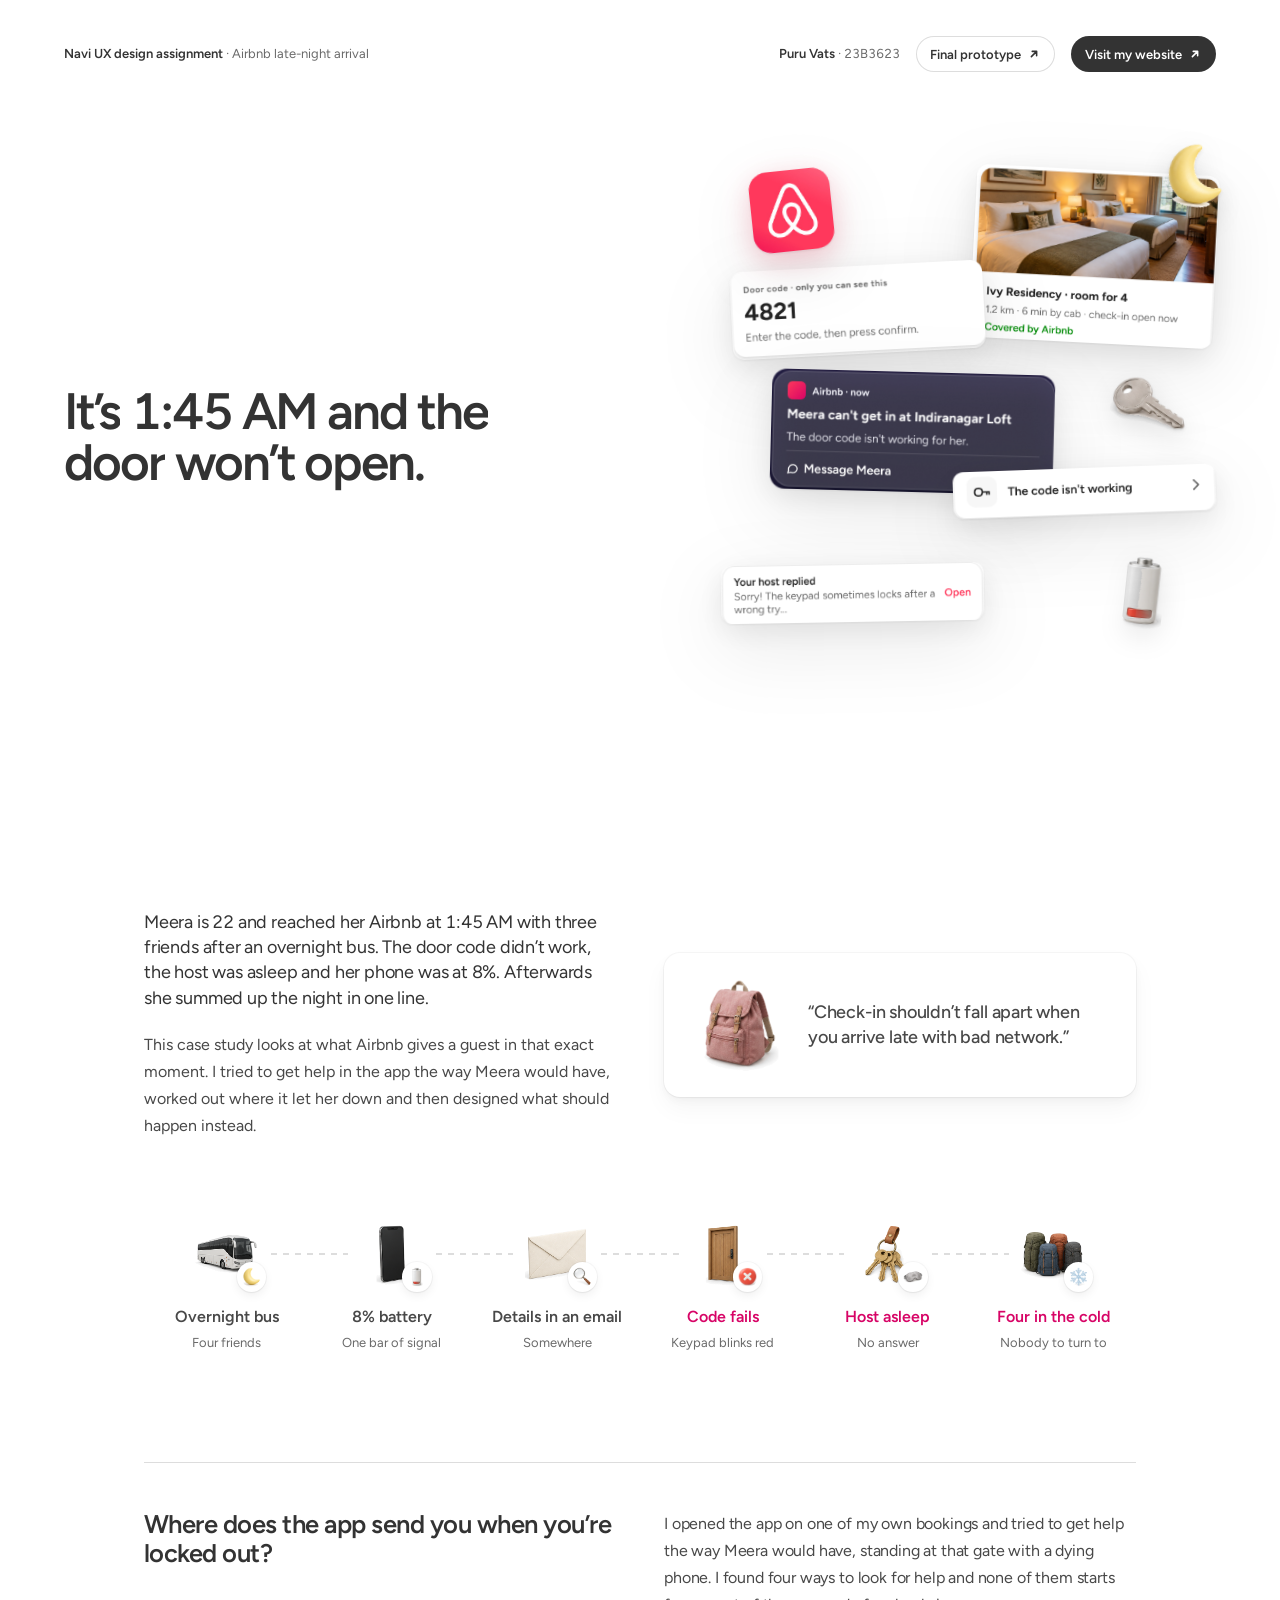
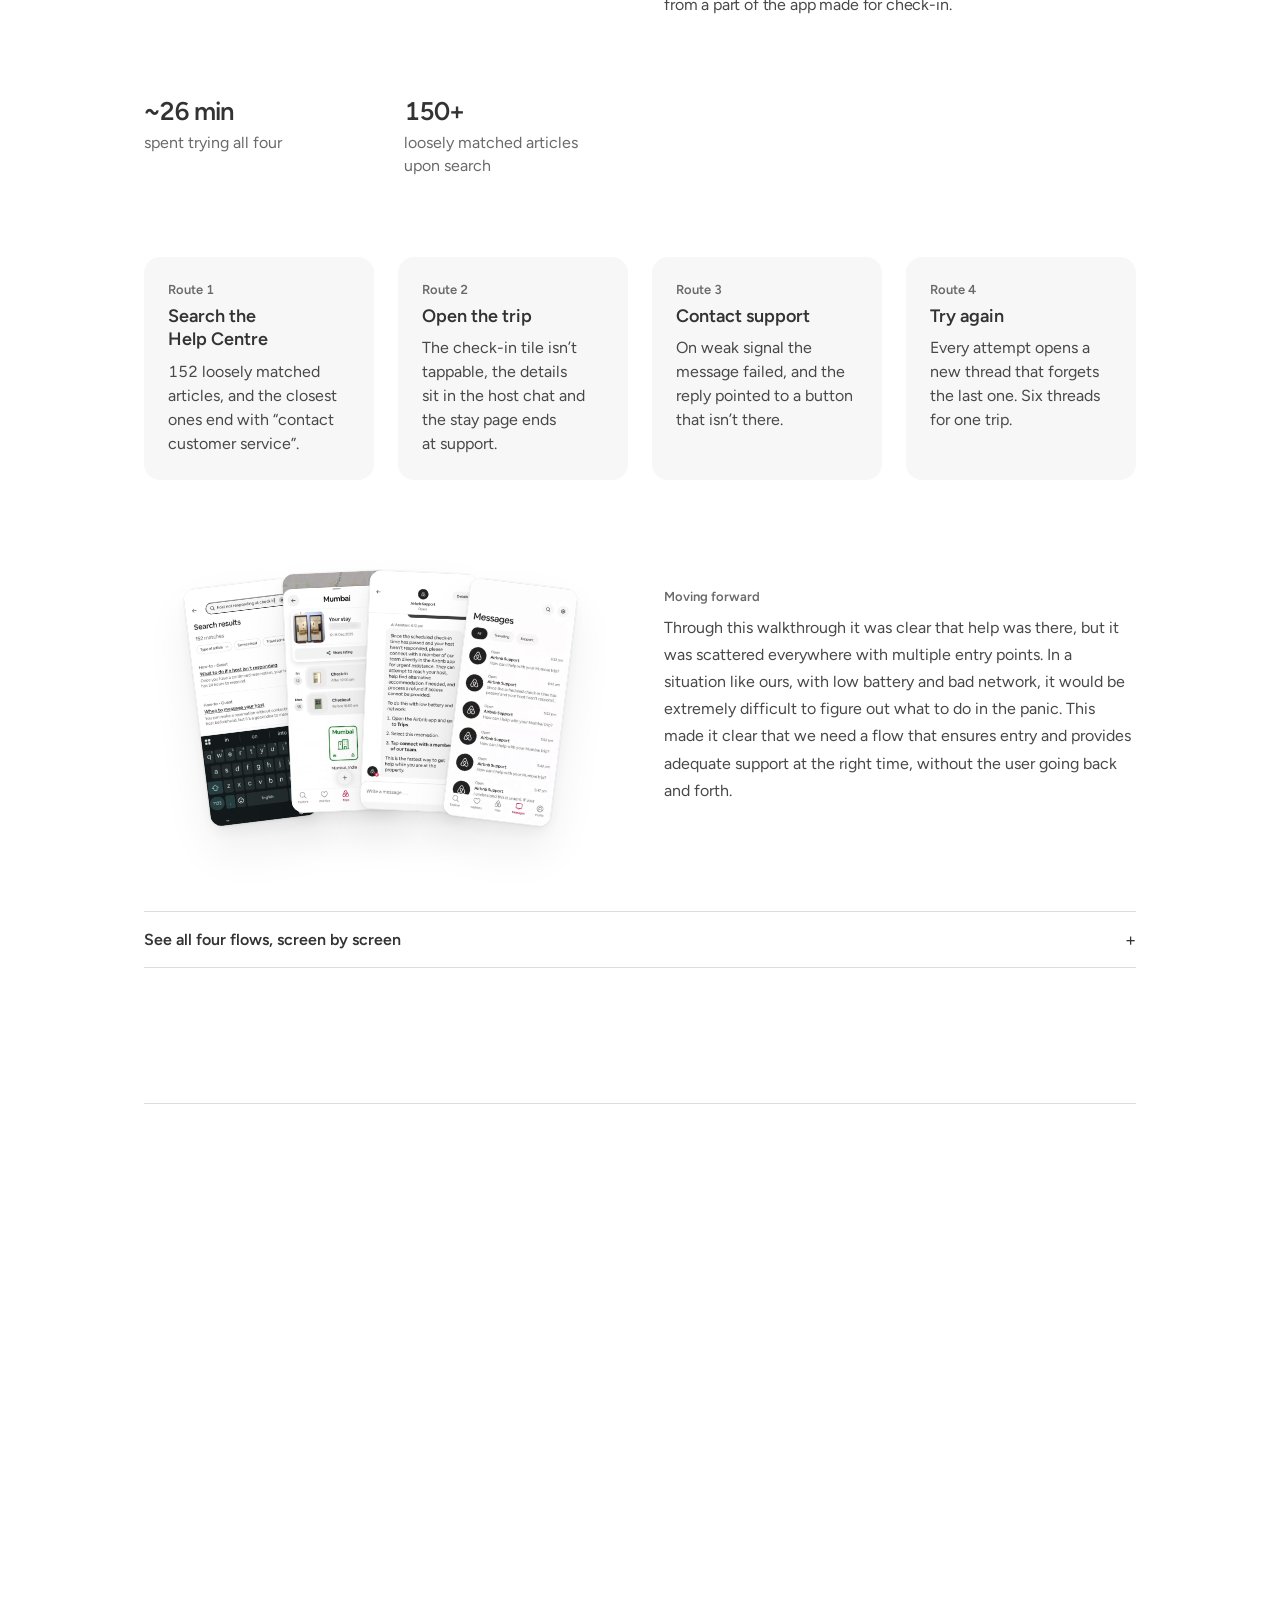
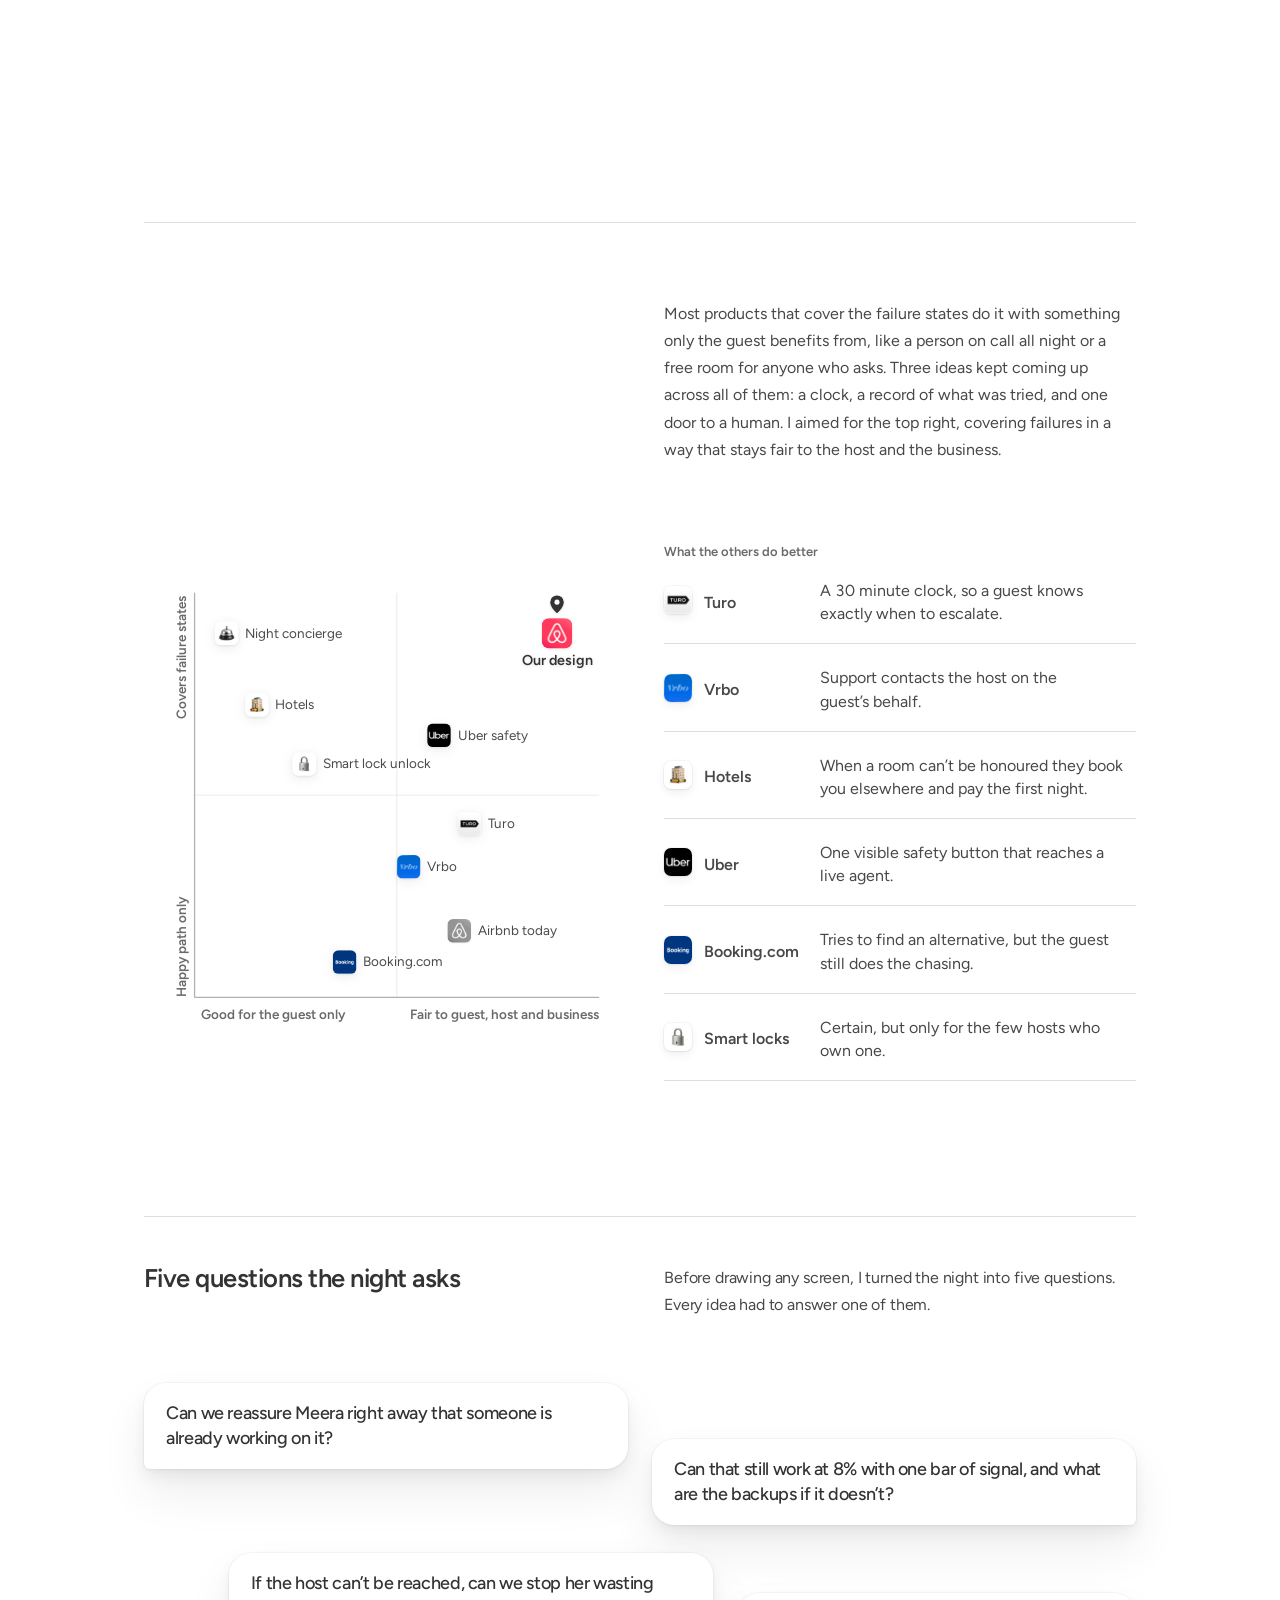
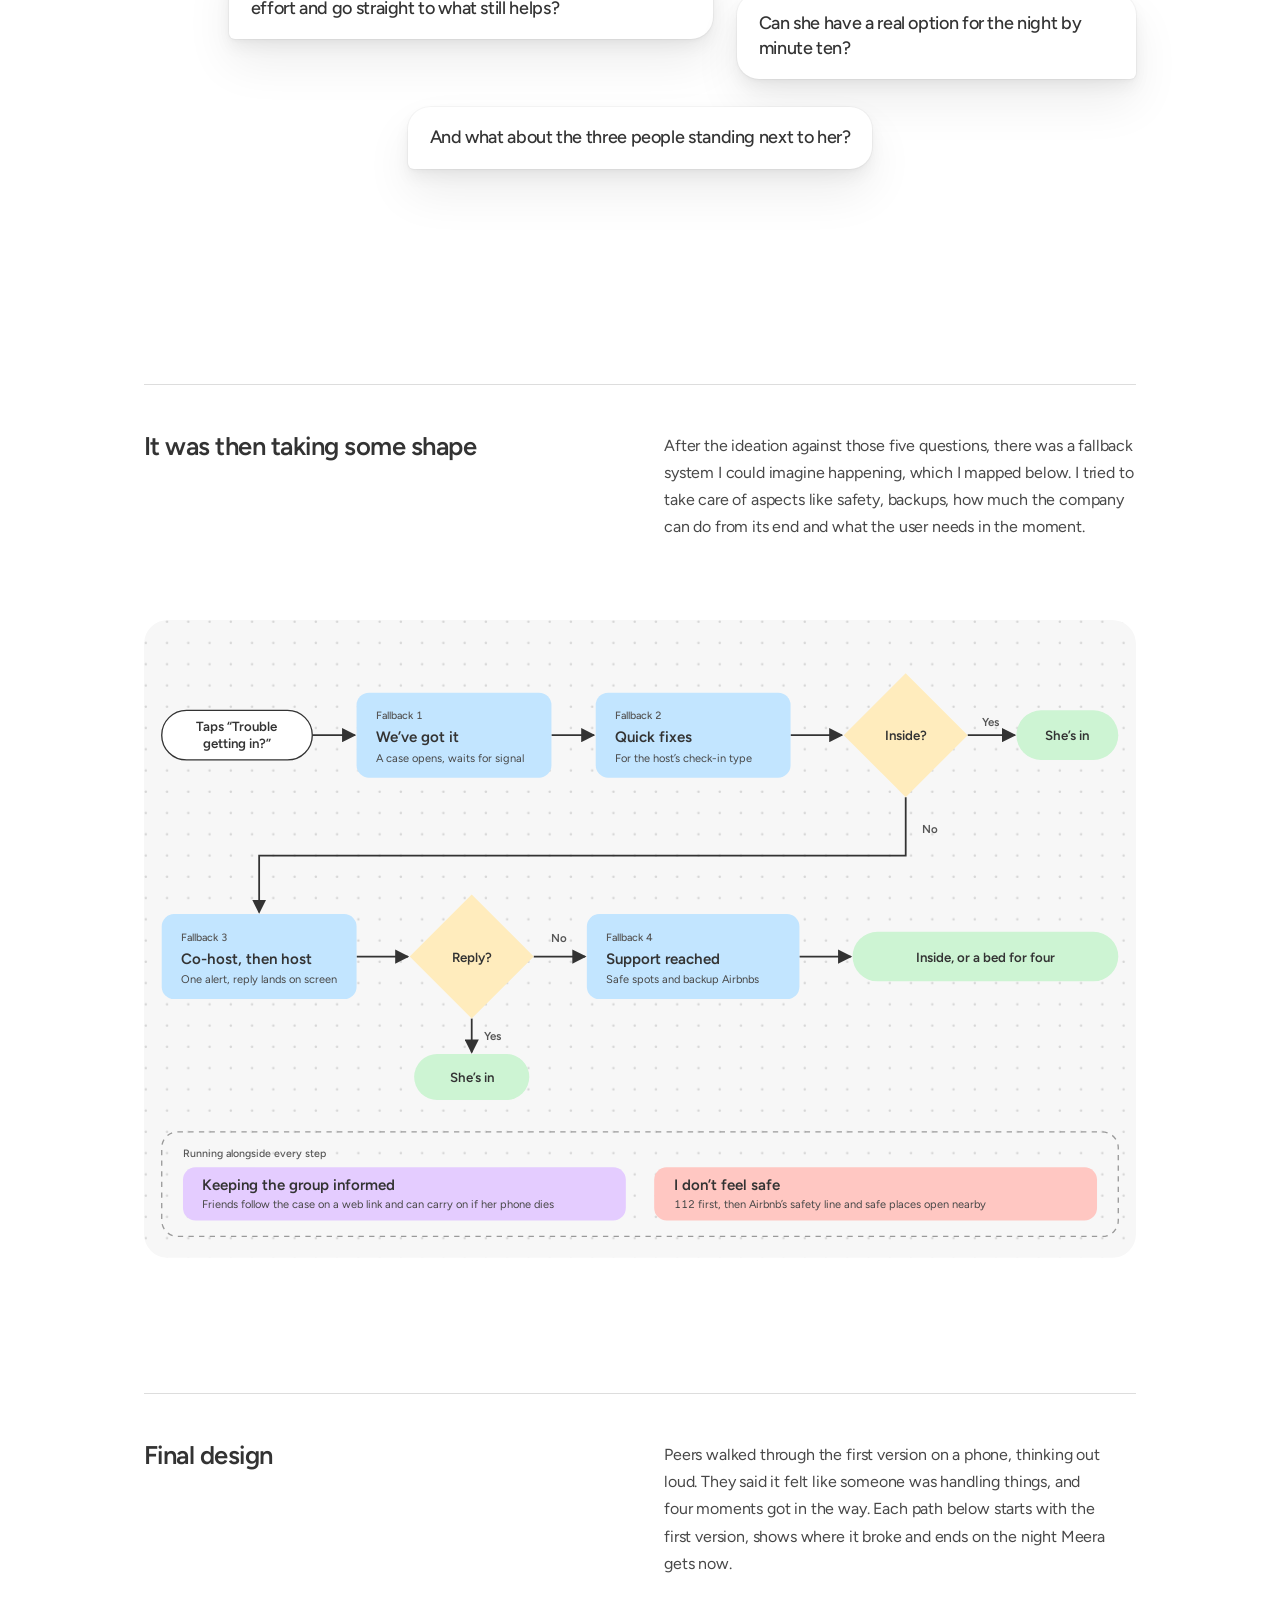
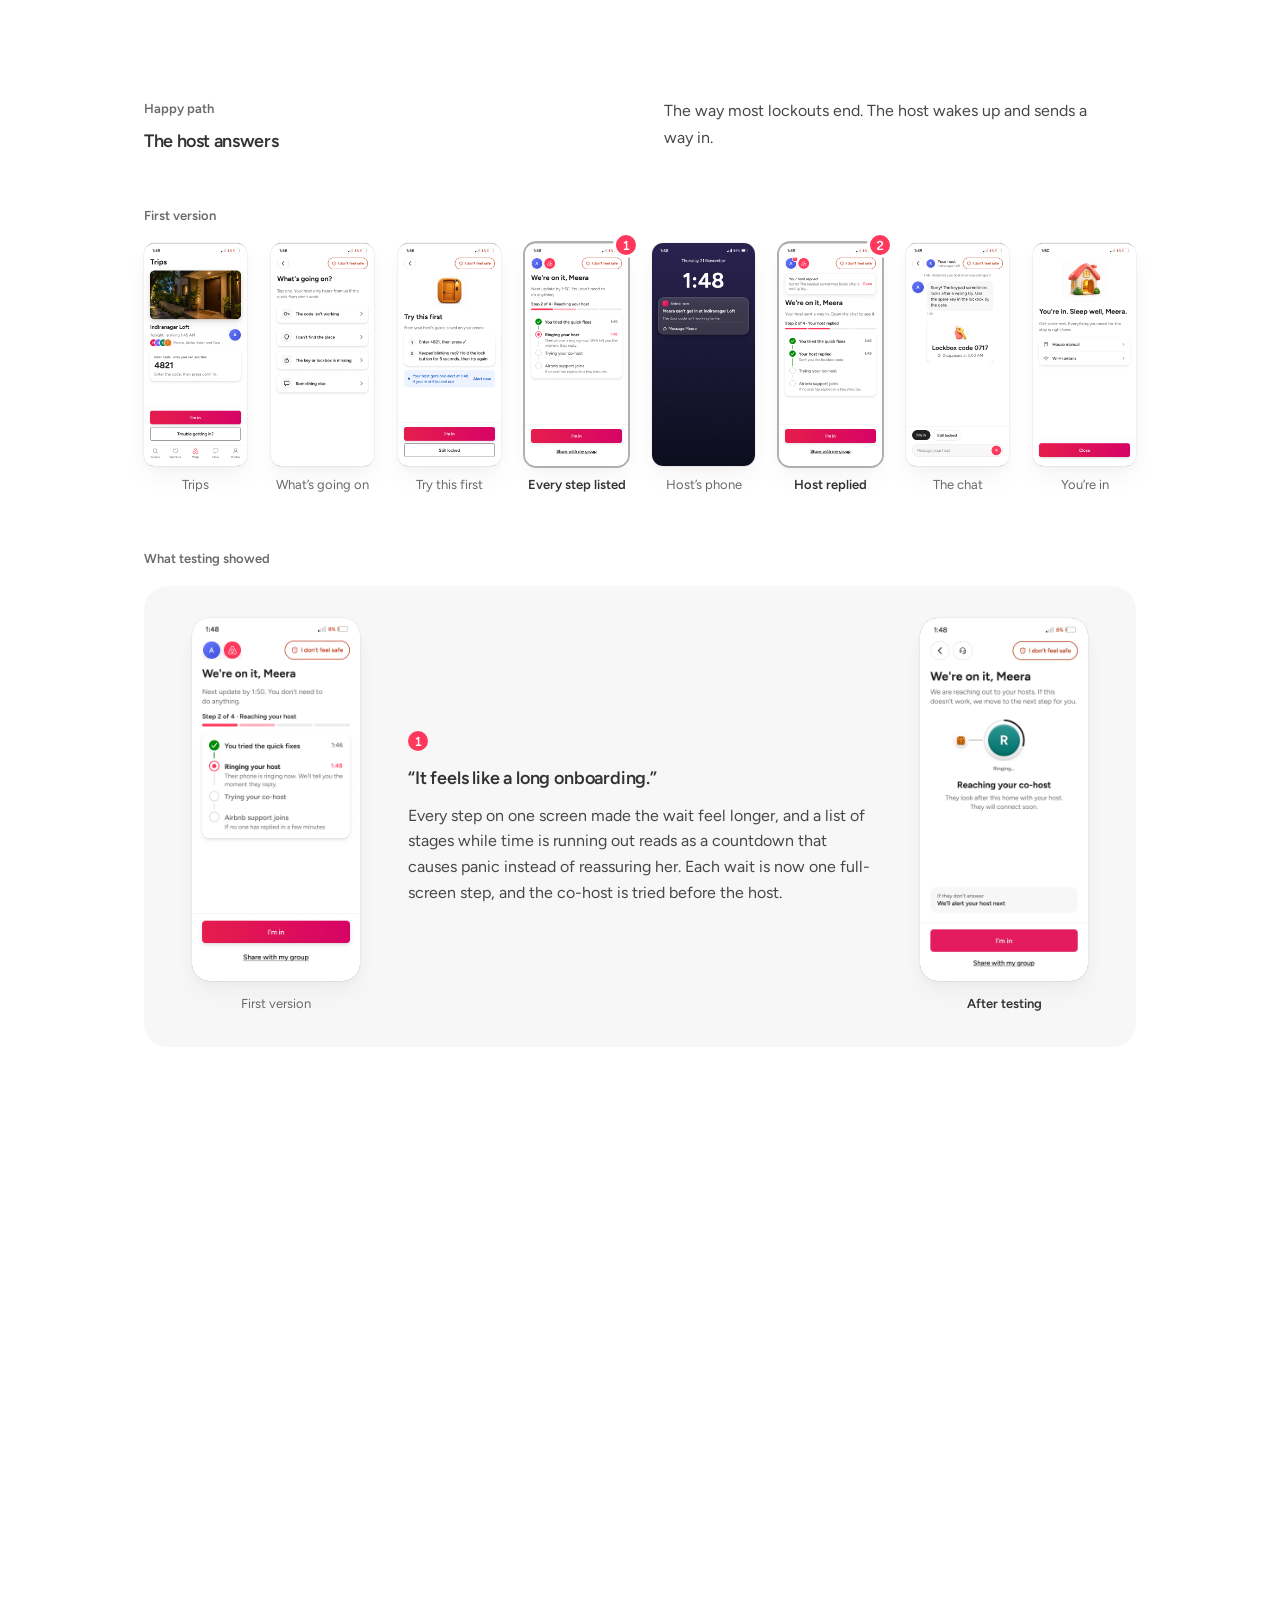
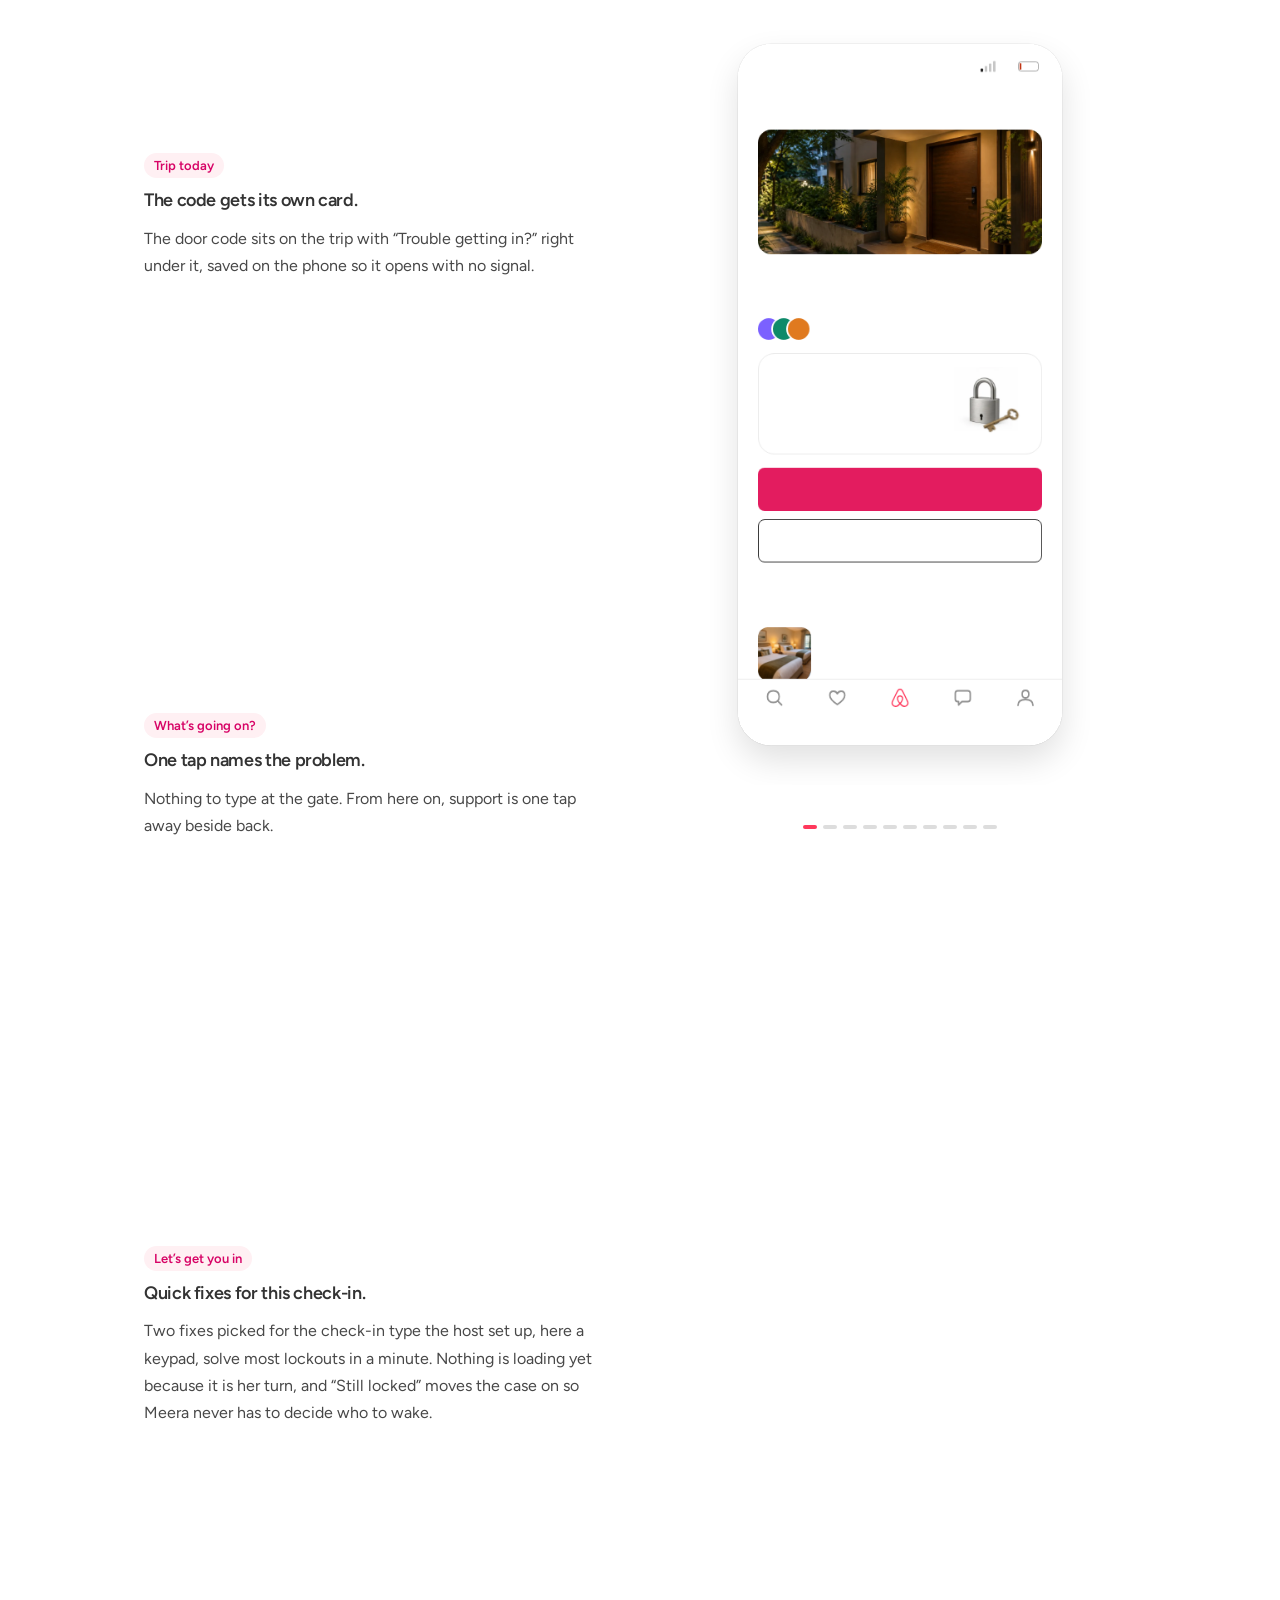
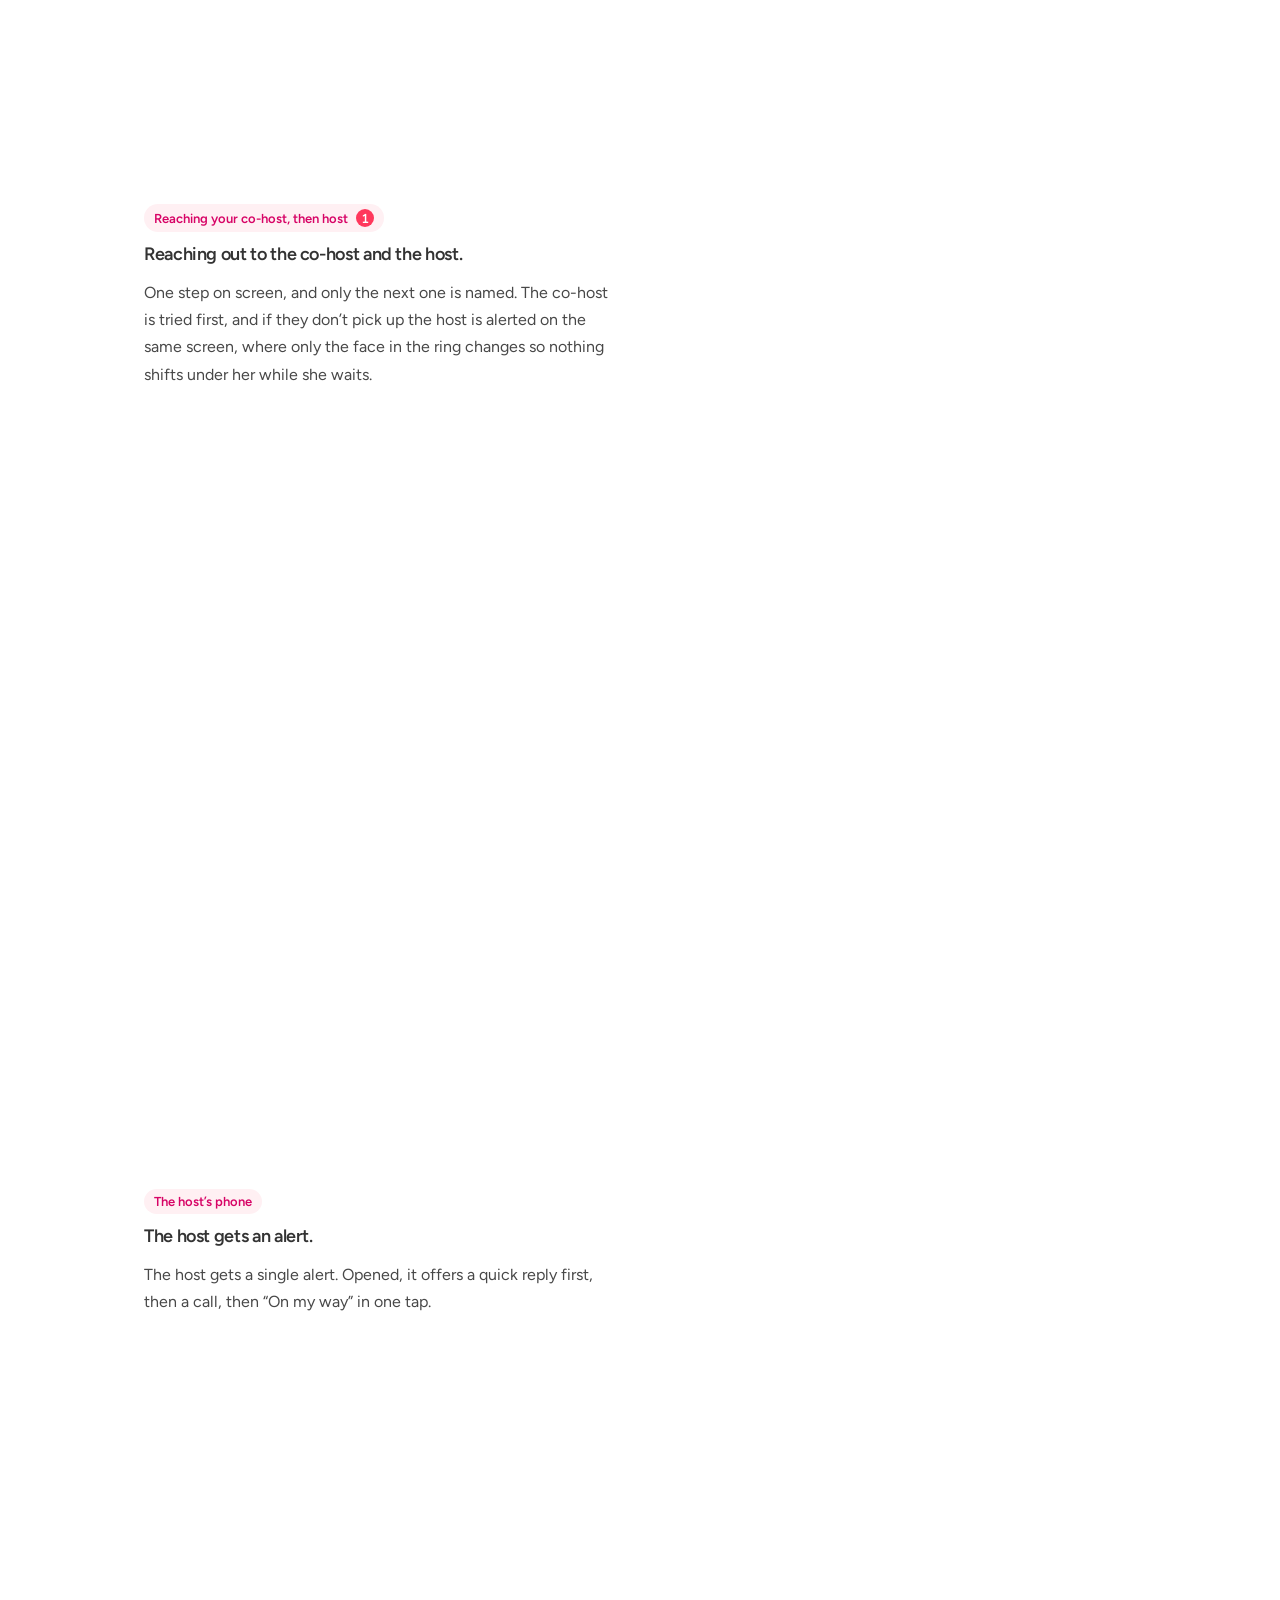
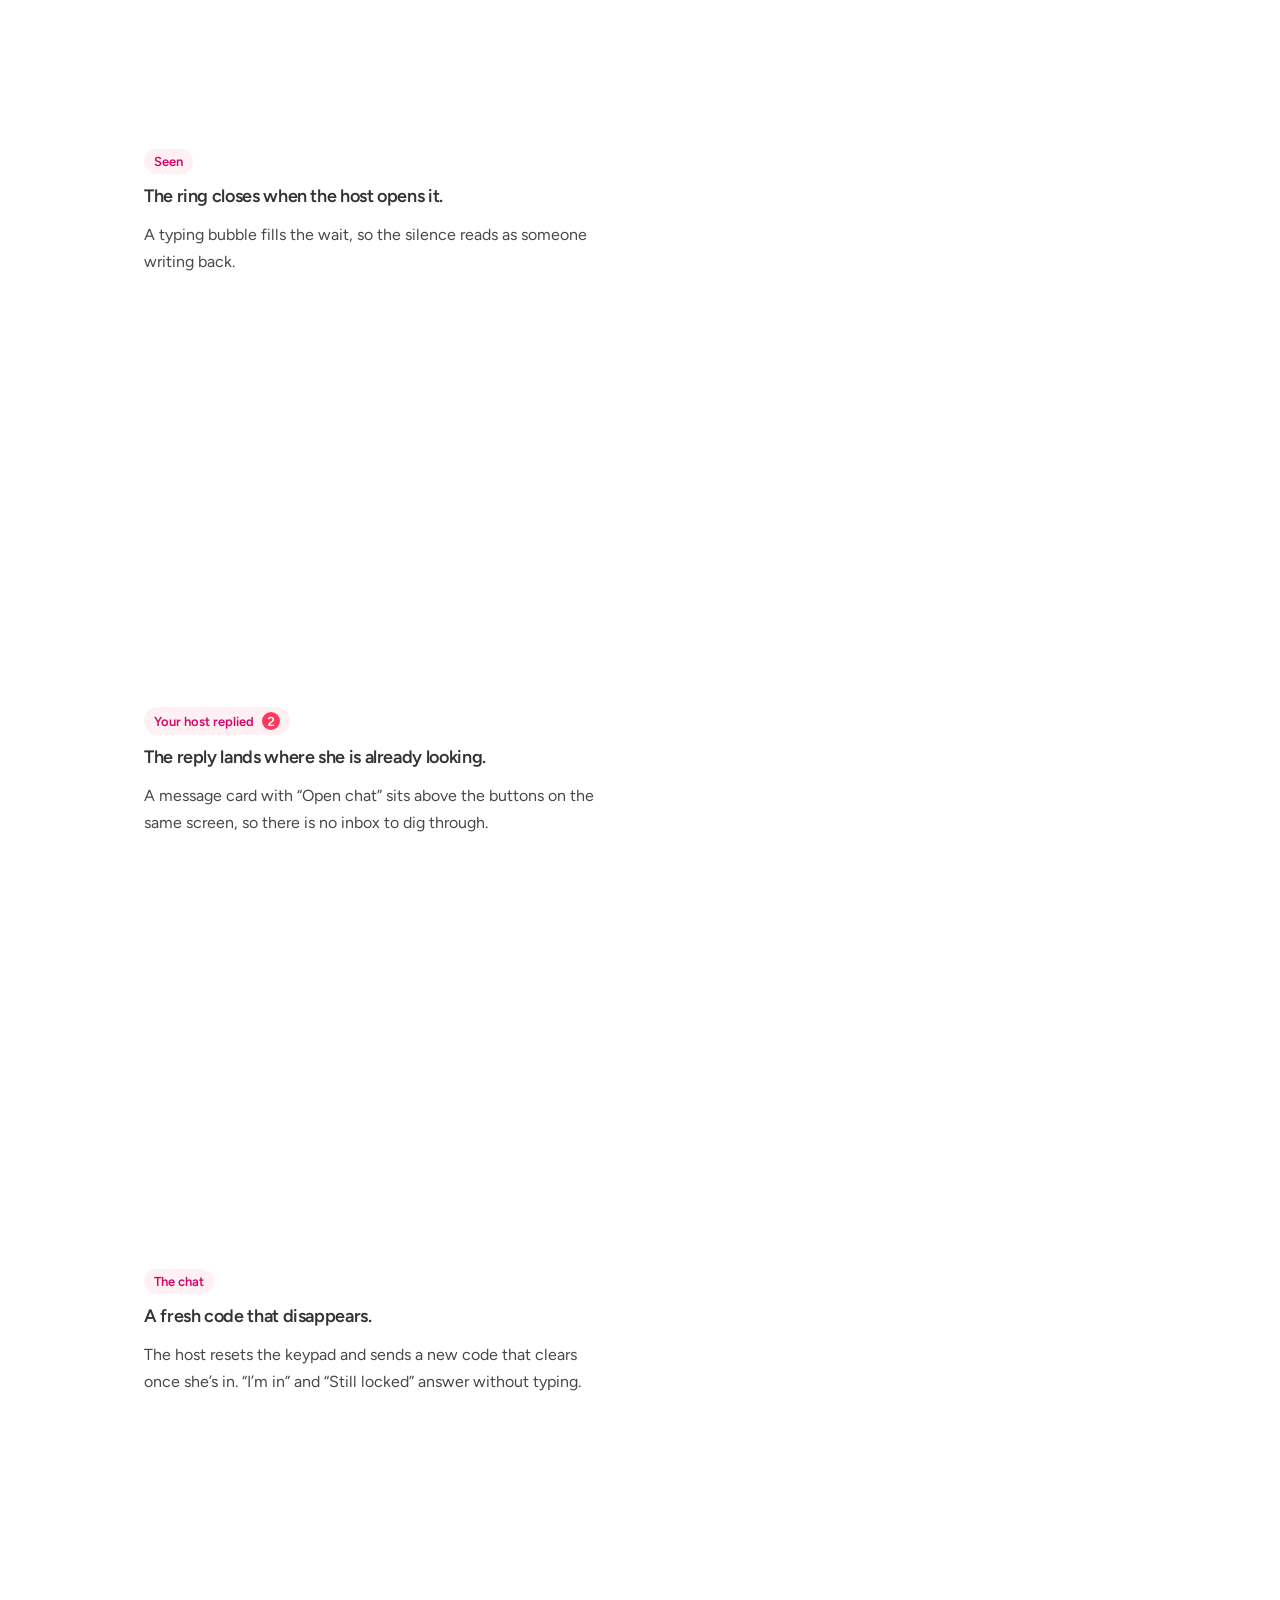
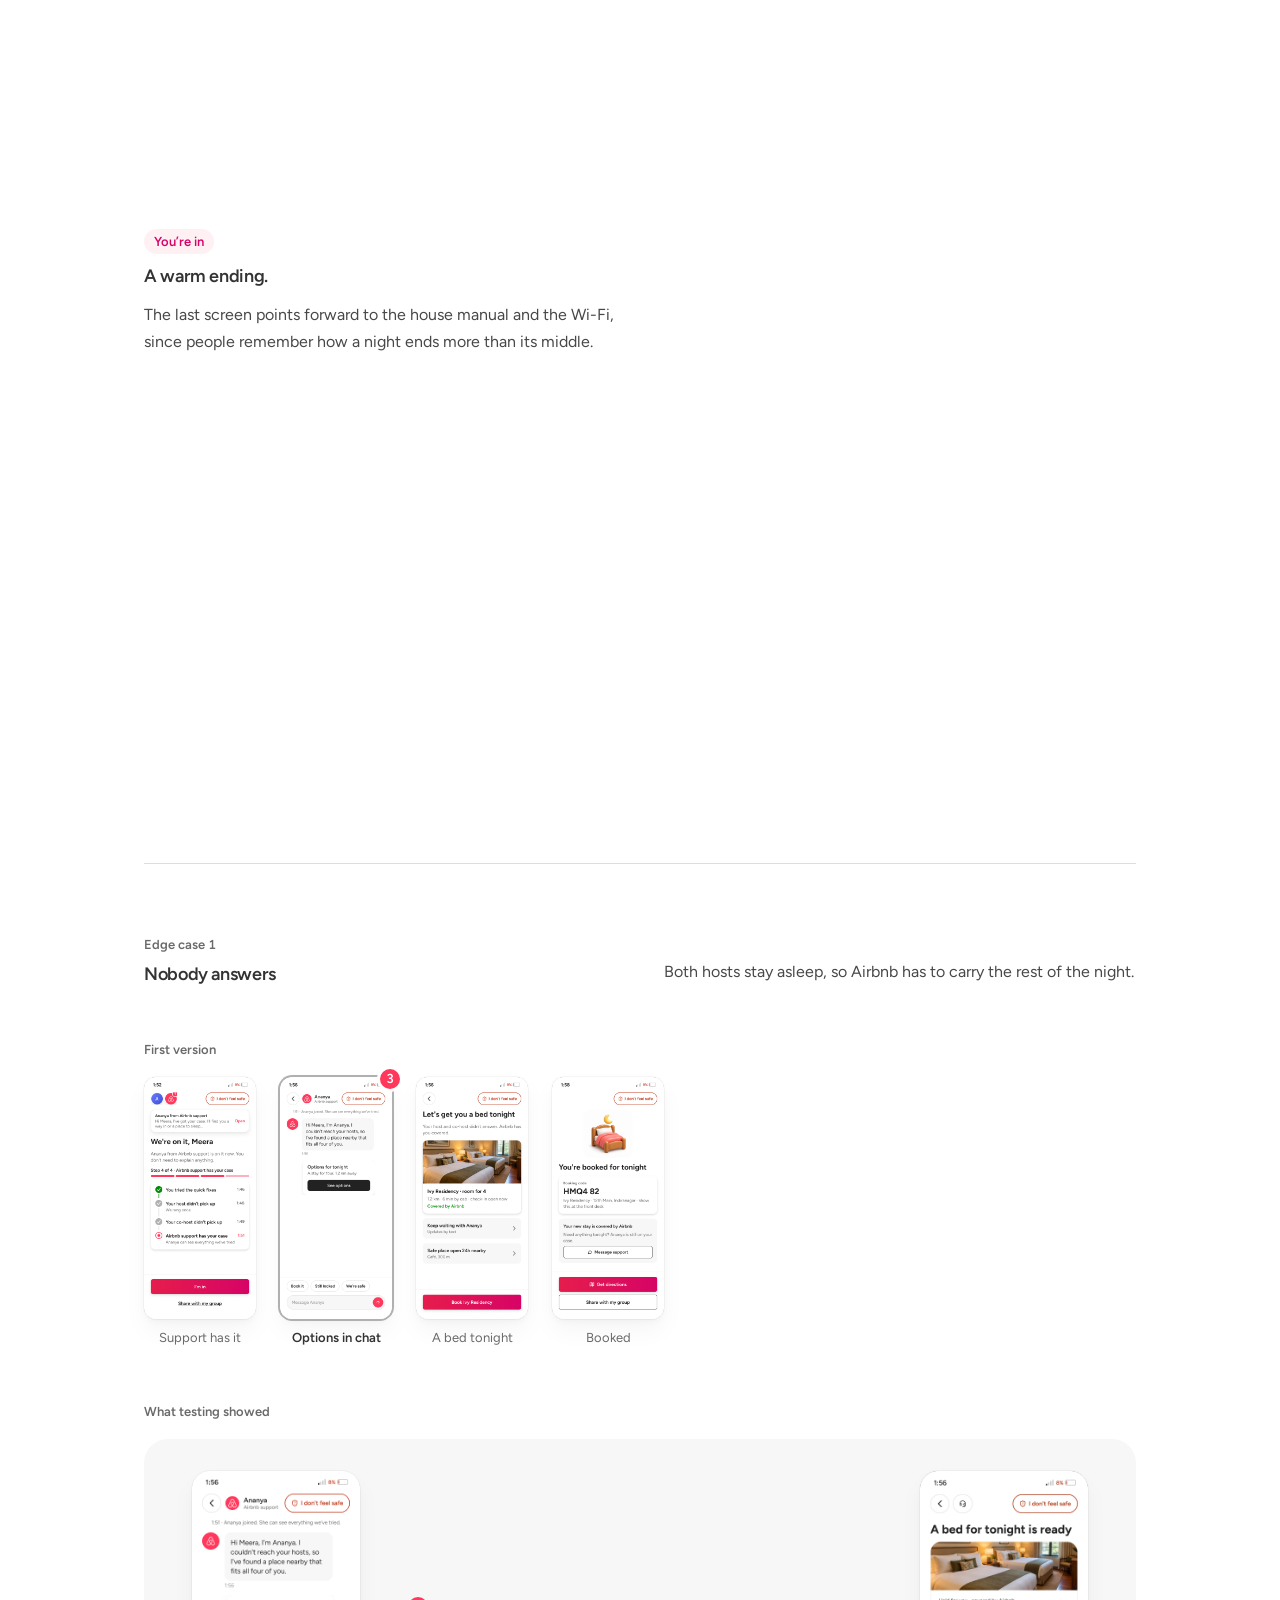
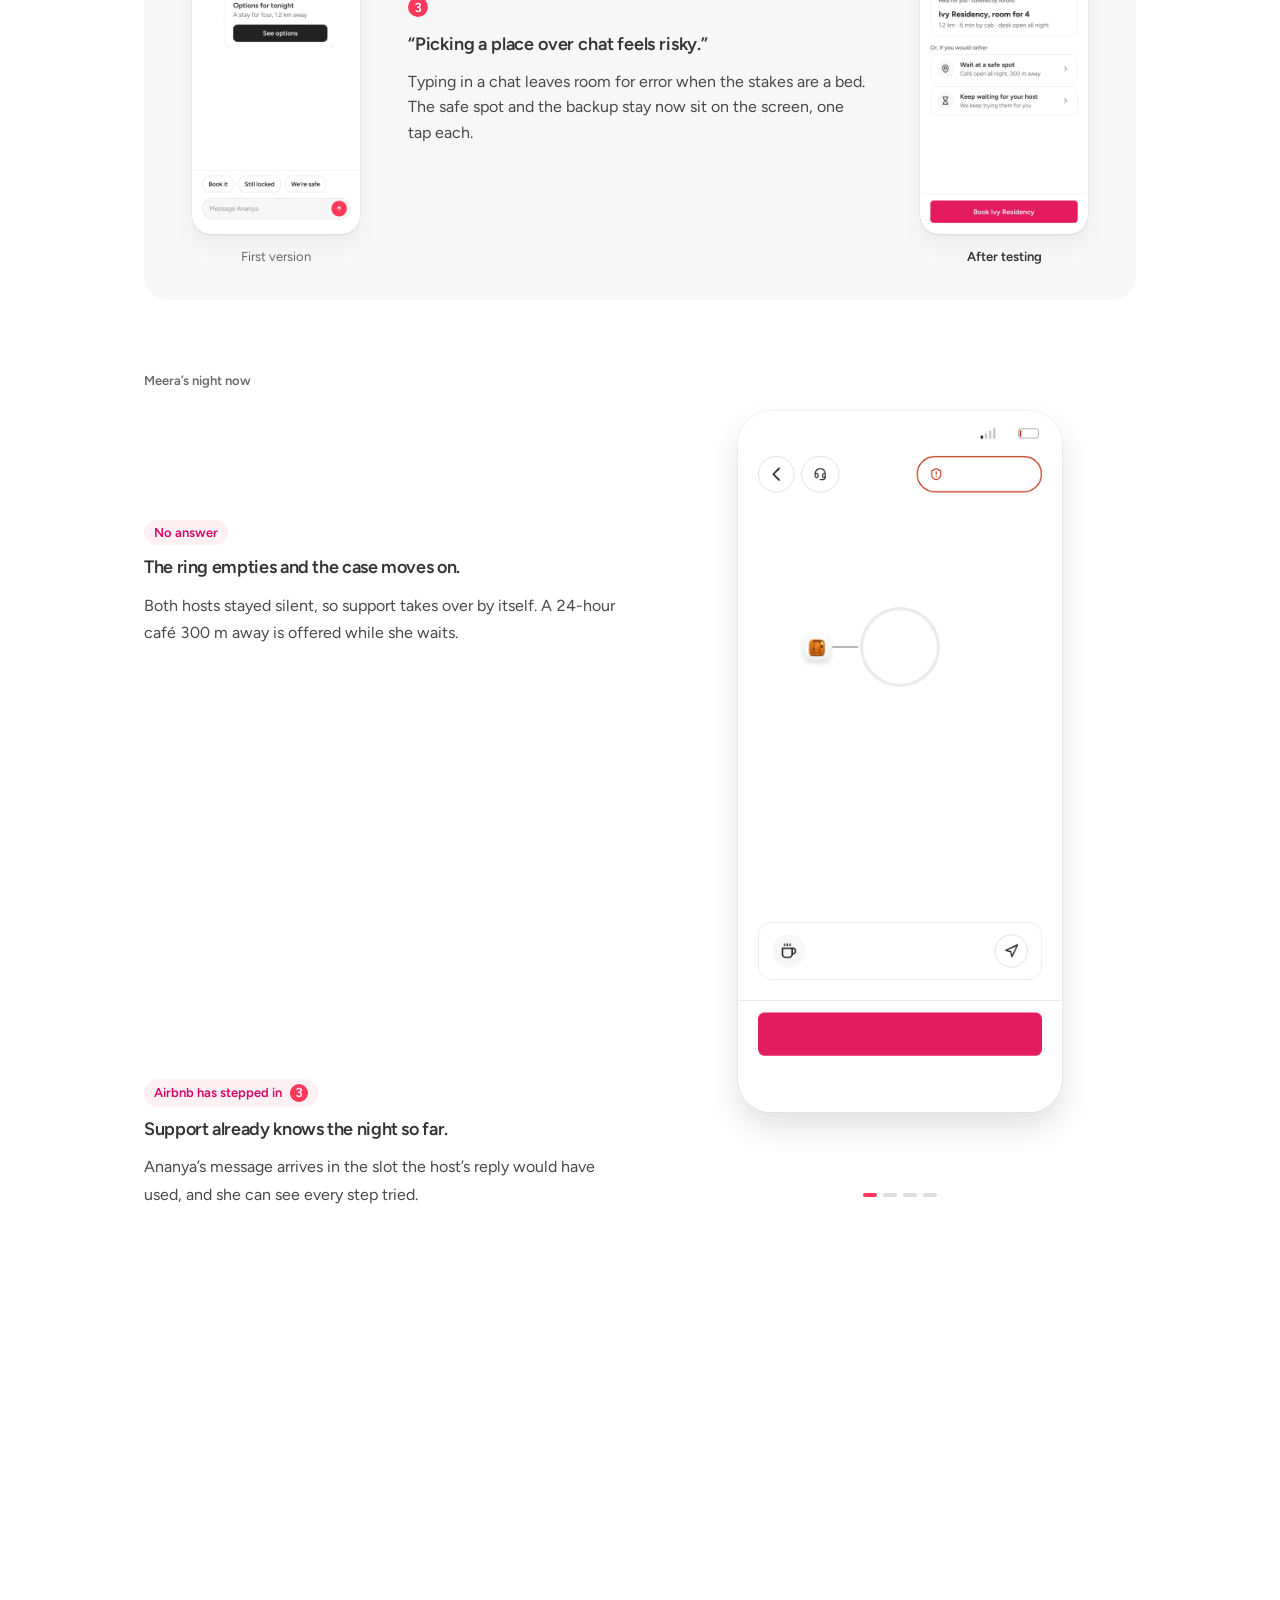
==== index.html @ 11466edf "Rebuild testing, final design and prototype from Figma loop v5 - Each path now runs first version, t" ====
<!doctype html>
<html lang="en">
<head>
<meta charset="utf-8">
<meta name="viewport" content="width=device-width, initial-scale=1, viewport-fit=cover">
<title>It’s 1:45 AM and the door won’t open · Airbnb late-night arrival</title>
<meta name="description" content="A UX design case study for the Navi assignment on what Airbnb could do when a guest arrives late at night, the lock fails, the host is asleep and the phone is at 8%.">
<meta property="og:title" content="It’s 1:45 AM and the door won’t open">
<meta property="og:description" content="Navi UX design assignment · Airbnb late-night arrival">
<meta property="og:type" content="article">
<meta property="og:image" content="img/v5-04.png">
<meta name="theme-color" content="#ffffff">
<link rel="icon" href="favicon.svg" type="image/svg+xml">
<link rel="preconnect" href="https://fonts.googleapis.com">
<link rel="preconnect" href="https://fonts.gstatic.com" crossorigin>
<link rel="stylesheet" href="https://fonts.googleapis.com/css2?family=Figtree:wght@400;500;600;700&amp;display=swap">
<link rel="stylesheet" href="styles.css">
<script>document.documentElement.classList.add('js')</script>
<script src="main.js" defer></script>
</head>
<body>
<a class="skip" href="#main">Skip to content</a>
<div class="page">

  <header class="wrap hero" data-hero>
    <div class="hero-meta">
      <p class="eyebrow">Navi UX design assignment<span> · Airbnb late-night arrival</span></p>
      <div class="me">
        <p><b>Puru Vats</b> · 23B3623</p>
        <a class="site alt" href="demo/index.html" target="_blank" rel="noopener">Final prototype<svg viewBox="0 0 16 16" aria-hidden="true"><path d="M5 11 11 5M6 5h5v5"/></svg></a>
        <a class="site" href="https://puruvats.com" target="_blank" rel="noopener">Visit my website<svg viewBox="0 0 16 16" aria-hidden="true"><path d="M5 11 11 5M6 5h5v5"/></svg></a>
      </div>
    </div>
    <div class="hero-main">
      <h1 aria-label="It’s 1:45 AM and the door won’t open."><span class="mw" aria-hidden="true"><span style="--i:0">It’s</span></span> <span class="mw" aria-hidden="true"><span style="--i:1">1:45&nbsp;AM</span></span> <span class="mw" aria-hidden="true"><span style="--i:2">and</span></span> <span class="mw" aria-hidden="true"><span style="--i:3">the</span></span> <span class="mw" aria-hidden="true"><span style="--i:4">door</span></span> <span class="mw" aria-hidden="true"><span style="--i:5">won’t</span></span> <span class="mw" aria-hidden="true"><span style="--i:6">open.</span></span></h1>
      <div class="float" aria-hidden="true">
        <img class="f1" src="img/c-code.png" alt="" width="344" height="120">
        <img class="f2" src="img/c-bed.png" alt="" width="350" height="250">
        <img class="f3" src="img/c-alert.png" alt="" width="344" height="146">
        <img class="f4" src="img/c-choice.png" alt="" width="346" height="62">
        <img class="f5" src="img/c-reply.png" alt="" width="346" height="76">
        <img class="f6 app" src="img/apps/airbnb.jpg" alt="" width="256" height="256">
        <img class="f7 ob" src="img/ill/moon2.png" alt="" width="209" height="209">
        <img class="f8 ob" src="img/ill/key.png" alt="" width="187" height="187">
        <img class="f9 ob" src="img/ill/lowbatt.png" alt="" width="204" height="204">
      </div>
    </div>
  </header>

  <main id="main">
    <section class="wrap">
      <div class="intro">
        <p class="lead" data-r="0">Meera is 22 and reached her Airbnb at 1:45 AM with three friends after an overnight bus. The door code didn’t work, the host was asleep and her phone was at 8%. Afterwards she summed up the night in one line.</p>
        <blockquote class="quote" data-r="1"><img class="meera" src="img/ill/meera.png" alt="" width="240" height="240"><p>“Check-in shouldn’t fall apart when you arrive late with bad network.”</p></blockquote>
        <p class="p what" data-r="2">This case study looks at what Airbnb gives a guest in that exact moment. I tried to get help in the app the way Meera would have, worked out where it let her down and then designed what should happen instead.</p>
      </div>
      <ol class="strip" data-r="0" aria-label="How the night unfolds">
        <li style="--i:0"><span class="ill"><img src="img/ill/bus.png" alt=""><img class="bd" src="img/ill/moon2.png" alt=""></span><b>Overnight bus</b><span>Four friends</span></li>
        <li style="--i:1"><span class="ill"><img src="img/ill/phone.png" alt=""><img class="bd" src="img/ill/lowbatt.png" alt=""></span><b>8% battery</b><span>One bar of signal</span></li>
        <li style="--i:2"><span class="ill"><img src="img/ill/envelope.png" alt=""><img class="bd" src="img/ill/search.png" alt=""></span><b>Details in an email</b><span>Somewhere</span></li>
        <li style="--i:3" class="bad"><span class="ill"><img src="img/ill/door.png" alt=""><img class="bd" src="img/ill/cross.png" alt=""></span><b>Code fails</b><span>Keypad blinks red</span></li>
        <li style="--i:4" class="bad"><span class="ill"><img src="img/ill/host.png" alt=""><img class="bd" src="img/ill/zzz.png" alt=""></span><b>Host asleep</b><span>No answer</span></li>
        <li style="--i:5" class="bad"><span class="ill"><img src="img/ill/group.png" alt=""><img class="bd" src="img/ill/cold.png" alt=""></span><b>Four in the cold</b><span>Nobody to turn to</span></li>
      </ol>
    </section>

    <!-- 01 -->
    <section class="wrap sec" id="ch1" data-ch="1">
      <h2 class="h2" data-r="0"><span>Where does the app send you when you’re locked out?</span></h2>
      <p class="lead" data-r="1">I opened the app on one of my own bookings and tried to get help the way Meera would have, standing at that gate with a dying phone. I found four ways to look for help and none of them starts from a part of the app made for check-in.</p>
      <div class="stats" data-r="2">
        <div><b>~26 min</b><span>spent trying all four</span></div>
        <div><b>150+</b><span>loosely matched articles upon search</span></div>
      </div>
      <ol class="routes-sum" data-r="2">
        <li><p class="lab">Route 1</p><h4>Search the Help Centre</h4><p>152 loosely matched articles, and the closest ones end with “contact customer service”.</p></li>
        <li><p class="lab">Route 2</p><h4>Open the trip</h4><p>The check-in tile isn’t tappable, the details sit in the host chat and the stay page ends at support.</p></li>
        <li><p class="lab">Route 3</p><h4>Contact support</h4><p>On weak signal the message failed, and the reply pointed to a button that isn’t there.</p></li>
        <li><p class="lab">Route 4</p><h4>Try again</h4><p>Every attempt opens a new thread that forgets the last one. Six threads for one trip.</p></li>
      </ol>
      <div class="learnrow">
      <div class="cascade" data-r="0" aria-label="One screen from each of the four routes">
        <figure><img src="img/cur-a7.png" alt="Help Centre search with 152 results" loading="lazy" width="360" height="800"></figure>
        <figure><img src="img/cur-b2.png" alt="Trip page with a check-in tile showing only a time" loading="lazy" width="360" height="800"></figure>
        <figure><img src="img/cur-c11.png" alt="AI reply pointing back to Trips for a button that isn’t there" loading="lazy" width="360" height="800"></figure>
        <figure><img src="img/cur-d5.png" alt="Messages tab with many Airbnb Support threads" loading="lazy" width="360" height="800"></figure>
      </div>
      <div class="learn" data-r="0">
        <p class="lab">Moving forward</p>
        <p class="p">Through this walkthrough it was clear that help was there, but it was scattered everywhere with multiple entry points. In a situation like ours, with low battery and bad network, it would be extremely difficult to figure out what to do in the panic. This made it clear that we need a flow that ensures entry and provides adequate support at the right time, without the user going back and forth.</p>
      </div>
      </div>
      
      <details class="more" data-r="0">
        <summary>See all four flows, screen by screen</summary>
<div class="routes">
        <article class="route" data-r="0">
          <div>
            <p class="lab">Route 1</p>
            <h3>Search the Help Centre</h3>
            <ol class="path"><li>Profile</li><li>Get help</li><li>Help Centre</li><li>Search</li><li class="end">General articles</li></ol>
            <p class="end-p">I searched for Meera’s situation in my own words. The 152 articles that came back weren’t filtered to it, and the closest ones were general advice that ended with “contact customer service”. Nothing spoke to the moment of check-in, which is where a guest like Meera gives up on it.</p>
          </div>
          <div class="shotrow">
            <figure><div class="cur"><img src="img/cur-a3.png" alt="Profile menu with Get help" loading="lazy" width="360" height="800"></div><figcaption>Help sits under Profile</figcaption></figure>
            <figure><div class="cur"><img src="img/cur-a7.png" alt="Help Centre search with 152 results" loading="lazy" width="360" height="800"></div><figcaption>152 loosely matched articles</figcaption></figure>
            <figure><div class="cur"><img src="img/cur-a12.png" alt="Back at recent searches with general top articles" loading="lazy" width="360" height="800"></div><figcaption>Nothing about check-in</figcaption></figure>
          </div>
        </article>
        <article class="route" data-r="0">
          <div>
            <p class="lab">Route 2</p>
            <h3>Open the trip</h3>
            <ol class="path"><li>Trips</li><li>Your trip</li><li>Check-in</li><li>Your stay</li><li class="end">Help Centre or support</li></ol>
            <p class="end-p">The check-in tile looks like a button but doesn’t open anything. My details had come by text in the chat with the host, and messaging or calling the host only helps if they answer and have shared a number. The full stay page shows a check-in time and no details, since those only appear about 48 hours before arrival, and at the bottom everything leads to the Help Centre or support.</p>
          </div>
          <div class="shotrow">
            <figure><div class="cur"><img src="img/cur-b2.png" alt="Trip page with a check-in tile showing only a time" loading="lazy" width="360" height="800"></div><figcaption>The check-in tile isn’t tappable</figcaption></figure>
            <figure><div class="cur"><img src="img/cur-b5.png" alt="Host chat with contact details inside a long paragraph, blurred" loading="lazy" width="360" height="800"></div><figcaption>Details sent by text in the host chat</figcaption></figure>
            <figure><div class="cur"><img src="img/cur-stay-end.png" alt="Bottom of the stay page with Contact Airbnb Support and Visit the Help Centre" loading="lazy" width="360" height="800"></div><figcaption>The stay page ends at support</figcaption></figure>
          </div>
        </article>
        <article class="route" data-r="0">
          <div>
            <p class="lab">Route 3</p>
            <h3>Contact support</h3>
            <ol class="path"><li>Your stay</li><li>Contact support</li><li>AI chat</li><li class="end">Back to Trips</li></ol>
            <p class="end-p">Support opens from the stay page with an AI assistant. On a weak signal my message sat on “Sending” and then failed, and the reply that did arrive sent me back to the Trips page to tap “connect with a member of our team”, a button that isn’t there.</p>
          </div>
          <div class="shotrow">
            <figure><div class="cur"><img src="img/cur-stay-top.png" alt="The stay page with check-in time and a message your host link" loading="lazy" width="360" height="800"></div><figcaption>The stay page</figcaption></figure>
            <figure><div class="cur"><img src="img/cur-c6.png" alt="My message to support, not sent" loading="lazy" width="360" height="800"></div><figcaption>The message I sent</figcaption></figure>
            <figure><div class="cur"><img src="img/cur-c11.png" alt="AI reply pointing back to Trips to find a connect with a member of our team button" loading="lazy" width="360" height="800"></div><figcaption>Sent back to Trips, with no button to tap</figcaption></figure>
          </div>
        </article>
        <article class="route" data-r="0">
          <div>
            <p class="lab">Route 4</p>
            <h3>Try again</h3>
            <ol class="path"><li>Support again</li><li>New AI chat</li><li>Messages</li><li class="end">No button here</li></ol>
            <p class="end-p">Every attempt opens a new thread that forgets the last one. One thread offers to connect her with a team member but there is nothing to tap.</p>
          </div>
          <div class="shotrow">
            <figure><div class="cur"><img src="img/cur-d2.png" alt="A new AI chat opens" loading="lazy" width="360" height="800"></div><figcaption>A fresh chat every time</figcaption></figure>
            <figure><div class="cur"><img src="img/cur-d5.png" alt="Messages tab with many Airbnb Support threads" loading="lazy" width="360" height="800"></div><figcaption>Six threads for one trip</figcaption></figure>
            <div></div>
          </div>
        </article>
      </div>
      </details>
    </section>

    <section class="wrap rt">
      <p class="small" data-r="0">Airbnb’s own help page says to contact them if the host hasn’t replied within “a reasonable time”.</p>
      <p class="small" data-r="1">The question becomes</p>
      <div class="rt-row">
      <p class="huge" data-r="1">“What is this reasonable time at 1:45&nbsp;AM?”</p>
      <p class="p rt-p" data-r="2">I couldn’t change the wait itself, but I could change the waiting. A wait feels endless when nothing tells you what is happening, so that question became the premise of the design.</p>
      </div>
      <div class="aim" data-r="0">
        <p class="lab">How might we</p>
        <p class="hmw">Turn a silent, failed late-night check-in into a guided, time-boxed path where Meera always knows the next step, and within ten minutes of asking for help is inside, or knows her group is safe and has a stay for the night?</p>
      </div>
    </section>

    <!-- 02 -->
    <section class="wrap sec" id="ch2" data-ch="2">
      <h2 class="h2" data-r="0"><span>What do others do better?</span></h2>
      <div class="others">
        <div>
        <p class="p more-p" data-r="1">Most products that cover the failure states do it with something only the guest benefits from, like a person on call all night or a free room for anyone who asks. Three ideas kept coming up across all of them: a clock, a record of what was tried, and one door to a human. I aimed for the top right, covering failures in a way that stays fair to the host and the business.</p>
<div class="mapwrap">
          <figure class="map" data-r="0">
            <svg viewBox="0 0 560 560" role="img" aria-labelledby="mapt">
              <title id="mapt">Positioning map. Horizontal axis from good for the guest only to fair to guest, host and business. Vertical axis from happy path only to covers failure states. Night concierge, hotels and smart locks cover failures but mostly for the guest. Uber, Turo and Vrbo sit in the middle. Airbnb today and Booking.com cover only the happy path. This design sits top right.</title>
              <defs>
                <clipPath id="rr" clipPathUnits="objectBoundingBox"><rect width="1" height="1" rx=".24" ry=".24"/></clipPath>
              </defs>
              <line class="grid" x1="300" y1="20" x2="300" y2="500"/><line class="grid" x1="60" y1="260" x2="540" y2="260"/>
              <line class="ax" x1="60" y1="20" x2="60" y2="500"/><line class="ax" x1="60" y1="500" x2="540" y2="500"/>
              <text class="axl" x="68" y="526">Good for the guest only</text>
              <text class="axl" x="540" y="526" text-anchor="end">Fair to guest, host and business</text>
              <text class="axl" x="50" y="24" text-anchor="end" transform="rotate(-90 50 24)">Covers failure states</text>
              <text class="axl" x="50" y="500" text-anchor="start" transform="rotate(-90 50 500)">Happy path only</text>

              <g class="app"><rect class="tile" x="84" y="54" width="28" height="28" rx="7"/><image href="img/ill/bellhop.png" x="88" y="58" width="20" height="20"/></g><text x="120" y="73">Night concierge</text>
              <g class="app"><rect class="tile" x="120" y="139" width="28" height="28" rx="7"/><image href="img/ill/hotel.png" x="124" y="143" width="20" height="20"/></g><text x="156" y="158">Hotels</text>
              <g class="app"><rect class="tile" x="176" y="209" width="28" height="28" rx="7"/><image href="img/ill/locked.png" x="180" y="213" width="20" height="20"/></g><text x="212" y="228">Smart lock unlock</text>
              <g class="app"><image href="img/apps/uber.jpg" x="336" y="175" width="28" height="28" clip-path="url(#rr)"/></g><text x="372" y="194">Uber safety</text>
              <g class="app"><image href="img/apps/turo.jpg" x="372" y="280" width="28" height="28" clip-path="url(#rr)"/></g><text x="408" y="299">Turo</text>
              <g class="app"><image href="img/apps/vrbo.jpg" x="300" y="331" width="28" height="28" clip-path="url(#rr)"/></g><text x="336" y="350">Vrbo</text>
              <g class="app today"><image href="img/apps/airbnb.jpg" x="360" y="407" width="28" height="28" clip-path="url(#rr)"/></g><text x="396" y="426">Airbnb today</text>
              <g class="app"><image href="img/apps/booking.jpg" x="224" y="444" width="28" height="28" clip-path="url(#rr)"/></g><text x="260" y="463">Booking.com</text>
              <g class="us"><path class="pin" transform="translate(478 22)" d="M12 22s8-6.5 8-13a8 8 0 1 0-16 0c0 6.5 8 13 8 13z"/><circle class="pin-dot" cx="490" cy="31" r="3"/><image href="img/apps/airbnb.jpg" x="472" y="50" width="36" height="36" clip-path="url(#rr)"/><text class="us-l" x="490" y="106" text-anchor="middle">Our design</text></g>
            </svg>
          </figure>
          <div data-r="1">
            <p class="lab">What the others do better</p>
            <ul class="comp">
              <li><img src="img/apps/turo.jpg" alt=""><b>Turo</b><span>A 30 minute clock, so a guest knows exactly when to escalate.</span></li>
              <li><img src="img/apps/vrbo.jpg" alt=""><b>Vrbo</b><span>Support contacts the host on the guest’s behalf.</span></li>
              <li><span class="tile"><img src="img/ill/hotel.png" alt=""></span><b>Hotels</b><span>When a room can’t be honoured they book you elsewhere and pay the first night.</span></li>
              <li><img src="img/apps/uber.jpg" alt=""><b>Uber</b><span>One visible safety button that reaches a live agent.</span></li>
              <li><img src="img/apps/booking.jpg" alt=""><b>Booking.com</b><span>Tries to find an alternative, but the guest still does the chasing.</span></li>
              <li><span class="tile"><img src="img/ill/locked.png" alt=""></span><b>Smart locks</b><span>Certain, but only for the few hosts who own one.</span></li>
            </ul>
          </div>
        </div>
        </div>
      </div>
    </section>

    <!-- questions -->
    <section class="wrap sec" id="questions">
      <h2 class="h2" data-r="0"><span>Five questions the night asks</span></h2>
      <p class="lead" data-r="1">Before drawing any screen, I turned the night into five questions. Every idea had to answer one of them.</p>
      <div class="qwrap">
<ol class="qs">
        <li><p>Can we reassure Meera right away that someone is already working on it?</p></li>
        <li><p>Can that still work at 8% with one bar of signal, and what are the backups if it doesn’t?</p></li>
        <li><p>If the host can’t be reached, can we stop her wasting effort and go straight to what still helps?</p></li>
        <li><p>Can she have a real option for the night by minute ten?</p></li>
        <li><p>And what about the three people standing next to her?</p></li>
      </ol>

        </div>
    </section>

    <!-- 03 -->
    <section class="wrap sec" id="ch3" data-ch="3">
      <h2 class="h2" data-r="0"><span>It was then taking some shape</span></h2>
      <p class="lead" data-r="1">After the ideation against those five questions, there was a fallback system I could imagine happening, which I mapped below. I tried to take care of aspects like safety, backups, how much the company can do from its end and what the user needs in the moment.</p>
<figure class="flowfj" data-r="0">
        <svg viewBox="0 0 1120 720" role="img" aria-labelledby="flowt">
          <title id="flowt">Flow of fallbacks. Meera taps Trouble getting in. Fallback 1, a case opens and waits for signal. Fallback 2, quick fixes for the check-in type the host set up. If she is inside, the flow ends. If not, fallback 3 reaches the co-host, then the host. If they reply she gets in. If not, fallback 4, support is reached and suggests safe spots and backup Airbnbs, ending inside or with a bed for four. Alongside every step, the group is kept informed through a web link, and I don’t feel safe reaches emergency services, the safety line and safe places nearby.</title>
          <defs>
            <pattern id="fjdots" width="24" height="24" patternUnits="userSpaceOnUse"><circle cx="2" cy="2" r="1.4" fill="#d6d6d6"/></pattern>
            <marker id="fjarr" viewBox="0 0 10 10" refX="9" refY="5" markerWidth="8" markerHeight="8" orient="auto-start-reverse"><path d="M0 0 10 5 0 10z" fill="#333"/></marker>
          </defs>
          <rect width="1120" height="720" rx="24" fill="#f7f7f7"/>
          <rect width="1120" height="720" rx="24" fill="url(#fjdots)"/>
          <g class="fj-lines" fill="none" stroke="#333" stroke-width="2" marker-end="url(#fjarr)">
            <path d="M190 130H238"/><path d="M460 130H508"/><path d="M730 130H788"/><path d="M930 130H983"/>
            <path d="M860 200V266H130V330"/>
            <path d="M240 380H298"/><path d="M370 450V488"/><path d="M440 380H498"/><path d="M740 380H798"/>
          </g>
          <g class="fj-yn"><text x="956" y="120" text-anchor="middle">Yes</text><text x="878" y="240">No</text><text x="384" y="474">Yes</text><text x="469" y="364" text-anchor="middle">No</text></g>
          <g class="fj-pill"><rect x="20" y="102" width="170" height="56" rx="28" fill="#fff" stroke="#333" stroke-width="1.5"/><text x="105" y="125" text-anchor="middle">Taps “Trouble</text><text x="105" y="145" text-anchor="middle">getting in?”</text></g>
          <g class="fj-box"><rect x="240" y="82" width="220" height="96" rx="14" fill="#c2e5ff"/><text class="l" x="262" y="112">Fallback 1</text><text class="t" x="262" y="138">We’ve got it</text><text class="s" x="262" y="160">A case opens, waits for signal</text></g>
          <g class="fj-box"><rect x="510" y="82" width="220" height="96" rx="14" fill="#c2e5ff"/><text class="l" x="532" y="112">Fallback 2</text><text class="t" x="532" y="138">Quick fixes</text><text class="s" x="532" y="160">For the host’s check-in type</text></g>
          <g class="fj-dia"><path d="M860 60 930 130 860 200 790 130z" fill="#ffecbd"/><text x="860" y="136" text-anchor="middle">Inside?</text></g>
          <g class="fj-end"><rect x="985" y="102" width="115" height="56" rx="28" fill="#cdf4d3"/><text x="1042" y="136" text-anchor="middle">She’s in</text></g>
          <g class="fj-box"><rect x="20" y="332" width="220" height="96" rx="14" fill="#c2e5ff"/><text class="l" x="42" y="362">Fallback 3</text><text class="t" x="42" y="388">Co-host, then host</text><text class="s" x="42" y="410">One alert, reply lands on screen</text></g>
          <g class="fj-dia"><path d="M370 310 440 380 370 450 300 380z" fill="#ffecbd"/><text x="370" y="386" text-anchor="middle">Reply?</text></g>
          <g class="fj-end"><rect x="305" y="490" width="130" height="52" rx="26" fill="#cdf4d3"/><text x="370" y="522" text-anchor="middle">She’s in</text></g>
          <g class="fj-box"><rect x="500" y="332" width="240" height="96" rx="14" fill="#c2e5ff"/><text class="l" x="522" y="362">Fallback 4</text><text class="t" x="522" y="388">Support reached</text><text class="s" x="522" y="410">Safe spots and backup Airbnbs</text></g>
          <g class="fj-lane"><rect x="20" y="578" width="1080" height="118" rx="18" fill="none" stroke="#9a9a9a" stroke-width="1.5" stroke-dasharray="6 6"/><text class="l" x="44" y="606">Running alongside every step</text></g>
          <g class="fj-box"><rect x="44" y="618" width="500" height="60" rx="14" fill="#e4ccff"/><text class="t" x="66" y="644">Keeping the group informed</text><text class="s" x="66" y="664">Friends follow the case on a web link and can carry on if her phone dies</text></g>
          <g class="fj-box"><rect x="576" y="618" width="500" height="60" rx="14" fill="#ffc7c2"/><text class="t" x="598" y="644">I don’t feel safe</text><text class="s" x="598" y="664">112 first, then Airbnb’s safety line and safe places open nearby</text></g>
          <g class="fj-end"><rect x="800" y="352" width="300" height="56" rx="28" fill="#cdf4d3"/><text x="950" y="386" text-anchor="middle">Inside, or a bed for four</text></g>
        </svg>
      </figure>
      
    </section>

    <!-- 04 -->
    <section class="wrap sec" id="ch4" data-ch="4">
      <h2 class="h2" data-r="0"><span>Final design</span></h2>
      <p class="lead" data-r="1">Peers walked through the first version on a phone, thinking out loud. They said it felt like someone was handling things, and four moments got in the way. Each path below starts with the first version, shows where it broke and ends on the night Meera gets now.</p>

      <div class="tpath" id="path-host">
        <div class="path-head" data-r="0">
          <p class="lab">Happy path</p>
          <h3 class="h3">The host answers</h3>
          <p class="p">The way most lockouts end. The host wakes up and sends a way in.</p>
        </div>
        <p class="lab" data-r="0">First version</p>
        <ol class="v1line" data-r="1">
          <li><span class="crop"><img src="img/v4-01.png" alt="Trip today with the door code" width="486" height="940" loading="lazy"></span><span>Trips</span></li>
          <li><span class="crop"><img src="img/v4-02.png" alt="One-tap problem choices" width="486" height="940" loading="lazy"></span><span>What’s going on</span></li>
          <li><span class="crop"><img src="img/v4-03.png" alt="Two quick fixes for the check-in type" width="486" height="940" loading="lazy"></span><span>Try this first</span></li>
          <li class="hit"><span class="crop"><img src="img/v4-04.png" alt="A status screen listing every step" width="486" height="940" loading="lazy"></span><span>Every step listed <i class="num" aria-label="Finding 1">1</i></span></li>
          <li><span class="crop"><img src="img/v4-05a.png" alt="A lock screen alert for the host" width="486" height="940" loading="lazy"></span><span>Host’s phone</span></li>
          <li class="hit"><span class="crop"><img src="img/v4-06a.png" alt="Chats as two bubbles at the top of the status screen" width="486" height="940" loading="lazy"></span><span>Host replied <i class="num" aria-label="Finding 2">2</i></span></li>
          <li><span class="crop"><img src="img/v4-06b.png" alt="The chat with a lockbox code" width="486" height="940" loading="lazy"></span><span>The chat</span></li>
          <li><span class="crop"><img src="img/v4-07.png" alt="You’re in, with the house manual" width="486" height="940" loading="lazy"></span><span>You’re in</span></li>
        </ol>
        <p class="lab" data-r="0">What testing showed</p>
        <ol class="pairs">
          <li class="pair" data-r="0">
            <figure><span class="crop"><img src="img/v4-04.png" alt="A status screen listing every step" width="486" height="940" loading="lazy"></span><figcaption>First version</figcaption></figure>
            <div class="pair-txt"><i class="num" aria-label="Finding 1">1</i><p class="finding">“It feels like a long onboarding.”</p><p class="did">Every step on one screen made the wait feel longer, and a list of stages while time is running out reads as a countdown that causes panic instead of reassuring her. Each wait is now one full-screen step, and the co-host is tried before the host.</p></div>
            <figure><span class="crop v5"><img src="img/v5/v5-04.webp" alt="Reaching your co-host, one step on screen" width="780" height="1688" loading="lazy"></span><figcaption>After testing</figcaption></figure>
          </li>
          <li class="pair" data-r="0">
            <figure><span class="crop"><img src="img/v4-06a.png" alt="Chats as two bubbles at the top of the status screen" width="486" height="940" loading="lazy"></span><figcaption>First version</figcaption></figure>
            <div class="pair-txt"><i class="num" aria-label="Finding 2">2</i><p class="finding">“I didn’t know those were chats.”</p><p class="did">The bubbles didn’t read as people. A reply now lands as a message card on the step and opens the chat, and support is a headset beside back.</p></div>
            <figure><span class="crop v5"><img src="img/v5/v5-06.webp" alt="Your host replied, with the message card above the buttons" width="780" height="1688" loading="lazy"></span><figcaption>After testing</figcaption></figure>
          </li>
        </ol>
        <p class="lab story-lab" data-r="0">Meera’s night now</p>
        <div class="story" data-steps>
          <div class="steps">
            <div class="step" data-step data-show="trips">
              <span class="t">Trip today</span>
              <h3>The code gets its own card.</h3>
              <p class="p">The door code sits on the trip with “Trouble getting in?” right under it, saved on the phone so it opens with no signal.</p>
            </div>
            <div class="step" data-step data-show="problem">
              <span class="t">What’s going on?</span>
              <h3>One tap names the problem.</h3>
              <p class="p">Nothing to type at the gate. From here on, support is one tap away beside back.</p>
            </div>
            <div class="step" data-step data-show="fixes">
              <span class="t">Let’s get you in</span>
              <h3>Quick fixes for this check-in.</h3>
              <p class="p">Two fixes picked for the check-in type the host set up, here a keypad, solve most lockouts in a minute. Nothing is loading yet because it is her turn, and “Still locked” moves the case on so Meera never has to decide who to wake.</p>
            </div>
            <div class="step" data-step data-show="cohost">
              <span class="t">Reaching your co-host, then host <i class="num" aria-label="Finding 1">1</i></span>
              <h3>Reaching out to the co-host and the host.</h3>
              <p class="p">One step on screen, and only the next one is named. The co-host is tried first, and if they don’t pick up the host is alerted on the same screen, where only the face in the ring changes so nothing shifts under her while she waits.</p>
            </div>
            <div class="step ghost" data-step data-show="host" aria-hidden="true"></div>
            <div class="step" data-step data-show="lockexp">
              <span class="t">The host’s phone</span>
              <h3>The host gets an alert.</h3>
              <p class="p">The host gets a single alert. Opened, it offers a quick reply first, then a call, then “On my way” in one tap.</p>
            </div>
            <div class="step" data-step data-show="seen">
              <span class="t">Seen</span>
              <h3>The ring closes when the host opens it.</h3>
              <p class="p">A typing bubble fills the wait, so the silence reads as someone writing back.</p>
            </div>
            <div class="step" data-step data-show="replied">
              <span class="t">Your host replied <i class="num" aria-label="Finding 2">2</i></span>
              <h3>The reply lands where she is already looking.</h3>
              <p class="p">A message card with “Open chat” sits above the buttons on the same screen, so there is no inbox to dig through.</p>
            </div>
            <div class="step" data-step data-show="chat">
              <span class="t">The chat</span>
              <h3>A fresh code that disappears.</h3>
              <p class="p">The host resets the keypad and sends a new code that clears once she’s in. “I’m in” and “Still locked” answer without typing.</p>
            </div>
            <div class="step" data-step data-show="in">
              <span class="t">You’re in</span>
              <h3>A warm ending.</h3>
              <p class="p">The last screen points forward to the house manual and the Wi-Fi, since people remember how a night ends more than its middle.</p>
            </div>
          </div>
          <figure class="stage">
            <figcaption class="vh">The host answers, one screen per step.</figcaption>
            <div class="deck proto">
              <iframe src="demo/index.html#trips" title="Working prototype: The host answers, one screen per step." loading="lazy"></iframe>
              <div class="deck-idx" aria-hidden="true"><i></i><i></i><i></i><i></i><i></i><i></i><i></i><i></i><i></i><i></i></div>
            </div>
          </figure>
        </div>
      </div>

      <div class="tpath" id="path-nobody">
        <div class="path-head" data-r="0">
          <p class="lab">Edge case 1</p>
          <h3 class="h3">Nobody answers</h3>
          <p class="p">Both hosts stay asleep, so Airbnb has to carry the rest of the night.</p>
        </div>
        <p class="lab" data-r="0">First version</p>
        <ol class="v1line" data-r="1">
          <li><span class="crop"><img src="img/v4-08a.png" alt="Support has the case, with the host steps greyed out" width="486" height="940" loading="lazy"></span><span>Support has it</span></li>
          <li class="hit"><span class="crop"><img src="img/v4-08b.png" alt="Options for tonight offered inside the support chat" width="486" height="940" loading="lazy"></span><span>Options in chat <i class="num" aria-label="Finding 3">3</i></span></li>
          <li><span class="crop"><img src="img/v4-09.png" alt="Options for tonight, covered by Airbnb" width="486" height="940" loading="lazy"></span><span>A bed tonight</span></li>
          <li><span class="crop"><img src="img/v4-10.png" alt="Booked for tonight with directions" width="486" height="940" loading="lazy"></span><span>Booked</span></li>
        </ol>
        <p class="lab" data-r="0">What testing showed</p>
        <ol class="pairs">
          <li class="pair" data-r="0">
            <figure><span class="crop"><img src="img/v4-08b.png" alt="Options for tonight offered inside the support chat" width="486" height="940" loading="lazy"></span><figcaption>First version</figcaption></figure>
            <div class="pair-txt"><i class="num" aria-label="Finding 3">3</i><p class="finding">“Picking a place over chat feels risky.”</p><p class="did">Typing in a chat leaves room for error when the stakes are a bed. The safe spot and the backup stay now sit on the screen, one tap each.</p></div>
            <figure><span class="crop v5"><img src="img/v5/v5-11.webp" alt="A bed for tonight is ready, with the stay and a safe spot on screen" width="780" height="1688" loading="lazy"></span><figcaption>After testing</figcaption></figure>
          </li>
        </ol>
        <p class="lab story-lab" data-r="0">Meera’s night now</p>
        <div class="story" data-steps>
          <div class="steps">
            <div class="step" data-step data-show="noanswer">
              <span class="t">No answer</span>
              <h3>The ring empties and the case moves on.</h3>
              <p class="p">Both hosts stayed silent, so support takes over by itself. A 24-hour café 300 m away is offered while she waits.</p>
            </div>
            <div class="step" data-step data-show="support">
              <span class="t">Airbnb has stepped in <i class="num" aria-label="Finding 3">3</i></span>
              <h3>Support already knows the night so far.</h3>
              <p class="p">Ananya’s message arrives in the slot the host’s reply would have used, and she can see every step tried.</p>
            </div>
            <div class="step" data-step data-show="bed">
              <span class="t">A bed for tonight <i class="num" aria-label="Finding 3">3</i></span>
              <h3>The stay is a card she books in one tap.</h3>
              <p class="p">A room for four, 1.2 km away and covered by Airbnb, with the safe spot and waiting for the host as the other two choices.</p>
            </div>
            <div class="step" data-step data-show="booked">
              <span class="t">Booked</span>
              <h3>Directions and a booking code.</h3>
              <p class="p">No cost to her, the group already knows, and Ananya stays on the case for the rest of the night.</p>
            </div>
          </div>
          <figure class="stage">
            <figcaption class="vh">Nobody answers, one screen per step.</figcaption>
            <div class="deck proto">
              <iframe src="demo/index.html#noanswer" title="Working prototype: Nobody answers, one screen per step." loading="lazy"></iframe>
              <div class="deck-idx" aria-hidden="true"><i></i><i></i><i></i><i></i></div>
            </div>
          </figure>
        </div>
      </div>

      <div class="tpath" id="path-network">
        <div class="path-head" data-r="0">
          <p class="lab">Edge case 2</p>
          <h3 class="h3">Bad network</h3>
          <p class="p">One bar of signal at 8% battery, where any request can stall.</p>
        </div>
        <p class="lab" data-r="0">First version</p>
        <ol class="v1line" data-r="1">
          <li class="hit"><span class="crop"><img src="img/v4-11a.png" alt="Waiting for signal with a timer" width="486" height="940" loading="lazy"></span><span>Waiting for signal <i class="num" aria-label="Finding 4">4</i></span></li>
          <li><span class="crop"><img src="img/v4-11b.png" alt="Still no signal after two minutes" width="486" height="940" loading="lazy"></span><span>Still no signal</span></li>
        </ol>
        <p class="lab" data-r="0">What testing showed</p>
        <ol class="pairs">
          <li class="pair" data-r="0">
            <figure><span class="crop"><img src="img/v4-11a.png" alt="Waiting for signal with a timer" width="486" height="940" loading="lazy"></span><figcaption>First version</figcaption></figure>
            <div class="pair-txt"><i class="num" aria-label="Finding 4">4</i><p class="finding">“Will this work on bad network?”</p><p class="did">The request now queues with a loading bar while calls, 112 and a group link appear on their own. After two minutes it goes as a text.</p></div>
            <figure><span class="crop v5"><img src="img/v5/v5-13.webp" alt="We’re still trying, with calls, a group link and 112" width="780" height="1688" loading="lazy"></span><figcaption>After testing</figcaption></figure>
          </li>
        </ol>
        <p class="lab story-lab" data-r="0">Meera’s night now</p>
        <div class="story" data-steps>
          <div class="steps">
            <div class="step" data-step data-show="offline">
              <span class="t">We’re still trying <i class="num" aria-label="Finding 4">4</i></span>
              <h3>The request waits on the phone.</h3>
              <p class="p">A light card with a loading bar shows it is still trying. Calling support, texting the group and 112 work without internet, so they appear on their own.</p>
            </div>
            <div class="step" data-step data-show="sent">
              <span class="t">Sent by text <i class="num" aria-label="Finding 4">4</i></span>
              <h3>After two minutes it goes as a text.</h3>
              <p class="p">The alert leaves by SMS with nothing for her to do. If the group hasn’t heard from her, Airbnb calls to check in.</p>
            </div>
          </div>
          <figure class="stage">
            <figcaption class="vh">Bad network, one screen per step.</figcaption>
            <div class="deck proto">
              <iframe src="demo/index.html#offline" title="Working prototype: Bad network, one screen per step." loading="lazy"></iframe>
              <div class="deck-idx" aria-hidden="true"><i></i><i></i></div>
            </div>
          </figure>
        </div>
      </div>

      <div class="tpath" id="path-group">
        <div class="path-head" data-r="0">
          <p class="lab">Edge case 3</p>
          <h3 class="h3">The group, and feeling unsafe</h3>
          <p class="p">Two things that run alongside every step of the night.</p>
        </div>
        <p class="lab" data-r="0">First version</p>
        <ol class="v1line" data-r="1">
          <li><span class="crop"><img src="img/v4-12.png" alt="Pick one friend to follow along" width="486" height="940" loading="lazy"></span><span>Keep your group in the loop</span></li>
          <li><span class="crop"><img src="img/v4-13.png" alt="You come first, with 112 at the bottom" width="486" height="940" loading="lazy"></span><span>You come first</span></li>
        </ol>
        <p class="held" data-r="0">Both held up in testing, so they changed the least.</p>
        <p class="lab story-lab" data-r="0">Meera’s night now</p>
        <div class="story" data-steps>
          <div class="steps">
            <div class="step" data-step data-show="group">
              <span class="t">Keep your group in the loop</span>
              <h3>One friend gets a link.</h3>
              <p class="p">She picks one person who follows the case in any browser, so someone can carry on if her phone dies.</p>
            </div>
            <div class="step" data-step data-show="safety">
              <span class="t">You come first</span>
              <h3>Emergency first.</h3>
              <p class="p">Her case moves to the front of the queue. The safety line and safe places open now sit above a call to 112 within thumb reach.</p>
            </div>
          </div>
          <figure class="stage">
            <figcaption class="vh">The group and feeling unsafe, one screen per step.</figcaption>
            <div class="deck proto">
              <iframe src="demo/index.html#group" title="Working prototype: The group and feeling unsafe, one screen per step." loading="lazy"></iframe>
              <div class="deck-idx" aria-hidden="true"><i></i><i></i></div>
            </div>
          </figure>
        </div>
      </div>
      <p class="p review-p" data-r="0">Design reviews with peers caught six smaller details that quietly broke trust, from a timer that read as a promise to photos that felt staged. Each one was fixed in the final screens.</p>
    </section>

    <!-- 05 -->
    <section id="ch5" data-ch="5" class="wrap sec final">
      <h2 class="h2" data-r="0"><span>The decisions behind the screens</span></h2>
      <p class="lead" data-r="1">Every screen above answers to what Meera can’t count on at that door.</p>
      <ul class="dcards" aria-label="What I couldn’t count on and what the screens do about it">
        <li data-r="0"><img src="img/ill/signal.png" alt="" width="72" height="72" loading="lazy"><p class="k">Can’t count on</p><h4>A signal</h4><p class="why">Data drops in and out, though a text usually gets through.</p><p class="so"><span>So</span>Requests queue and send themselves. After two minutes the alert goes as a text from her phone.</p></li>
        <li data-r="1"><img src="img/ill/lowbatt.png" alt="" width="72" height="72" loading="lazy"><p class="k">Can’t count on</p><h4>A charged phone</h4><p class="why">At 8% one long call or a heavy page can end it.</p><p class="so"><span>So</span>One light step at a time, and a friend can carry on from a web link if her phone dies.</p></li>
        <li data-r="2"><img src="img/ill/locked.png" alt="" width="72" height="72" loading="lazy"><p class="k">Can’t count on</p><h4>The lock</h4><p class="why">It is whatever the host installed.</p><p class="so"><span>So</span>The host resets the keypad and sends one code that disappears once she’s in. No smart lock needed.</p></li>
        <li data-r="0"><img src="img/ill/sleeping.png" alt="" width="72" height="72" loading="lazy"><p class="k">Can’t count on</p><h4>The host</h4><p class="why">Probably asleep with the phone on silent.</p><p class="so"><span>So</span>The co-host is tried first, then the host gets one alert. A reply lands on the step she’s watching.</p></li>
        <li data-r="1"><img src="img/ill/hourglass.png" alt="" width="72" height="72" loading="lazy"><p class="k">Can’t count on</p><h4>A person on demand</h4><p class="why">Night support has a queue.</p><p class="so"><span>So</span>No clock on screen. Progress names the step, since a time is a promise the queue can break.</p></li>
        <li data-r="2"><img src="img/ill/robot.png" alt="" width="72" height="72" loading="lazy"><p class="k">Can’t count on</p><h4>Magic</h4><p class="why">No AI guessing what she needs and no new hardware.</p><p class="so"><span>So</span>The fallbacks are fixed buttons on the status screen, so nothing is typed or guessed.</p></li>
      </ul>
      <div class="sub assumptions">
        <h3 class="h3" data-r="0">Assumptions, and what still works if everything fails</h3>
        <p class="p" data-r="1">What I took as given about Airbnb’s side, and what Meera still has when signal, battery and replies all run out.</p>
        <ul class="stickies" aria-label="Assumptions I went ahead with">
          <li data-r="0">The trip and its check-in details are saved on the phone once Meera has opened them before she travels.</li>
          <li data-r="1">AirCover covers a night like this. The amount stays off the screen because nobody should be weighing prices at the gate.</li>
          <li data-r="2">Airbnb can move the booking to a nearby stay using the details it already has, with no new checkout.</li>
          <li data-r="3">An alert only rings through the host’s Do Not Disturb if they allowed it, so it is designed for a phone that is simply on silent.</li>
        </ul>
        <div class="net" data-r="0">
          <p class="lab">If there’s no signal, no battery and no answer yet</p>
          <div class="net-row">
            <p><img src="img/ill/phone.png" alt="" width="56" height="56" loading="lazy"><span><b>Saved on the phone.</b> The safety line, the booking and the nearest place open all night work with zero signal.</span></p>
            <p><img src="img/ill/company.png" alt="" width="56" height="56" loading="lazy"><span><b>Kept by Airbnb.</b> The case keeps running on Airbnb’s side, so whoever reaches out next picks up where it stopped, from any phone.</span></p>
          </div>
        </div>
      </div>
    </section>

    <!-- 06 -->
    <section class="wrap sec" id="ch6" data-ch="6">
      <h2 class="h2" data-r="0"><span>Who pays for this, and what stops someone abusing it?</span></h2>
      <p class="lead" data-r="1">Each generous moment is tied to something the system can check, so “can’t get in” never becomes a free refund button.</p>
      <div class="payrow">
        <div class="receipt" data-r="0">
          <p class="r-head"><img src="img/ill/receipt.png" alt="" width="40" height="40" loading="lazy">Checked before anything generous happens</p>
          <ul>
            <li><b>A stay only appears after logged attempts</b><span>Someone who isn’t at the door can’t produce an alert, a call and a wait, so there is nothing to tap through to a free night.</span></li>
            <li><b>Codes expire and every reveal is logged</b><span>A screenshot or a lost phone can’t open the door the next day.</span></li>
            <li><b>The host’s payout is held and not cut</b><span>Locks fail in ways nobody predicts, so the host is reviewed fairly instead of penalised automatically.</span></li>
            <li><b>The group link sees one case only</b><span>It expires, Meera can end it at any time and it never shows payment or personal details.</span></li>
            <li><b>Text messages only during an active lockout</b><span>That keeps the cost of SMS small and tied to a real case.</span></li>
          </ul>
          <p class="r-total"><span>Refunds handed out at the gate</span><b>0</b></p>
        </div>
        <div class="chips" data-r="1">
          <p class="lab">Already exists</p>
          <ul class="chip-old"><li>AirCover and its check-in rules</li><li>Host and co-host contacts on every booking</li><li>Messaging and push notifications</li><li>Night support and its queue</li><li>Trip details shown before arrival</li></ul>
          <p class="lab">New</p>
          <ul class="chip-new"><li>A case with an attempt log</li><li>One-tap problem choices</li><li>Lock screen replies for the host</li><li>Requests that wait for signal and send themselves</li><li>A web link for the group</li><li>Replies and fallbacks on one status screen</li></ul>
        </div>
      </div>
    </section>

    <!-- the people the night touches -->
    <section class="wrap sec" id="people">
      <h2 class="h2" data-r="0"><span>One lockout, four sides to it</span></h2>
      <p class="lead" data-r="1">How I thought about each person the night touches, and what the design does for them.</p>
      <div class="hub" data-r="2">
        <svg class="hub-lines" viewBox="0 0 100 100" preserveAspectRatio="none" aria-hidden="true"><path d="M50 50 15 18M50 50 85 18M50 50 15 82M50 50 85 82"/></svg>
        <div class="hub-core"><img src="img/ill/door.png" alt="" width="72" height="72" loading="lazy"><b>1:45 AM</b><span>a door that won’t open</span></div>
        <div class="side s1"><img src="img/ill/meera.png" alt="" width="64" height="64" loading="lazy"><h4>Meera and friends</h4><p>Catered to mainly by showing them the support and help on offer, so at every step they can see someone is on it.</p></div>
        <div class="side s2"><img src="img/ill/host.png" alt="" width="64" height="64" loading="lazy"><h4>The host</h4><p>Ringing them again and again is pointless, so they are rung once and Airbnb helps on their behalf, which keeps the chance of it escalating low.</p></div>
        <div class="side s3"><img src="img/ill/support.png" alt="" width="64" height="64" loading="lazy"><h4>Night support</h4><p>Support arrives with the full context, so there is less back and forth and less time before someone acts.</p></div>
        <div class="side s4"><img src="img/ill/company.png" alt="" width="64" height="64" loading="lazy"><h4>Airbnb</h4><p>Fewer bad nights and low ratings, without offering refunds outright.</p></div>
      </div>
    </section>

    <!-- 07 -->
    <section class="wrap sec" id="ch7" data-ch="7">
      <h2 class="h2" data-r="0"><span>The process followed</span></h2>
      <p class="lead" data-r="1">From a walkthrough of the app as it is today to a working prototype, with peer testing in the middle shaping the second version.</p>
      <figure class="procfj" data-r="2">
        <svg viewBox="0 0 1120 820" role="img" aria-labelledby="proct">
          <title id="proct">The process as a board. Research: current app walkthrough, then competitive research. Ideas: ideation, then scoring. First version: design v1, then its edge cases. Testing: user testing, whose findings shaped version 2. Second version: v2, then its edge cases. Prototyping: a working prototype.</title>
          <defs>
            <pattern id="pjdots" width="24" height="24" patternUnits="userSpaceOnUse"><circle cx="2" cy="2" r="1.4" fill="#d6d6d6"/></pattern>
            <marker id="pjarr" viewBox="0 0 10 10" refX="9" refY="5" markerWidth="8" markerHeight="8" orient="auto-start-reverse"><path d="M0 0 10 5 0 10z" fill="#333"/></marker>
            <filter id="pjsh" x="-10%" y="-10%" width="120%" height="130%"><feDropShadow dx="0" dy="3" stdDeviation="3" flood-color="#000" flood-opacity=".12"/></filter>
          </defs>
          <rect width="1120" height="820" rx="24" fill="#f7f7f7"/>
          <rect width="1120" height="820" rx="24" fill="url(#pjdots)"/>
          <g class="pj-sec">
            <rect x="20" y="52" width="500" height="200" rx="16"/><rect x="560" y="52" width="540" height="200" rx="16"/>
            <rect x="20" y="312" width="500" height="200" rx="16"/><rect x="560" y="312" width="540" height="200" rx="16"/>
            <rect x="20" y="572" width="500" height="200" rx="16"/><rect x="560" y="572" width="540" height="200" rx="16"/>
          </g>
          <g class="pj-tab">
            <rect x="20" y="22" width="96" height="26" rx="8"/><text x="68" y="40" text-anchor="middle">Research</text>
            <rect x="560" y="22" width="66" height="26" rx="8"/><text x="593" y="40" text-anchor="middle">Ideas</text>
            <rect x="20" y="282" width="122" height="26" rx="8"/><text x="81" y="300" text-anchor="middle">First version</text>
            <rect x="560" y="282" width="80" height="26" rx="8"/><text x="600" y="300" text-anchor="middle">Testing</text>
            <rect x="20" y="542" width="140" height="26" rx="8"/><text x="90" y="560" text-anchor="middle">Second version</text>
            <rect x="560" y="542" width="112" height="26" rx="8"/><text x="616" y="560" text-anchor="middle">Prototyping</text>
          </g>
          <g class="pj-lines" fill="none" stroke="#333" stroke-width="2" marker-end="url(#pjarr)">
            <path d="M244 152H284"/><path d="M484 152H596"/><path d="M796 152H846"/>
            <path d="M946 207V282H144V357"/>
            <path d="M244 412H284"/><path d="M484 412H596"/><path d="M796 412H846" stroke-dasharray="4 4" marker-end="none"/>
            <path d="M696 467V538H144V617"/>
            <path d="M244 672H284"/><path d="M484 672H596"/>
          </g>
          <text class="pj-note" x="420" y="532" text-anchor="middle">findings shape version 2</text>
          <g class="pj-st" filter="url(#pjsh)">
            <g transform="rotate(-1.5 144 152)"><rect x="44" y="97" width="200" height="110" rx="4" fill="#c2e5ff"/><text class="n" x="60" y="123">1</text><text class="t" x="60" y="147">Current app walkthrough</text><text class="s" x="60" y="170">Every route to help</text><text class="s" x="60" y="188">on a real booking</text></g>
            <g transform="rotate(1 384 152)"><rect x="284" y="97" width="200" height="110" rx="4" fill="#c2e5ff"/><text class="n" x="300" y="123">2</text><text class="t" x="300" y="147">Competitive research</text><text class="s" x="300" y="170">How six other products</text><text class="s" x="300" y="188">handle a lockout</text></g>
            <g transform="rotate(-1 696 152)"><rect x="596" y="97" width="200" height="110" rx="4" fill="#ffecbd"/><text class="n" x="612" y="123">3</text><text class="t" x="612" y="147">Ideation</text><text class="s" x="612" y="170">Fifty ideas against</text><text class="s" x="612" y="188">the five questions</text></g>
            <g transform="rotate(1.5 946 152)"><rect x="846" y="97" width="200" height="110" rx="4" fill="#ffecbd"/><text class="n" x="862" y="123">4</text><text class="t" x="862" y="147">Scoring</text><text class="s" x="862" y="170">Against the limits, the</text><text class="s" x="862" y="188">brief and the aim</text></g>
            <g transform="rotate(1 144 412)"><rect x="44" y="357" width="200" height="110" rx="4" fill="#ffc7c2"/><text class="n" x="60" y="383">5</text><text class="t" x="60" y="407">Design v1</text><text class="s" x="60" y="430">A status screen with</text><text class="s" x="60" y="448">every step listed</text></g>
            <g transform="rotate(-1.5 384 412)"><rect x="284" y="357" width="200" height="110" rx="4" fill="#ffc7c2"/><text class="n" x="300" y="383">6</text><text class="t" x="300" y="407">Edge cases</text><text class="s" x="300" y="430">Nobody answers, bad</text><text class="s" x="300" y="448">network, feeling unsafe</text></g>
            <g transform="rotate(1.2 696 412)"><rect x="596" y="357" width="200" height="110" rx="4" fill="#e4ccff"/><text class="n" x="612" y="383">7</text><text class="t" x="612" y="407">User testing</text><text class="s" x="612" y="430">Peers on a phone,</text><text class="s" x="612" y="448">thinking out loud</text></g>
            <g transform="rotate(-1 144 672)"><rect x="44" y="617" width="200" height="110" rx="4" fill="#ffc7c2"/><text class="n" x="60" y="643">8</text><text class="t" x="60" y="667">Version 2</text><text class="s" x="60" y="690">One step at a time,</text><text class="s" x="60" y="708">replies on the step</text></g>
            <g transform="rotate(1.5 384 672)"><rect x="284" y="617" width="200" height="110" rx="4" fill="#ffc7c2"/><text class="n" x="300" y="643">9</text><text class="t" x="300" y="667">Edge cases</text><text class="s" x="300" y="690">Rebuilt for the new</text><text class="s" x="300" y="708">step screens</text></g>
            <g transform="rotate(-1.2 696 672)"><rect x="596" y="617" width="200" height="110" rx="4" fill="#cdf4d3"/><text class="n" x="612" y="643">10</text><text class="t" x="612" y="667">Prototyping</text><text class="s" x="612" y="690">A working prototype</text><text class="s" x="612" y="708">from the Figma frames</text></g>
            <g transform="rotate(2 950 412)"><rect x="846" y="367" width="220" height="90" rx="4" fill="#fff4c2"/><text class="q" x="862" y="397">“It feels like a long</text><text class="q" x="862" y="417">onboarding.”</text><text class="s" x="862" y="441">and three more moments</text></g>
            <g transform="rotate(-2 950 672)"><rect x="846" y="627" width="220" height="90" rx="4" fill="#fff4c2"/><text class="q" x="862" y="657">Plays all four nights</text><text class="s" x="862" y="681">Host answers, nobody answers,</text><text class="s" x="862" y="699">bad network, the host’s phone</text></g>
          </g>
        </svg>
      </figure>
      <div class="boards" data-r="0">
        <a href="img/b-overview.png" target="_blank" rel="noopener">Current app findings</a>
        <a href="img/b-competitive.png" target="_blank" rel="noopener">Competitive research</a>
        <a href="img/b-scoring.png" target="_blank" rel="noopener">Idea scoring</a>
        <a href="img/b-v1.png" target="_blank" rel="noopener">Design round 1</a>
        <a href="img/b-v2.png" target="_blank" rel="noopener">Design round 2</a>
        <a href="img/b-v4.png" target="_blank" rel="noopener">Design round 4</a>
      </div>
    </section>

  </main>

  <footer class="wrap foot">
    <div class="foot-txt">
      <p>Airbnb late-night arrival · a design exercise, not affiliated with Airbnb</p>
      <p>Illustrations generated with Figma AI in Airbnb’s 3D object style · App icons belong to their owners</p>
    </div>
    <a class="site alt" href="demo/index.html" target="_blank" rel="noopener">Open the working prototype<svg viewBox="0 0 16 16" aria-hidden="true"><path d="M5 11 11 5M6 5h5v5"/></svg></a>
  </footer>
</div>
</body>
</html>
---- styles.css ----
/* ---------- tokens (Airbnb-like) ---------- */
:root{
  --ink:#333;--body:#484848;--muted:#6a6a6a;--faint:#929292;--line:#dddddd;--soft:#f7f7f7;--bg:#fff;
  --rausch:#ff385c;--accent:#d70466;--grad:linear-gradient(90deg,#e61e4d,#d70466);
  --green:#008a05;--amber:#c13515;
  --sh:0 0 0 1px rgba(0,0,0,.03),0 1px 2px rgba(0,0,0,.03),0 4px 8px rgba(0,0,0,.03),0 12px 24px rgba(0,0,0,.04);
  --sh-lg:0 0 0 1px rgba(0,0,0,.03),0 2px 4px rgba(0,0,0,.03),0 8px 16px rgba(0,0,0,.05),0 24px 48px rgba(0,0,0,.07);
  --sh-sm:0 0 0 1px rgba(0,0,0,.03),0 1px 2px rgba(0,0,0,.05),0 4px 10px rgba(0,0,0,.06);
  --sh-ph:0 0 0 1px rgba(0,0,0,.05),0 2px 4px rgba(0,0,0,.03),0 12px 24px rgba(0,0,0,.05),0 32px 64px rgba(0,0,0,.08);
  /* five sizes only */
  --t1:clamp(40px,min(5.4vw,9svh),76px);--t2:clamp(28px,min(2.6vw,4.6svh),38px);--t3:clamp(19px,1.5vw,22px);--t4:16px;--t5:14px;
  /* type scale, balanced against both viewport width and height */
  --fs-h1:clamp(40px,min(5.6vw,9.5svh),84px);
  --fs-huge:clamp(34px,min(4.8vw,8svh),68px);
  --fs-h2:clamp(26px,min(2.6vw,4.6svh),38px);
  --fs-h3:clamp(21px,1.8vw,27px);
  --fs-lead:clamp(18px,1.45vw,22px);
  --fs-p:clamp(16px,1.1vw,17.5px);
  --out:cubic-bezier(.25,.46,.45,.94);--io:cubic-bezier(.65,0,.35,1);
  --stage:min(100svh,900px);
  --gut:64px;--gut-l:64px;
  color-scheme:light;
}

/* ---------- base ---------- */
*,*::before,*::after{box-sizing:border-box}
html{background:var(--bg);-webkit-text-size-adjust:100%;text-size-adjust:100%;-webkit-tap-highlight-color:transparent;scroll-behavior:smooth}
body{margin:0;color:var(--ink);background:var(--bg);font-family:'Figtree',Helvetica,Arial,sans-serif;font-variant-numeric:tabular-nums;-webkit-font-smoothing:antialiased}
.page{overflow-x:clip}
a{color:var(--accent)}
a,button{touch-action:manipulation}
::selection{background:#ffd1dc;color:var(--ink)}
:focus-visible{outline:2px solid var(--ink);outline-offset:3px;border-radius:4px}
figure,blockquote{margin:0}
img,svg{display:block}
i{display:block;font-style:normal}
.vh{position:absolute;width:1px;height:1px;overflow:hidden;clip-path:inset(50%);white-space:nowrap}
.skip{position:fixed;left:16px;top:-60px;z-index:200;padding:10px 14px;background:var(--ink);color:var(--bg);font-size:var(--t5);text-decoration:none;border-radius:8px}
.skip:focus{top:calc(16px + env(safe-area-inset-top,0px))}

.wrap{max-width:1360px;margin:0 auto;padding:0 var(--gut) 0 var(--gut-l)}
.sec{padding-top:clamp(96px,14svh,144px)}
.sub{padding-top:clamp(72px,11svh,104px)}
.sub.tight{padding-top:clamp(56px,8svh,80px)}
.lab{font-size:var(--t5);line-height:18px;color:var(--muted);font-weight:600;margin:0 0 14px}

/* ---------- type ---------- */
.h2{display:flex;gap:22px;align-items:baseline;margin:0 0 32px;font-weight:600;font-size:var(--t2);line-height:1.15;letter-spacing:-.02em;max-width:20em;text-wrap:balance}
.num{flex:none;font-size:var(--t5);letter-spacing:0;color:var(--accent);font-weight:600;min-width:2em;transform:translateY(-.2em)}
.h3{margin:0 0 16px;font-size:var(--t3);line-height:1.15;letter-spacing:-.02em;font-weight:600;max-width:20em;text-wrap:balance}
.p{font-size:var(--t4);line-height:1.6;margin:0 0 18px;max-width:34em;text-wrap:pretty;color:var(--body)}
.lead{font-size:var(--t3);line-height:1.45;letter-spacing:-.01em;margin:0 0 24px;max-width:26em;text-wrap:pretty}
.muted{color:var(--muted)}

.js [data-r]{opacity:0;transform:translate3d(0,24px,0);transition:opacity .5s,transform .7s var(--out)}
.js [data-r="1"]{transition-delay:.08s}
.js [data-r="2"]{transition-delay:.16s}
.js [data-r="3"]{transition-delay:.24s}
.js [data-r][data-in]{opacity:1;transform:none}
.js .wd{opacity:calc(.16 + .84 * clamp(0, var(--f, 0) * var(--n) - var(--i), 1));transition:opacity .12s linear}
.wd{display:inline}

/* ---------- emoji ---------- */
.emo{width:56px;height:56px;flex:none;object-fit:contain}
.emo.s{width:36px;height:36px}
.emo.xs{width:24px;height:24px}
.emo.l{width:84px;height:84px}
.ill{--s:56px;position:relative;display:inline-block;flex:none;width:var(--s);height:var(--s)}
.ill>img{width:100%;height:100%;object-fit:contain}
.ill>.bd{position:absolute;right:calc(var(--s) * -.12);bottom:calc(var(--s) * -.08);width:calc(var(--s) * .46);height:calc(var(--s) * .46);padding:calc(var(--s) * .07);border-radius:50%;background:#fff;box-shadow:var(--sh-sm)}
.ill.m{--s:52px}
.ill.s{--s:40px}
.ill.c{--s:60px}

/* ---------- chapter rail ---------- */
.rail{position:fixed;left:36px;top:50%;transform:translateY(-50%);z-index:50;display:flex;gap:12px;align-items:stretch}
.rail ol{list-style:none;margin:0;padding:0;display:flex;flex-direction:column;gap:9px}
.rail a{display:block;font-size:var(--t5);line-height:15px;color:var(--faint);text-decoration:none;font-weight:500;transition:color .3s,transform .3s var(--out)}
.rail a[aria-current]{color:var(--accent);transform:translateX(4px)}
.rail-track{width:2px;border-radius:1px;background:var(--line);position:relative}
.rail-track i{position:absolute;left:0;top:0;width:2px;height:100%;border-radius:1px;background:var(--rausch);transform-origin:0 0;transform:scaleY(var(--pp, 0))}

/* ---------- hero ---------- */
.hero{position:relative;min-height:min(100svh,820px);display:flex;flex-direction:column;justify-content:flex-start;padding-top:calc(36px + env(safe-area-inset-top,0px));padding-bottom:72px}
.hero-meta{display:flex;flex-wrap:wrap;align-items:center;justify-content:space-between;gap:12px 32px}
.hero-meta p{margin:0;font-size:var(--t5);color:var(--muted)}
.hero-meta .eyebrow{color:var(--ink);font-weight:600}
.hero-meta .eyebrow span{color:var(--muted);font-weight:400}
.me{display:flex;align-items:center;gap:16px}
.me b{color:var(--ink);font-weight:600}
.site{display:inline-flex;align-items:center;gap:6px;height:36px;padding:0 14px;border-radius:999px;background:var(--ink);color:#fff;font-size:var(--t5);font-weight:600;text-decoration:none;transition:background-color .2s}
.site svg{width:14px;height:14px;fill:none;stroke:currentColor;stroke-width:1.8;stroke-linecap:round;stroke-linejoin:round}
.hero-main{display:grid;grid-template-columns:minmax(0,6fr) minmax(0,5fr);gap:40px;align-items:center}
.float{position:relative;height:clamp(400px,54svh,480px);transform:translateY(calc(var(--hp, 0) * -40px))}
/* The sticker PNGs already carry their own transparent rounded corners, so no CSS radius or box-shadow here.
   A drop-shadow filter follows the real alpha edge and keeps the corners clean. */
.float img{position:absolute;height:auto;filter:drop-shadow(0 1px 1px rgba(0,0,0,.06)) drop-shadow(0 8px 14px rgba(0,0,0,.08)) drop-shadow(0 22px 36px rgba(0,0,0,.09));opacity:0;animation:fin .8s var(--out) forwards,bob 7s ease-in-out infinite;animation-delay:calc(.5s + var(--d) * 140ms),calc(1.3s + var(--d) * 900ms)}
.float .f1{--d:1;width:min(50%,260px);left:4%;top:20%;rotate:-3deg;z-index:2}
.float .f2{--d:2;width:min(48%,250px);right:0;top:0;rotate:3deg}
.float .f3{--d:3;width:min(56%,300px);left:12%;top:42%;rotate:1.5deg;z-index:3}
.float .f4{--d:4;width:min(52%,270px);right:0;top:62%;rotate:-2deg;z-index:4}
.float .f5{--d:5;width:min(52%,270px);left:2%;top:82%;rotate:-1deg;z-index:4}
/* App icon: full-bleed square JPG, so the squircle radius is the one place rounding is applied */
.float .app{--d:0;width:clamp(68px,16%,88px);left:8%;top:0;rotate:-6deg;border-radius:22.37%;z-index:5;filter:drop-shadow(0 1px 1px rgba(0,0,0,.08)) drop-shadow(0 8px 14px rgba(255,56,92,.22)) drop-shadow(0 18px 28px rgba(0,0,0,.1))}
.float .ob{filter:drop-shadow(0 2px 2px rgba(0,0,0,.08)) drop-shadow(0 10px 14px rgba(0,0,0,.12))}
.float .f7{--d:6;width:clamp(56px,14%,80px);right:-3%;top:-6%;rotate:8deg;z-index:5}
.float .f8{--d:7;width:clamp(60px,15%,84px);right:6%;top:41%;rotate:-6deg;z-index:2}
.float .f9{--d:8;width:clamp(64px,15%,88px);right:7%;top:80%;rotate:6deg;z-index:5}
@keyframes fin{from{opacity:0;translate:0 24px}to{opacity:1;translate:0 0}}
@keyframes bob{0%,100%{translate:0 0}50%{translate:0 -8px}}
.hero>.hero-main{margin:auto 0}
.hero h1{margin:clamp(40px,6svh,64px) 0 0;font-weight:600;font-size:var(--t1);line-height:1;letter-spacing:-.04em;max-width:10em;transform:translateY(calc(var(--hp, 0) * -60px));opacity:calc(1 - var(--hp, 0) * 1.1)}
.mw{display:inline-block;overflow:hidden;vertical-align:top;padding-bottom:.1em;margin-bottom:-.1em}
.mw>span{display:inline-block;transform:translateY(108%);animation:rise 1s var(--out) forwards;animation-delay:calc(140ms + var(--i) * 70ms)}
@keyframes rise{to{transform:none}}
.strip{list-style:none;margin:clamp(56px,9svh,88px) 0 0;padding:0;display:flex;align-items:flex-start;gap:0}
.strip li{flex:1;display:flex;flex-direction:column;align-items:center;text-align:center;position:relative}
.js .strip li{opacity:0;transform:translateY(16px)}
.js .strip[data-in] li{animation:in .6s var(--out) forwards;animation-delay:calc(.2s + var(--i) * 160ms)}
.strip li+li::before{content:"";position:absolute;left:-50%;right:50%;top:32px;height:2px;margin:0 44px;background:repeating-linear-gradient(90deg,var(--line) 0 6px,transparent 6px 12px)}
.strip .ill{--s:64px;z-index:1}
.strip b{display:block;margin-top:16px;font-size:var(--t4);font-weight:600}
.strip span{display:block;margin-top:2px;font-size:var(--t5);color:var(--muted)}
.strip li.bad b{color:var(--accent)}
@keyframes in{to{opacity:1;transform:none}}

/* ---------- intro ---------- */
.intro{display:grid;grid-template-columns:repeat(12,minmax(0,1fr));column-gap:24px;padding:clamp(64px,10svh,104px) 0 0}
.intro .lead{grid-column:1 / span 6;align-self:end;font-size:var(--t3);line-height:1.4;max-width:none;margin:0}
.intro .what{grid-column:1 / span 6;margin:20px 0 0}
.quote{grid-column:8 / span 5;align-self:end;margin:0;padding:24px 28px;border-radius:16px;background:#fff;box-shadow:var(--sh)}
.quote p{margin:0 0 12px;font-size:var(--t3);line-height:1.4;font-weight:500;letter-spacing:-.01em}
.quote cite{font-style:normal;font-size:var(--t5);color:var(--muted)}

/* ---------- cards ---------- */
.card{background:#fff;border-radius:16px;box-shadow:var(--sh);padding:24px}
.grid2{display:grid;grid-template-columns:repeat(2,minmax(0,1fr));gap:20px}
.grid3{display:grid;grid-template-columns:repeat(3,minmax(0,1fr));gap:20px}
.grid4{display:grid;grid-template-columns:repeat(4,minmax(0,1fr));gap:20px}
.mt{margin-top:48px}
.ecard{display:flex;flex-direction:column;gap:16px}
.ecard h4{margin:0;font-size:var(--t4);font-weight:600;letter-spacing:-.01em;line-height:1.3}
.ecard p{margin:0;font-size:var(--t4);line-height:1.5;color:var(--body)}
.ecard .who{font-size:var(--t5);color:var(--muted);margin-top:-8px}

/* stat row */
.stats{display:grid;grid-template-columns:repeat(2,minmax(0,1fr));gap:20px;margin:40px 0 0;max-width:600px}
.stats div{padding:20px 0 0;border-top:1px solid var(--line)}
.stats b{display:block;font-size:var(--t2);font-weight:600;letter-spacing:-.04em;line-height:1;margin-bottom:8px}
.stats span{font-size:var(--t4);line-height:1.4;color:var(--muted)}
.stats .zero b{color:var(--accent)}

/* routes */
.routes{display:flex;flex-direction:column;gap:28px;margin:56px 0 0}
.route{display:grid;grid-template-columns:minmax(0,5fr) minmax(0,7fr);gap:32px;align-items:center;padding:32px;border-radius:24px;background:var(--soft)}
.route .lab{color:var(--accent)}
.route h3{margin:0 0 14px;font-size:var(--t3);font-weight:600;letter-spacing:-.02em}
.path{display:flex;flex-wrap:wrap;align-items:center;gap:8px 22px;margin:0 0 18px;padding:0;list-style:none}
.path li{position:relative;font-size:var(--t5);font-weight:500;padding:5px 10px;border-radius:999px;background:#fff;box-shadow:0 0 0 1px var(--line)}
.path li+li::before{content:"→";position:absolute;left:-17px;top:50%;transform:translateY(-52%);color:var(--faint)}
.path li.end{background:#fff0f3;box-shadow:0 0 0 1px #ffc2cf;color:var(--accent)}
.route .end-p{margin:0;font-size:var(--t4);line-height:1.5;color:var(--body)}
.shotrow{display:grid;grid-template-columns:repeat(3,minmax(0,1fr));gap:16px}
.cur{position:relative;border-radius:18px;overflow:hidden;box-shadow:var(--sh);background:#fff;aspect-ratio:360/800}
.cur img{width:100%;height:100%;object-fit:cover}
.shotrow figcaption{margin-top:10px;font-size:var(--t5);line-height:1.4;color:var(--muted)}

/* chain */
.chain{list-style:none;margin:48px 0 0;padding:0;display:grid;grid-template-columns:repeat(5,minmax(0,1fr));gap:12px}
.chain li{position:relative;padding:22px 18px 20px;border-radius:16px;background:#fff;box-shadow:var(--sh);display:flex;flex-direction:column;gap:14px}
.chain li::after{content:"";position:absolute;right:-12px;top:46px;width:12px;height:4px;background:var(--line)}
.chain li:last-child::after{display:none}
.chain b{font-size:var(--t5);font-weight:600;color:var(--muted)}
.chain span{font-size:var(--t4);line-height:1.45}
.js .chain li{transition:transform .6s var(--out),box-shadow .6s}
.js .chain[data-in] li{animation:wob .5s var(--out) both;animation-delay:calc(.4s + var(--i) * .18s)}
@keyframes wob{0%{transform:none}40%{transform:translateY(-6px) rotate(-1.2deg)}100%{transform:none}}

/* reasonable time */
.rt{padding-top:clamp(120px,18svh,176px);padding-bottom:24px}
.rt .small{font-size:var(--t3);line-height:1.4;max-width:30em;margin:0 0 20px;color:var(--body)}
.rt .huge{font-size:var(--t1);line-height:1.02;letter-spacing:-.04em;font-weight:600;margin:0 0 36px;max-width:12em}
.race{margin:44px 0 0;display:grid;gap:22px;max-width:900px}
.race .row{display:grid;grid-template-columns:150px 1fr 120px;gap:18px;align-items:center}
.race .row b{font-size:var(--t4);font-weight:600}
.race .row span{font-size:var(--t5);color:var(--muted);text-align:right}
.race .bar{position:relative;height:14px;border-radius:7px;background:var(--soft);box-shadow:inset 0 0 0 1px var(--line);overflow:hidden}
.race .bar i{position:absolute;inset:0;border-radius:7px;transform-origin:0 50%;transition:transform 2.6s var(--io)}
.race .batt i{background:#e8a33d;transform:scaleX(.08)}
.race[data-in] .batt i{transform:scaleX(.035)}
.race .proc i{background:var(--grad);transform:scaleX(0)}
.race[data-in] .proc i{transform:scaleX(1)}
.race .ticks{display:flex;justify-content:space-between;grid-column:2;font-size:var(--t5);color:var(--faint)}

/* pillars */
.pillars{display:grid;grid-template-columns:repeat(3,minmax(0,1fr));gap:20px;margin:36px 0 0}
.pillars .card{display:flex;gap:20px;align-items:center}
.pillars .ill{--s:72px}
.pillars h4{margin:0 0 6px;font-size:var(--t3);font-weight:600}
.pillars p{margin:0;font-size:var(--t4);line-height:1.5;color:var(--body)}

/* fallback ladder */
.ladder{list-style:none;margin:40px 0 0;padding:0;display:grid;grid-template-columns:repeat(4,minmax(0,1fr));gap:20px}
.ladder .card{position:relative;display:flex;flex-direction:column}
.ladder .lab{margin-bottom:8px;color:var(--accent)}
.ladder h4{margin:0 0 10px;font-size:var(--t3);font-weight:600;line-height:1.3}
.ladder p{margin:0;font-size:var(--t4);line-height:1.5;color:var(--body)}
.ladder .next{margin:auto 0 0;padding-top:16px;font-size:var(--t5);font-weight:600;color:var(--ink)}
.ladder .next::before{content:"";display:block;height:1px;background:var(--line);margin:0 0 14px}
.ladder .next:not(.end)::after{content:" \2192"}
.ladder .next.end{color:var(--green)}
.along{margin:40px 0 0}
.along .card{display:flex;gap:16px;align-items:flex-start}
.along h4{margin:0 0 4px;font-size:var(--t4);font-weight:600}
.along .card p{margin:0;font-size:var(--t4);line-height:1.5;color:var(--body)}

/* benchmark */
.bench{display:grid;grid-template-columns:repeat(2,minmax(0,1fr));gap:20px;margin:40px 0 0}
.bench .ecard{display:grid;grid-template-columns:auto minmax(0,1fr);column-gap:28px;row-gap:6px;align-items:center;padding:28px}
.bench .ecard .ill{grid-row:span 2}
.bench .ecard h4{align-self:end}
.bench .ecard p{align-self:start}
.bench .ill{--s:104px}
.bench .ecard h4{font-size:var(--t3)}
.bench .ecard p{font-size:var(--t4)}
.aim{margin:48px 0 0;padding:clamp(28px,4vw,44px);border-radius:24px;background:var(--soft);color:var(--ink);box-shadow:inset 0 0 0 1px var(--line)}
.aim .lab{color:var(--accent);font-size:var(--t5);line-height:18px;letter-spacing:0;margin:0 0 14px}
.aim p{margin:0;font-size:var(--t2);line-height:1.15;letter-spacing:-.025em;font-weight:600;max-width:16em}
.aim small{display:block;margin-top:16px;font-size:var(--t4);line-height:1.5;font-weight:400;letter-spacing:0;color:var(--muted);max-width:40em}

/* people */
.people{display:grid;grid-template-columns:repeat(4,minmax(0,1fr));gap:20px;margin:40px 0 0}
.people .card{display:flex;flex-direction:column;gap:12px}
.people h4{margin:0;font-size:var(--t4);font-weight:600}
.people .role{font-size:var(--t5);color:var(--muted);margin-top:-8px}
.people p{margin:0;font-size:var(--t4);line-height:1.5;color:var(--body)}
.people .needs{margin-top:auto;padding-top:14px;border-top:1px solid var(--line);font-size:var(--t4);line-height:1.45;color:var(--ink);font-weight:500}

/* positioning map */
.mapwrap{display:grid;grid-template-columns:minmax(0,7fr) minmax(0,5fr);gap:40px;margin:48px 0 0;align-items:start}
.map{position:relative;border-radius:24px;background:var(--soft);padding:24px}
.map svg{width:100%;height:auto;overflow:visible}
.map .ax{stroke:#b0b0b0;stroke-width:1.5}
.map .grid{stroke:#e6e6e6;stroke-width:1}
.map text{font-family:inherit;font-size:13px;fill:#4a4a4a}
.map .axl{font-size:13px;fill:var(--muted);font-weight:600}
.map .zone{fill:rgba(255,56,92,.1);stroke:var(--rausch);stroke-width:1.5;stroke-dasharray:5 5}
.map .zl{fill:var(--accent);font-weight:600;font-size:13px}
.map .app{filter:drop-shadow(0 1px 1px rgba(0,0,0,.08)) drop-shadow(0 3px 6px rgba(0,0,0,.08))}
.map .app.today{filter:grayscale(1) drop-shadow(0 1px 1px rgba(0,0,0,.08));opacity:.7}
.map .tile{fill:#fff}
.map .ring{fill:#fff;stroke:var(--rausch);stroke-width:2.5}
.map .us{filter:drop-shadow(0 2px 4px rgba(215,4,102,.15)) drop-shadow(0 8px 16px rgba(215,4,102,.18))}
.map .us-l{fill:var(--accent);font-weight:700;font-size:14px}
.js .map .us{opacity:0;transition:opacity .6s .6s}
.js .map[data-in] .us{opacity:1}
.comp{list-style:none;margin:0;padding:0}
.comp li{display:grid;grid-template-columns:28px 104px 1fr;gap:12px;align-items:start;padding:14px 0;border-bottom:1px solid var(--line);font-size:var(--t4);line-height:1.45}
.comp li:first-child{padding-top:0}
.comp b{font-weight:600;padding-top:4px}
.comp li>img,.comp .tile{width:28px;height:28px;border-radius:7px;box-shadow:var(--sh-sm)}
.comp .tile{display:grid;place-items:center;background:#fff}
.comp .tile img{width:20px;height:20px}
.comp li>span:last-child{padding-top:4px}
.comp-sum{margin-top:24px}
.comp li>span:last-child{color:var(--body)}

/* cast */
.scene{margin:48px 0 0;padding:40px;border-radius:24px;background:#1e1f26;color:#fff;display:grid;grid-template-columns:minmax(0,6fr) minmax(0,6fr);gap:40px;align-items:center}
.scene .lead{color:#fff;margin:0}
.scene .p{color:#c9c9d1;margin:16px 0 0}
.cast{display:grid;grid-template-columns:repeat(4,minmax(0,1fr));gap:18px 12px}
.cast figure{display:flex;flex-direction:column;align-items:center;text-align:center;gap:8px}
.cast .emo{width:60px;height:60px}
.cast b{font-size:var(--t4);font-weight:600}
.cast span{font-size:var(--t5);color:#a9a9b3;margin-top:-6px}
.cast .ill{margin-top:0}
.cast .div{grid-column:1 / -1;height:1px;background:#3a3b44;margin:6px 0}
.cast .ill>.bd{background:#2b2c35;box-shadow:0 0 0 1px rgba(255,255,255,.06),0 2px 6px rgba(0,0,0,.3)}
.meter{display:inline-flex;align-items:center;gap:6px;margin-top:-4px !important;font-size:var(--t5);color:#c9c9d1 !important}
.meter i{position:relative;width:22px;height:11px;border-radius:3px;box-shadow:inset 0 0 0 1.5px #8a8a96}
.meter i::before{content:"";position:absolute;left:2.5px;top:2.5px;bottom:2.5px;width:calc((100% - 5px) * var(--b));border-radius:1px;background:#7ad08f}
.meter i::after{content:"";position:absolute;right:-3px;top:3.5px;width:2px;height:4px;border-radius:0 1px 1px 0;background:#8a8a96}
.meter.low i::before{background:#ff6b81}

/* five questions */
.qs{list-style:none;margin:40px 0 0;padding:0;counter-reset:q}
.qs li{display:grid;grid-template-columns:64px 1fr;gap:20px;align-items:center;padding:20px 0;border-bottom:1px solid var(--line)}
.qs li:first-child{border-top:1px solid var(--line)}
.qs p{margin:0;font-size:var(--t3);line-height:1.3;letter-spacing:-.02em;font-weight:500;max-width:24em}
.firstp{margin:40px 0 0;display:grid;grid-template-columns:minmax(0,1fr) minmax(0,1fr);gap:40px}

/* limits */
.limits .card{display:flex;gap:18px;align-items:flex-start}
.limits h4{margin:0 0 6px;font-size:var(--t4);font-weight:600}
.limits p{margin:0;font-size:var(--t4);line-height:1.5;color:var(--body)}
.assume{list-style:none;margin:32px 0 0;padding:0;display:grid;grid-template-columns:repeat(2,minmax(0,1fr));gap:0 40px}
.assume li{display:flex;gap:14px;padding:18px 0;border-bottom:1px solid var(--line);font-size:var(--t4);line-height:1.5}
.assume li .emo{width:28px;height:28px}

/* ideas */
.legend{display:flex;flex-wrap:wrap;gap:20px;margin:28px 0 0;font-size:var(--t4);color:var(--muted)}
.legend span{display:inline-flex;align-items:center;gap:8px}
.ideas{display:grid;grid-template-columns:repeat(5,minmax(0,1fr));gap:16px;margin:36px 0 0}
.col{display:flex;flex-direction:column;gap:10px}
.col h4{margin:0 0 6px;display:flex;gap:10px;align-items:center;font-size:var(--t5);line-height:1.3;font-weight:600;min-height:44px}
.idea{position:relative}
.idea button{all:unset;box-sizing:border-box;width:100%;display:flex;gap:10px;align-items:flex-start;padding:12px 12px 12px 14px;border-radius:12px;background:#fff;box-shadow:var(--sh);font-size:var(--t5);line-height:1.35;cursor:pointer;transition:box-shadow .2s,transform .2s var(--out)}
.idea .emo{width:20px;height:20px;margin-top:1px}
.idea.out button{background:#fafafa;color:var(--body)}
.idea .pop{position:absolute;left:0;right:0;top:calc(100% + 8px);z-index:20;padding:14px 16px;border-radius:12px;background:var(--ink);color:#fff;font-size:var(--t5);line-height:1.45;box-shadow:var(--sh-lg);opacity:0;visibility:hidden;transform:translateY(-4px);transition:opacity .2s,transform .2s var(--out),visibility 0s .2s}
.idea .pop::before{content:"";position:absolute;left:22px;top:-6px;width:12px;height:12px;background:var(--ink);transform:rotate(45deg)}
.idea .pop b{display:block;margin-bottom:4px;color:#ffb3c2;font-size:var(--t5)}
.idea.in .pop b{color:#8fe3a5}
.idea:hover .pop,.idea:focus-within .pop{opacity:1;visibility:visible;transform:none;transition:opacity .2s,transform .2s var(--out),visibility 0s}
.idea:hover button,.idea button:focus-visible{box-shadow:var(--sh-lg)}

/* beats */
.beats{list-style:none;margin:40px 0 0;padding:0;display:grid;grid-template-columns:repeat(6,minmax(0,1fr));gap:0;position:relative}
.beats::before{content:"";position:absolute;left:0;right:0;top:9px;height:2px;background:var(--line)}
.beats li{position:relative;padding:32px 12px 0 0}
.beats li::before{content:"";position:absolute;left:0;top:3px;width:14px;height:14px;border-radius:50%;background:#fff;box-shadow:inset 0 0 0 3px var(--rausch),var(--sh-sm)}
.beats time{display:block;font-size:var(--t5);font-weight:600;color:var(--accent);margin-bottom:4px}
.beats b{display:block;font-size:var(--t4);font-weight:600;line-height:1.35}
.rounds{display:grid;grid-template-columns:repeat(4,minmax(0,1fr));gap:20px;margin:32px 0 0}
@media (max-width:1240px){.rounds{grid-template-columns:repeat(2,minmax(0,1fr))}}
.rounds .card{display:flex;flex-direction:column}
.rounds .lab{margin-bottom:8px}
.rounds h4{margin:0 0 16px;font-size:var(--t4);font-weight:600}
.miss,.fix{list-style:none;margin:0;padding:0}
.miss li,.fix li{position:relative;padding:12px 0 12px 30px;border-top:1px solid var(--line);font-size:var(--t4);line-height:1.45;color:var(--body)}
.miss li::before,.fix li::before{position:absolute;left:0;top:12px;width:20px;height:20px;border-radius:50%;display:grid;place-items:center;font-size:var(--t5);font-weight:700}
.miss li::before{content:"✕";background:#fff0f3;color:var(--accent)}
.fix li::before{content:"✓";background:#e8f6ea;color:var(--green)}
.rounds .done{box-shadow:0 0 0 1.5px var(--ink),var(--sh)}

/* progress options */
.opts{display:grid;grid-template-columns:repeat(4,minmax(0,1fr));gap:20px;margin:32px 0 0}
@media (max-width:1240px){.opts{grid-template-columns:repeat(2,minmax(0,1fr))}}
.opts .card{display:flex;flex-direction:column}
.opts .lab{margin-bottom:6px}
.opts .lab.on{color:var(--accent)}
.opts h4{margin:0 0 16px;font-size:var(--t4);font-weight:600;line-height:1.3}
.opts .chosen{box-shadow:0 0 0 1.5px var(--ink),var(--sh)}
.pv{display:flex;flex-direction:column;justify-content:center;gap:10px;min-height:76px;padding:14px 16px;border-radius:12px;background:var(--soft);margin:0 0 16px;font-size:var(--t5);font-weight:600}
.pv .seg{display:grid;grid-template-columns:repeat(4,1fr);gap:4px}
.pv .seg i,.pv .one{height:5px;border-radius:3px;background:var(--line)}
.pv .seg i.d{background:var(--rausch)}
.pv .seg i.h{background:#ffb0c0}
.pv .one{position:relative;overflow:hidden}
.pv .one::after{content:"";position:absolute;inset:0 60% 0 0;background:var(--rausch);border-radius:3px}
.pv .dots{display:grid;grid-template-columns:repeat(4,1fr);text-align:center;font-size:var(--t5);font-weight:500;color:var(--muted);gap:4px}
.pv .dots span::before{content:"";display:block;width:10px;height:10px;border-radius:50%;margin:0 auto 6px;background:#b8b8b8}
.pv .dots span.d::before{background:var(--green)}
.pv .dots span.h::before{background:var(--rausch)}
.pv.ring{flex-direction:row;align-items:center;justify-content:flex-start;gap:12px}
.pv.ring b{flex:none;width:30px;height:30px;border-radius:50%;background:#5b5bd6;box-shadow:0 0 0 2px var(--soft),0 0 0 4px var(--rausch)}
.opts .pc{list-style:none;margin:0;padding:0}
.opts .pc li{position:relative;padding:0 0 10px 20px;font-size:var(--t4);line-height:1.45;color:var(--body)}
.opts .pc li::before{position:absolute;left:0;top:0;font-weight:700}
.opts .pc .pro::before{content:"+";color:var(--green)}
.opts .pc .con::before{content:"\2212";color:var(--accent)}
.opts .verdict{margin:auto 0 0;padding-top:12px;border-top:1px solid var(--line);font-size:var(--t4);line-height:1.45;color:var(--muted)}
.opts .chosen .verdict{color:var(--ink);font-weight:500}

/* phones */
.ph{position:relative;width:100%;aspect-ratio:390/844;border-radius:44px;overflow:hidden;background:#fff;box-shadow:var(--sh-ph)}
.ph img{position:absolute;left:-12.31%;top:-2.844%;width:124.62%;max-width:none;height:auto}

.story{display:grid;grid-template-columns:repeat(12,minmax(0,1fr));column-gap:24px}
.steps{grid-column:1 / span 5;grid-row:1;padding:0 0 30vh}
.step{min-height:min(78svh,700px);display:flex;flex-direction:column;justify-content:center;padding:40px 0}
.stage{grid-column:7 / span 6;grid-row:1;align-self:start;position:sticky;top:0;height:var(--stage);display:grid;place-items:center}
.t{display:inline-flex;align-self:flex-start;font-size:var(--t5);font-weight:600;color:var(--accent);margin:0 0 12px;padding:5px 10px;border-radius:999px;background:#fff0f3}
.step h3{margin:0 0 14px;font-size:var(--t3);font-weight:600;letter-spacing:-.02em;line-height:1.15}
.behind{display:flex;gap:12px;margin:6px 0 0;padding:16px;border-radius:12px;background:var(--soft);font-size:var(--t4);line-height:1.5;color:var(--body);max-width:32em}
.behind .emo{width:24px;height:24px}

.deck{position:relative;width:min(320px,76%,calc(var(--stage) * .38))}
.deck .ph{position:absolute;inset:0;opacity:0;transform:translateY(24px) scale(.98);transition:opacity .5s var(--out),transform .7s var(--out)}
.deck .ph:first-child{position:relative}
.deck-idx{position:absolute;left:50%;bottom:-44px;transform:translateX(-50%);display:flex;gap:6px}
.deck-idx i{width:22px;height:4px;border-radius:2px;background:var(--line);transition:background-color .3s}
.flow:not([data-s1]) .deck .ph:nth-child(1),
.flow[data-s1]:not([data-s2]) .deck .ph:nth-child(2),
.flow[data-s2]:not([data-s3]) .deck .ph:nth-child(3),
.flow[data-s3]:not([data-s4]) .deck .ph:nth-child(4),
.flow[data-s4]:not([data-s5]) .deck .ph:nth-child(5),
.flow[data-s5]:not([data-s6]) .deck .ph:nth-child(6),
.flow[data-s6]:not([data-s7]) .deck .ph:nth-child(7),
.flow[data-s7]:not([data-s8]) .deck .ph:nth-child(8),
.flow[data-s8] .deck .ph:nth-child(9){opacity:1;transform:none}
.flow:not([data-s1]) .deck-idx i:nth-child(1),
.flow[data-s1]:not([data-s2]) .deck-idx i:nth-child(2),
.flow[data-s2]:not([data-s3]) .deck-idx i:nth-child(3),
.flow[data-s3]:not([data-s4]) .deck-idx i:nth-child(4),
.flow[data-s4]:not([data-s5]) .deck-idx i:nth-child(5),
.flow[data-s5]:not([data-s6]) .deck-idx i:nth-child(6),
.flow[data-s6]:not([data-s7]) .deck-idx i:nth-child(7),
.flow[data-s7]:not([data-s8]) .deck-idx i:nth-child(8),
.flow[data-s8] .deck-idx i:nth-child(9){background:var(--rausch)}

/* edge cases */
.edge{display:grid;grid-template-columns:minmax(0,5fr) minmax(0,7fr);gap:48px;align-items:center;padding-top:clamp(72px,11svh,104px)}
.edge.first{padding-top:0}
.edge .shots{display:grid;grid-template-columns:repeat(3,minmax(0,1fr));gap:20px;max-width:640px}
.edge .shots.two{grid-template-columns:repeat(2,minmax(0,1fr));max-width:430px}
.edge.wide{grid-template-columns:minmax(0,4fr) minmax(0,8fr)}
.edge .shots.four{grid-template-columns:repeat(4,minmax(0,1fr));max-width:820px;gap:16px}
.edge .shots.one{grid-template-columns:minmax(0,1fr);max-width:210px}
.shots .ph{border-radius:22px}
.finding{margin:0 0 14px;font-size:var(--t3);line-height:1.35;font-weight:500;color:var(--accent);letter-spacing:-.01em}

/* compact audit */
.routes-c{list-style:none;margin:40px 0 0;padding:0;display:grid;grid-template-columns:repeat(4,minmax(0,1fr));gap:20px}
.routes-c .card{padding:16px 16px 20px}
.routes-c .cur{aspect-ratio:360/520;margin-bottom:16px;box-shadow:none;outline:1px solid var(--line)}
.routes-c .cur img{object-position:top}
.routes-c .lab{color:var(--accent);margin-bottom:4px}
.routes-c h4{margin:0 0 6px;font-size:var(--t4);font-weight:600}
.routes-c p:last-child{margin:0;font-size:var(--t5);line-height:1.5;color:var(--body)}
details.more{margin-top:28px;border-top:1px solid var(--line);border-bottom:1px solid var(--line)}
details.more>summary{list-style:none;cursor:pointer;display:flex;align-items:center;justify-content:space-between;gap:16px;padding:18px 0;font-size:var(--t4);font-weight:600;color:var(--ink)}
details.more>summary::-webkit-details-marker{display:none}
details.more>summary::after{content:"+";font-size:var(--t3);font-weight:400;line-height:1;transition:transform .25s var(--out)}
details.more[open]>summary::after{transform:rotate(45deg)}
details.more>:not(summary){margin-bottom:32px}
details.more .routes{margin-top:0}
#ch3>.cast{grid-template-columns:repeat(8,minmax(0,1fr));margin:40px 0 0;padding:28px 24px;border-radius:24px;background:var(--soft)}
#ch3>.cast span{color:var(--muted)}
#ch3>.cast .div{display:none}
#ch3>.cast .ill>.bd{background:#fff;box-shadow:0 0 0 1px var(--line)}
#ch3 .grid3.mt{margin-top:20px}
.twocol{display:grid;grid-template-columns:repeat(2,minmax(0,1fr));gap:48px;margin-top:clamp(56px,8svh,80px)}
.twocol .qs{margin-top:16px}
.twocol .qs li{grid-template-columns:1fr;gap:16px;padding:14px 0}
.twocol .qs .ill{--s:44px}
.twocol .assume{margin-top:16px}
.v1{list-style:none;margin:36px 0 0;padding:0;display:grid;grid-template-columns:repeat(5,minmax(0,1fr));gap:16px}
.v1 li{display:flex;flex-direction:column;gap:10px;font-size:var(--t5);color:var(--muted);text-align:center}
.v1 img{width:100%;height:auto}
.review{list-style:none;margin:28px 0 0;padding:0;display:grid;grid-template-columns:repeat(2,minmax(0,1fr));gap:0 40px}
.review li{display:flex;flex-direction:column;gap:4px;padding:18px 0;border-top:1px solid var(--line)}
.review b{font-size:var(--t4);font-weight:600}
.review span{font-size:var(--t4);line-height:1.5;color:var(--body)}
.final .h2{font-size:var(--t1)}

/* testing findings */
.finds{list-style:none;margin:40px 0 0;padding:0;display:grid;grid-template-columns:repeat(2,minmax(0,1fr));gap:20px}
.finds .card{display:flex;flex-direction:column;padding:28px}
.finds .finding{margin-bottom:10px}
.finds .meant{margin:0;font-size:var(--t4);line-height:1.5;color:var(--body)}
.finds .did{margin:20px 0 0;padding-top:18px;border-top:1px solid var(--line);font-size:var(--t4);line-height:1.5;color:var(--ink)}
.finds .did b{display:block;margin-bottom:4px;font-size:var(--t5);font-weight:600;color:var(--muted)}


.shot figcaption{margin:14px 0 0;font-size:var(--t5);line-height:1.45;color:var(--muted)}
.shot figcaption b{display:block;color:var(--ink);font-weight:600;font-size:var(--t4);margin-bottom:2px}
.shot time{color:var(--accent);font-weight:600;margin-right:4px}
.note{display:flex;gap:12px;align-items:flex-start;margin:18px 0 0;padding:14px 16px;border-radius:12px;background:#fff8e6;box-shadow:0 0 0 1px #f5d48a;font-size:var(--t4);line-height:1.5;max-width:34em}
.note .emo{width:22px;height:22px;margin-top:1px}
.fails{display:grid;grid-template-columns:repeat(2,minmax(0,1fr));gap:16px}
.fails .card{display:flex;gap:18px;align-items:flex-start;padding:22px}
.fails h4{margin:0 0 4px;font-size:var(--t4);font-weight:600}
.fails p{margin:0;font-size:var(--t4);line-height:1.45;color:var(--body)}

/* outcomes */
.gates{list-style:none;margin:32px 0 0;padding:0}
.gates li{display:grid;grid-template-columns:44px minmax(0,4fr) minmax(0,6fr);gap:18px;align-items:start;padding:20px 0;border-bottom:1px solid var(--line)}
.gates li:first-child{border-top:1px solid var(--line)}
.gates b{font-size:var(--t4);font-weight:600;line-height:1.35}
.gates span{font-size:var(--t4);line-height:1.5;color:var(--body)}
.split{display:grid;grid-template-columns:1fr 1fr;gap:20px;margin:32px 0 0}
.split .card h4{margin:0 0 14px;font-size:var(--t4);color:var(--muted);font-weight:600}
.split ul{list-style:none;margin:0;padding:0}
.split li{padding:10px 0;border-top:1px solid var(--line);font-size:var(--t4);line-height:1.45}
.split .new{background:#fff7f9;box-shadow:0 0 0 1px #ffd1dc,var(--sh)}
.metrics{display:grid;grid-template-columns:repeat(4,minmax(0,1fr));gap:20px;margin:32px 0 0}
.metrics .card h4{margin:0 0 10px;font-size:var(--t4);font-weight:600}
.metrics p{margin:0;font-size:var(--t4);line-height:1.5;color:var(--body)}

/* process */
.proc{list-style:none;margin:32px 0 0;padding:0;display:grid;grid-template-columns:repeat(4,minmax(0,1fr));gap:0 24px}
.proc li{display:flex;gap:12px;align-items:baseline;padding:14px 0;border-top:1px solid var(--line);font-size:var(--t4);line-height:1.45}
.proc li span{flex:none;font-size:var(--t5);font-weight:600;color:var(--accent);min-width:1.2em}
.proc li b{display:block;font-weight:600;margin-bottom:2px}
.proc li div{color:var(--body)}
.boards{display:flex;flex-wrap:wrap;gap:10px;margin:28px 0 0}
.boards a{font-size:var(--t5);font-weight:500;padding:8px 14px;border-radius:999px;box-shadow:0 0 0 1px var(--line);color:var(--ink);text-decoration:none}

.foot{display:flex;flex-wrap:wrap;align-items:center;justify-content:space-between;gap:12px 32px;padding-top:clamp(96px,14svh,144px);padding-bottom:calc(48px + env(safe-area-inset-bottom,0px))}
.foot p{margin:0;font-size:var(--t5);color:var(--muted)}

@media (hover:hover) and (pointer:fine){
  a:hover{color:var(--rausch)}
  .rail a:hover{color:var(--ink)}
  .boards a:hover{box-shadow:0 0 0 1px var(--ink)}
  .site:hover{background:#000}
  .idea button:hover{transform:translateY(-1px)}
}

/* ---------- responsive ---------- */
@media (max-width:1180px){
  :root{--gut:40px;--gut-l:40px}
  .rail{display:none}
  .grid4,.people,.metrics,.proc,.ladder{grid-template-columns:repeat(2,minmax(0,1fr))}
  .pillars{grid-template-columns:1fr}
  .bench .ill{--s:84px}
  .beats{grid-template-columns:repeat(3,minmax(0,1fr));row-gap:28px}
  .beats::before{display:none}
  .ideas{grid-template-columns:repeat(3,minmax(0,1fr))}
  .chain{grid-template-columns:repeat(3,minmax(0,1fr))}
  .chain li::after{display:none}
  .route{grid-template-columns:1fr}
  .mapwrap{grid-template-columns:1fr}
}
@media (max-width:900px){
  :root{--gut:max(16px,env(safe-area-inset-right,0px));--gut-l:max(16px,env(safe-area-inset-left,0px))}
  .hero{min-height:auto;padding-bottom:40px}
  .rt .huge{margin-bottom:32px}
  .hero h1{margin-top:56px}
  .hero-main{grid-template-columns:1fr;gap:32px}
  .float{height:auto;display:grid;grid-template-columns:repeat(2,minmax(0,1fr));gap:12px;align-items:start;transform:none}
  .float img{position:static;width:100% !important;rotate:none;filter:drop-shadow(0 1px 1px rgba(0,0,0,.06)) drop-shadow(0 6px 12px rgba(0,0,0,.08));animation:fin .8s var(--out) forwards;animation-delay:calc(.5s + var(--d) * 120ms)}
  .float .f2{grid-row:span 2}
  .float .f5,.float .app,.float .ob{display:none}
  .strip{display:grid;grid-template-columns:repeat(3,minmax(0,1fr));gap:24px 8px;margin-top:48px}
  .strip li+li::before{display:none}
  .strip .ill{--s:52px}
  .strip b{font-size:var(--t5)}
  .intro{display:block;padding-top:72px}
  .quote{margin-top:24px}
  .ladder,.grid2,.grid3,.grid4,.people,.bench,.metrics,.split,.firstp,.assume,.fails{grid-template-columns:1fr}
  .ideas{grid-template-columns:1fr}
  .chain{grid-template-columns:1fr}
  .stats{grid-template-columns:repeat(2,minmax(0,1fr));gap:12px}
  .stats span{font-size:var(--t5)}
  .rounds,.proc,.opts{grid-template-columns:1fr}
  .beats{grid-template-columns:1fr;row-gap:0}
  .beats::before{display:block;left:6px;right:auto;top:10px;bottom:10px;width:2px;height:auto}
  .beats li{padding:0 0 16px 30px}
  .beats time{display:inline;margin-right:8px}
  .beats b{display:inline}
  .route{padding:20px;gap:20px;border-radius:20px}
  .map{overflow-x:auto;padding:16px}
  .map svg{min-width:520px}
  .shotrow{gap:10px}
  .cur{border-radius:12px}
  .race .row{grid-template-columns:1fr;gap:8px}
  .race .row span{text-align:left}
  .race .ticks{grid-column:1}
  .aim{padding:28px;border-radius:20px}
  .scene{grid-template-columns:1fr;padding:24px;border-radius:20px}
  .cast .emo{width:52px;height:52px}
  .cast .ill{--s:52px}
  .qs li{grid-template-columns:44px 1fr;gap:14px}
  .qs .ill{--s:40px}
  .comp li{grid-template-columns:28px 1fr;gap:4px 12px}
  .comp li>span:last-child{grid-column:2;padding-top:0}
  .story{display:flex;flex-direction:column}
  .stage{order:-1;align-self:stretch;height:min(62svh,560px);z-index:2;background:var(--bg);border-bottom:1px solid var(--line);margin:0 calc(var(--gut) * -1) 0 calc(var(--gut-l) * -1);padding:16px 0 36px}
  .deck{width:auto;height:100%;aspect-ratio:390/844}
  .deck .ph{border-radius:28px}
  .deck-idx{bottom:-24px}
  .steps{padding-bottom:12vh}
  .step{min-height:56svh}
  .edge,.edge.wide{grid-template-columns:1fr;gap:28px}
  .finds{grid-template-columns:1fr}
  .live{grid-template-columns:1fr;gap:28px}
  .live-phone{grid-row:1;width:min(86%,340px)}
  .routes-c{grid-template-columns:repeat(2,minmax(0,1fr));gap:12px}
  #ch3>.cast{grid-template-columns:repeat(4,minmax(0,1fr))}
  .twocol,.review{grid-template-columns:1fr}
  .v1{grid-template-columns:repeat(5,minmax(140px,1fr));overflow-x:auto;scroll-snap-type:x mandatory;padding-bottom:8px}
  .v1 li{scroll-snap-align:start}
  .edge .shots,.edge .shots.four{grid-template-columns:repeat(2,minmax(0,1fr))}
  .edge .shots.two{max-width:none}
  .edge .shots.one{max-width:56%}
  .ph{border-radius:26px}
  .gates li{grid-template-columns:36px 1fr;gap:6px 14px}
  .gates span{grid-column:2}
}

@media (prefers-reduced-motion:reduce){
  html{scroll-behavior:auto}
  *,*::before,*::after{animation-duration:1ms !important;animation-iteration-count:1 !important;transition-duration:1ms !important;transition-delay:0s !important}
  .js [data-r]{opacity:1;transform:none}
}

/* compact pass */
.v1 .crop{position:relative;display:block;aspect-ratio:390/844;border-radius:9%/4.2%;overflow:hidden;box-shadow:var(--sh);background:#fff}
.v1 .crop img{position:absolute;width:124.62%;max-width:none;height:auto;left:-12.31%;top:-2.84%}
#ch3 .grid3 .card{display:flex;gap:14px;align-items:flex-start;padding:18px 20px}
#ch3 .grid3 .card h4{margin:0 0 2px}
#ch3 .grid3 .card p{margin:0}
.twocol .qs p{font-size:var(--t4);line-height:1.4}

/* working prototype embed */
.live{display:grid;grid-template-columns:minmax(0,5fr) minmax(0,6fr);gap:48px;align-items:center;margin-top:40px;padding:clamp(24px,3.5vw,48px);border-radius:28px;background:var(--soft)}
.live-side .lab{margin-bottom:12px}
.live-tabs{display:flex;flex-wrap:wrap;gap:8px}
.live-tabs button{height:40px;padding:0 16px;border-radius:999px;border:1px solid var(--line);background:#fff;color:var(--ink);font:inherit;font-size:var(--t5);font-weight:600;cursor:pointer;transition:background-color .2s,color .2s,border-color .2s}
.live-tabs button[aria-pressed=true]{background:var(--ink);border-color:var(--ink);color:#fff}
.live-cap{margin:28px 0 0;min-height:3em;font-size:var(--t3);line-height:1.35;font-weight:500;letter-spacing:-.01em;color:var(--ink)}
.live-note{margin:12px 0 24px;font-size:var(--t5);color:var(--muted)}
.live-phone{justify-self:center;width:min(100%,410px);aspect-ratio:446/916}
.live-phone iframe{display:block;width:100%;height:100%;border:0;background:transparent}

/* icons removed: let text take the full row */
.qs li{grid-template-columns:1fr}
.gates li{grid-template-columns:minmax(0,4fr) minmax(0,6fr)}
.assume li{grid-template-columns:1fr}
@media (max-width:900px){
  .live{grid-template-columns:1fr;gap:28px}
  .live-phone{grid-row:1;width:min(86%,340px)}
  .live-cap{margin-top:20px;min-height:0}
}

/* calmer rhythm: more air between sections, one expand per section */
.sec{padding-top:clamp(128px,18svh,200px)}
.rt{padding-top:clamp(136px,20svh,208px);padding-bottom:0}
.lead{margin-bottom:0}
.stats,.people,.ladder,.chain,.v1,.finds,.gates{margin-top:56px}
details.more{margin-top:56px}
details.more[open]>:not(summary){padding-top:12px}
details.more .more-p{margin:0 0 32px}
details.more .qs{margin:0 0 48px}
details.more .twocol{margin-top:0}
details.more .split{margin-top:0}
.finds .card{padding:32px}
.finds .finding{font-size:var(--t3);line-height:1.3;letter-spacing:-.01em;font-weight:600;margin:0 0 14px}
.finds .did{margin:0;padding:0;border:0;font-size:var(--t4);line-height:1.55;color:var(--body)}
.review-p{margin:48px 0 0}

/* decisions behind the screens */
.decide{margin-top:40px;border-top:1px solid var(--ink)}
.decide>div{display:grid;grid-template-columns:minmax(0,5fr) minmax(0,6fr);gap:48px;padding:22px 0;border-bottom:1px solid var(--line)}
.decide .dh{padding:14px 0;font-size:var(--t5);font-weight:600;color:var(--muted)}
.decide p{margin:0;font-size:var(--t4);line-height:1.55;color:var(--body)}
.decide p b{display:block;margin-bottom:2px;font-size:var(--t4);font-weight:600;color:var(--ink)}
.decide p+p{color:var(--ink)}
.rules-lab{margin:72px 0 0}
.rules{list-style:none;margin:16px 0 0;padding:0;display:grid;grid-template-columns:repeat(3,minmax(0,1fr));gap:0 40px}
.rules li{padding:16px 0;border-top:1px solid var(--line);font-size:var(--t4);line-height:1.45;font-weight:500}
@media (max-width:900px){
  .decide>div{grid-template-columns:1fr;gap:8px}
  .decide .dh{display:none}
  .decide p+p{margin-top:6px;padding-left:14px;border-left:2px solid var(--ink)}
  .rules{grid-template-columns:1fr}
  .stats,.people,.ladder,.chain,.v1,.finds,.gates,details.more{margin-top:40px}
}

/* four routes, summarised */
.routes-sum{list-style:none;margin:56px 0 0;padding:0;display:grid;grid-template-columns:repeat(4,minmax(0,1fr));gap:0 32px}
.routes-sum li{padding:0}
.routes-sum .lab{margin:0 0 6px}
.routes-sum h4{margin:0 0 8px;font-size:var(--t3);font-weight:600;line-height:1.3}
.routes-sum p:last-child{margin:0;font-size:var(--t4);line-height:1.5;color:var(--body)}
@media (max-width:900px){.routes-sum{grid-template-columns:1fr;gap:28px;margin-top:40px}}

.learn{margin-top:56px;max-width:40em}
.learn .lab{margin:0 0 8px}
.learn .p{margin:0}
.stats div{padding-top:0;border-top:0}
.routes-sum{gap:16px}
.routes-sum li{padding:24px;border-radius:16px;background:var(--soft)}
@media (max-width:900px){.routes-sum{gap:12px}}

/* Meera beside her quote */
.quote{display:flex;align-items:center;gap:20px}
.quote .meera{flex:none;width:96px;height:auto;mix-blend-mode:multiply}
.quote p{margin:0}
@media (max-width:900px){.quote .meera{width:72px}}

/* competitors shown open, map at 0.7x */
.others .more-p{margin:0}
.others .mapwrap{grid-template-columns:minmax(0,5fr) minmax(0,7fr);gap:56px;align-items:center}
.others .map text,.others .map .axl,.others .map .zl{font-size:16px}
.others .map .us-l{font-size:17px}
@media (max-width:900px){.others .mapwrap{grid-template-columns:1fr}}
.others .map{background:none;padding:0;border-radius:0}
.map .pin{fill:var(--ink)}
.map .pin-dot{fill:#fff}
.map .us{filter:drop-shadow(0 1px 2px rgba(0,0,0,.12))}
.map .us-l,.others .map .us-l{fill:var(--ink);font-weight:600}
.others .mapwrap>div{width:70%}
.others .comp span,.others .more-p{text-wrap:pretty}
@media (max-width:900px){.others .mapwrap>div{width:auto}}
.others .comp li{align-items:center}
.others .comp li>*{align-self:center}

/* ---------- balanced section headers: heading left, prose right ---------- */
@media (min-width:901px){
  .sec{display:grid;grid-template-columns:minmax(0,5fr) minmax(0,7fr);column-gap:64px;align-items:start}
  .sec>*{grid-column:1 / -1}
  .sec>.h2{grid-column:1;margin:0}
  .sec>.h2+.lead{grid-column:2;max-width:34em;margin:0}
  .sub{display:grid;grid-template-columns:minmax(0,5fr) minmax(0,7fr);column-gap:64px;align-items:start}
  .sub>*{grid-column:1 / -1}
  .sub>.h3{grid-column:1;margin:0}
  .sub>.h3+.p{grid-column:2;max-width:34em;margin:0}
  .review-p,.learn,.others .more-p{margin-left:calc((100% - 64px) * 5 / 12 + 64px);max-width:34em}
  .learn .p{max-width:none}
}
/* ---------- wrapping: no widows or orphans ---------- */
h1,h2,h3,h4,.h2,.h3,.huge,.finding,.quote p,.aim p{text-wrap:balance}
p,li,span,figcaption,summary,b{text-wrap:pretty}
body{color:var(--body)}
h1,h2,h3,h4,.h2,.h3,.huge,.lead,.stats b{color:var(--ink)}

/* ---------- more air ---------- */
:root{--t2:clamp(28px,min(2.4vw,4.4svh),36px);--t3:clamp(18px,1.35vw,20px);--t4:16px;--t5:13px}
.sec{padding-top:clamp(160px,22svh,240px)}
.sub{padding-top:clamp(96px,13svh,136px)}
.sub.tight{padding-top:clamp(80px,11svh,112px)}
.p,p,li{line-height:1.7}
.lead{line-height:1.55}
.card{padding:32px}
.routes-sum li{padding:28px}
.stats,.people,.ladder,.chain,.v1,.finds,.gates,.routes-sum,details.more,.live,.decide,.mapwrap{margin-top:80px}
.learn,.review-p{margin-top:80px}
.people,.ladder,.finds,.routes-sum,.grid3{gap:24px}
.decide>div{padding:28px 0}
.rules li{padding:20px 0}
.comp li{padding:18px 0}
.gates li{padding:24px 0}
.rules-lab{margin-top:96px}
@media (max-width:900px){
  .sec{padding-top:112px}
  .stats,.people,.ladder,.chain,.v1,.finds,.gates,.routes-sum,details.more,.live,.decide,.mapwrap,.learn,.review-p{margin-top:48px}
  .card,.routes-sum li{padding:24px}
}

/* ---------- calmer scale + one centred reading column ---------- */
:root{--t1:clamp(34px,min(4vw,7svh),56px);--t2:clamp(24px,2vw,30px);--t3:18px;--t4:16px;--t5:13px}
main .wrap{max-width:1120px}
@media (min-width:901px){
  .sec,.sub{display:block}
  .sec>.h2{margin:0 0 20px}
  .sec>.h2+.lead{max-width:40em;margin:0}
  .sub>.h3{margin:0 0 14px}
  .sub>.h3+.p{max-width:40em;margin:0}
  .review-p,.learn,.others .more-p{margin-left:0;max-width:40em}
}
.final .h2{font-size:var(--t1)}
.rt .huge{max-width:14em}
.aim p{font-size:var(--t3);line-height:1.45;max-width:30em}
.ladder .card,.routes-sum li,.people .card{padding:24px}
.ladder,.routes-sum,.people{gap:16px}

/* aim card: statement left, note right */
.aim p:not(.lab){display:grid;grid-template-columns:minmax(0,7fr) minmax(0,5fr);column-gap:56px;align-items:end;max-width:none;font-size:var(--t2);line-height:1.25;letter-spacing:-.02em}
.aim small{grid-column:2;margin:0;max-width:none}
@media (max-width:900px){.aim p:not(.lab){grid-template-columns:1fr;font-size:var(--t3)}.aim small{grid-column:1;margin-top:16px}}

.rt-row{display:grid;grid-template-columns:minmax(0,7fr) minmax(0,5fr);column-gap:56px;align-items:end}
.rt-row .huge{margin:0}
.rt-row .rt-p{margin:0;font-size:var(--t4);max-width:none}
@media (max-width:900px){.rt-row{grid-template-columns:1fr}.rt-row .rt-p{margin-top:24px}}

/* ================= grid + rulers =================
   One ruler for the whole page: a 1120px column split into two equal halves
   with a 48px gutter. Every two-part block snaps to those halves. */
:root{--gutter:48px;--half:calc((100% - var(--gutter)) / 2);--right:calc(50% + var(--gutter) / 2)}
.sec{border-top:1px solid var(--line);margin-top:clamp(112px,15svh,168px);padding-top:48px}
.rt{border-top:1px solid var(--line);margin-top:clamp(112px,15svh,168px);padding-top:48px}
#ch1{margin-top:clamp(96px,12svh,136px)}
@media (min-width:901px){
  .sec,.sub{display:grid;grid-template-columns:1fr 1fr;column-gap:var(--gutter);align-items:start}
  .sec>*,.sub>*{grid-column:1 / -1}
  .sec>.h2,.sub>.h3{grid-column:1;margin:0}
  .sec>.h2+.lead,.sub>.h3+.p{grid-column:2;margin:0;max-width:none;font-size:var(--t4);line-height:1.7;color:var(--body)}
  .sec>.h2:only-of-type:not(:has(+.lead)){grid-column:1 / -1}
  .final>.h2+.lead{align-self:end}
  .intro{column-gap:var(--gutter);grid-template-columns:1fr 1fr}
  .intro .lead,.intro .what{grid-column:1}
  .quote{grid-column:2;grid-row:1 / span 2;align-self:center}
  .rt-row{grid-template-columns:1fr 1fr;column-gap:var(--gutter)}
  .aim p:not(.lab){grid-template-columns:1fr 1fr;column-gap:var(--gutter)}
  .stats{grid-template-columns:1fr 1fr;column-gap:var(--gutter);max-width:var(--half)}
  .others .mapwrap{grid-template-columns:1fr 1fr;column-gap:var(--gutter)}
  .others .mapwrap>div{width:auto}
  .review-p,.learn,.others .more-p{margin-left:var(--right);max-width:none}
  .decide>div{grid-template-columns:1fr 1fr;gap:var(--gutter)}
  .gates li{grid-template-columns:1fr 1fr;gap:var(--gutter)}
  .live{grid-template-columns:1fr 1fr;gap:var(--gutter)}
  .people,.ladder,.routes-sum,.finds{gap:24px}
  .rules{column-gap:24px}
}

/* rulers sit exactly on the content edges */
.sec,.rt{border-top:0;background-image:linear-gradient(var(--line),var(--line));background-repeat:no-repeat;background-size:calc(100% - var(--gut) - var(--gut-l)) 1px;background-position:var(--gut-l) 0}

/* FigJam-style flow */
.flowfj{grid-column:1 / -1;margin:80px 0 0;overflow-x:auto;border-radius:24px}
.flowfj svg{display:block;width:100%;min-width:760px;height:auto;font-family:inherit}
.flowfj text{fill:#333;font-size:15px;font-weight:600}
.flowfj .l{font-size:12px;font-weight:500;fill:#555}
.flowfj .t{font-size:17px}
.flowfj .s{font-size:12.5px;font-weight:400;fill:#484848}
.flowfj .fj-yn text{font-size:13px;font-weight:600;fill:#555}

.qwrap{margin-top:56px}
.qwrap .qs{margin:0 0 56px}

/* in / out marks for ideas */
.legend{font-size:var(--t5);margin:0}
.legend span:nth-child(1)::before,.legend span:nth-child(2)::before{content:"";width:10px;height:10px;border-radius:50%;flex:none}
.legend span:nth-child(1)::before{background:var(--ink)}
.legend span:nth-child(2)::before{border:1.5px dashed #9a9a9a}
.idea.in button::before,.idea.out button::before{content:"";flex:none;width:8px;height:8px;margin-top:5px;border-radius:50%}
.idea.in button::before{background:var(--ink)}
.idea.in button{color:var(--ink);font-weight:500}
.idea.out button{background:transparent;box-shadow:inset 0 0 0 1.5px #d4d4d4;color:#7a7a7a}
.idea.out button::before{box-shadow:inset 0 0 0 1.5px #9a9a9a}
.legend span:nth-child(2)::before{border:0;box-shadow:inset 0 0 0 1.5px #9a9a9a}

.aim p.hmw{display:block;max-width:34em}

/* five questions as floating chat bubbles */
.qwrap .qs{display:grid;grid-template-columns:repeat(12,minmax(0,1fr));gap:28px 24px;margin:0 0 72px;padding:8px 0;border:0;counter-reset:none}
.qwrap .qs li{display:block;padding:18px 22px;border:0;border-radius:22px 22px 22px 6px;background:#fff;box-shadow:var(--sh-lg);animation:bob 6s ease-in-out infinite}
.qwrap .qs li:first-child{border-top:0}
.qwrap .qs p{font-size:var(--t3);line-height:1.4;font-weight:500;color:var(--ink);max-width:none;margin:0}
.qwrap .qs li:nth-child(1){grid-column:1 / span 6}
.qwrap .qs li:nth-child(2){grid-column:7 / span 6;margin-top:56px;border-radius:22px 22px 6px 22px;animation-delay:-1.2s}
.qwrap .qs li:nth-child(3){grid-column:2 / span 6;animation-delay:-2.4s}
.qwrap .qs li:nth-child(4){grid-column:8 / span 5;margin-top:40px;border-radius:22px 22px 6px 22px;animation-delay:-3.6s}
.qwrap .qs li:nth-child(5){grid-column:4 / span 6;animation-delay:-4.8s}
@keyframes bob{0%,100%{transform:translateY(0)}50%{transform:translateY(-8px)}}
@media (prefers-reduced-motion:reduce){.qwrap .qs li{animation:none}}
@media (max-width:900px){.qwrap .qs{grid-template-columns:1fr;gap:16px}.qwrap .qs li{grid-column:1!important;margin:0!important;max-width:88%}.qwrap .qs li:nth-child(even){justify-self:end}}
.qwrap .qs li{align-self:start;justify-self:start;width:fit-content;max-width:100%}
.qwrap .qs li:nth-child(2),.qwrap .qs li:nth-child(4){justify-self:end}
.qwrap .qs li:nth-child(5){justify-self:center}

/* current app screens, fanned like a hand of cards */
.cascade{grid-column:1 / -1;display:flex;justify-content:center;align-items:flex-end;margin:80px 0 0;padding:24px 0 8px}
.cascade figure{margin:0 0 0 -56px;width:clamp(150px,17vw,210px);flex:none;border-radius:22px;overflow:hidden;background:#fff;box-shadow:var(--sh-lg);transition:transform .35s var(--out)}
.cascade figure:first-child{margin-left:0}
.cascade img{display:block;width:100%;height:auto}
.cascade figure:nth-child(1){transform:rotate(-7deg) translateY(18px)}
.cascade figure:nth-child(2){transform:rotate(-2.5deg)}
.cascade figure:nth-child(3){transform:rotate(2.5deg)}
.cascade figure:nth-child(4){transform:rotate(7deg) translateY(18px)}
.cascade figure:hover{transform:translateY(-12px) rotate(0);z-index:2}
.cascade+details.more{margin-top:56px}
@media (max-width:900px){.cascade figure{width:30vw;margin-left:-14vw}}

/* screens left, "Moving forward" right */
.learnrow{grid-column:1 / -1;margin-top:80px}
.learnrow .learn{margin:0;max-width:none}
.learnrow .cascade{margin:0;padding:12px 0 20px}
.learnrow .cascade figure{width:clamp(84px,8.4vw,112px);margin-left:-30px;border-radius:12px}
.learnrow .cascade figure:first-child{margin-left:0}
.learnrow .cascade figure:nth-child(1),.learnrow .cascade figure:nth-child(4){transform-origin:bottom center}
.learnrow .cascade figure:nth-child(1){transform:rotate(-7deg) translateY(10px)}
.learnrow .cascade figure:nth-child(4){transform:rotate(7deg) translateY(10px)}
@media (min-width:901px){.learnrow{display:grid;grid-template-columns:1fr 1fr;column-gap:var(--gutter);align-items:center}}
@media (max-width:900px){.learnrow .cascade{margin-bottom:32px}.learnrow .cascade figure{width:24vw;margin-left:-8vw}}
@media (min-width:901px){.learnrow .cascade{grid-column:1;grid-row:1}.learnrow .learn{grid-column:2;grid-row:1}}

/* ================= testing paths: first version, findings, Meera's night now ================= */
.tpath{grid-column:1 / -1;margin-top:120px}
.tpath+.tpath{padding-top:72px;border-top:1px solid var(--line)}
.path-head .lab{margin:0 0 10px}
.path-head .h3{margin:0 0 10px}
.path-head .p{margin:0;max-width:34em}
@media (min-width:901px){
  .path-head{display:grid;grid-template-columns:1fr 1fr;column-gap:var(--gutter);align-items:end}
  .path-head .lab{grid-column:1;grid-row:1}
  .path-head .h3{grid-column:1;grid-row:2;margin:0}
  .path-head .p{grid-column:2;grid-row:1 / span 2;align-self:end}
}
.tpath>.lab{margin:56px 0 18px}
.num{display:inline-flex;align-items:center;justify-content:center;width:20px;height:20px;border-radius:50%;min-width:0;padding:0;transform:none;aspect-ratio:1;background:var(--rausch);color:#fff;font-size:var(--t5);font-style:normal;font-weight:600;line-height:1;vertical-align:1px;flex:none}

/* screens exported from Figma loop v5 are already cropped to the phone */
.crop{position:relative;display:block;aspect-ratio:390/844;border-radius:11%/5.1%;overflow:hidden;box-shadow:var(--sh);background:#fff}
.crop img{position:absolute;width:124.62%;max-width:none;height:auto;left:-12.31%;top:-2.84%}
.crop.v5 img,.ph.v5 img{left:0;top:0;width:100%}
.ph.v5{border-radius:11%/5.1%}

/* first version, as a thin line of small screens */
.v1line{list-style:none;margin:0;padding:0;display:flex;gap:24px}
.v1line li{flex:0 1 112px;min-width:0;display:flex;flex-direction:column;gap:10px;font-size:var(--t5);line-height:1.35;color:var(--muted);text-align:center}
.v1line .crop{opacity:1;filter:none}
.v1line li.hit .crop{box-shadow:0 0 0 2px #b0b0b0,var(--sh)}
.v1line li.hit span{color:var(--ink);font-weight:600}
.v1line li{position:relative}
.v1line .num{position:absolute;top:-8px;right:-8px;box-shadow:0 0 0 3px #fff}

/* before and after, one row per finding */
.pairs{list-style:none;margin:0;padding:0;display:grid;gap:24px}
.pair{display:grid;grid-template-columns:168px minmax(0,1fr) 168px;gap:48px;align-items:center;padding:32px 48px;border-radius:24px;background:var(--soft)}
.pair figure{margin:0;display:flex;flex-direction:column;gap:12px;align-items:center;font-size:var(--t5);color:var(--muted)}
.pair figure .crop{width:100%}
.pair figure:first-child .crop{opacity:1}
.pair figure:last-child figcaption{color:var(--ink);font-weight:600}
.pair-txt .num{margin-bottom:16px}
.pair-txt .finding{margin:0 0 12px;font-size:var(--t3);line-height:1.3;letter-spacing:-.01em;font-weight:600;color:var(--ink);text-wrap:balance}
.pair-txt .did{margin:0;font-size:var(--t4);line-height:1.6;color:var(--body);text-wrap:pretty}
.held{margin:24px 0 0;font-size:var(--t4);color:var(--body)}

/* Meera's night now: pinned phone, steps scroll beside it */
.tpath .story-lab{margin-top:72px}
.tpath .story{display:grid;grid-template-columns:1fr 1fr;column-gap:var(--gutter);margin-top:-96px}
.tpath .steps{grid-column:1;grid-row:1;padding:0 0 18vh}
.tpath .step{min-height:min(64svh,560px);padding:32px 0}
.tpath .step .t{display:inline-flex;align-items:center;gap:8px}
.tpath .step .t .num{width:18px;height:18px}
.tpath .step h3{font-size:var(--t3)}
.tpath .stage{grid-column:2;grid-row:1}
.tpath .deck{width:min(300px,70%,calc(var(--stage) * .38))}
.deck .ph.on{opacity:1;transform:none}
.deck-idx i.on{background:var(--rausch)}
.tpath .deck-idx{flex-wrap:nowrap}
.tpath .deck-idx i{width:14px}
.decisions{grid-column:1 / -1}
.final .sub{margin-top:120px}
.final .sub .live{grid-column:1 / -1}

@media (max-width:900px){
  .tpath{margin-top:80px}
  .tpath+.tpath{padding-top:56px}
  .tpath>.lab{margin:40px 0 14px}
  .v1line{gap:16px;overflow-x:auto;scroll-snap-type:x mandatory;scroll-padding-left:var(--gut-l);padding:12px 2px 8px;margin:0 calc(var(--gut) * -1) 0 calc(var(--gut-l) * -1);padding-left:var(--gut-l);padding-right:var(--gut)}
  .v1line li{flex:0 0 88px;scroll-snap-align:start}
  .pair{grid-template-columns:1fr 1fr;gap:20px 16px;padding:20px}
  .pair-txt{grid-column:1 / -1;grid-row:2}
  .tpath .story{display:flex;flex-direction:column;margin-top:0}
  .tpath .stage{order:-1}
  .tpath .deck{width:auto}
  .tpath .step{min-height:48svh;padding:24px 0}
}

/* scroll stories: the pinned phone is the live prototype, moved by the steps */
.deck.proto{aspect-ratio:446/916}
.tpath .deck.proto{width:min(380px,86%,calc(var(--stage) * .46))}
.deck.proto iframe{display:block;width:100%;height:100%;border:0;background:transparent}
@media (max-width:900px){.tpath .deck.proto{width:auto;height:100%}}

/* closing link to the working prototype */
.endcta{display:flex;flex-direction:column;align-items:center;gap:20px;margin-top:clamp(112px,15svh,168px);padding:64px 24px;text-align:center}
.endcta .h3{margin:0;max-width:none}
.tpath .step.ghost{min-height:min(44svh,400px);padding:0}
.site.alt{background:#fff;color:var(--ink);box-shadow:inset 0 0 0 1px var(--line)}
.site.alt:hover{background:var(--soft)}
.me{flex-wrap:wrap;row-gap:8px}
.assumptions .assume{grid-template-columns:1fr;margin-top:16px}
.assumptions .twocol{margin-top:56px}
/* light footer with the prototype link */
.foot{margin-top:clamp(112px,15svh,168px);padding-top:40px;background-image:linear-gradient(var(--line),var(--line));background-repeat:no-repeat;background-size:calc(100% - var(--gut) - var(--gut-l)) 1px;background-position:var(--gut-l) 0}
.foot-txt{display:flex;flex-direction:column;gap:6px}

/* ================= sections after the final design: one form each ================= */
/* limits as object cards: what I couldn't count on, then what the screens do */
.dcards{list-style:none;margin:72px 0 0;padding:0;display:grid;grid-template-columns:repeat(3,minmax(0,1fr));gap:56px 24px}
.dcards li{position:relative;display:flex;flex-direction:column;padding:28px 24px 0;border-radius:20px;background:#fff;box-shadow:var(--sh);transition:translate .35s var(--out),rotate .35s var(--out),box-shadow .35s var(--out)}
.dcards li:hover{translate:0 -4px;rotate:-.6deg;box-shadow:var(--sh-lg)}
.dcards img{position:absolute;right:16px;top:-30px;width:72px;height:72px;object-fit:contain;filter:drop-shadow(0 8px 12px rgba(0,0,0,.12));transition:translate .4s var(--out),rotate .4s var(--out)}
.dcards li:hover img{translate:0 -4px;rotate:6deg}
.dcards .k{margin:0 0 6px;font-size:var(--t5);font-weight:600;color:var(--muted)}
.dcards h4{margin:0 0 8px;font-size:var(--t3);font-weight:600;letter-spacing:-.01em;color:var(--ink);text-decoration:line-through;text-decoration-color:var(--rausch);text-decoration-thickness:2px}
.dcards .why{margin:0 0 20px;font-size:var(--t4);line-height:1.5;color:var(--body)}
.dcards .so{margin:auto -24px 0;padding:18px 24px 22px;border-radius:0 0 20px 20px;background:var(--soft);font-size:var(--t4);line-height:1.5;color:var(--ink)}
.dcards .so span{display:block;margin-bottom:4px;font-size:var(--t5);font-weight:600;color:var(--accent)}

/* assumptions as sticky notes, and the safety net under them */
.stickies{list-style:none;margin:56px 0 0;padding:0;display:grid;grid-template-columns:repeat(4,minmax(0,1fr));gap:24px}
.stickies li{position:relative;padding:28px 20px 24px;background:#fff4c2;font-size:var(--t4);line-height:1.5;color:var(--ink);box-shadow:0 1px 2px rgba(0,0,0,.06),0 10px 18px rgba(0,0,0,.07);transition:rotate .35s var(--out),translate .35s var(--out)}
.stickies li::before{content:"";position:absolute;left:50%;top:-10px;width:64px;height:20px;transform:translateX(-50%) rotate(-3deg);background:rgba(255,255,255,.65);box-shadow:0 1px 2px rgba(0,0,0,.08)}
.stickies li:nth-child(1){rotate:-2deg}.stickies li:nth-child(2){rotate:1.5deg;background:#ffe1ec}
.stickies li:nth-child(3){rotate:-1deg;background:#dff1ff}.stickies li:nth-child(4){rotate:2deg;background:#e3f7e1}
.stickies li:hover{rotate:0deg;translate:0 -4px}
.net{margin-top:48px;padding:28px 32px;border:2px dashed var(--line);border-radius:24px}
.net .lab{margin:0 0 16px}
.net-row{display:grid;grid-template-columns:1fr 1fr;gap:32px}
.net-row p{display:flex;gap:16px;align-items:flex-start;margin:0;font-size:var(--t4);line-height:1.5;color:var(--body)}
.net-row img{flex:none;width:56px;height:56px;object-fit:contain}
.net-row b{color:var(--ink);font-weight:600}

/* who pays: a receipt of checks, then old and new as chips */
.payrow{display:grid;grid-template-columns:1fr 1fr;gap:var(--gutter);align-items:start;margin-top:72px}
.receipt{position:relative;padding:28px 28px 36px;background:#fff;box-shadow:var(--sh-lg);rotate:-1deg;--zz:radial-gradient(circle at 10px 0,transparent 9px,#fff 10px)}
.receipt::after{content:"";position:absolute;left:0;right:0;bottom:-10px;height:10px;background:var(--zz);background-size:20px 10px}
.receipt .r-head{display:flex;align-items:center;gap:12px;margin:0 0 8px;font-size:var(--t4);font-weight:600;color:var(--ink)}
.receipt .r-head img{width:40px;height:40px;object-fit:contain}
.receipt ul{list-style:none;margin:0;padding:0}
.receipt li{position:relative;padding:16px 0 16px 32px;border-bottom:1px dashed #cfcfcf}
.receipt li::before{content:"";position:absolute;left:2px;top:19px;width:16px;height:16px;border-radius:50%;background:#008a05 url("data:image/svg+xml,%3Csvg xmlns='http://www.w3.org/2000/svg' viewBox='0 0 24 24' fill='none' stroke='white' stroke-width='3.2' stroke-linecap='round' stroke-linejoin='round'%3E%3Cpath d='M20 6 9 17l-5-5'/%3E%3C/svg%3E") center/10px no-repeat}
.receipt li b{display:block;font-size:var(--t4);font-weight:600;color:var(--ink);line-height:1.35}
.receipt li span{display:block;margin-top:4px;font-size:var(--t5);line-height:1.5;color:var(--muted)}
.receipt .r-total{display:flex;justify-content:space-between;align-items:baseline;margin:16px 0 0;padding-top:14px;border-top:2px solid var(--ink);font-size:var(--t4);font-weight:600}
.receipt .r-total b{font-size:var(--t3)}
.chips .lab{margin:8px 0 12px}
.chips ul{list-style:none;margin:0 0 28px;padding:0;display:flex;flex-wrap:wrap;gap:8px}
.chips li{padding:8px 14px;border-radius:999px;font-size:var(--t5);font-weight:500;line-height:1.3}
.chip-old li{background:var(--soft);color:var(--body)}
.chip-new li{background:#fff0f3;color:var(--accent);box-shadow:inset 0 0 0 1px #ffd1dc}

/* stakeholders around the night */
.hub{position:relative;margin-top:72px;display:grid;grid-template-columns:1fr 1fr;gap:200px var(--gutter);padding:8px 0}
.hub-lines{position:absolute;inset:0;width:100%;height:100%;z-index:0}
.hub-lines path{fill:none;stroke:#c9c9c9;stroke-width:1.5;stroke-dasharray:6 6;vector-effect:non-scaling-stroke}
.hub-core{position:absolute;left:50%;top:50%;z-index:2;width:176px;height:176px;transform:translate(-50%,-50%);border-radius:50%;background:#fff;box-shadow:var(--sh-lg);display:flex;flex-direction:column;align-items:center;justify-content:center;text-align:center;gap:2px}
.hub-core img{width:64px;height:64px;object-fit:contain;margin-bottom:4px}
.hub-core b{font-size:var(--t3);font-weight:600}
.hub-core span{font-size:var(--t5);color:var(--muted);max-width:120px}
.side{position:relative;z-index:1;padding:24px 28px 28px;border-radius:24px;background:#fff;box-shadow:var(--sh)}
.side img{width:64px;height:64px;object-fit:contain;margin:-48px 0 8px;filter:drop-shadow(0 8px 12px rgba(0,0,0,.12))}
.side h4{margin:0 0 8px;font-size:var(--t3);font-weight:600;letter-spacing:-.01em}
.side p{margin:0;font-size:var(--t4);line-height:1.55;color:var(--body)}
.s2,.s4{text-align:right}.s2 img,.s4 img{margin-left:auto;display:block}

/* the process as a FigJam board */
.procfj{grid-column:1 / -1;margin:72px 0 0;overflow-x:auto;border-radius:24px}
.procfj svg{display:block;width:100%;min-width:760px;height:auto;font-family:inherit}
.pj-sec rect{fill:rgba(255,255,255,.7);stroke:#e2e2e2;stroke-width:1.5}
.pj-tab rect{fill:#333}.pj-tab text{fill:#fff;font-size:13px;font-weight:600}
.pj-st .n{font-size:12px;font-weight:600;fill:rgba(0,0,0,.45)}
.pj-st .t{font-size:16px;font-weight:600;fill:#222}
.pj-st .s{font-size:13px;fill:#444}
.pj-note{font-size:13px;font-weight:500;fill:#555;font-style:italic}
.procfj+.boards{margin-top:28px}

@media (max-width:900px){
  .dcards{grid-template-columns:1fr;gap:48px}
  .stickies{grid-template-columns:1fr 1fr;gap:28px 20px}
  .net-row,.payrow{grid-template-columns:1fr}
  .payrow{gap:48px}
  .hub{grid-template-columns:1fr;gap:56px}
  .hub-lines{display:none}
  .hub-core{position:relative;left:auto;top:auto;transform:none;margin:0 auto 8px}
  .s2,.s4{text-align:left}.s2 img,.s4 img{margin-left:0}
}
@media (prefers-reduced-motion:reduce){.dcards li,.dcards img,.stickies li{transition:none}}
.pj-st .t{font-size:15px}
.pj-st .q{font-size:14px;font-weight:600;fill:#222;font-style:italic}
footer.foot{max-width:1120px}
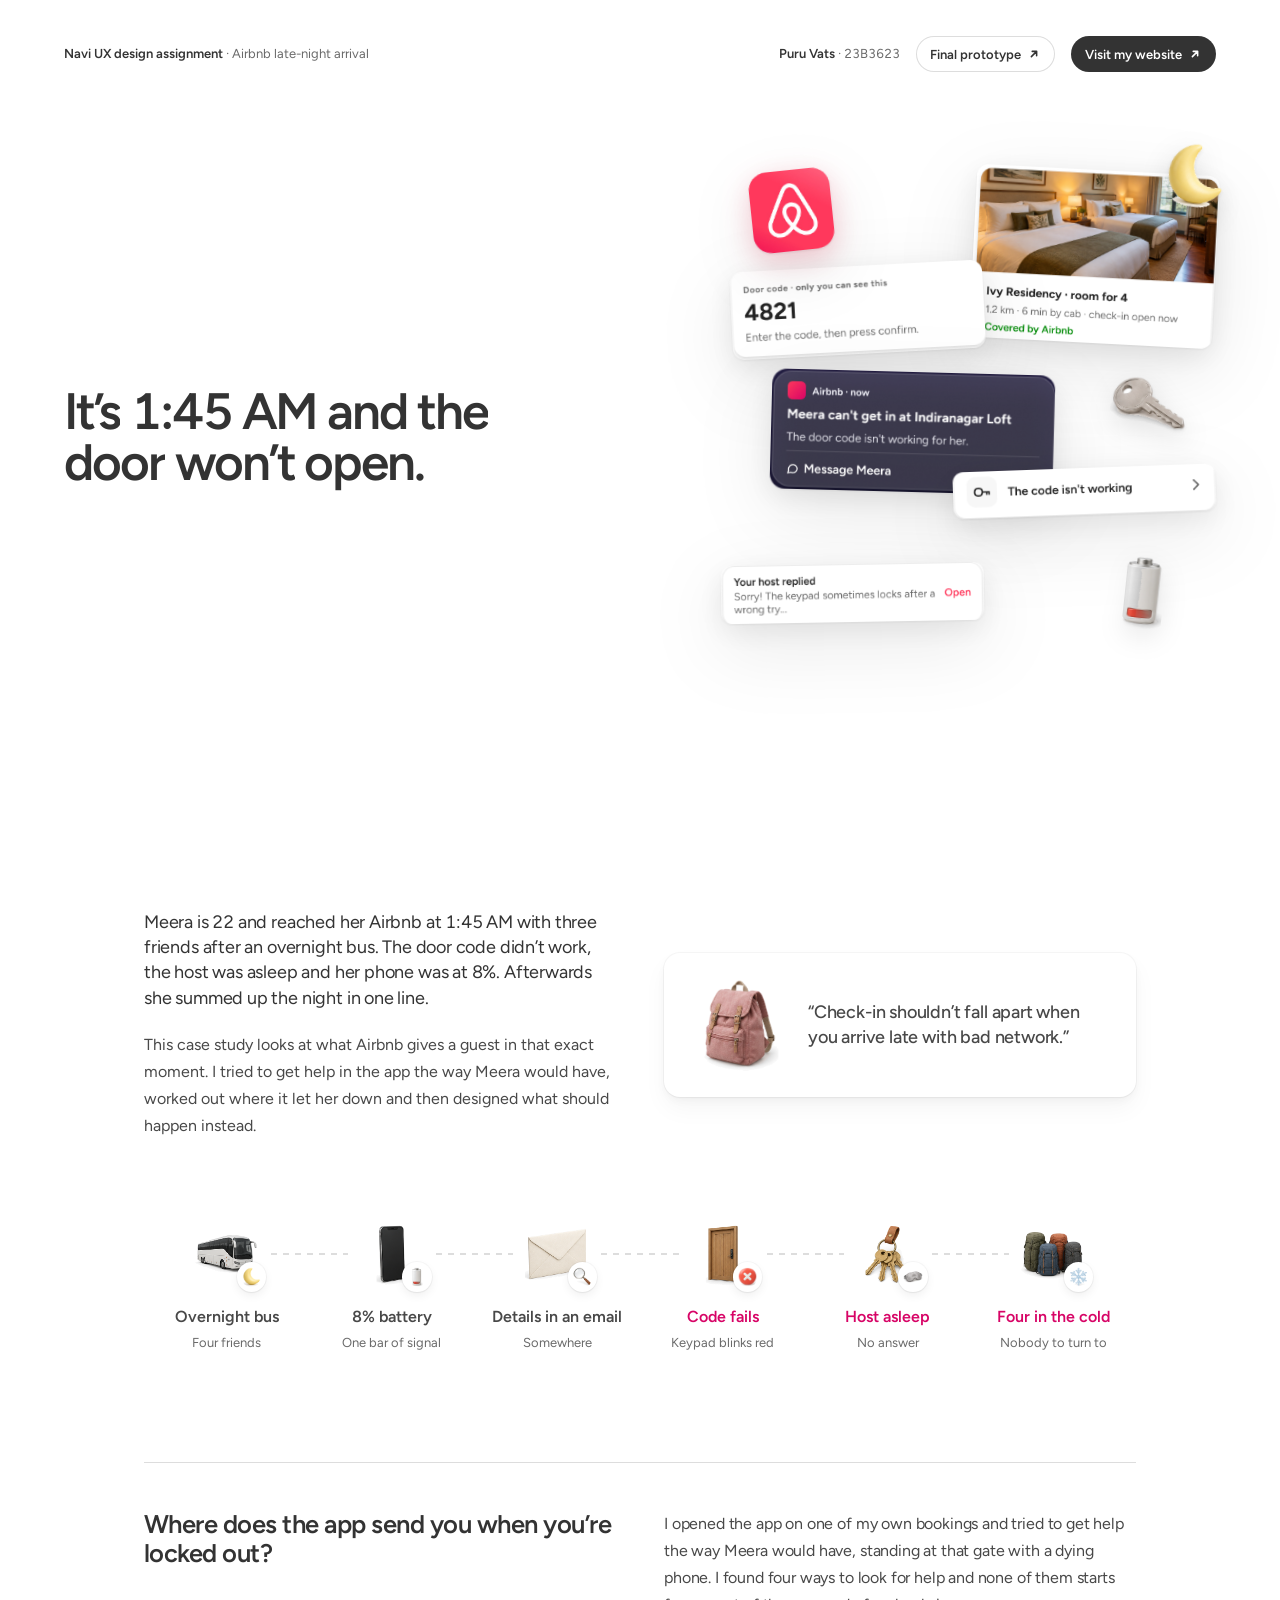
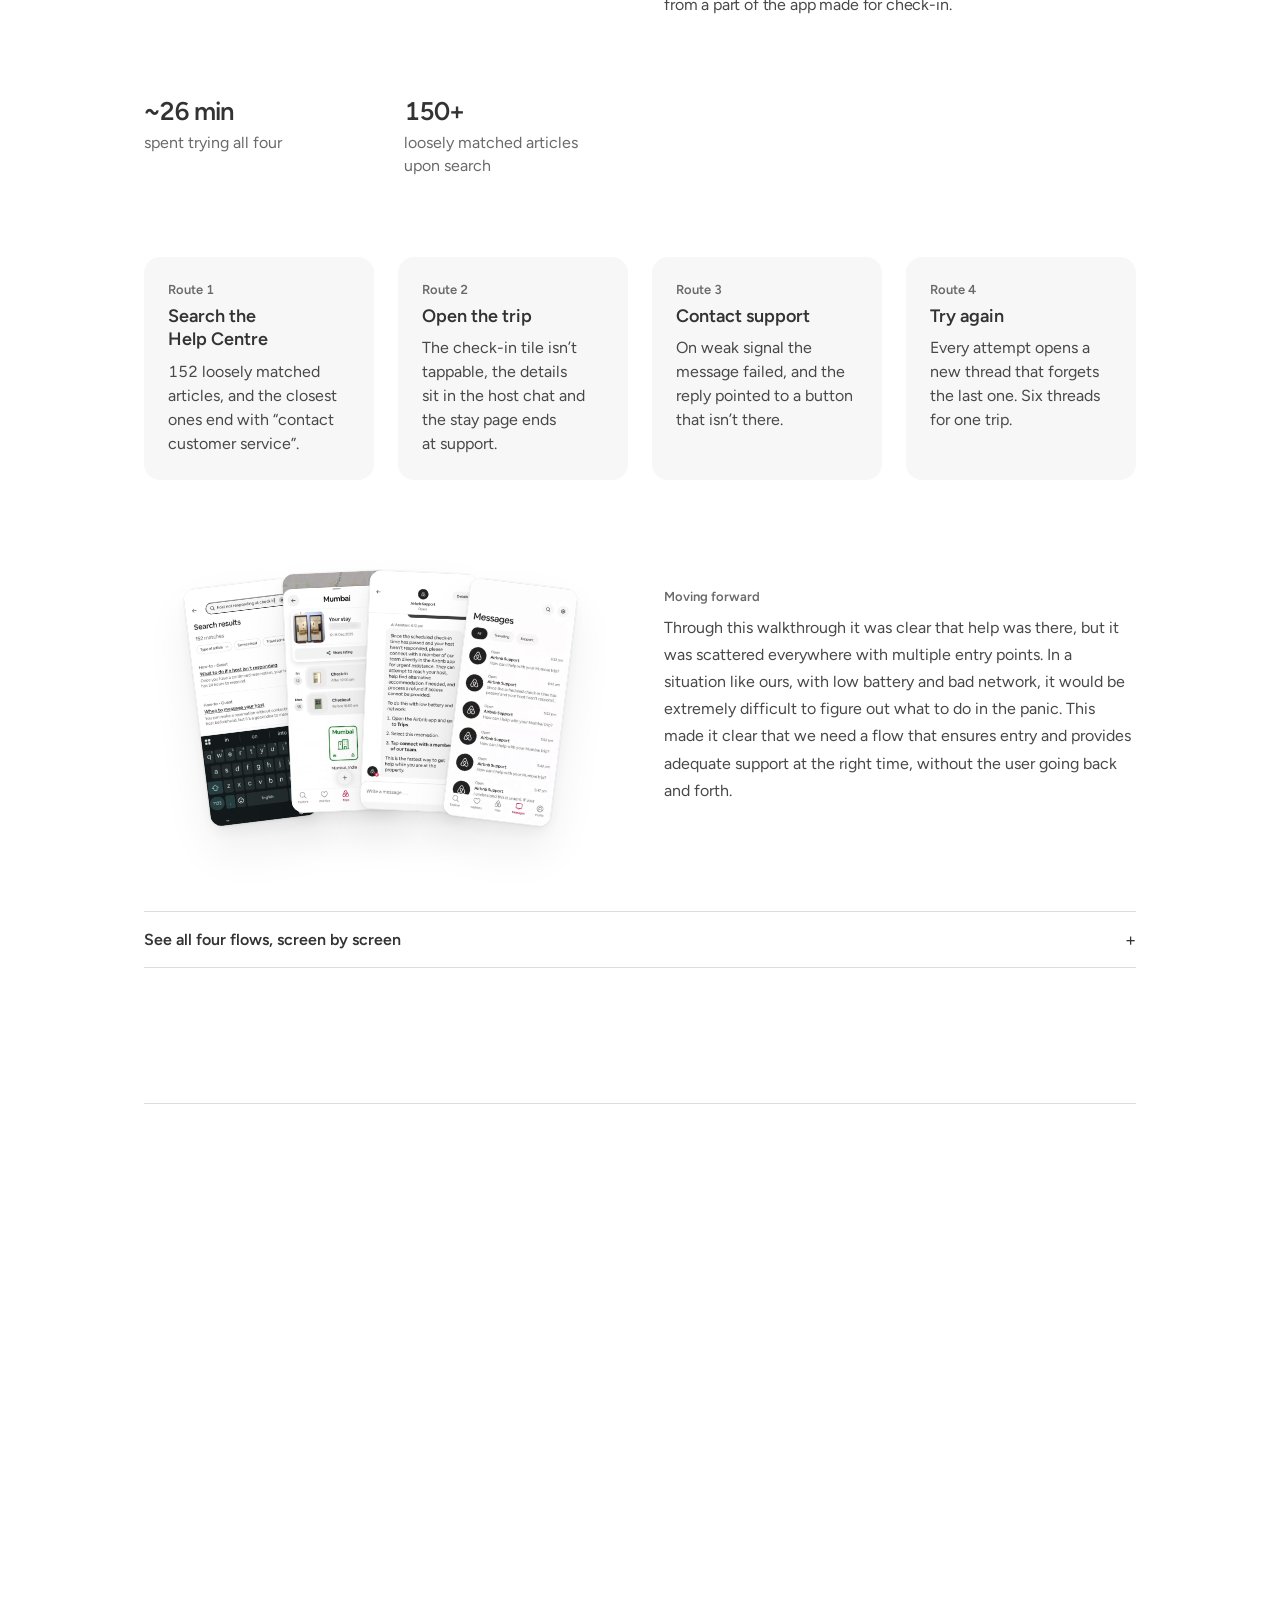
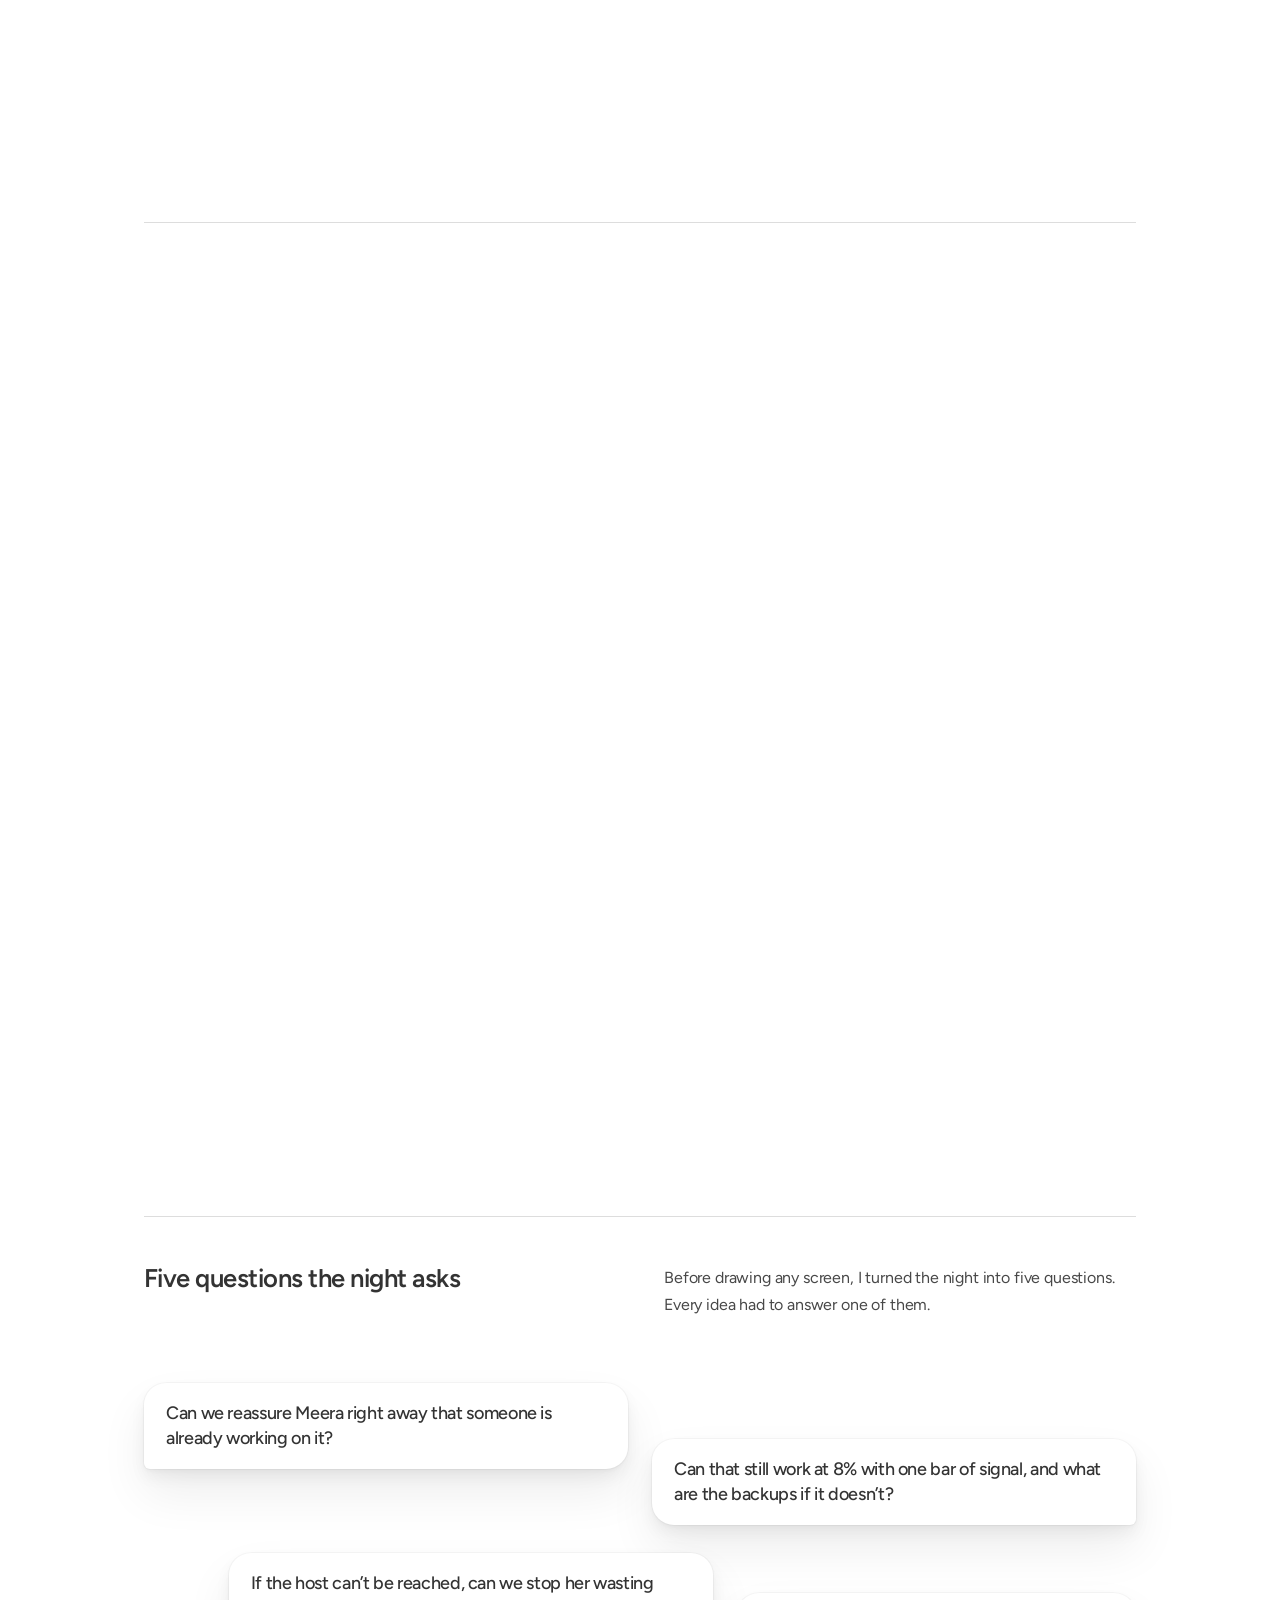
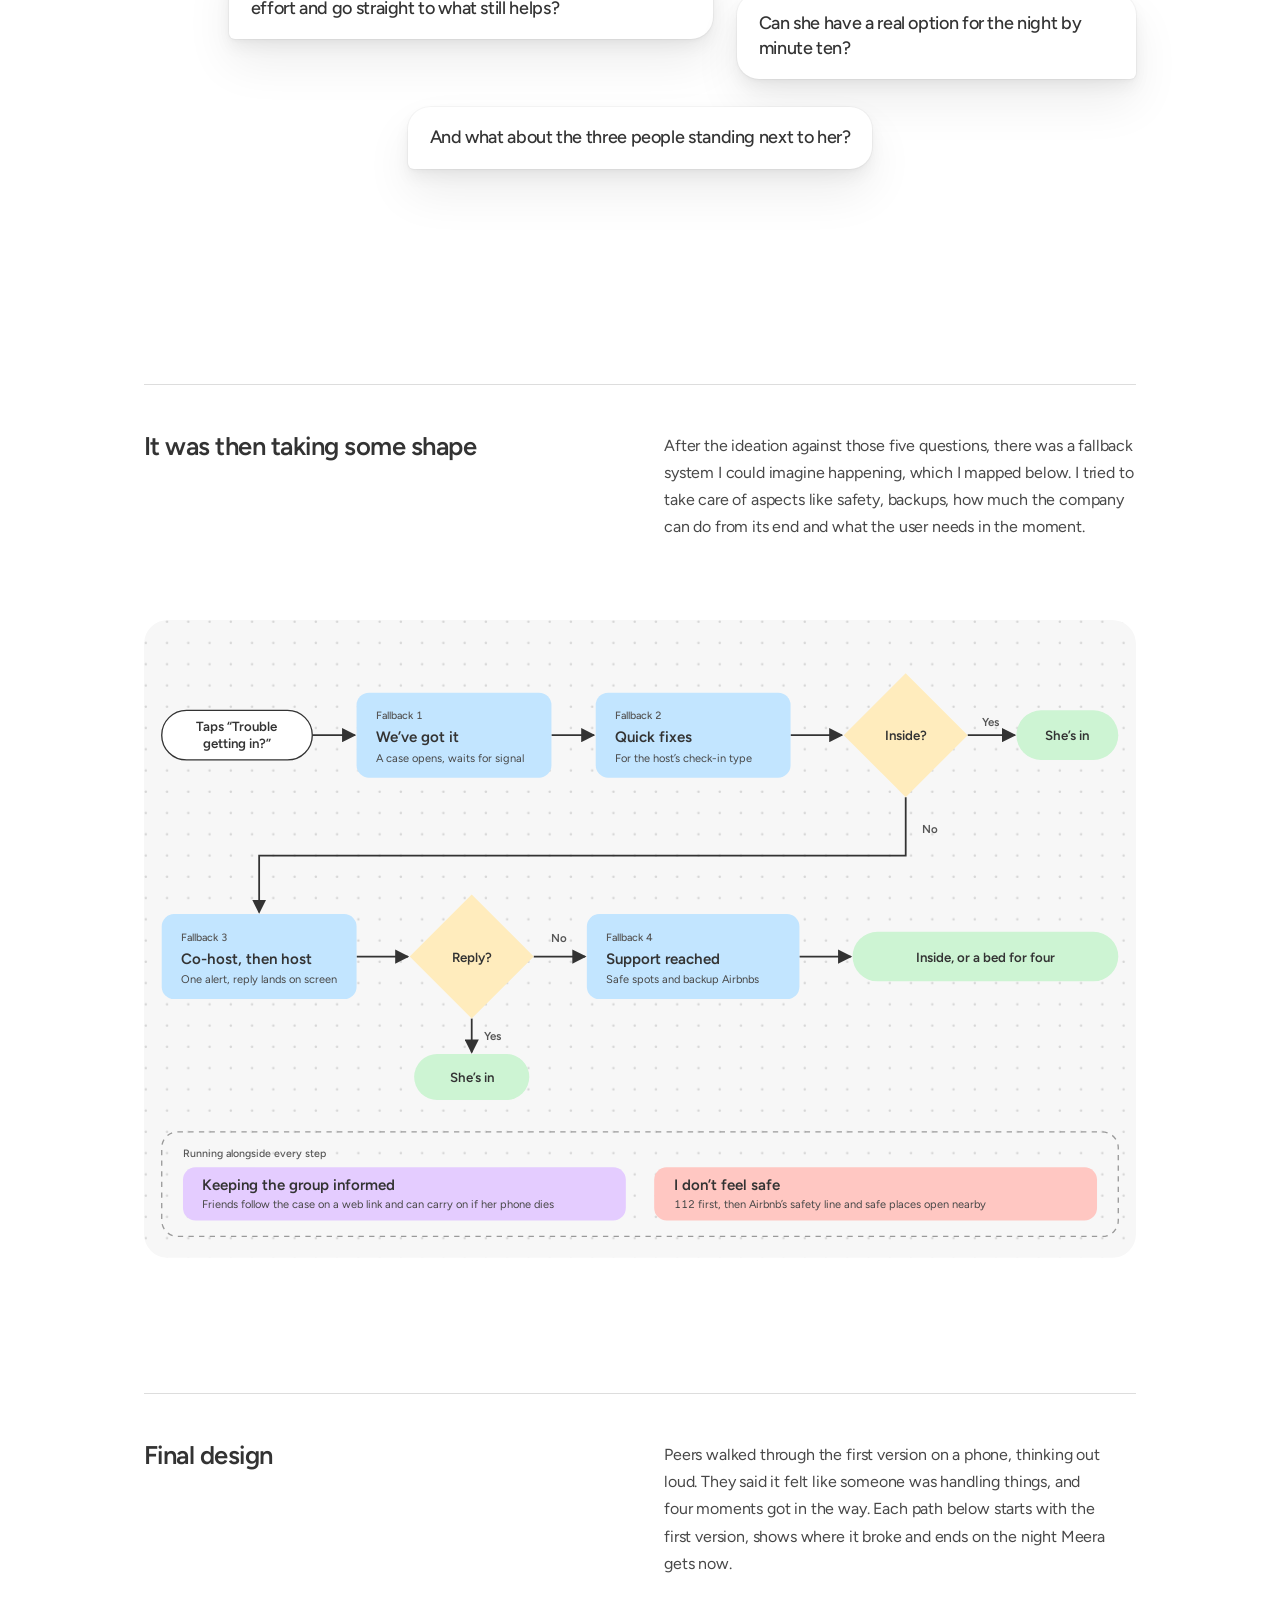
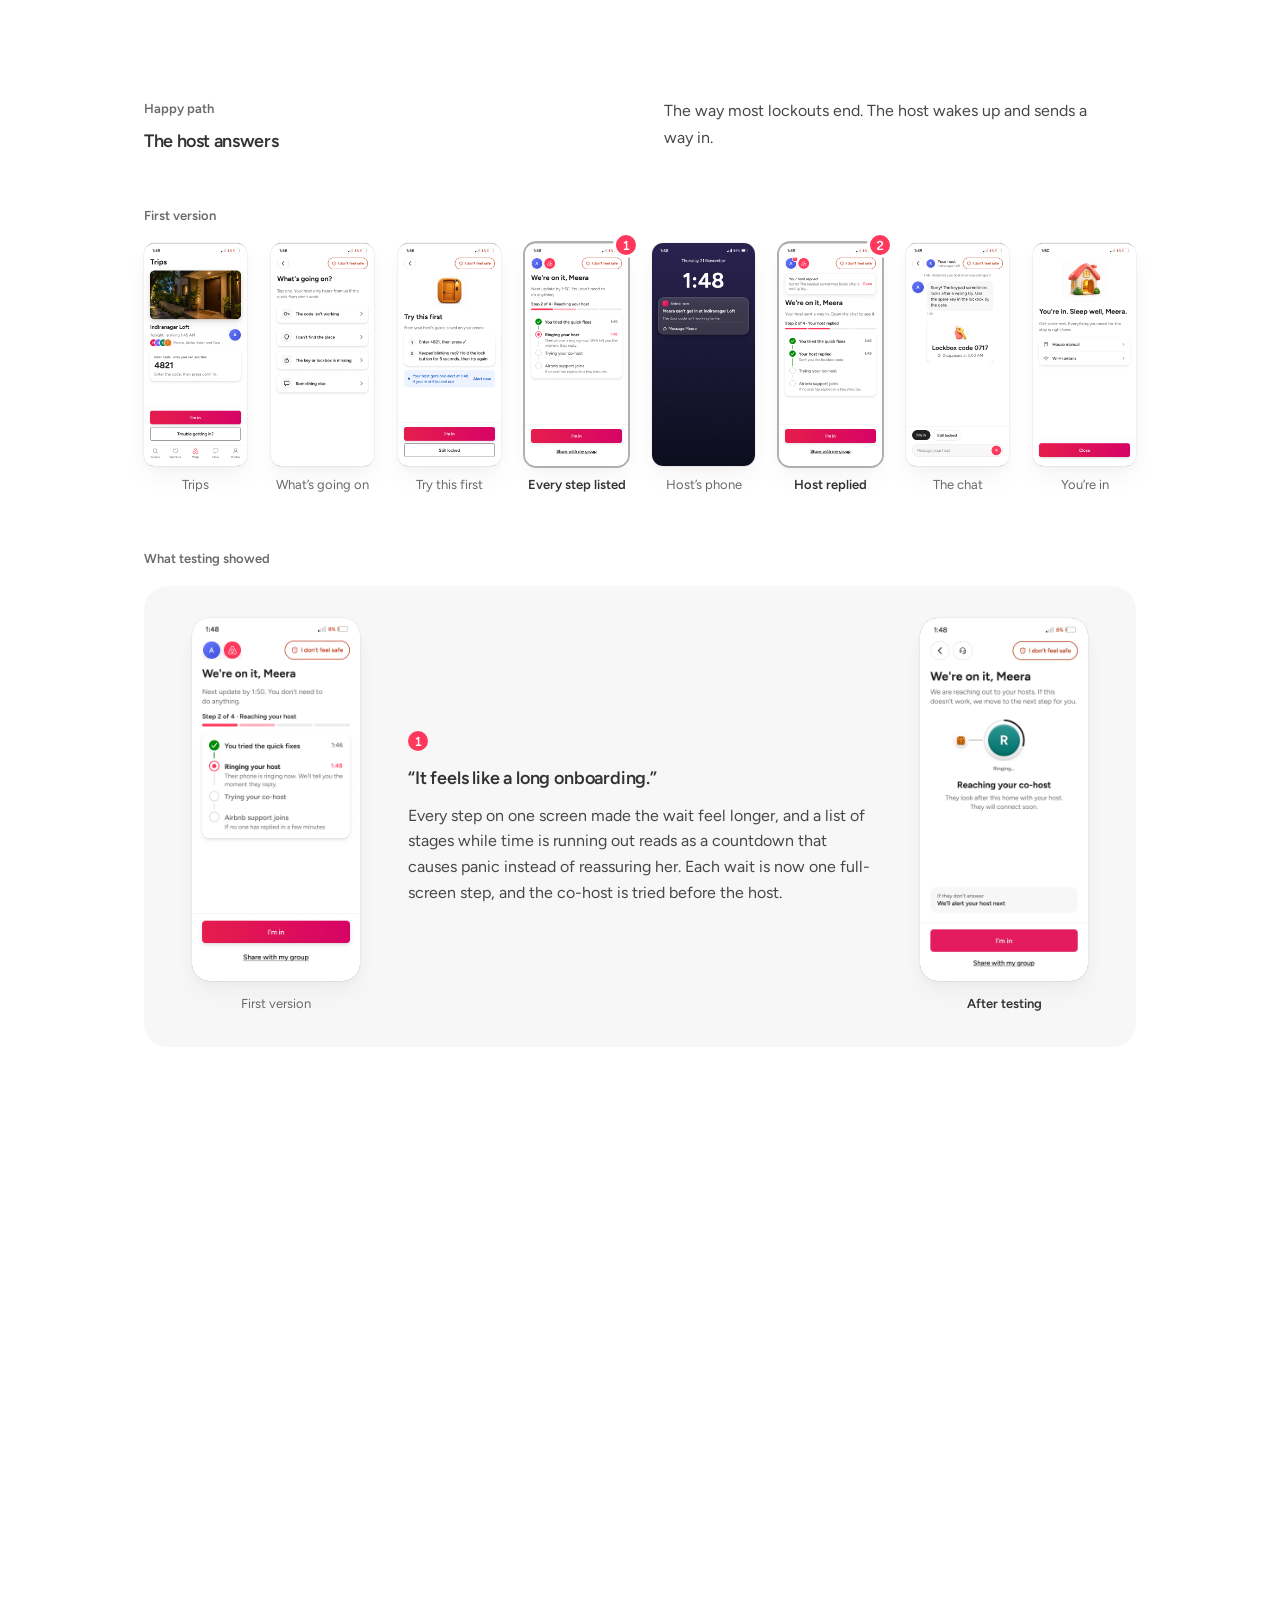
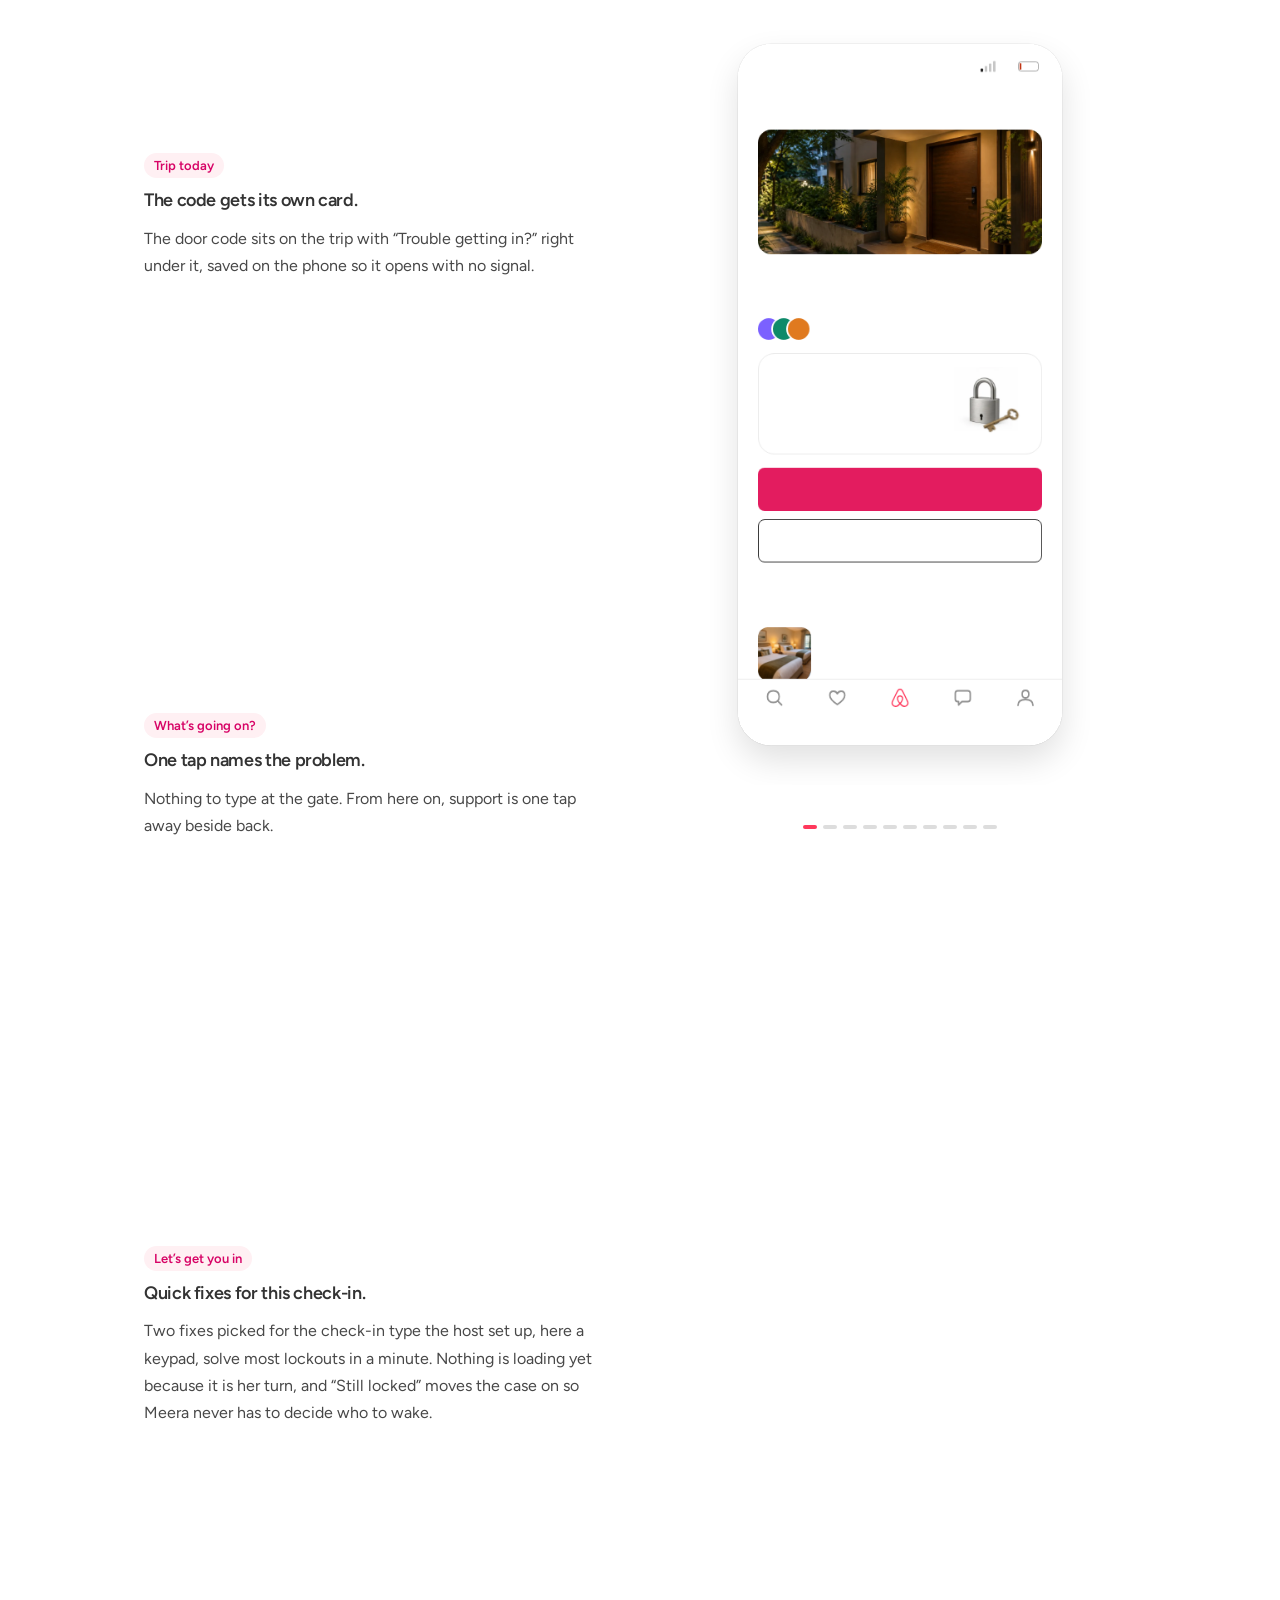
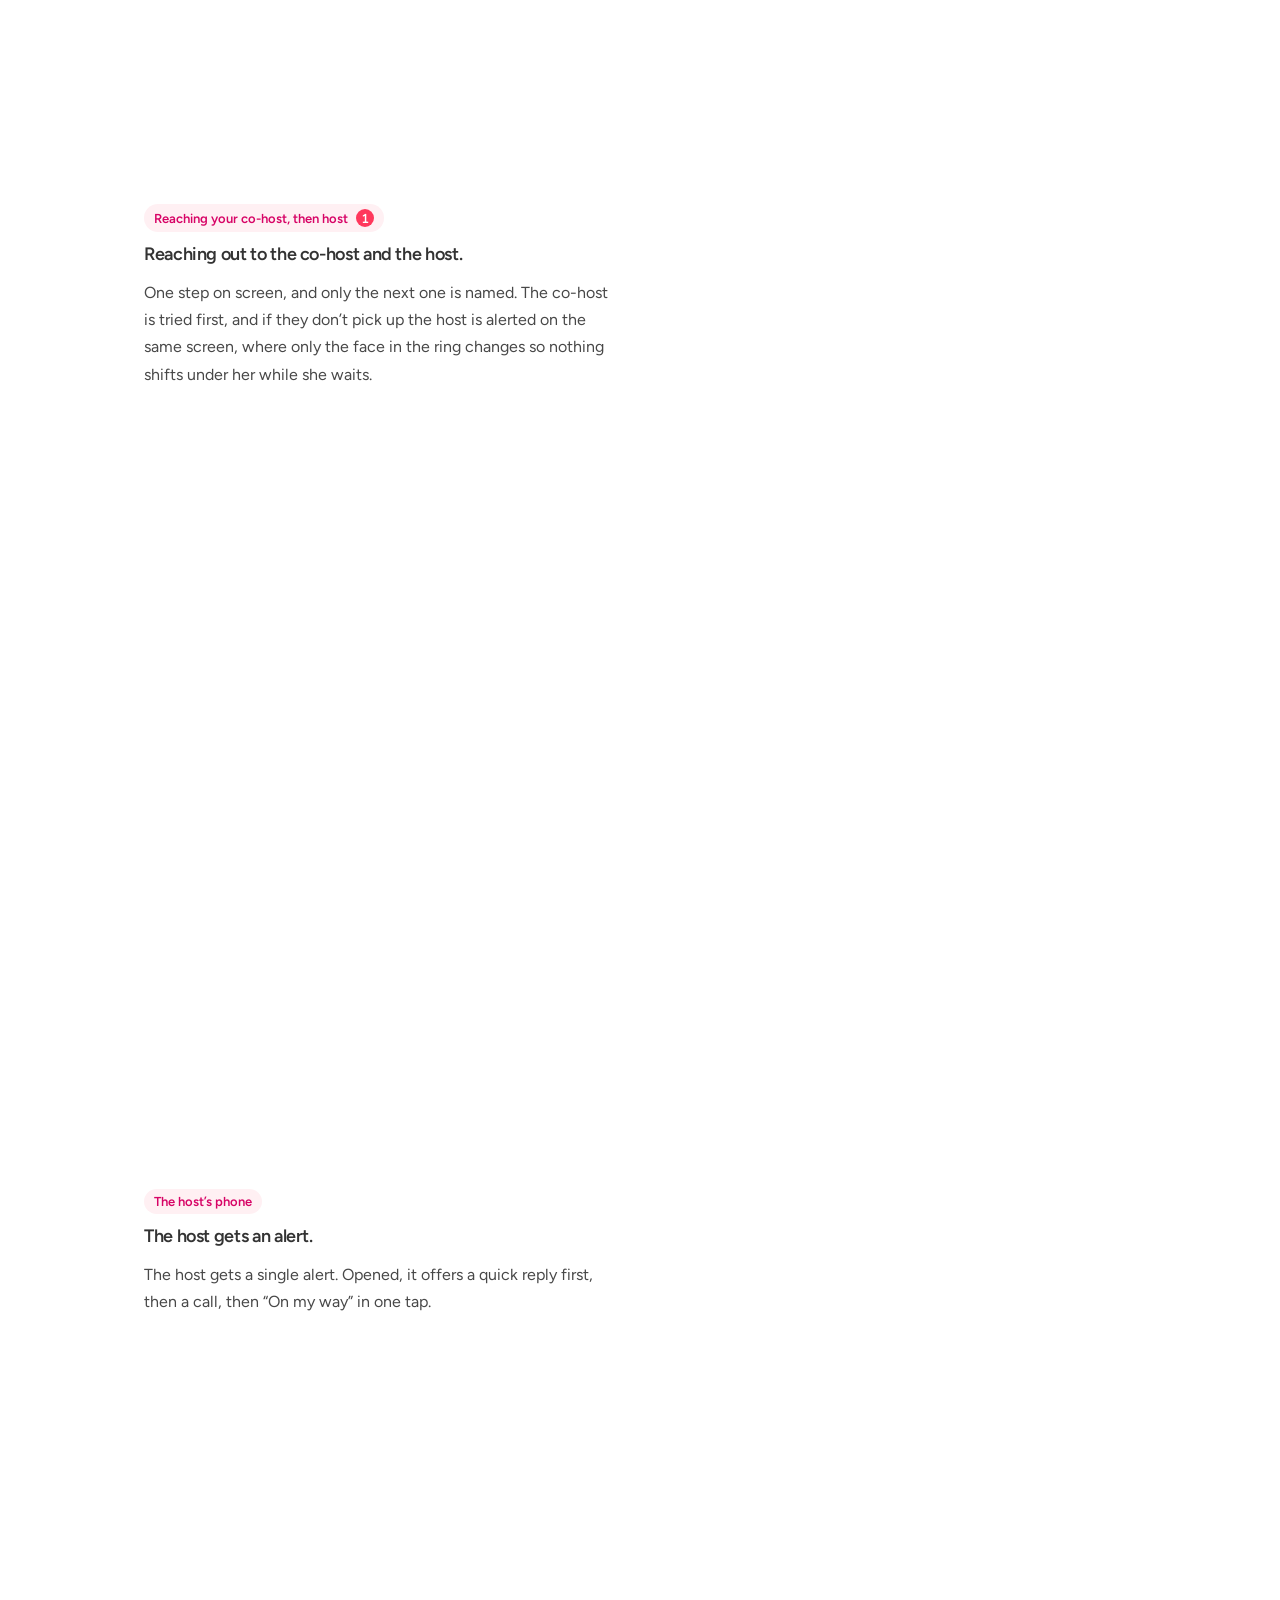
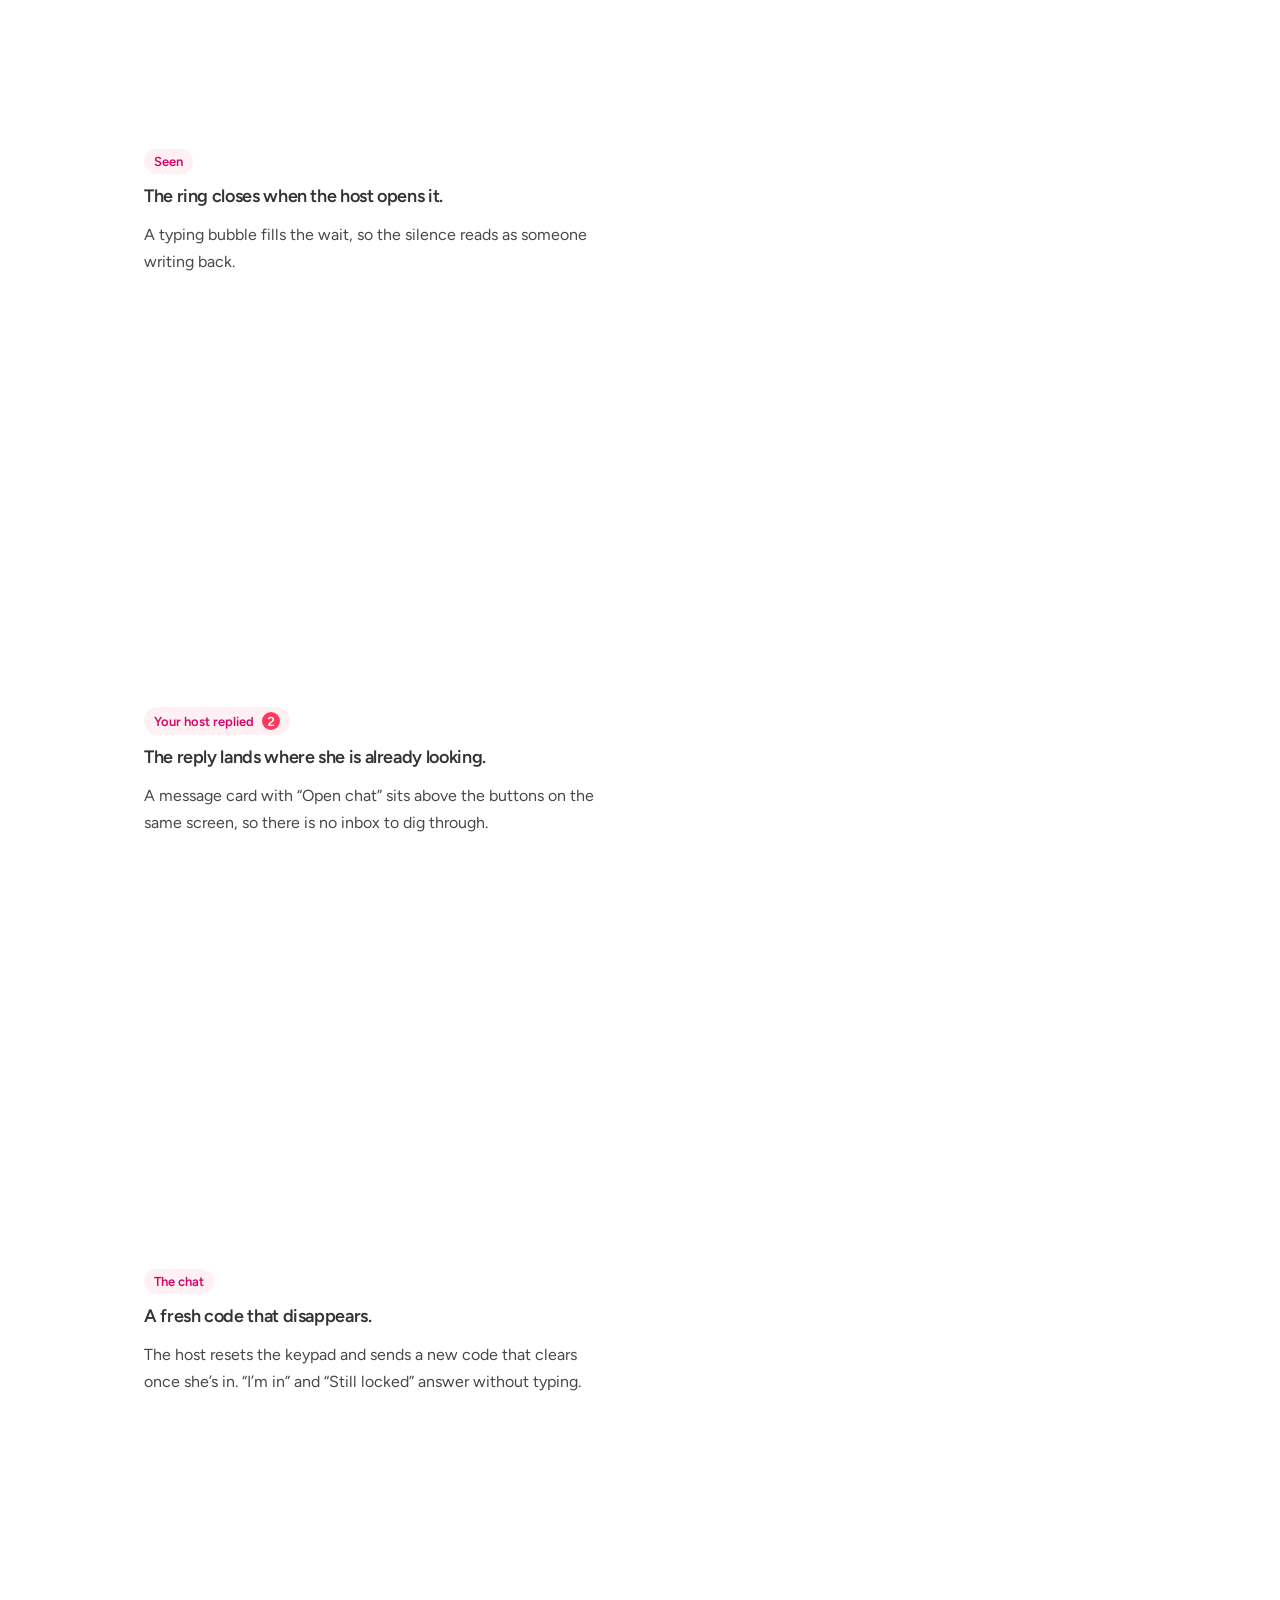
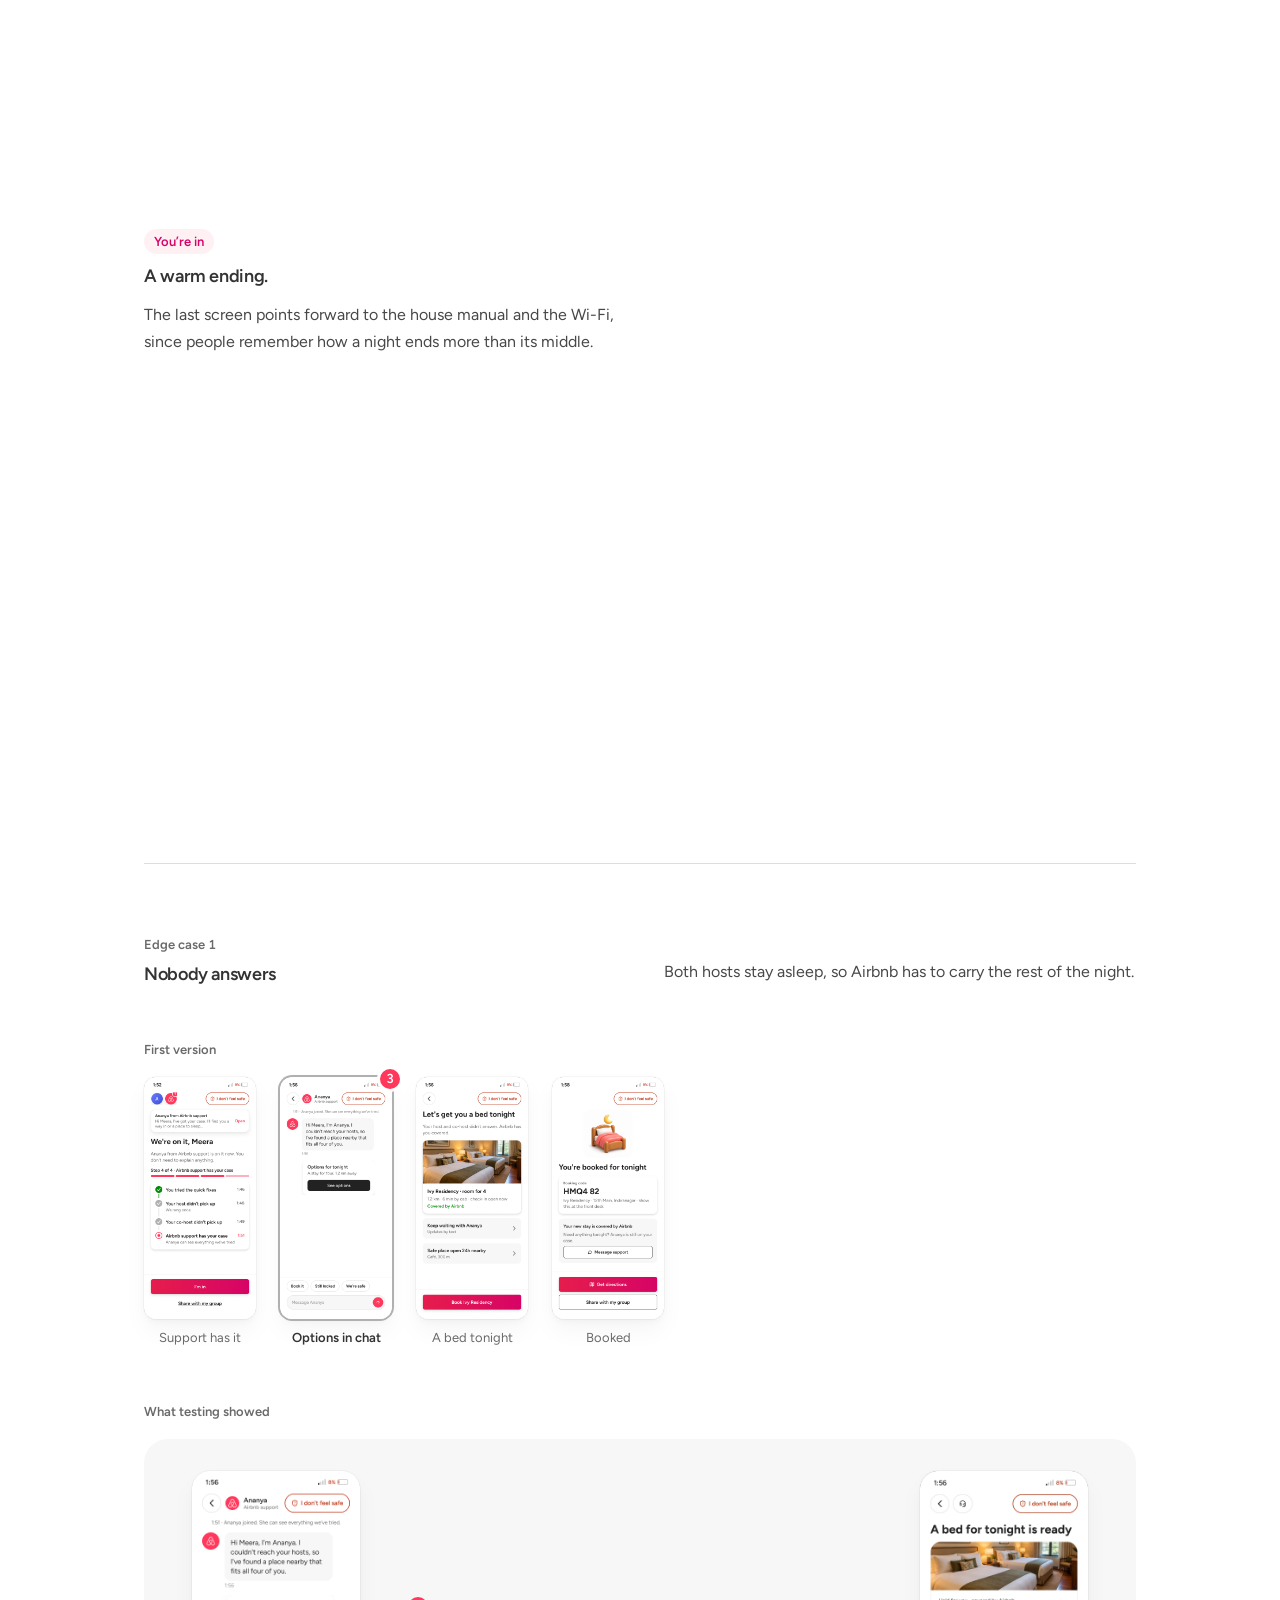
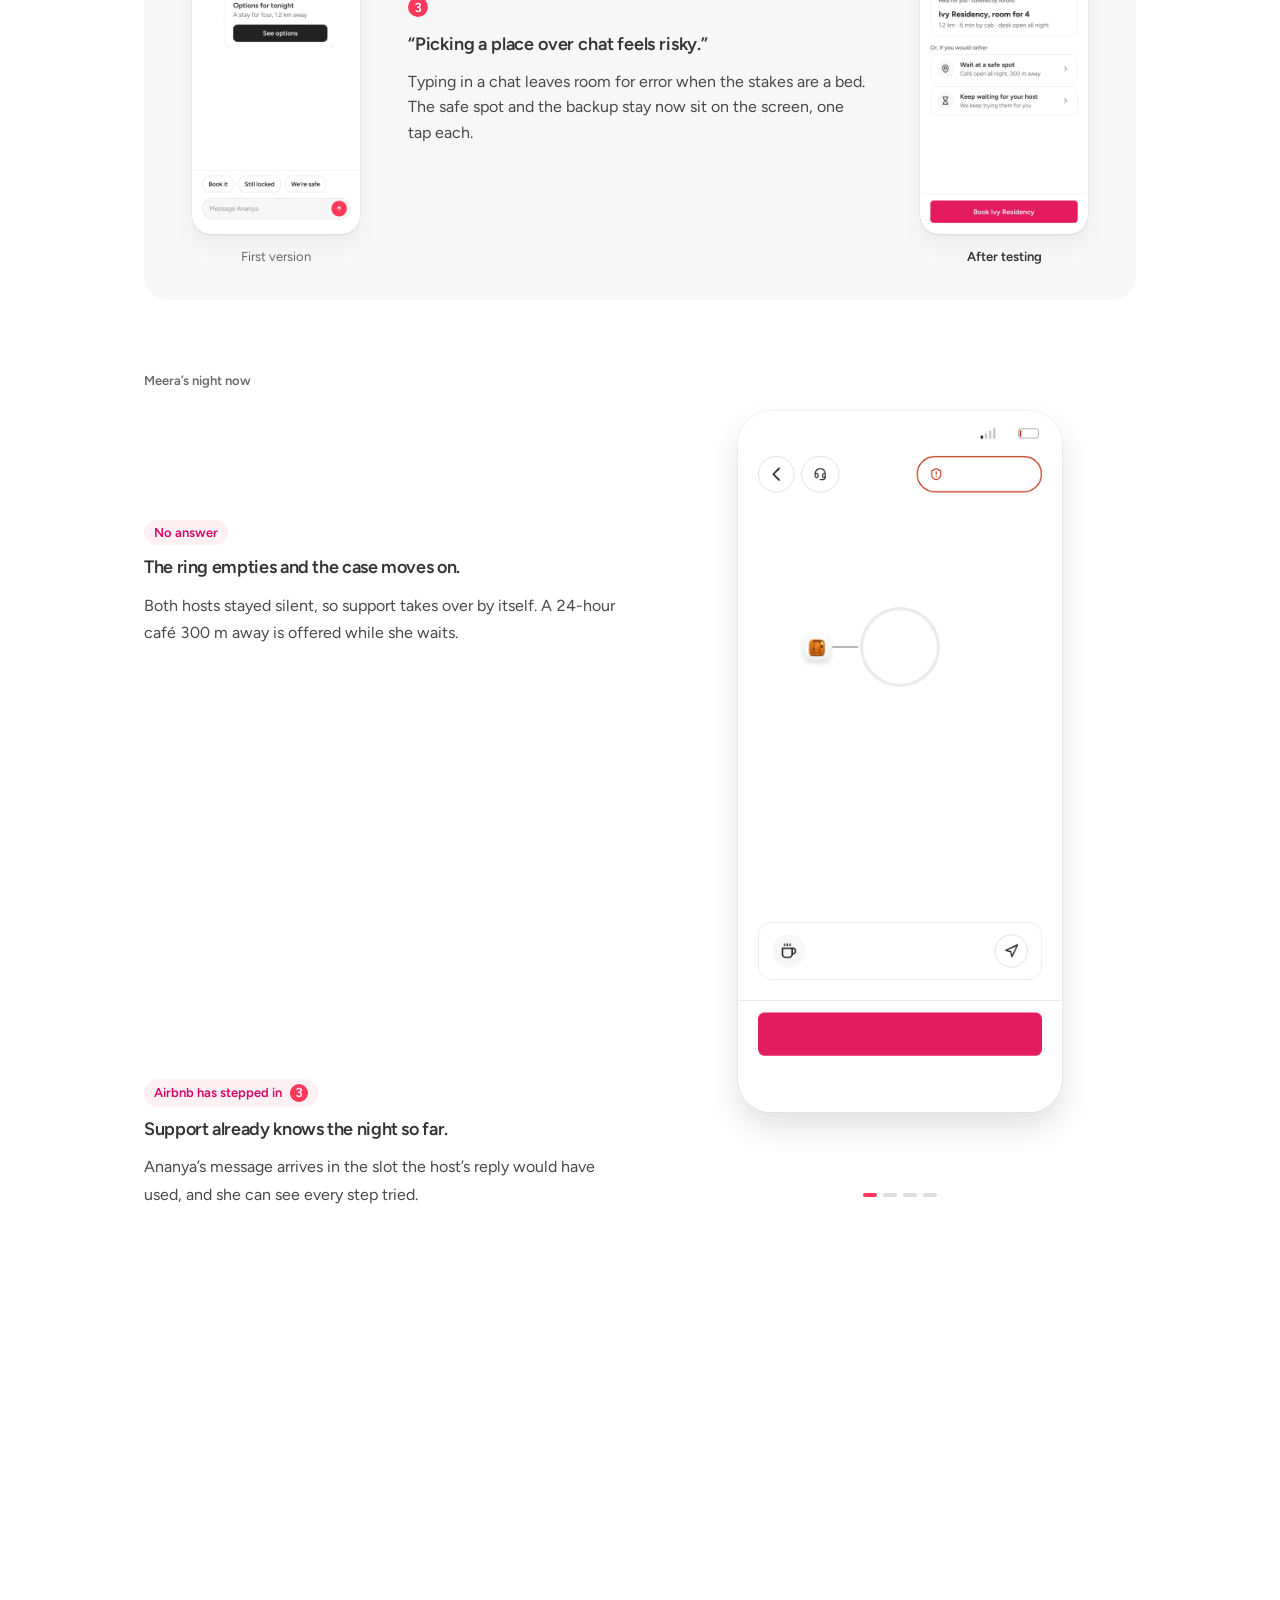
==== commit 3b60e88d: "Remove the decisions behind the screens section Co-Authored-By: Claude Opus 5.5 <noreply@anthropic.c" ====
--- a/index.html
+++ b/index.html
@@ -492,37 +492,6 @@
         </div>
       </div>
       <p class="p review-p" data-r="0">Design reviews with peers caught six smaller details that quietly broke trust, from a timer that read as a promise to photos that felt staged. Each one was fixed in the final screens.</p>
-    </section>
-
-    <!-- 05 -->
-    <section id="ch5" data-ch="5" class="wrap sec final">
-      <h2 class="h2" data-r="0"><span>The decisions behind the screens</span></h2>
-      <p class="lead" data-r="1">Every screen above answers to what Meera can’t count on at that door.</p>
-      <ul class="dcards" aria-label="What I couldn’t count on and what the screens do about it">
-        <li data-r="0"><img src="img/ill/signal.png" alt="" width="72" height="72" loading="lazy"><p class="k">Can’t count on</p><h4>A signal</h4><p class="why">Data drops in and out, though a text usually gets through.</p><p class="so"><span>So</span>Requests queue and send themselves. After two minutes the alert goes as a text from her phone.</p></li>
-        <li data-r="1"><img src="img/ill/lowbatt.png" alt="" width="72" height="72" loading="lazy"><p class="k">Can’t count on</p><h4>A charged phone</h4><p class="why">At 8% one long call or a heavy page can end it.</p><p class="so"><span>So</span>One light step at a time, and a friend can carry on from a web link if her phone dies.</p></li>
-        <li data-r="2"><img src="img/ill/locked.png" alt="" width="72" height="72" loading="lazy"><p class="k">Can’t count on</p><h4>The lock</h4><p class="why">It is whatever the host installed.</p><p class="so"><span>So</span>The host resets the keypad and sends one code that disappears once she’s in. No smart lock needed.</p></li>
-        <li data-r="0"><img src="img/ill/sleeping.png" alt="" width="72" height="72" loading="lazy"><p class="k">Can’t count on</p><h4>The host</h4><p class="why">Probably asleep with the phone on silent.</p><p class="so"><span>So</span>The co-host is tried first, then the host gets one alert. A reply lands on the step she’s watching.</p></li>
-        <li data-r="1"><img src="img/ill/hourglass.png" alt="" width="72" height="72" loading="lazy"><p class="k">Can’t count on</p><h4>A person on demand</h4><p class="why">Night support has a queue.</p><p class="so"><span>So</span>No clock on screen. Progress names the step, since a time is a promise the queue can break.</p></li>
-        <li data-r="2"><img src="img/ill/robot.png" alt="" width="72" height="72" loading="lazy"><p class="k">Can’t count on</p><h4>Magic</h4><p class="why">No AI guessing what she needs and no new hardware.</p><p class="so"><span>So</span>The fallbacks are fixed buttons on the status screen, so nothing is typed or guessed.</p></li>
-      </ul>
-      <div class="sub assumptions">
-        <h3 class="h3" data-r="0">Assumptions, and what still works if everything fails</h3>
-        <p class="p" data-r="1">What I took as given about Airbnb’s side, and what Meera still has when signal, battery and replies all run out.</p>
-        <ul class="stickies" aria-label="Assumptions I went ahead with">
-          <li data-r="0">The trip and its check-in details are saved on the phone once Meera has opened them before she travels.</li>
-          <li data-r="1">AirCover covers a night like this. The amount stays off the screen because nobody should be weighing prices at the gate.</li>
-          <li data-r="2">Airbnb can move the booking to a nearby stay using the details it already has, with no new checkout.</li>
-          <li data-r="3">An alert only rings through the host’s Do Not Disturb if they allowed it, so it is designed for a phone that is simply on silent.</li>
-        </ul>
-        <div class="net" data-r="0">
-          <p class="lab">If there’s no signal, no battery and no answer yet</p>
-          <div class="net-row">
-            <p><img src="img/ill/phone.png" alt="" width="56" height="56" loading="lazy"><span><b>Saved on the phone.</b> The safety line, the booking and the nearest place open all night work with zero signal.</span></p>
-            <p><img src="img/ill/company.png" alt="" width="56" height="56" loading="lazy"><span><b>Kept by Airbnb.</b> The case keeps running on Airbnb’s side, so whoever reaches out next picks up where it stopped, from any phone.</span></p>
-          </div>
-        </div>
-      </div>
     </section>
 
     <!-- 06 -->
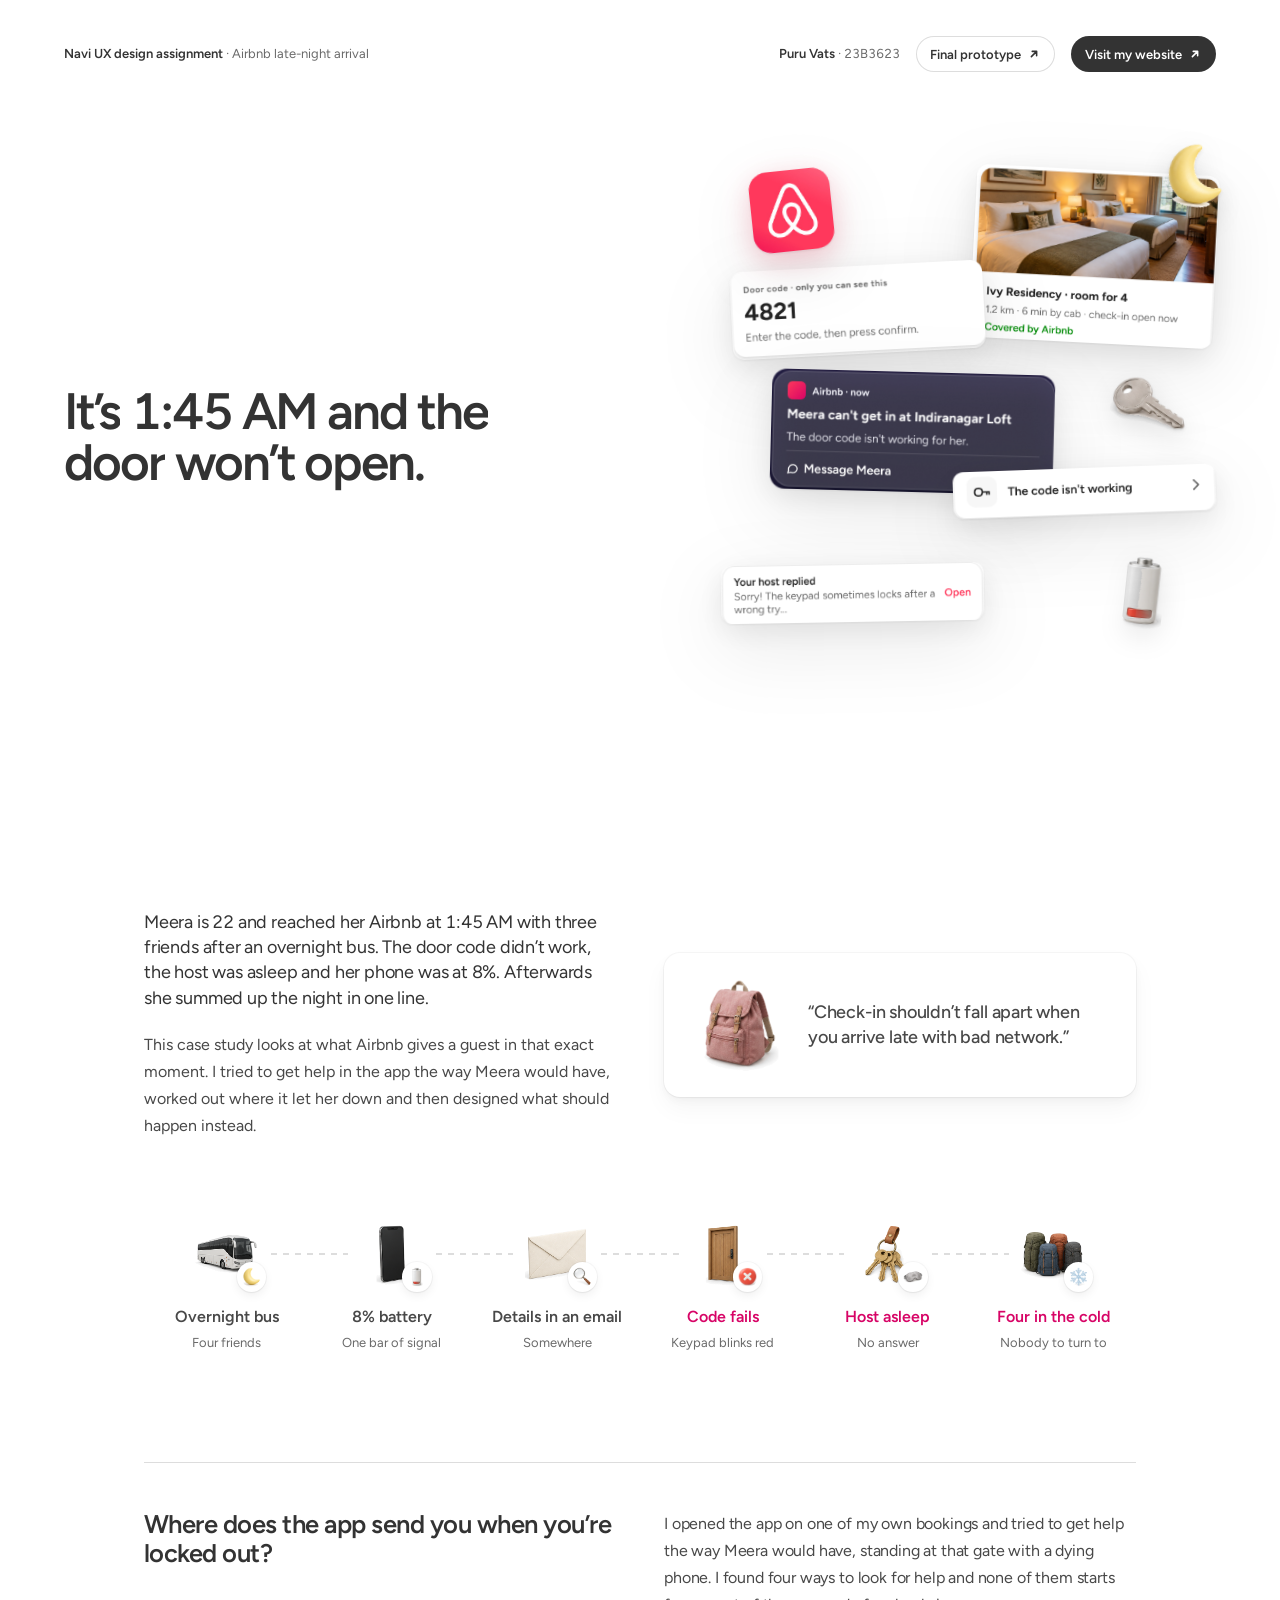
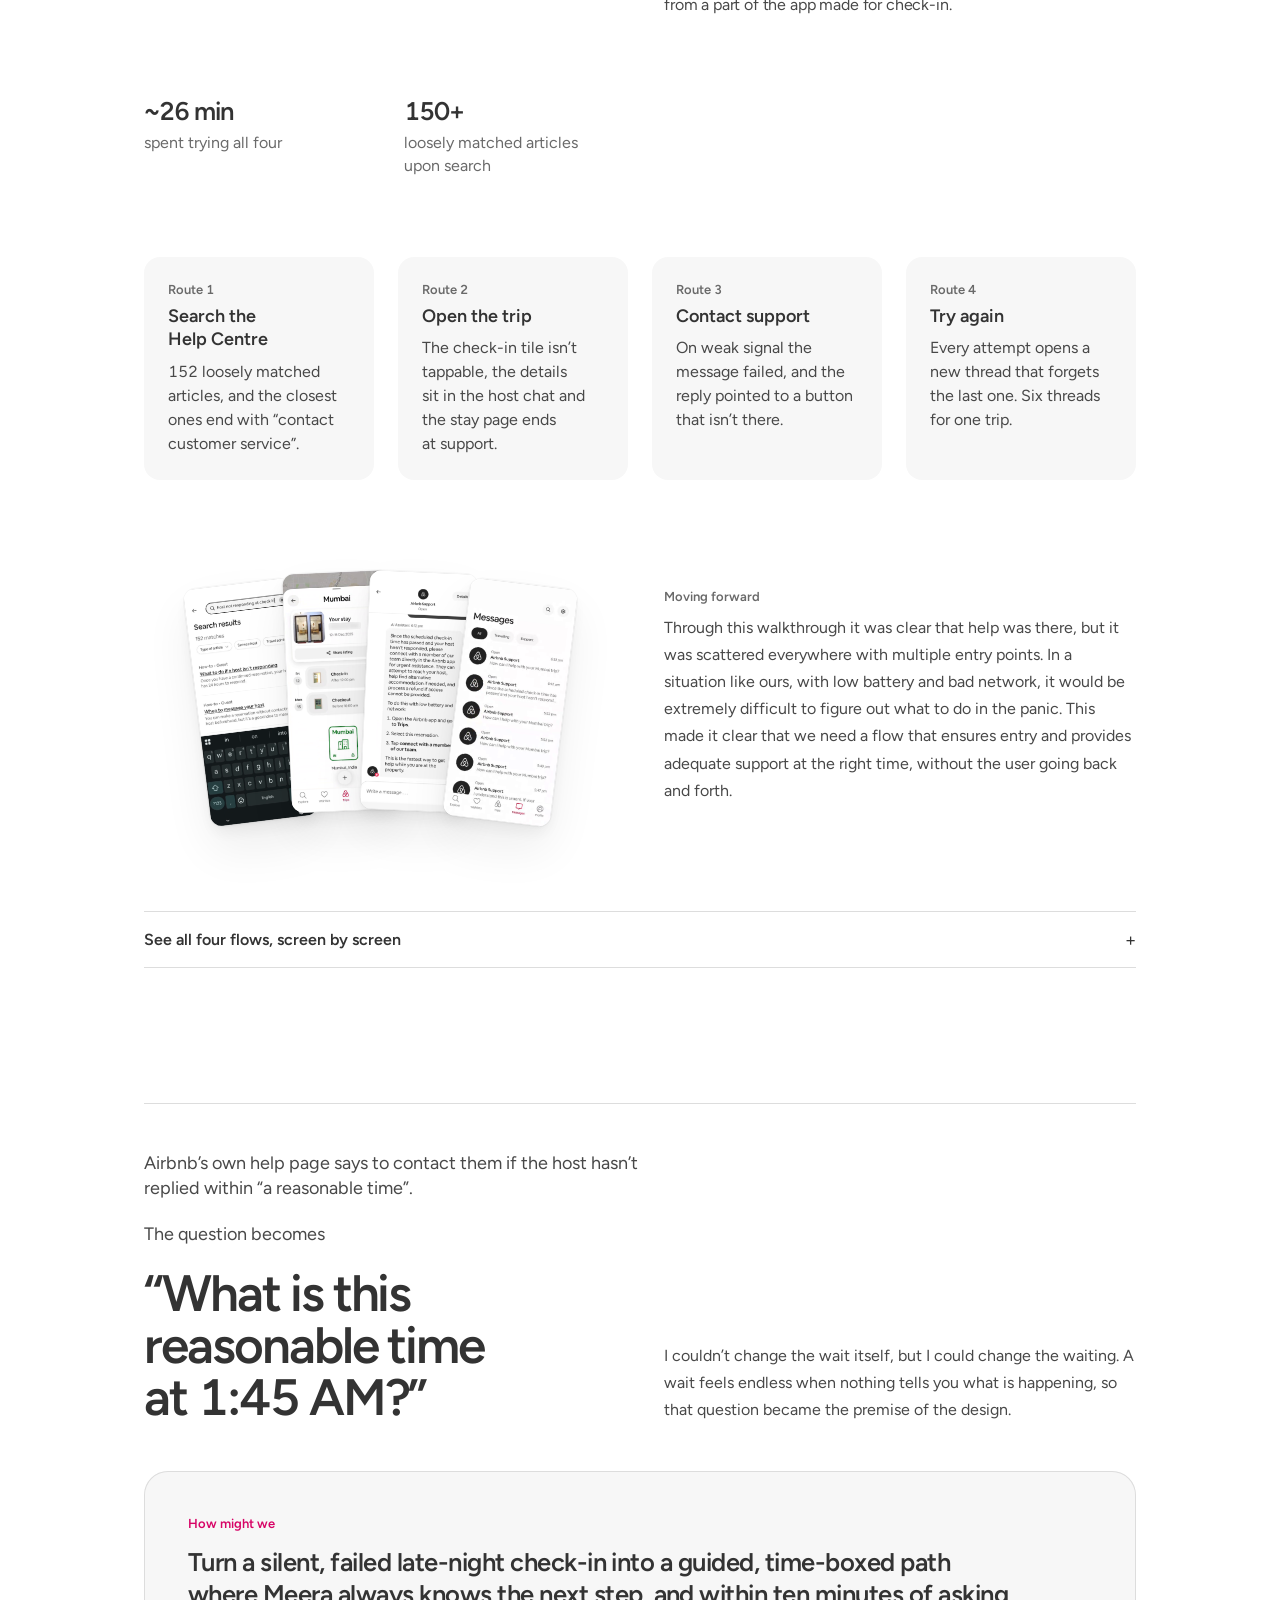
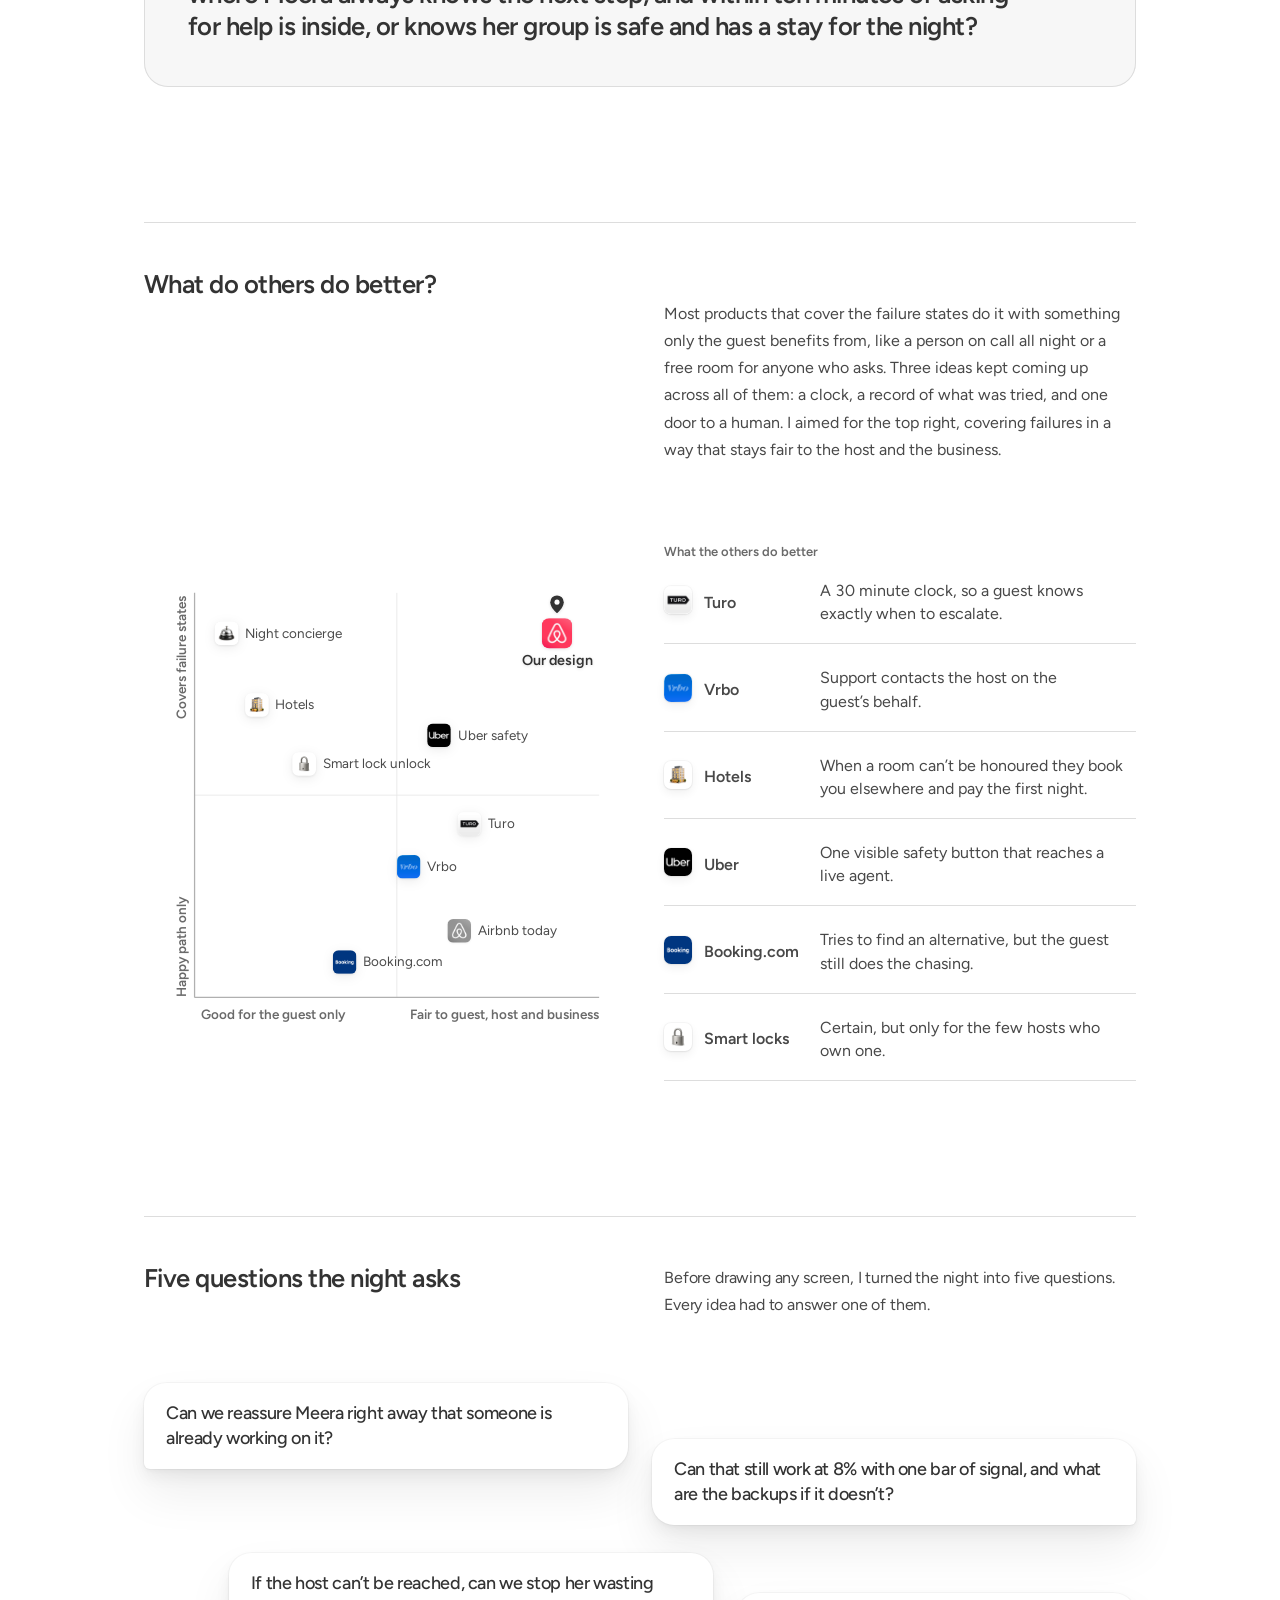
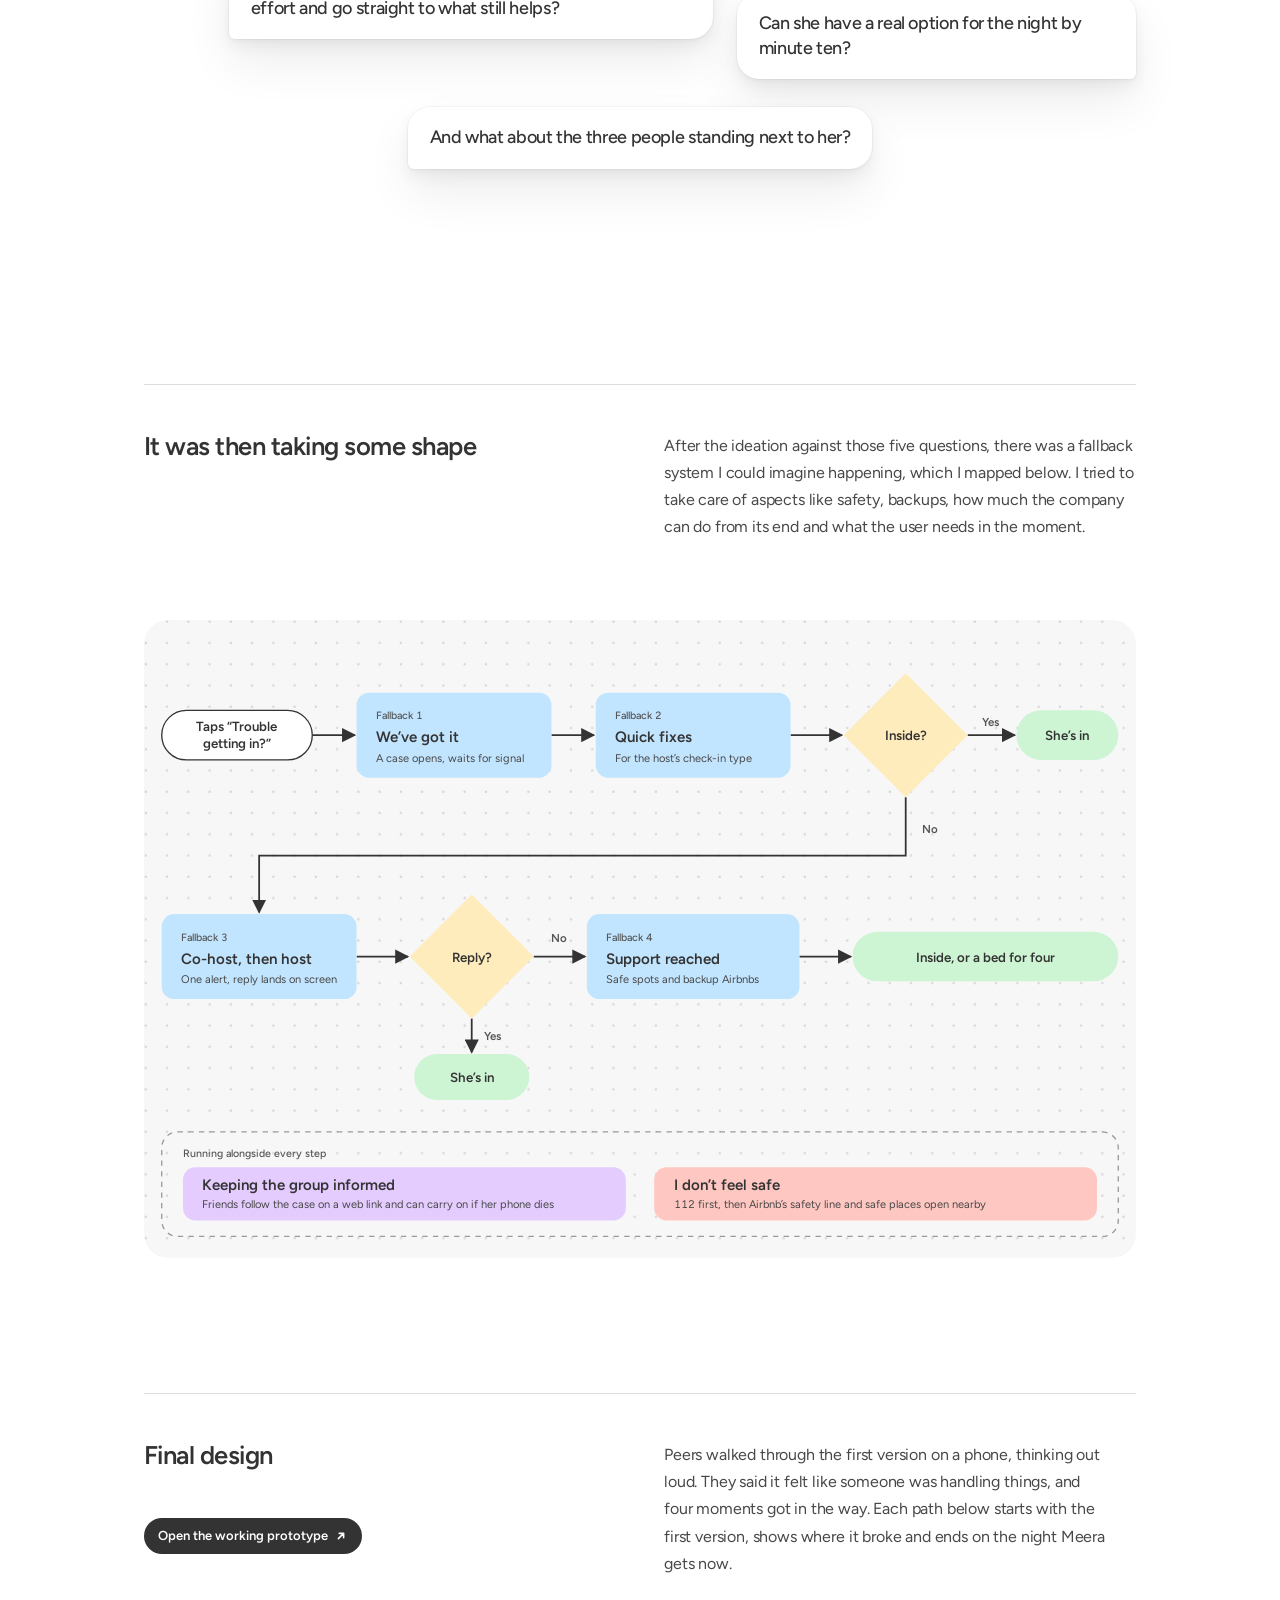
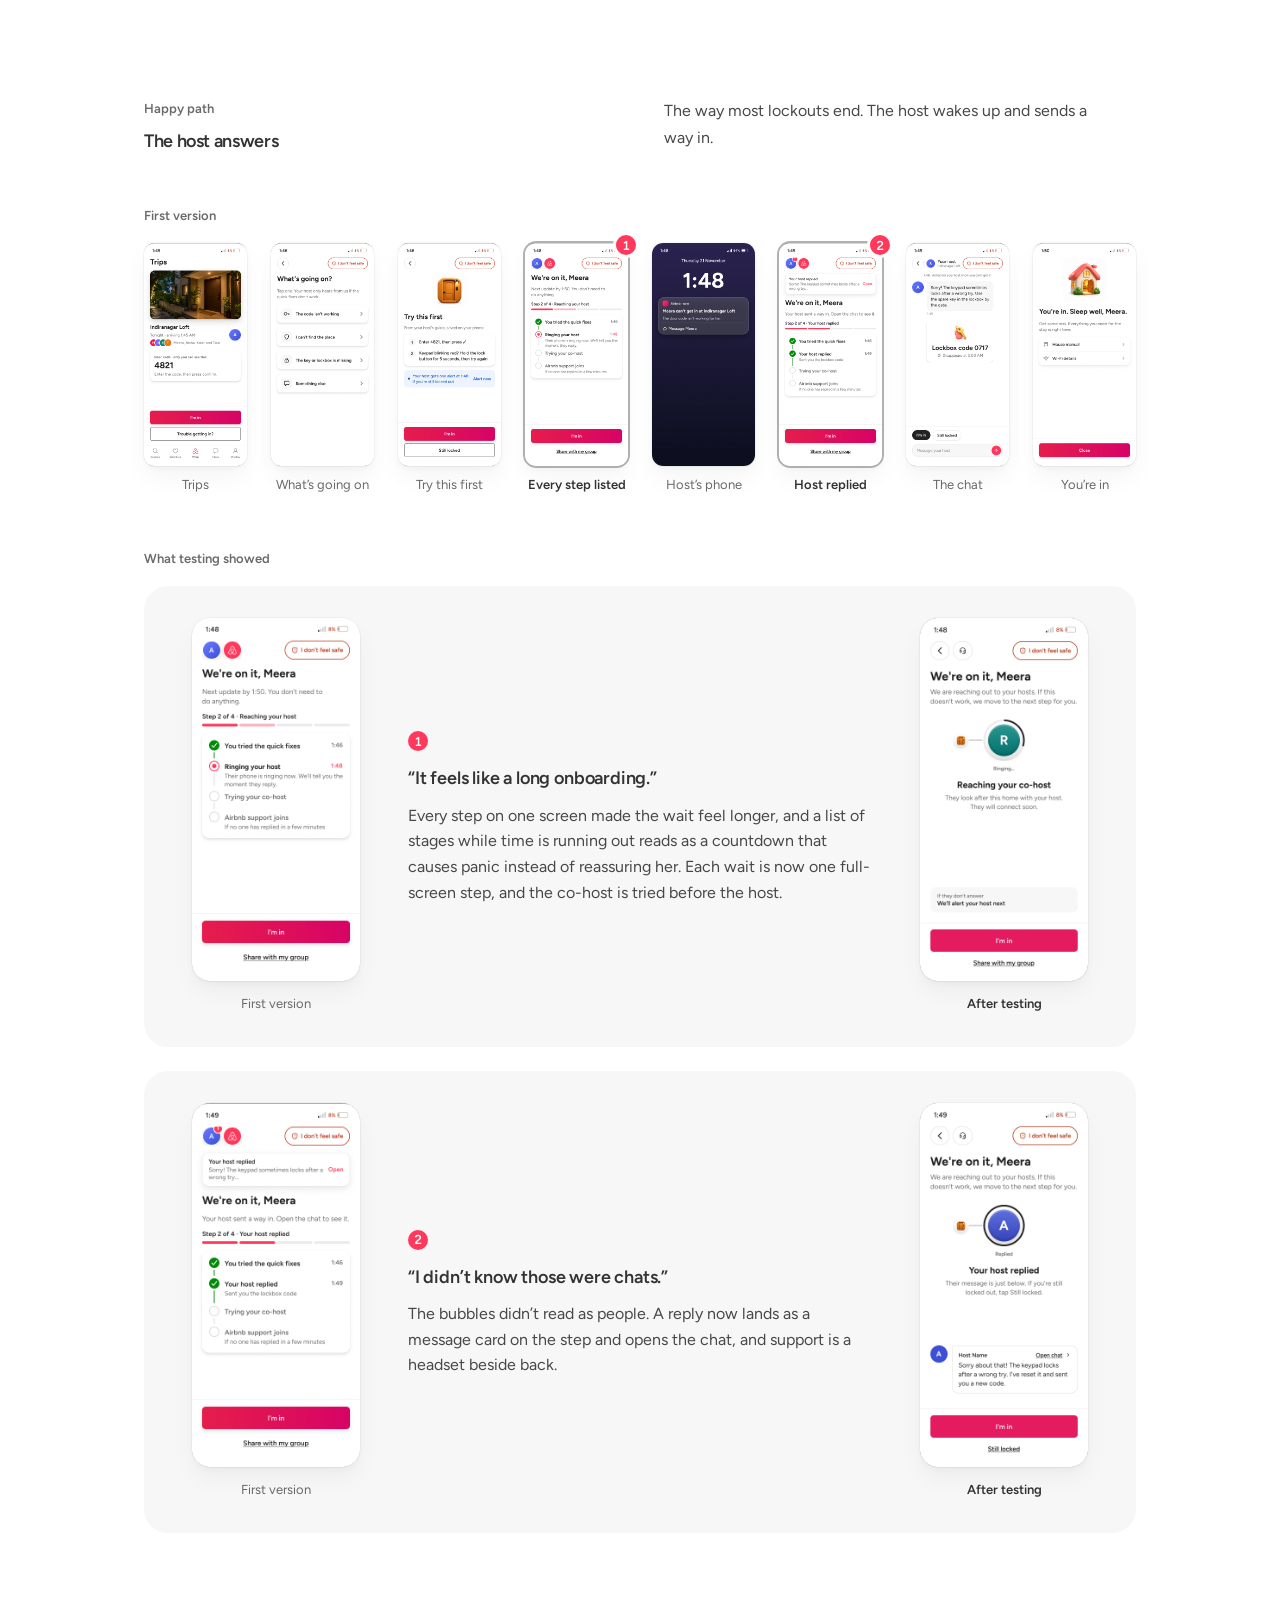
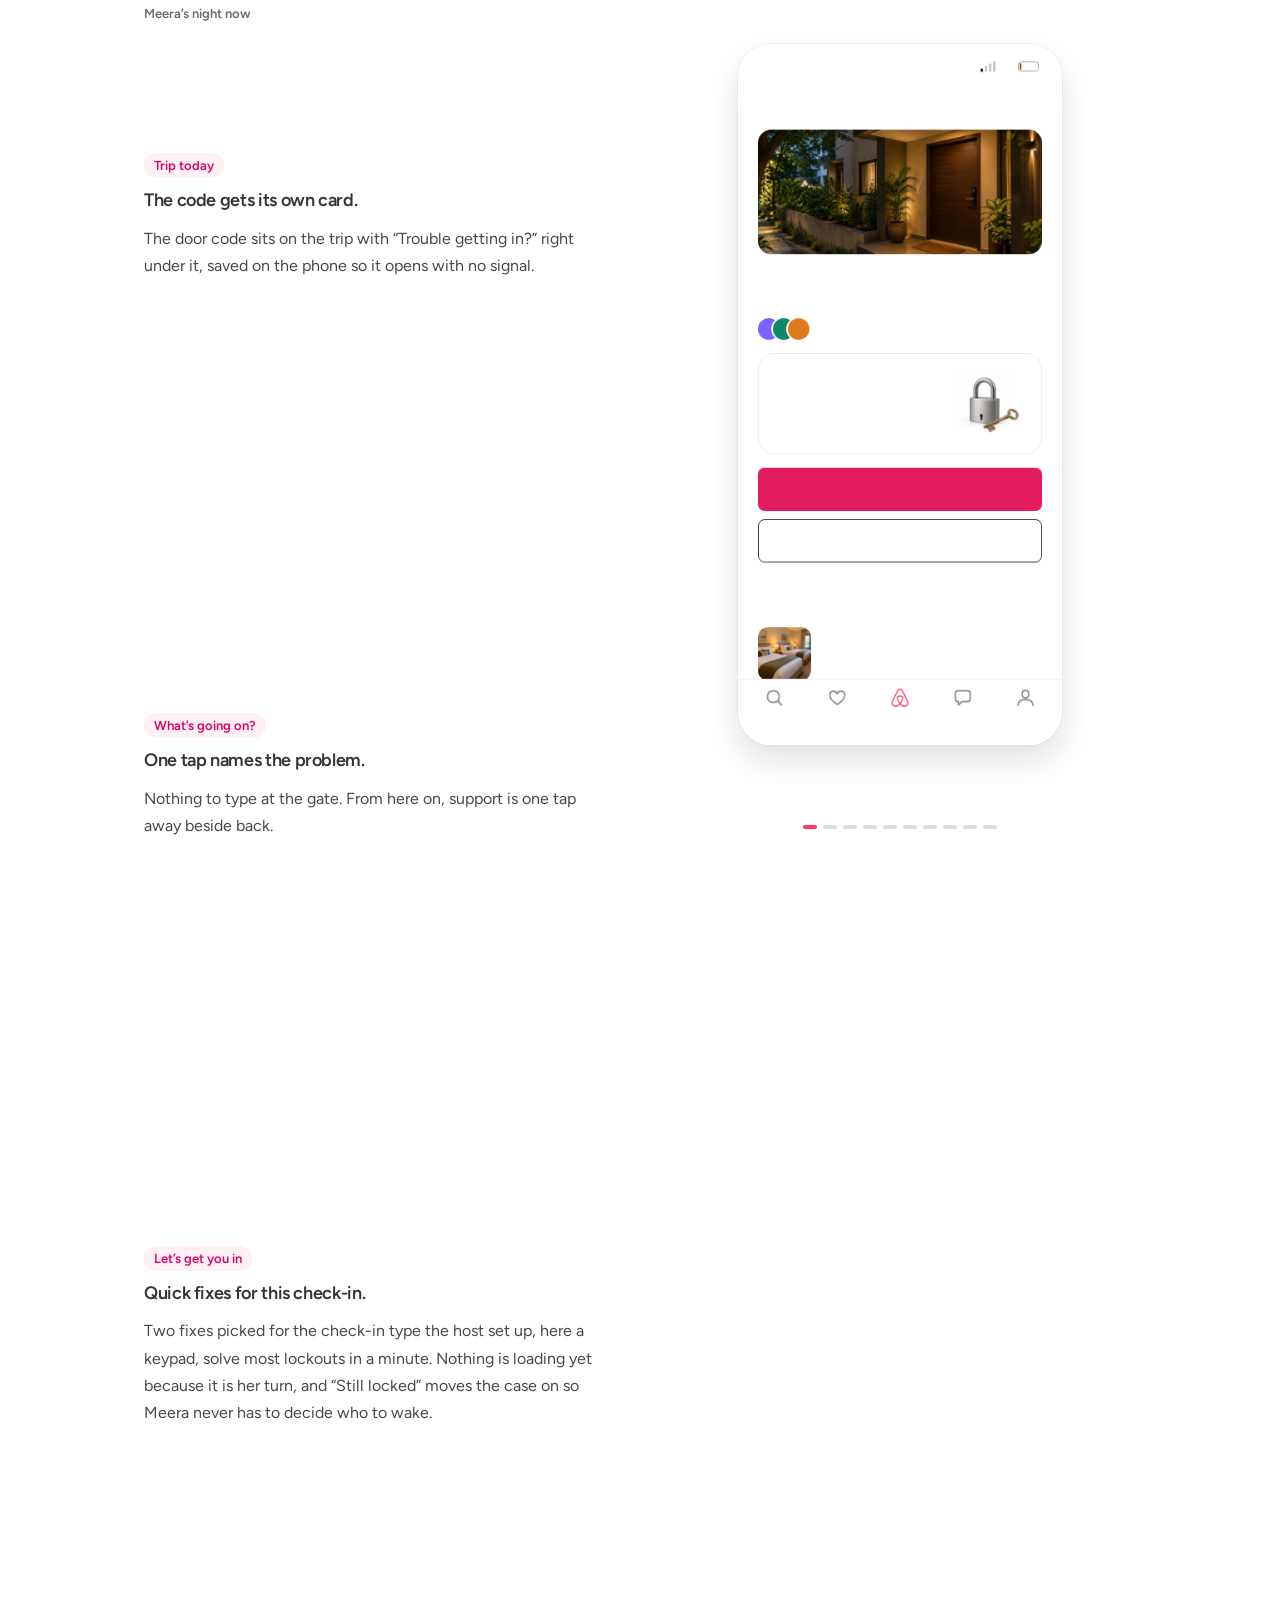
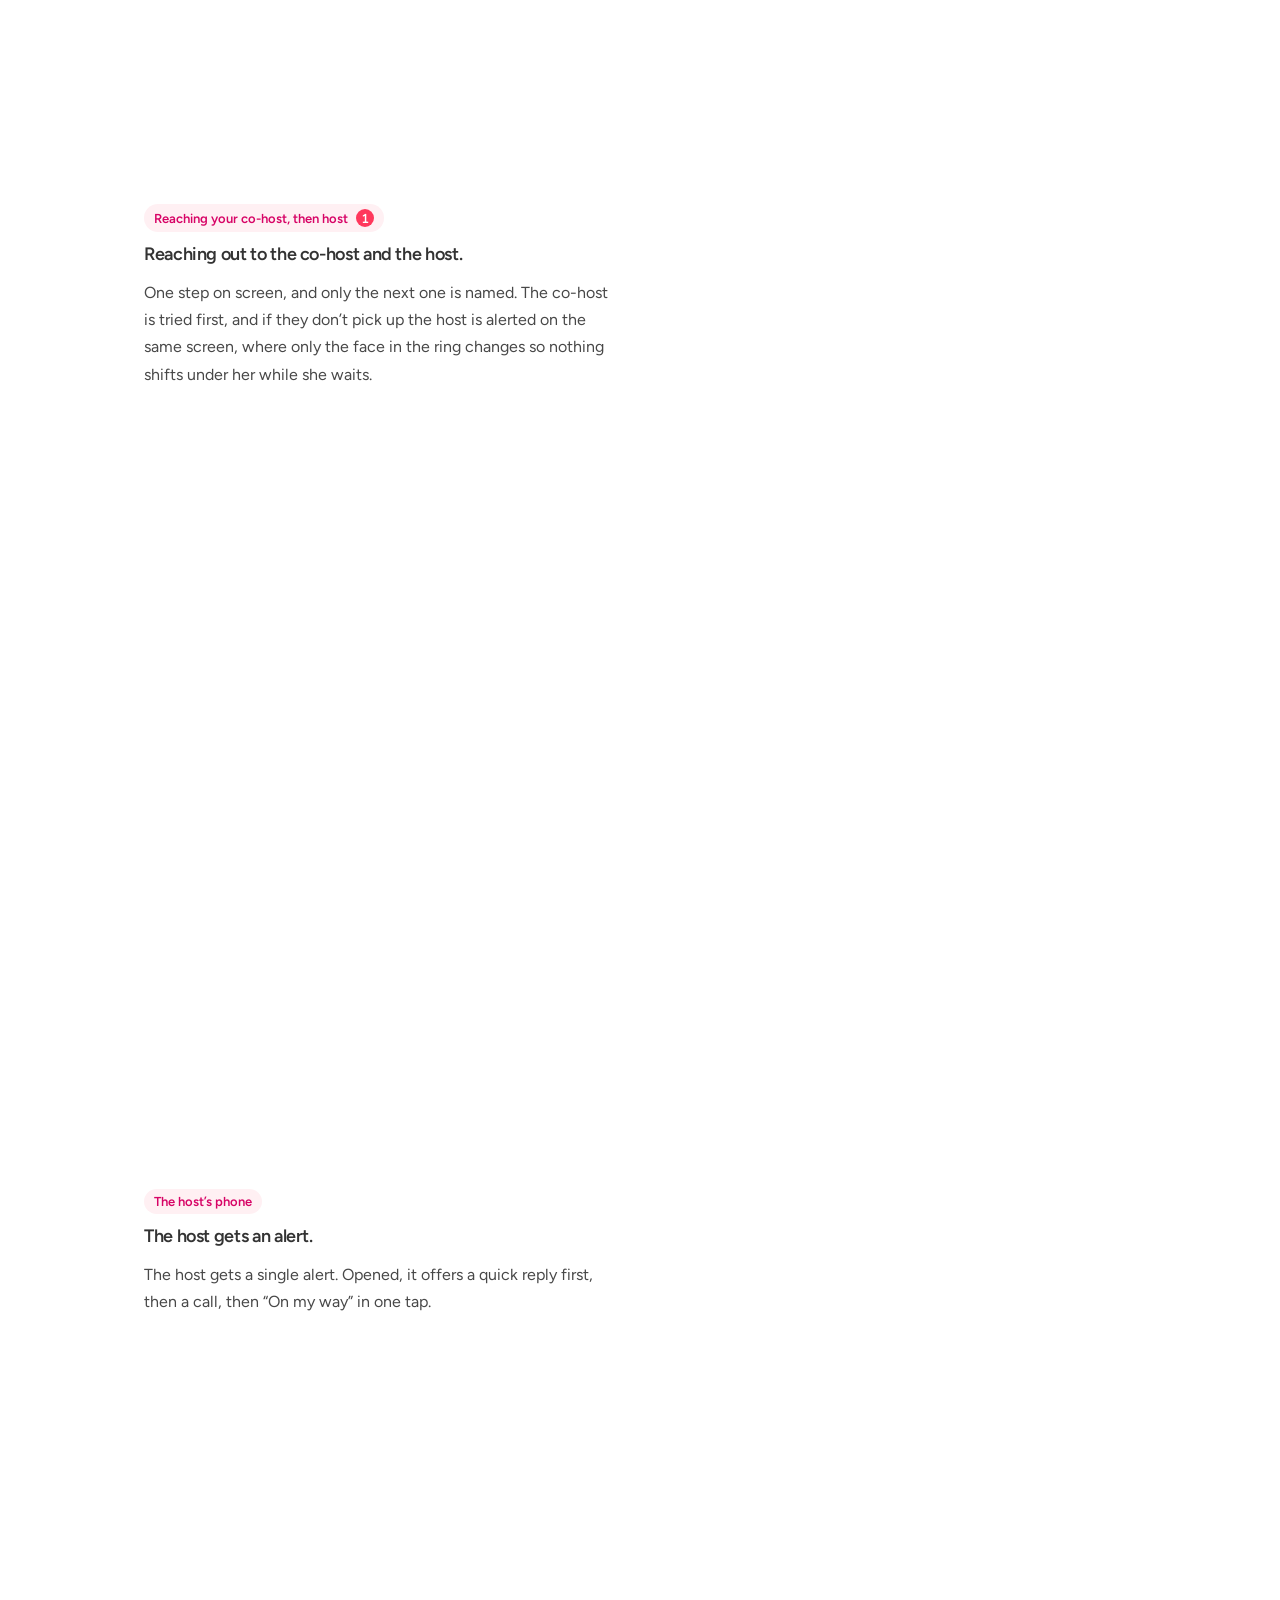
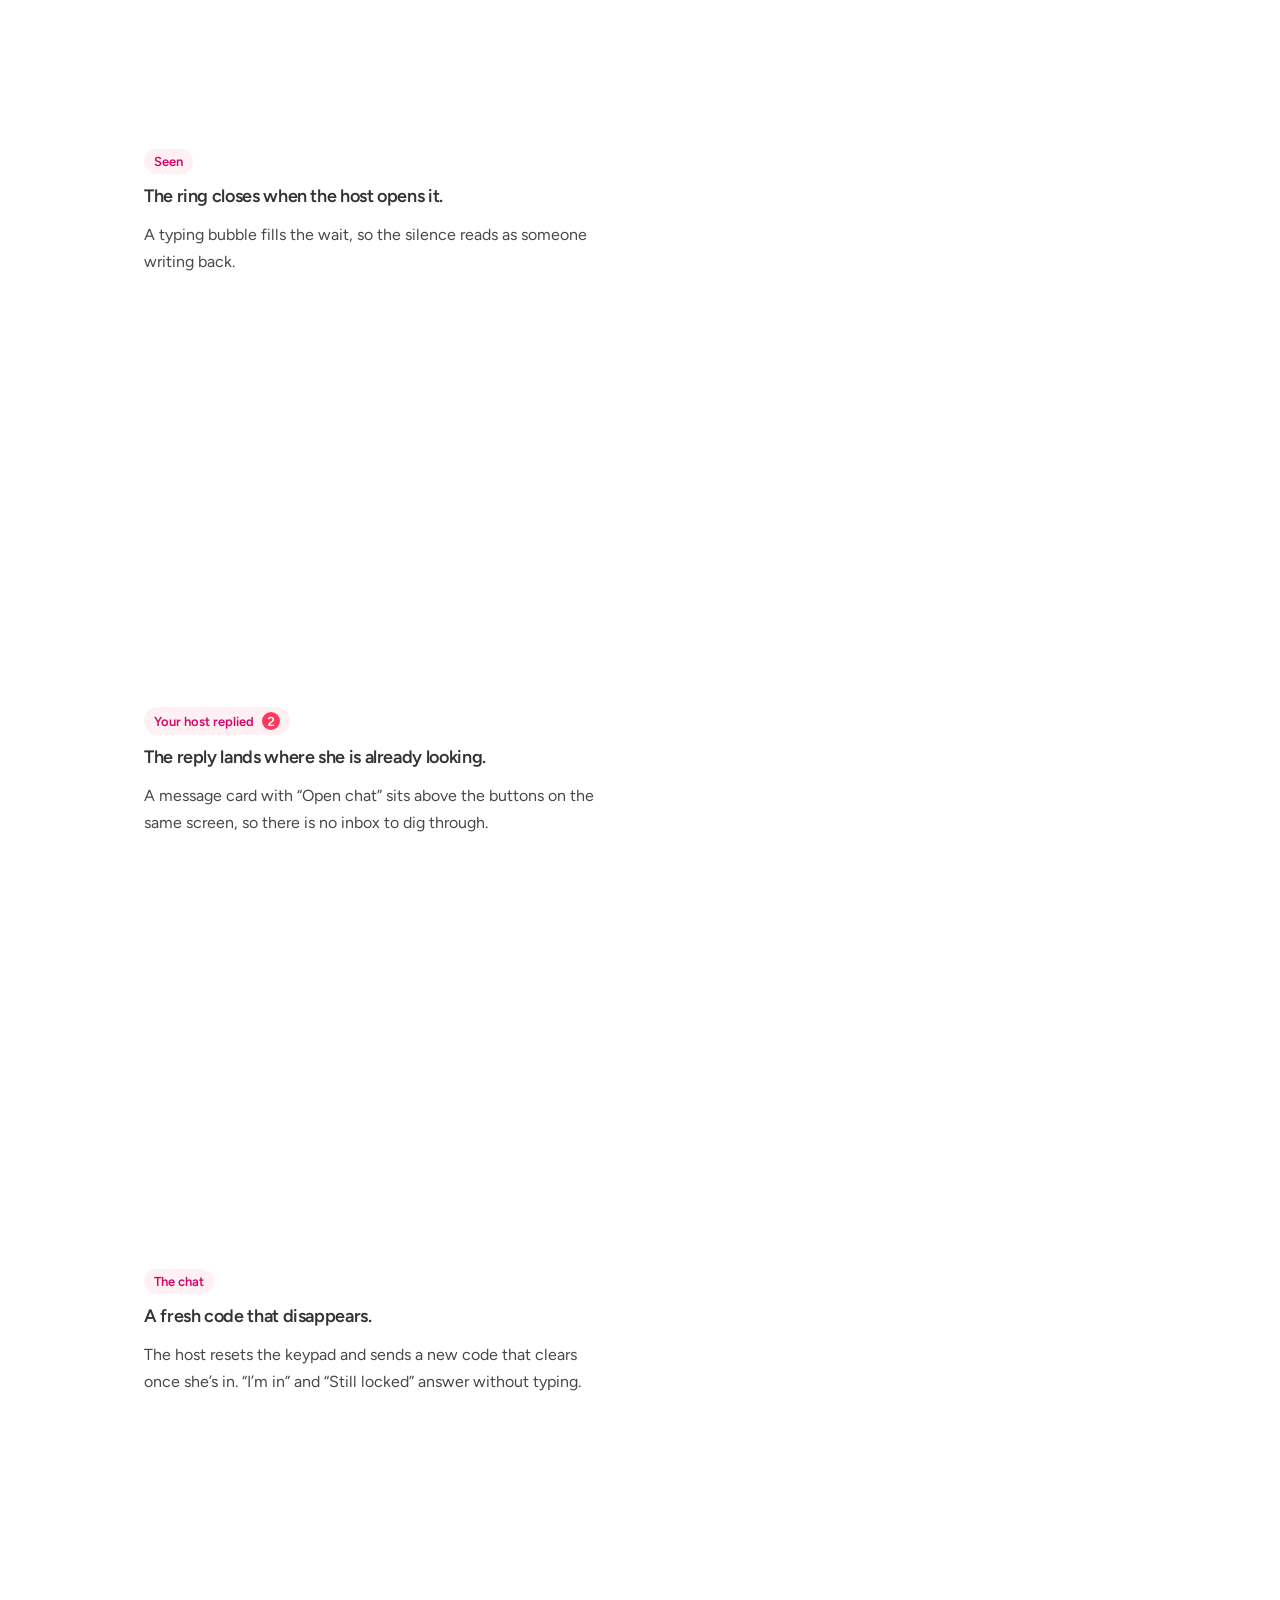
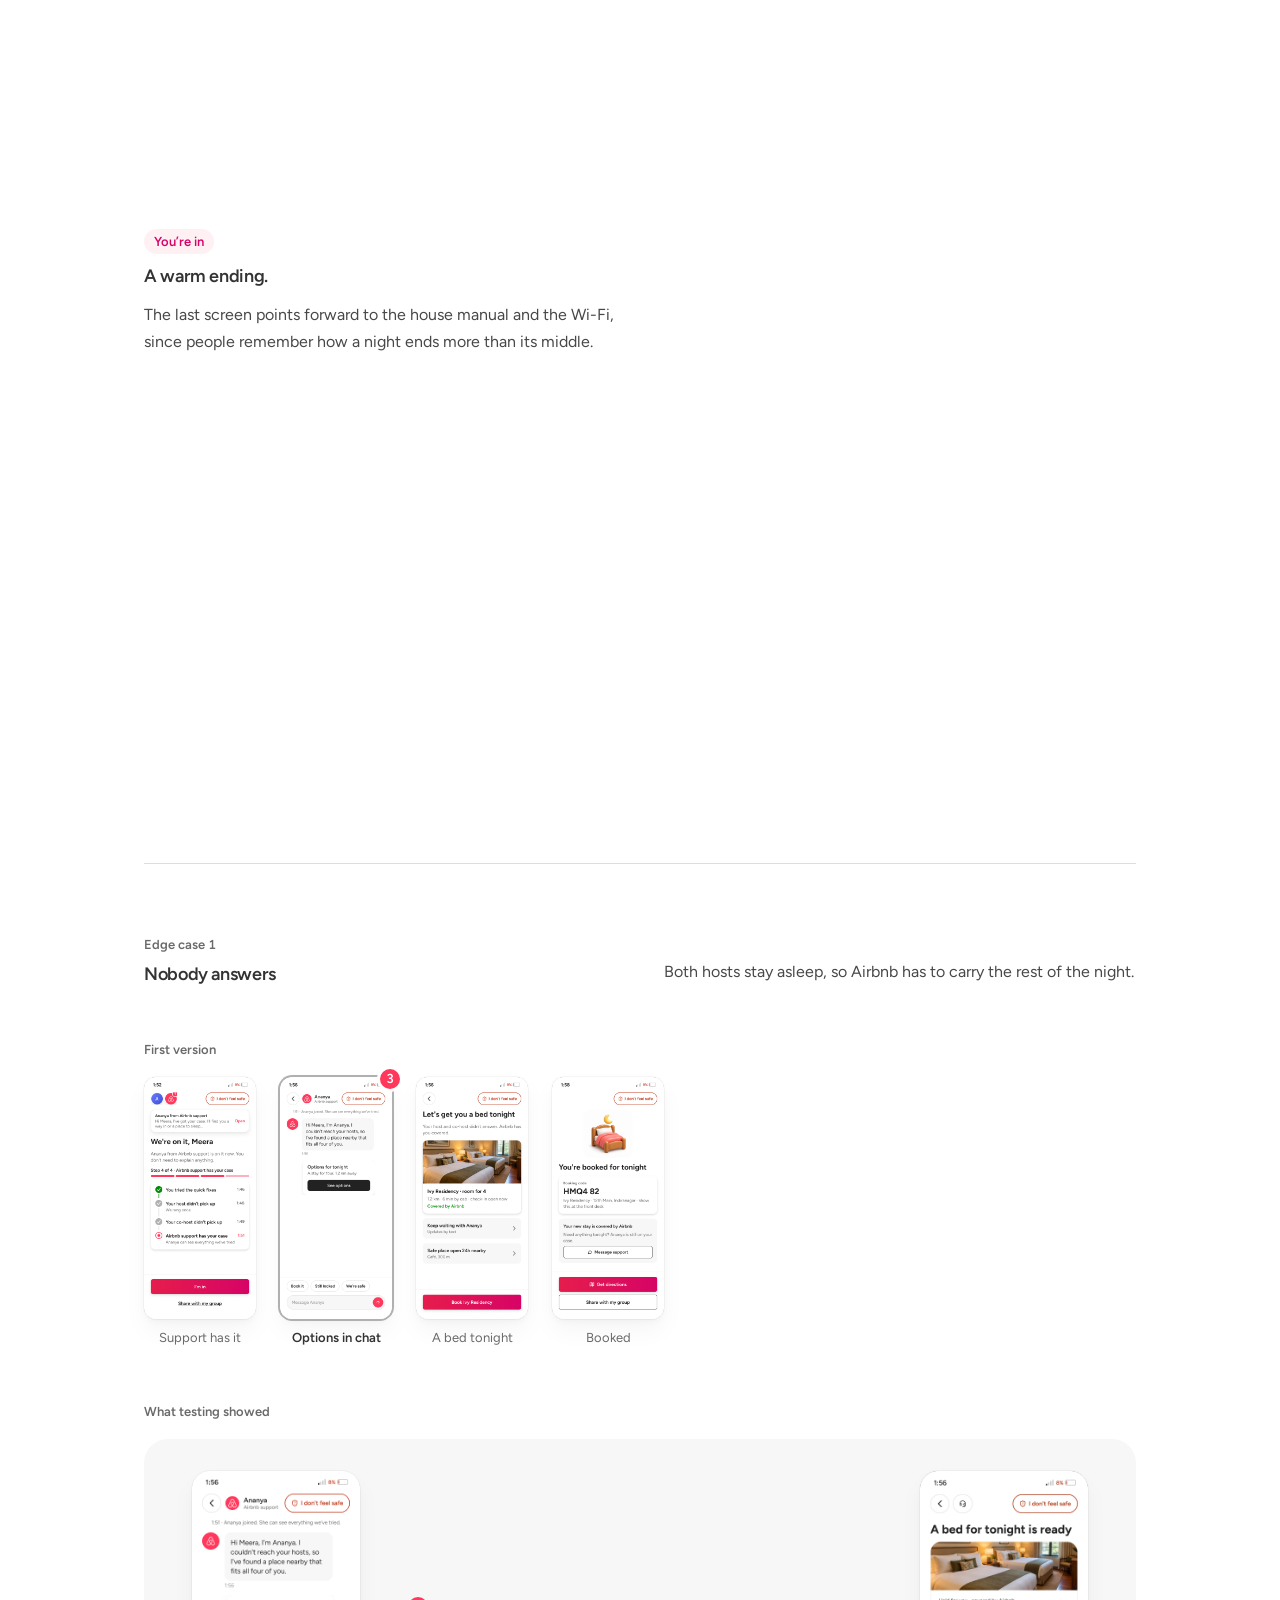
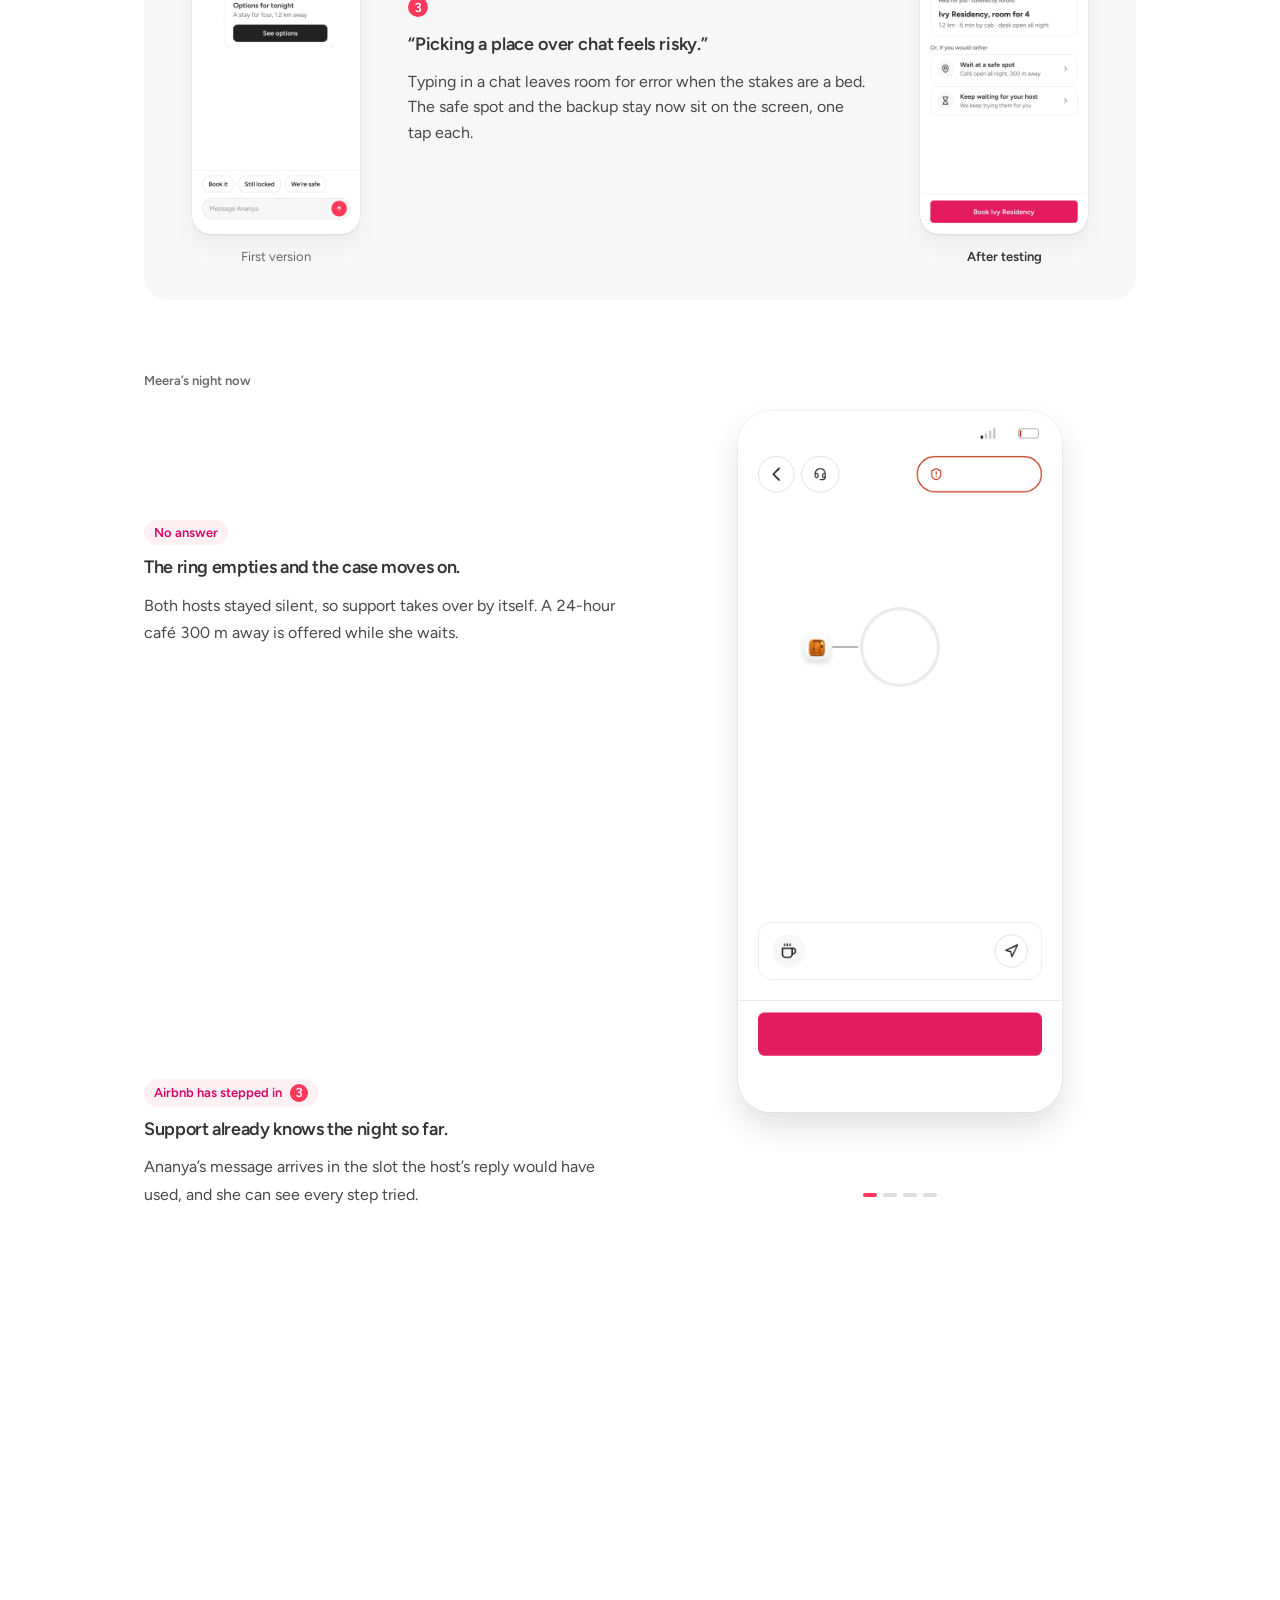
==== commit 21607e90: "Open the prototype from the story phones and move its link under Final design Co-Authored-By: Claude" ====
--- a/index.html
+++ b/index.html
@@ -267,6 +267,7 @@
     <section class="wrap sec" id="ch4" data-ch="4">
       <h2 class="h2" data-r="0"><span>Final design</span></h2>
       <p class="lead" data-r="1">Peers walked through the first version on a phone, thinking out loud. They said it felt like someone was handling things, and four moments got in the way. Each path below starts with the first version, shows where it broke and ends on the night Meera gets now.</p>
+      <a class="site proto-cta" href="demo/index.html" target="_blank" rel="noopener" data-r="1">Open the working prototype<svg viewBox="0 0 16 16" aria-hidden="true"><path d="M5 11 11 5M6 5h5v5"/></svg></a>
 
       <div class="tpath" id="path-host">
         <div class="path-head" data-r="0">
@@ -351,6 +352,7 @@
           <figure class="stage">
             <figcaption class="vh">The host answers, one screen per step.</figcaption>
             <div class="deck proto">
+              <a class="proto-open" href="demo/index.html#host" target="_blank" rel="noopener" aria-label="Open the working prototype in a new tab"><span>Open the prototype<svg viewBox="0 0 16 16" aria-hidden="true"><path d="M5 11 11 5M6 5h5v5"/></svg></span></a>
               <iframe src="demo/index.html#trips" title="Working prototype: The host answers, one screen per step." loading="lazy"></iframe>
               <div class="deck-idx" aria-hidden="true"><i></i><i></i><i></i><i></i><i></i><i></i><i></i><i></i><i></i><i></i></div>
             </div>
@@ -406,6 +408,7 @@
           <figure class="stage">
             <figcaption class="vh">Nobody answers, one screen per step.</figcaption>
             <div class="deck proto">
+              <a class="proto-open" href="demo/index.html#nobody" target="_blank" rel="noopener" aria-label="Open the working prototype in a new tab"><span>Open the prototype<svg viewBox="0 0 16 16" aria-hidden="true"><path d="M5 11 11 5M6 5h5v5"/></svg></span></a>
               <iframe src="demo/index.html#noanswer" title="Working prototype: Nobody answers, one screen per step." loading="lazy"></iframe>
               <div class="deck-idx" aria-hidden="true"><i></i><i></i><i></i><i></i></div>
             </div>
@@ -449,6 +452,7 @@
           <figure class="stage">
             <figcaption class="vh">Bad network, one screen per step.</figcaption>
             <div class="deck proto">
+              <a class="proto-open" href="demo/index.html#network" target="_blank" rel="noopener" aria-label="Open the working prototype in a new tab"><span>Open the prototype<svg viewBox="0 0 16 16" aria-hidden="true"><path d="M5 11 11 5M6 5h5v5"/></svg></span></a>
               <iframe src="demo/index.html#offline" title="Working prototype: Bad network, one screen per step." loading="lazy"></iframe>
               <div class="deck-idx" aria-hidden="true"><i></i><i></i></div>
             </div>
@@ -485,6 +489,7 @@
           <figure class="stage">
             <figcaption class="vh">The group and feeling unsafe, one screen per step.</figcaption>
             <div class="deck proto">
+              <a class="proto-open" href="demo/index.html#host" target="_blank" rel="noopener" aria-label="Open the working prototype in a new tab"><span>Open the prototype<svg viewBox="0 0 16 16" aria-hidden="true"><path d="M5 11 11 5M6 5h5v5"/></svg></span></a>
               <iframe src="demo/index.html#group" title="Working prototype: The group and feeling unsafe, one screen per step." loading="lazy"></iframe>
               <div class="deck-idx" aria-hidden="true"><i></i><i></i></div>
             </div>
@@ -601,7 +606,6 @@
       <p>Airbnb late-night arrival · a design exercise, not affiliated with Airbnb</p>
       <p>Illustrations generated with Figma AI in Airbnb’s 3D object style · App icons belong to their owners</p>
     </div>
-    <a class="site alt" href="demo/index.html" target="_blank" rel="noopener">Open the working prototype<svg viewBox="0 0 16 16" aria-hidden="true"><path d="M5 11 11 5M6 5h5v5"/></svg></a>
   </footer>
 </div>
 </body>
--- a/styles.css
+++ b/styles.css
@@ -1038,3 +1038,15 @@
 .pj-st .t{font-size:15px}
 .pj-st .q{font-size:14px;font-weight:600;fill:#222;font-style:italic}
 footer.foot{max-width:1120px}
+
+/* the prototype link under the final design heading */
+.proto-cta{justify-self:start;margin-top:20px}
+@media (min-width:901px){.sec>.proto-cta{grid-column:1;grid-row:2;align-self:start;margin-top:24px}.sec:has(>.proto-cta)>.lead{grid-row:1 / span 2}.sec:has(>.proto-cta)>.h2{align-self:start}}
+
+/* tapping a story phone opens the full prototype */
+.deck.proto{position:relative}
+.proto-open{position:absolute;inset:0;z-index:3;display:flex;align-items:flex-end;justify-content:center;padding-bottom:12%;border-radius:12%/5.5%;text-decoration:none;cursor:pointer}
+.proto-open span{display:inline-flex;align-items:center;gap:6px;height:36px;padding:0 14px;border-radius:999px;background:var(--ink);color:#fff;font-size:var(--t5);font-weight:600;opacity:0;translate:0 8px;transition:opacity .25s,translate .35s var(--out);box-shadow:var(--sh-lg)}
+.proto-open span svg{width:14px;height:14px;fill:none;stroke:currentColor;stroke-width:1.8;stroke-linecap:round;stroke-linejoin:round}
+.proto-open:hover span,.proto-open:focus-visible span{opacity:1;translate:0 0}
+@media (hover:none){.proto-open span{opacity:1;translate:0 0}}
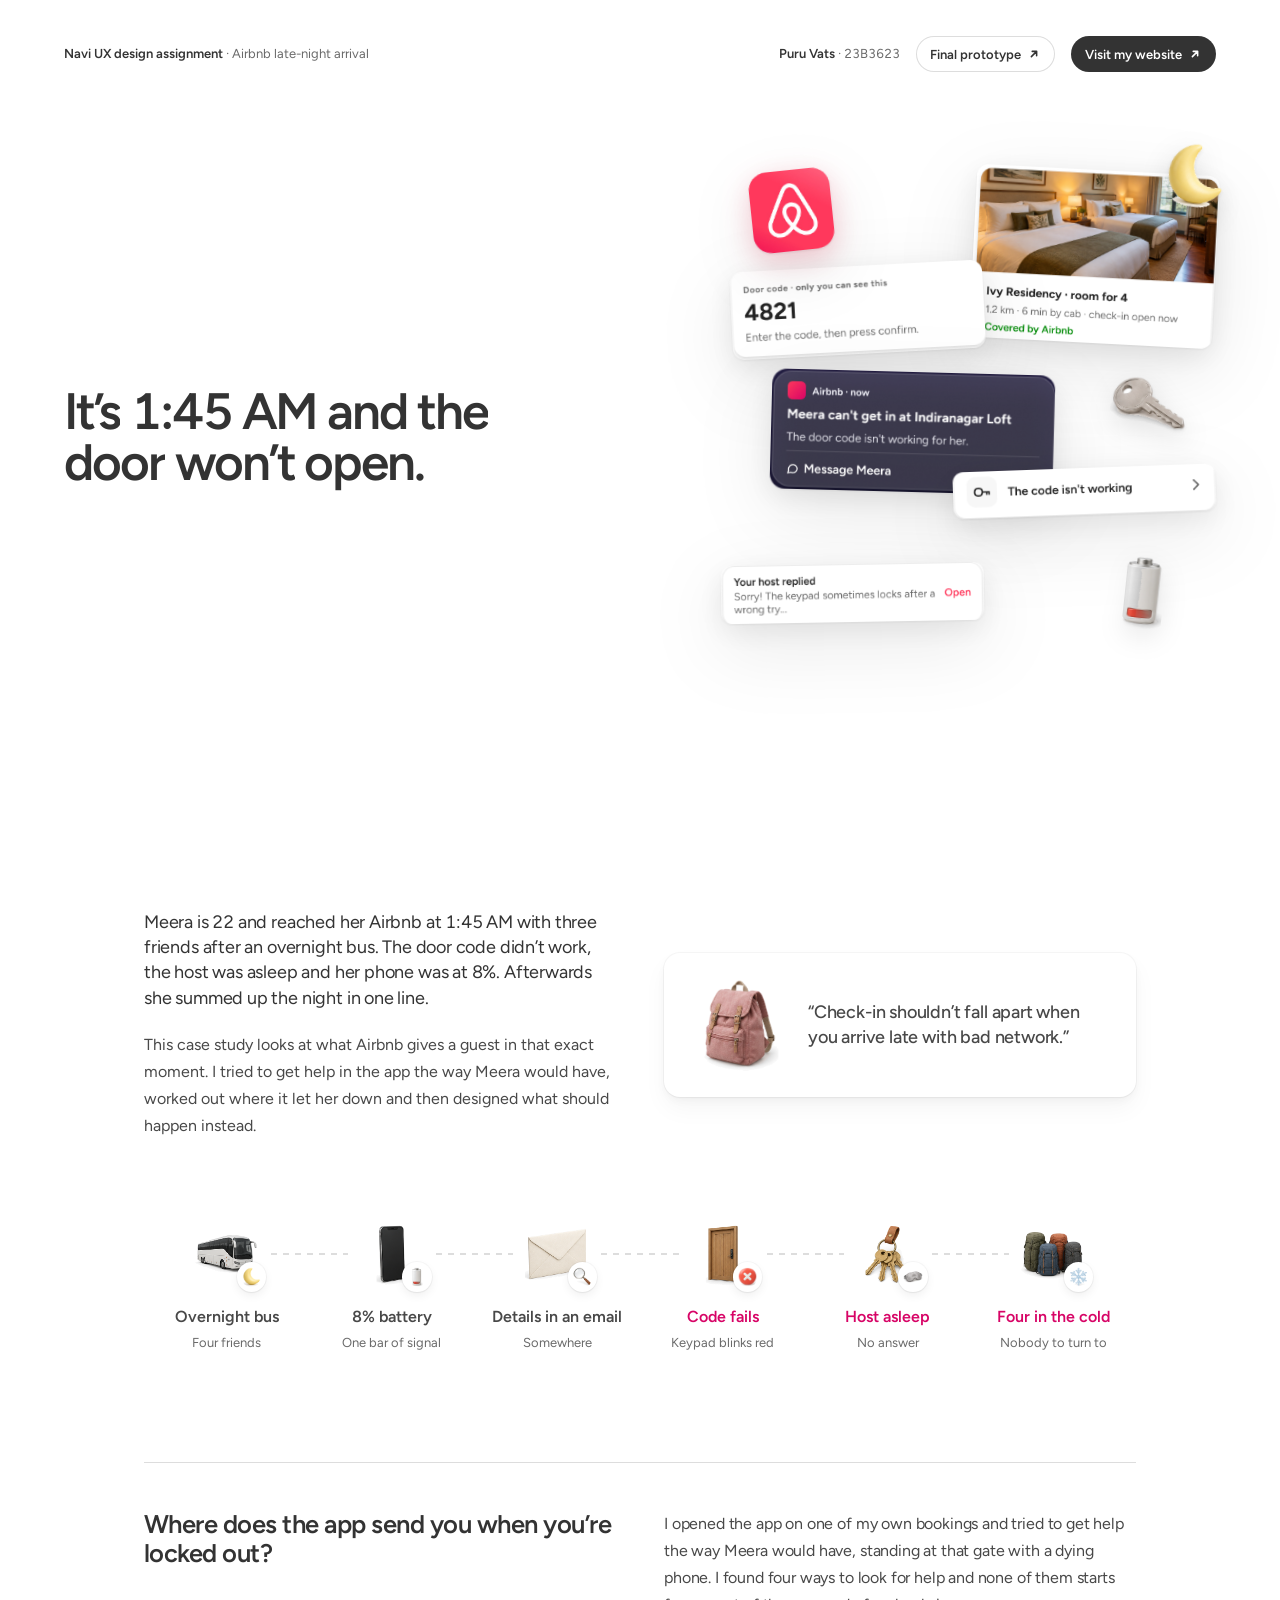
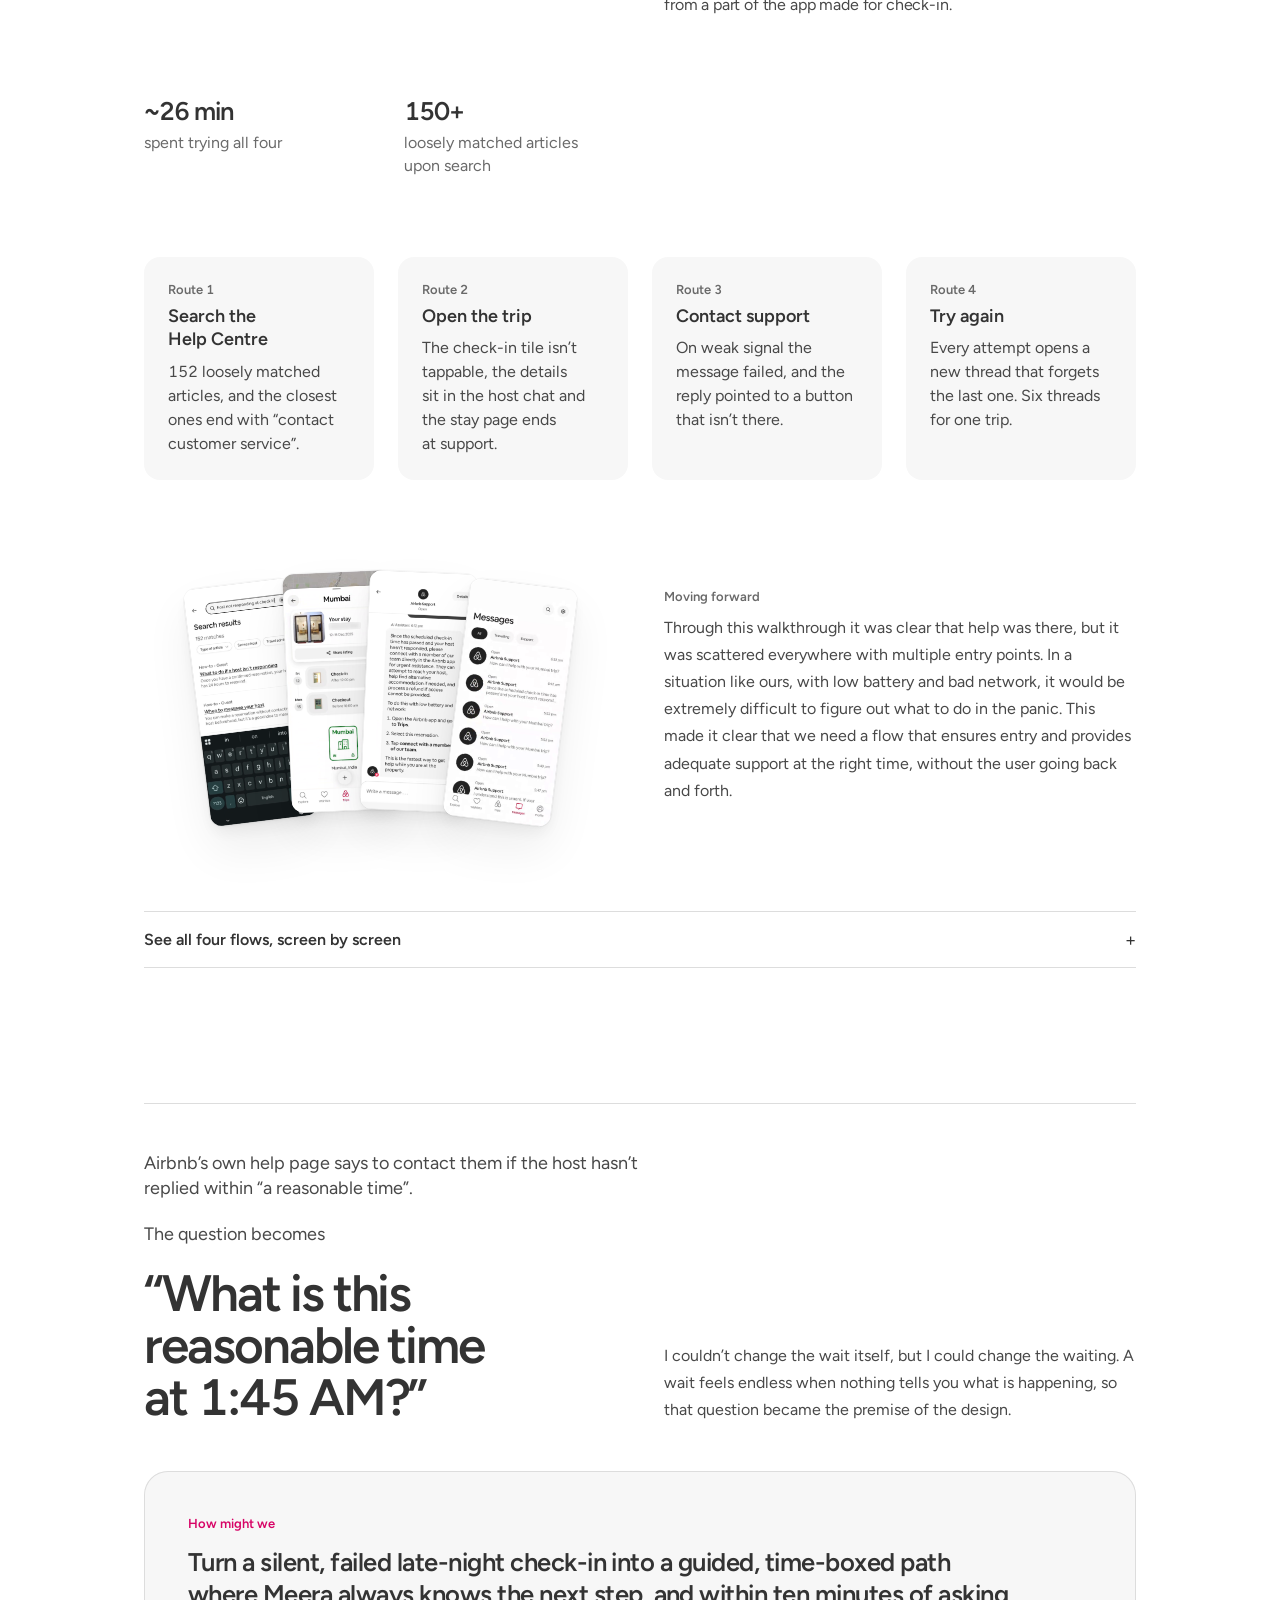
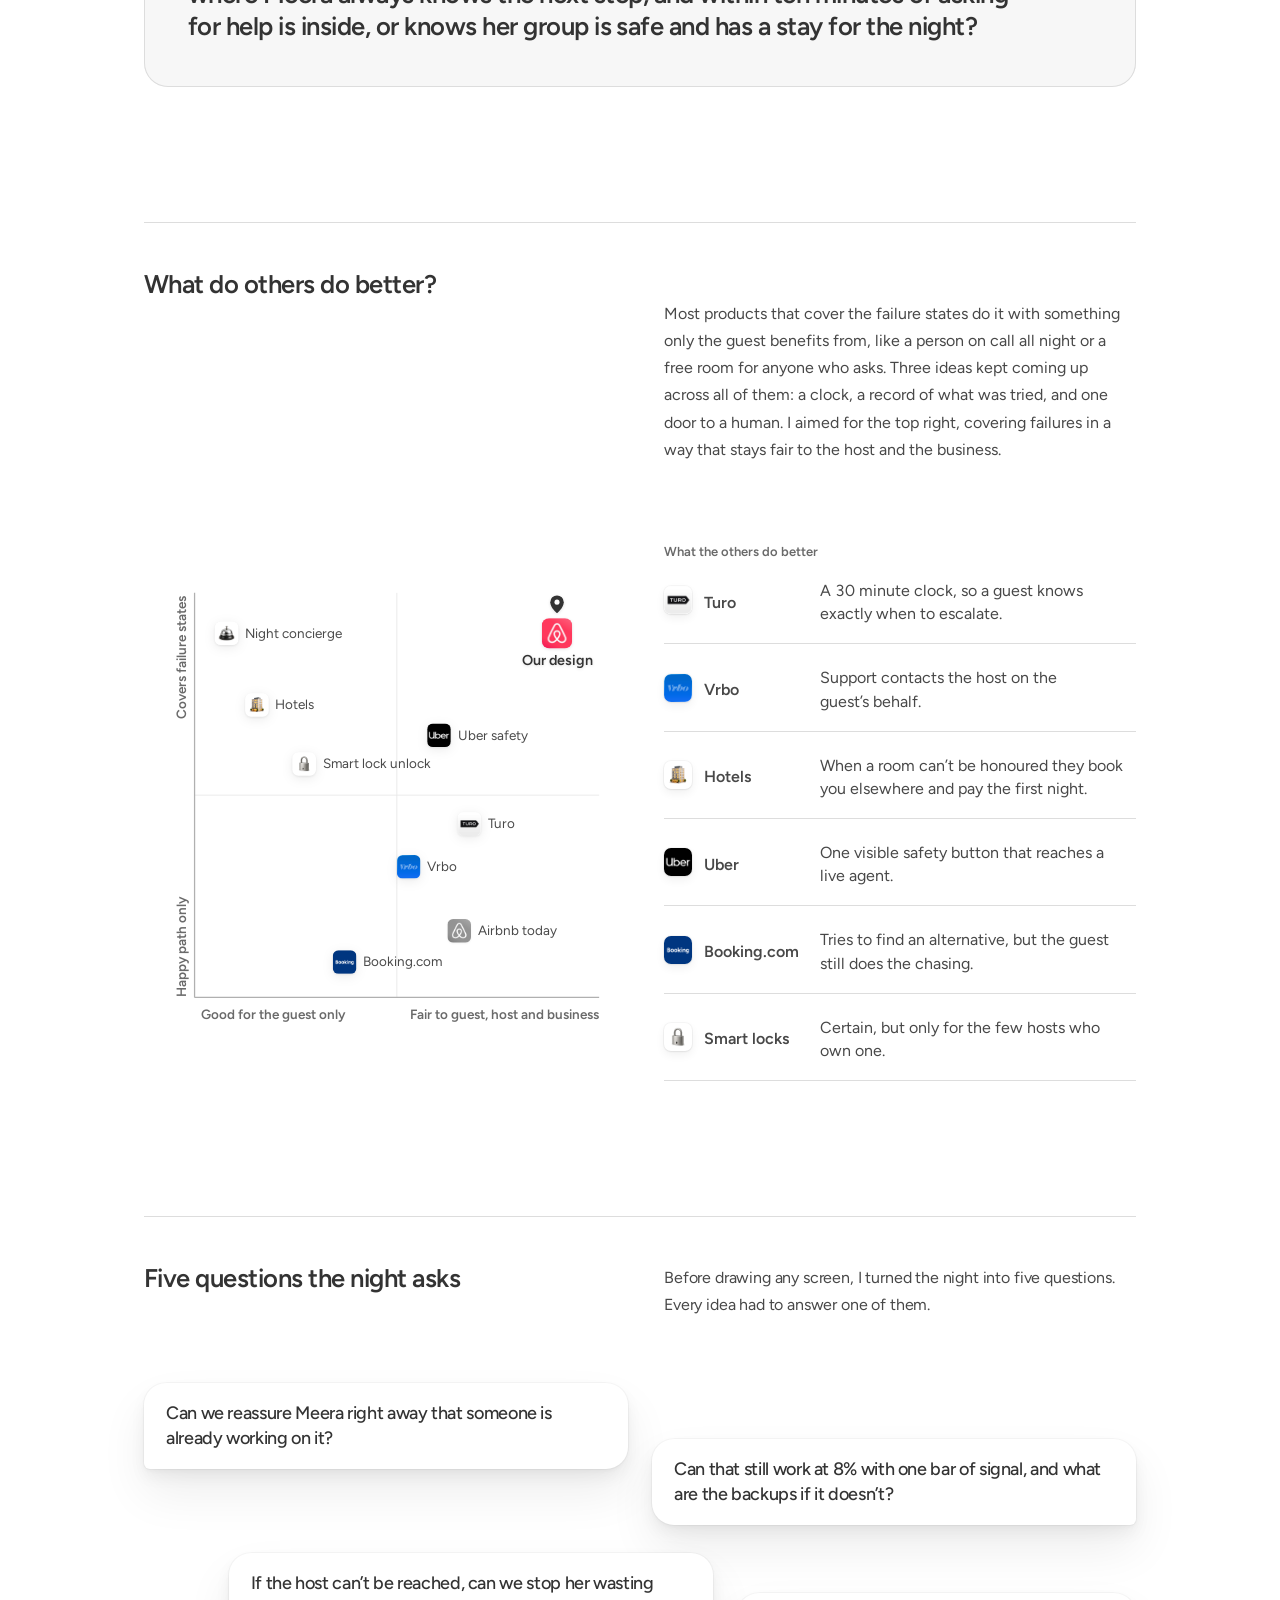
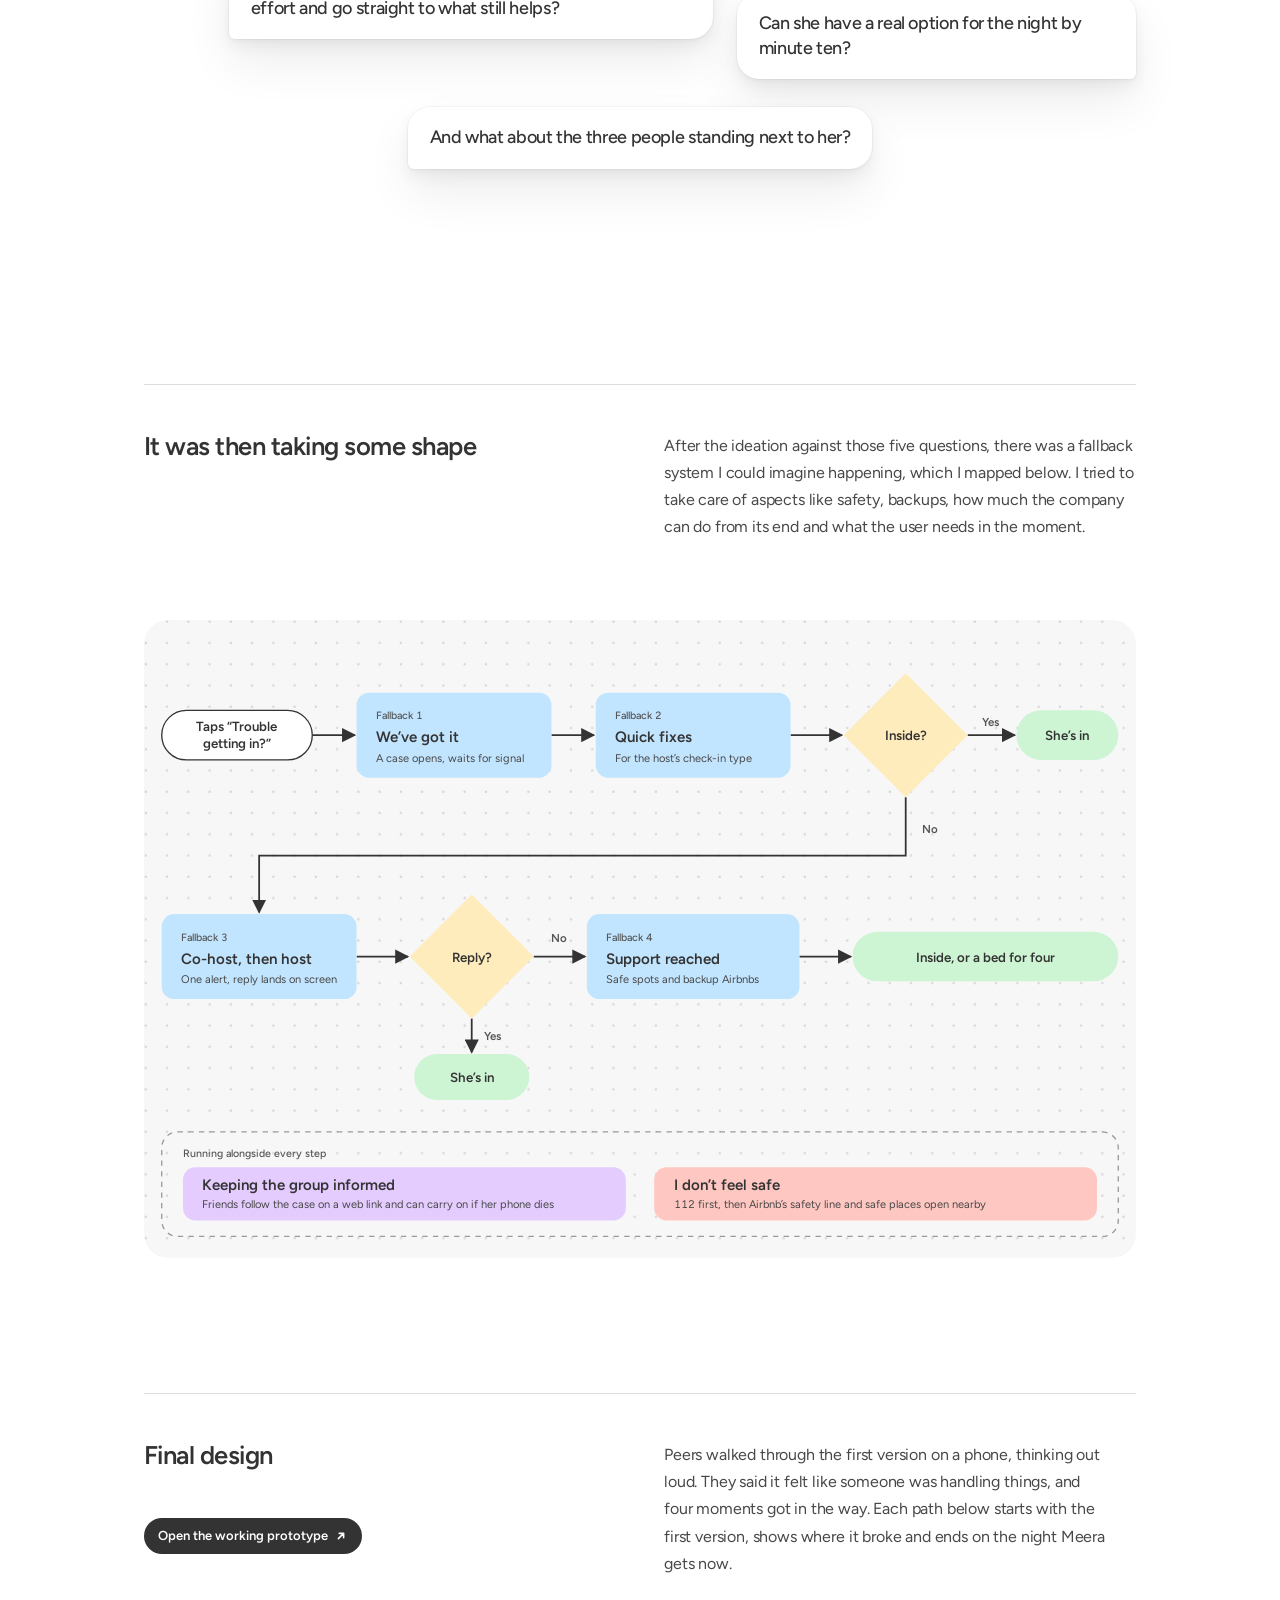
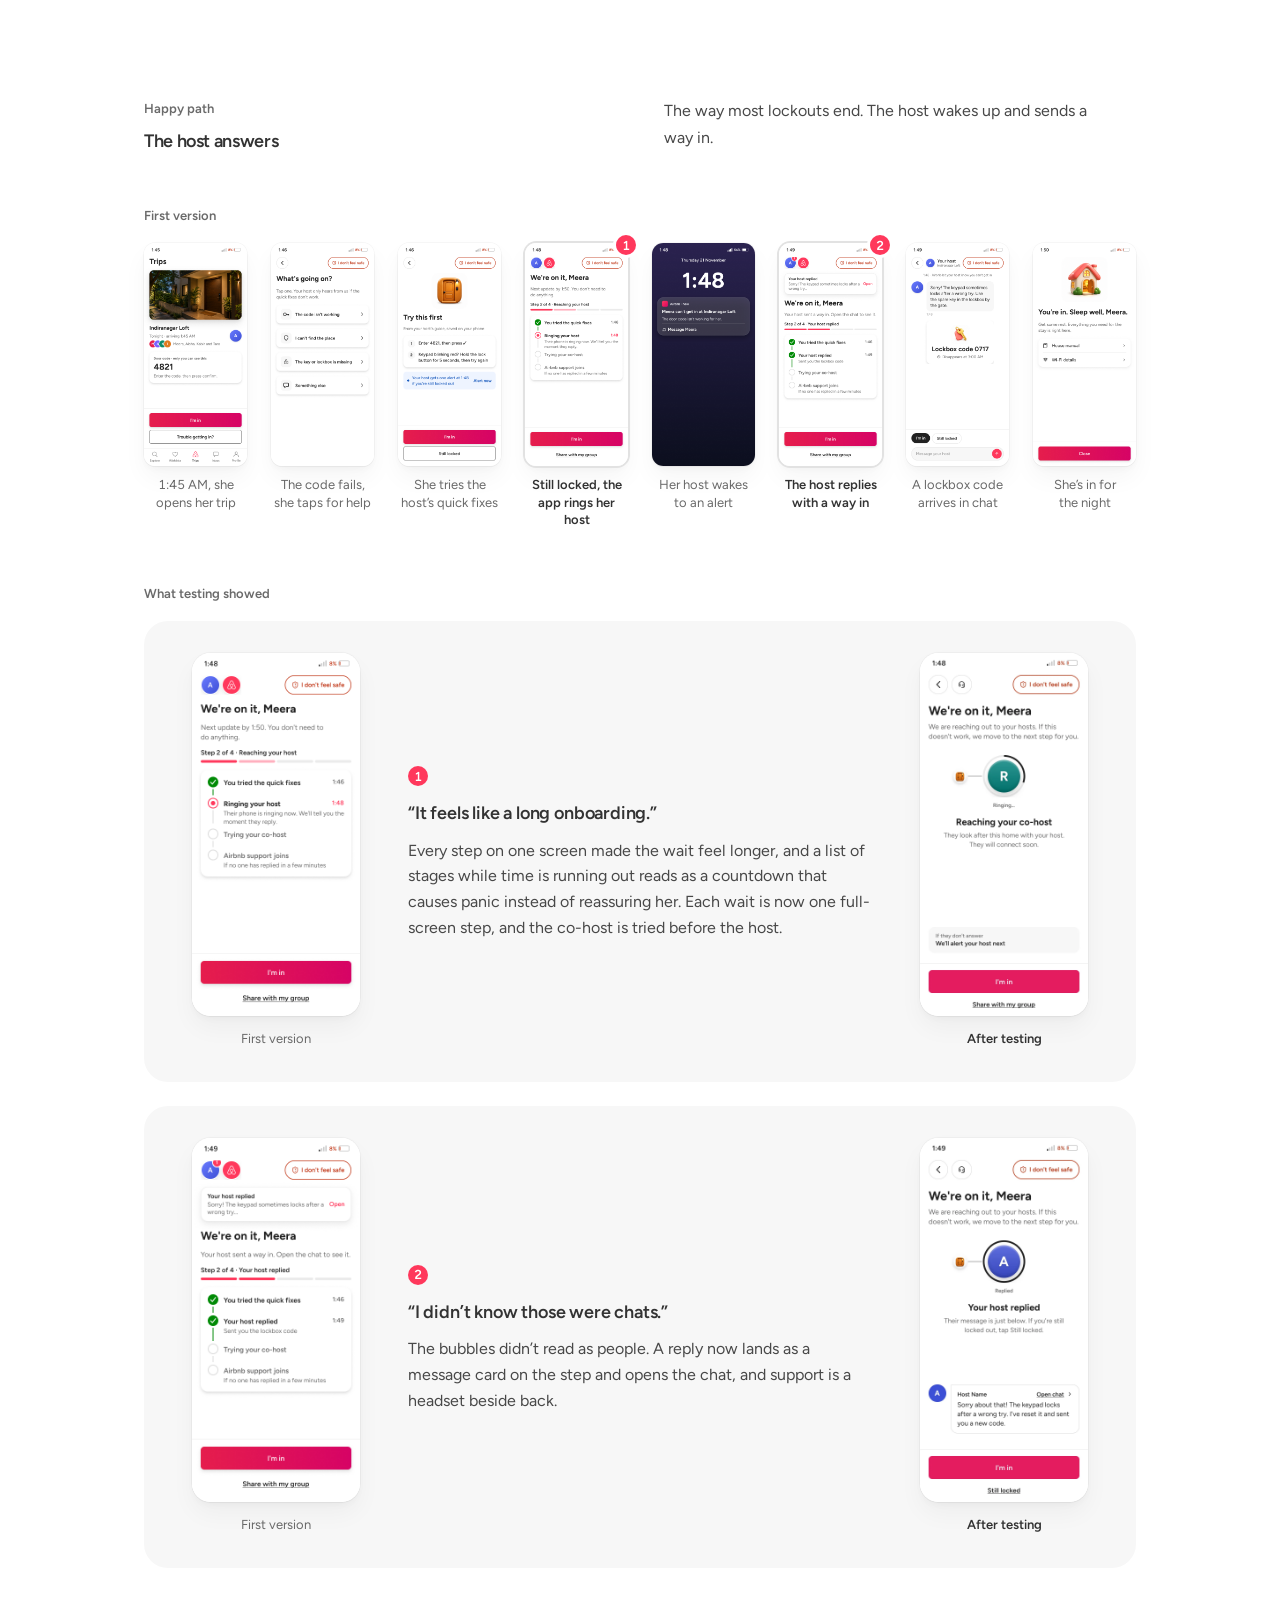
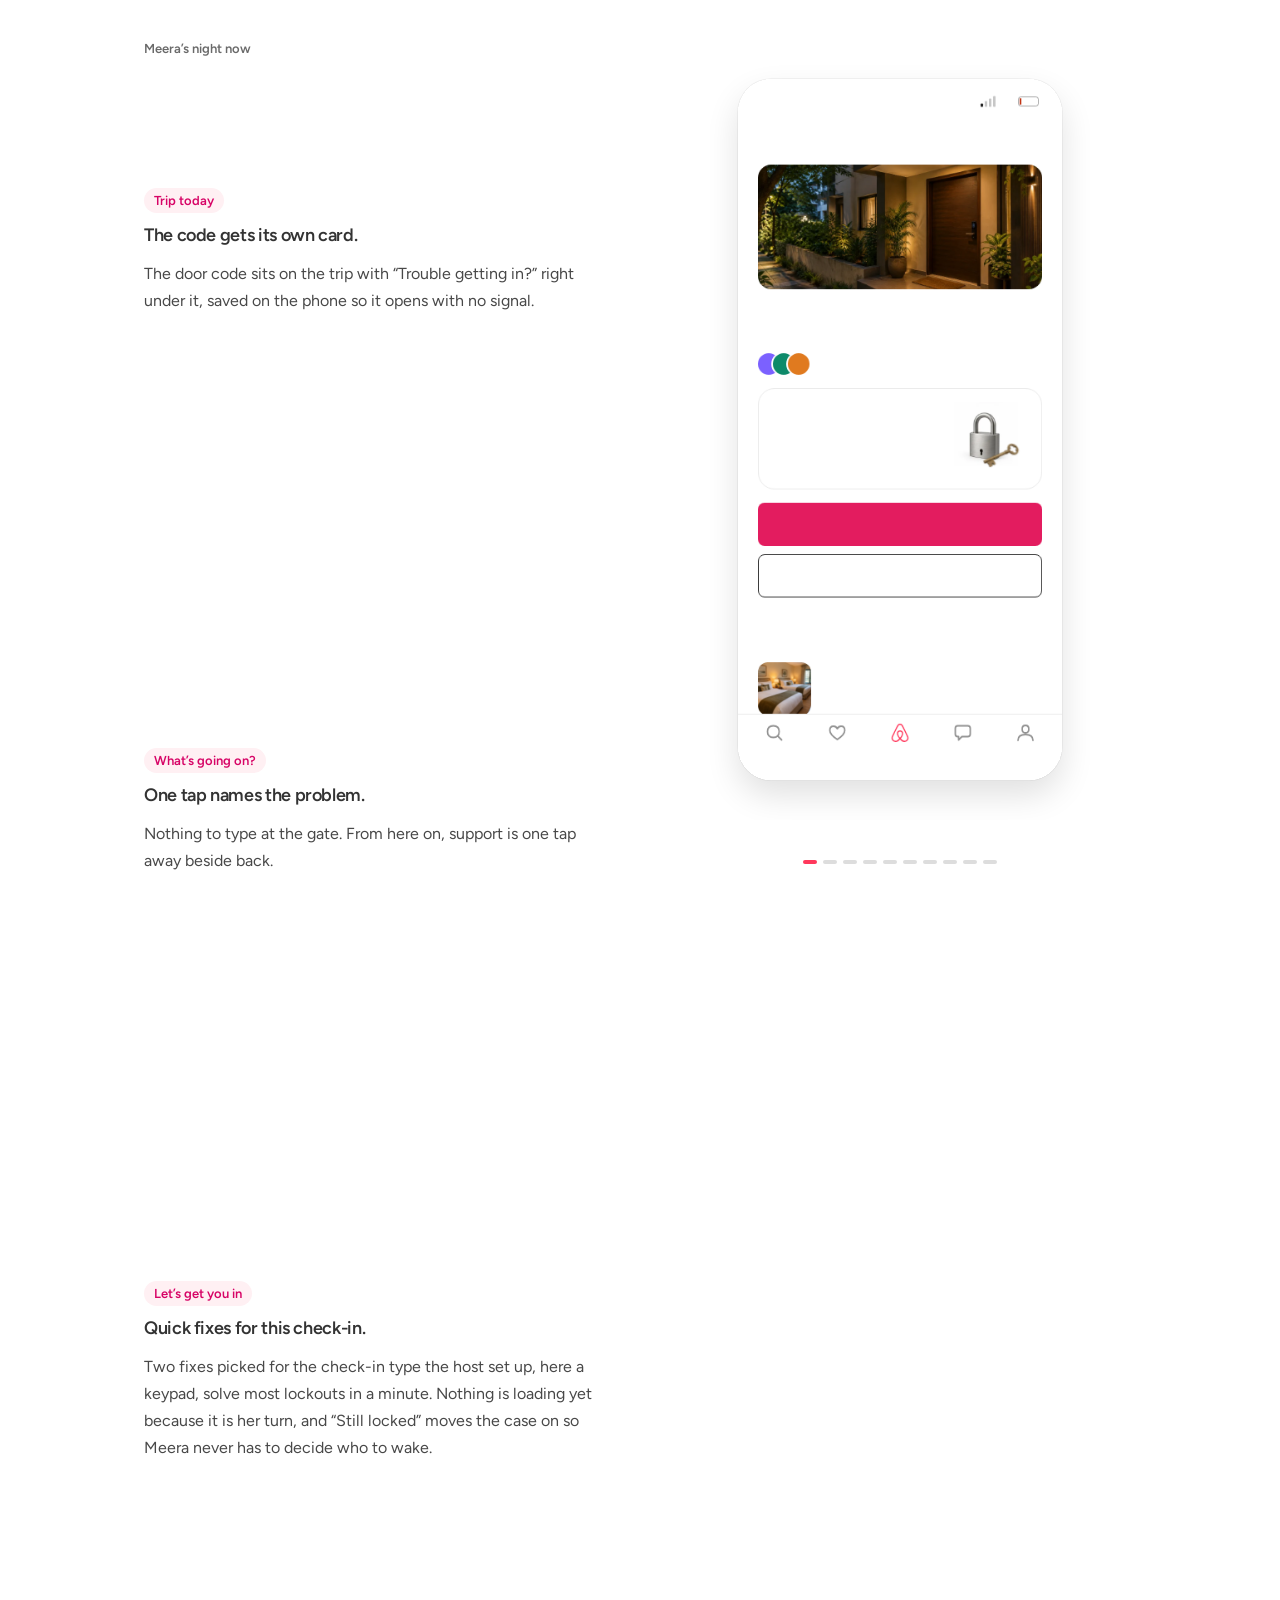
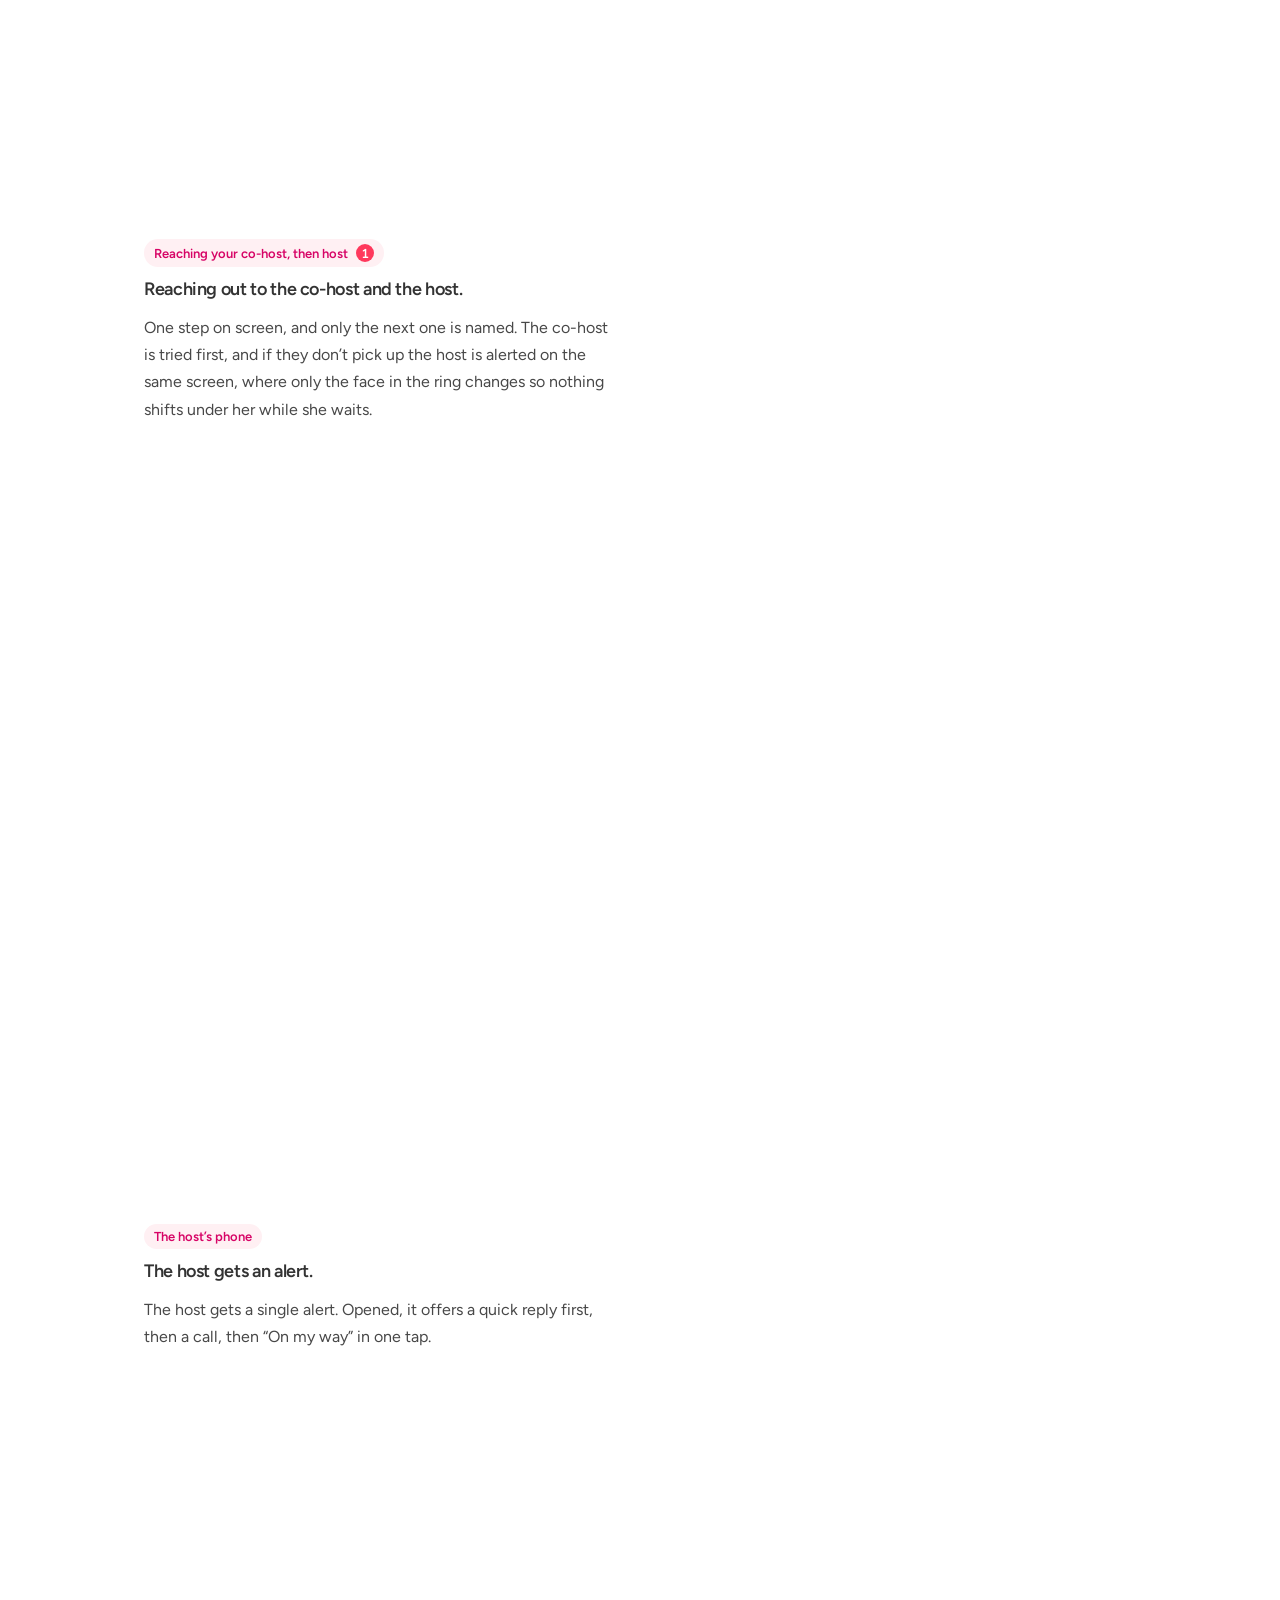
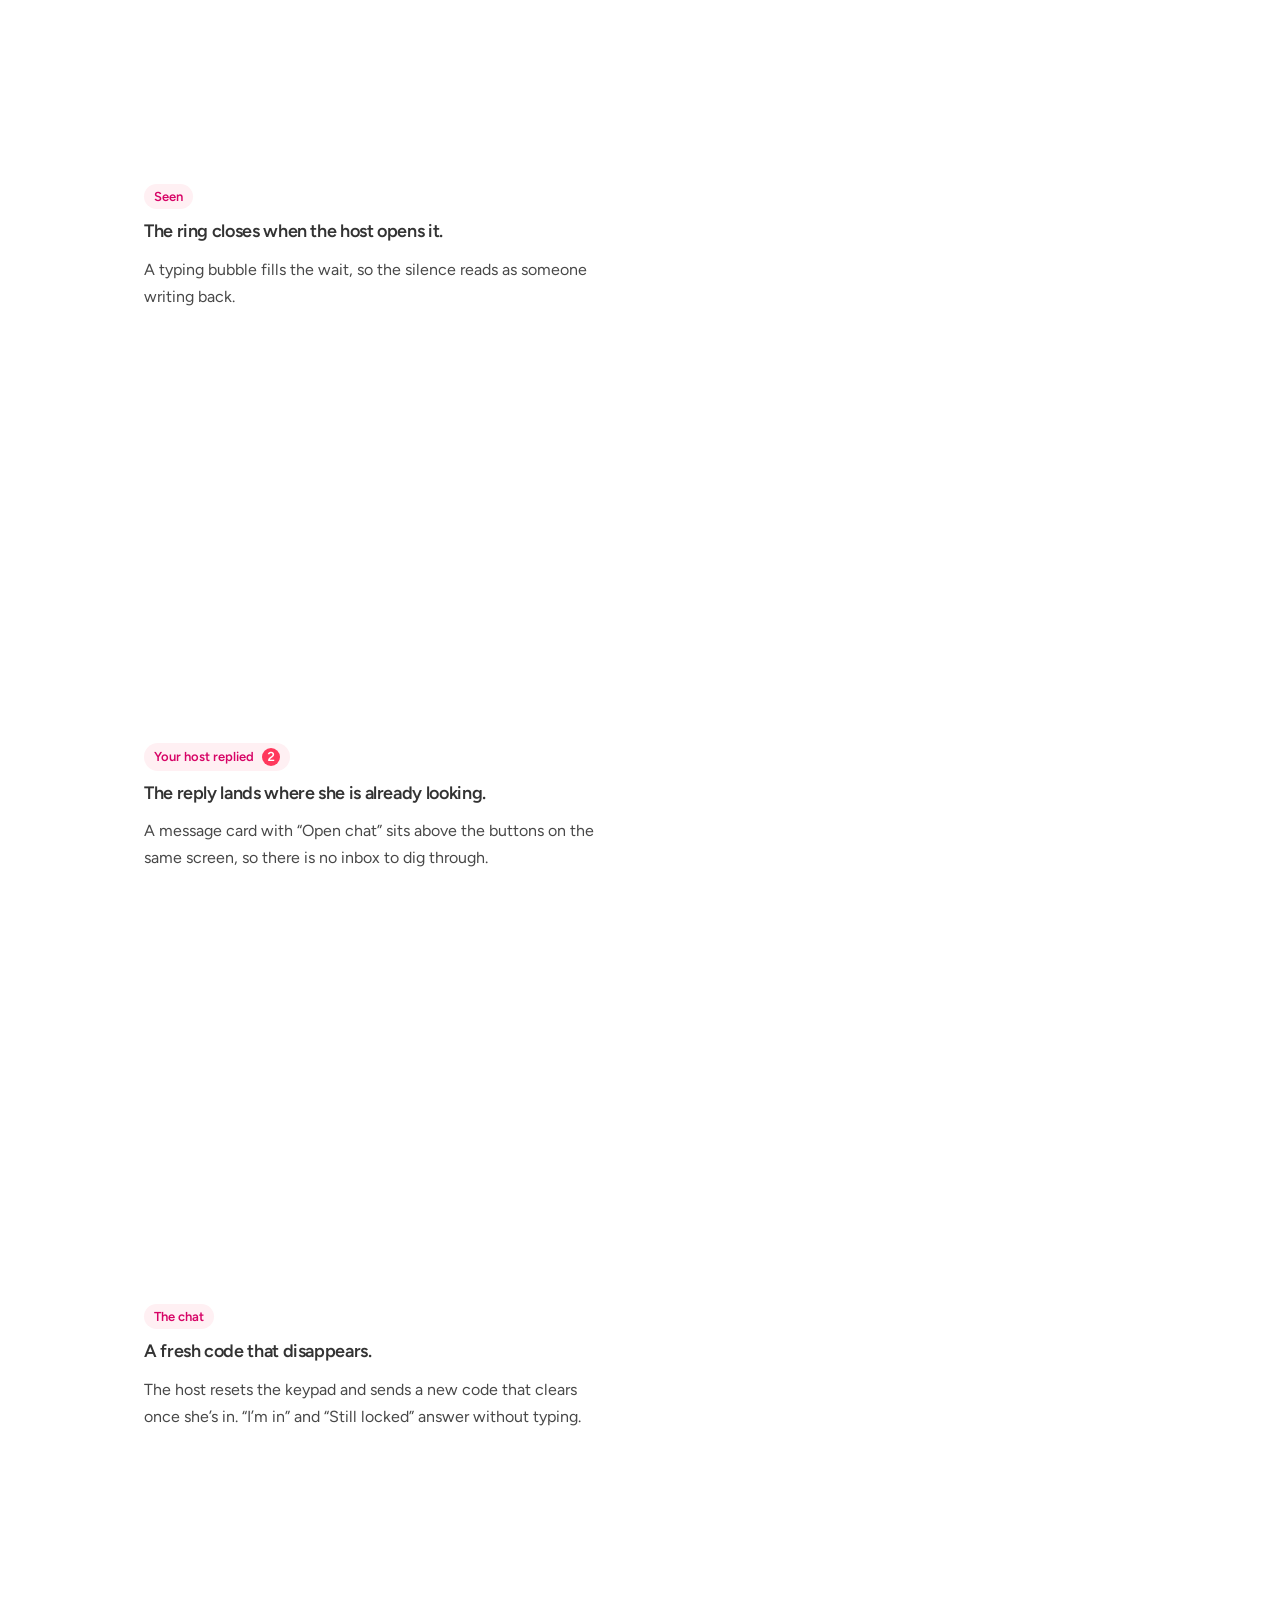
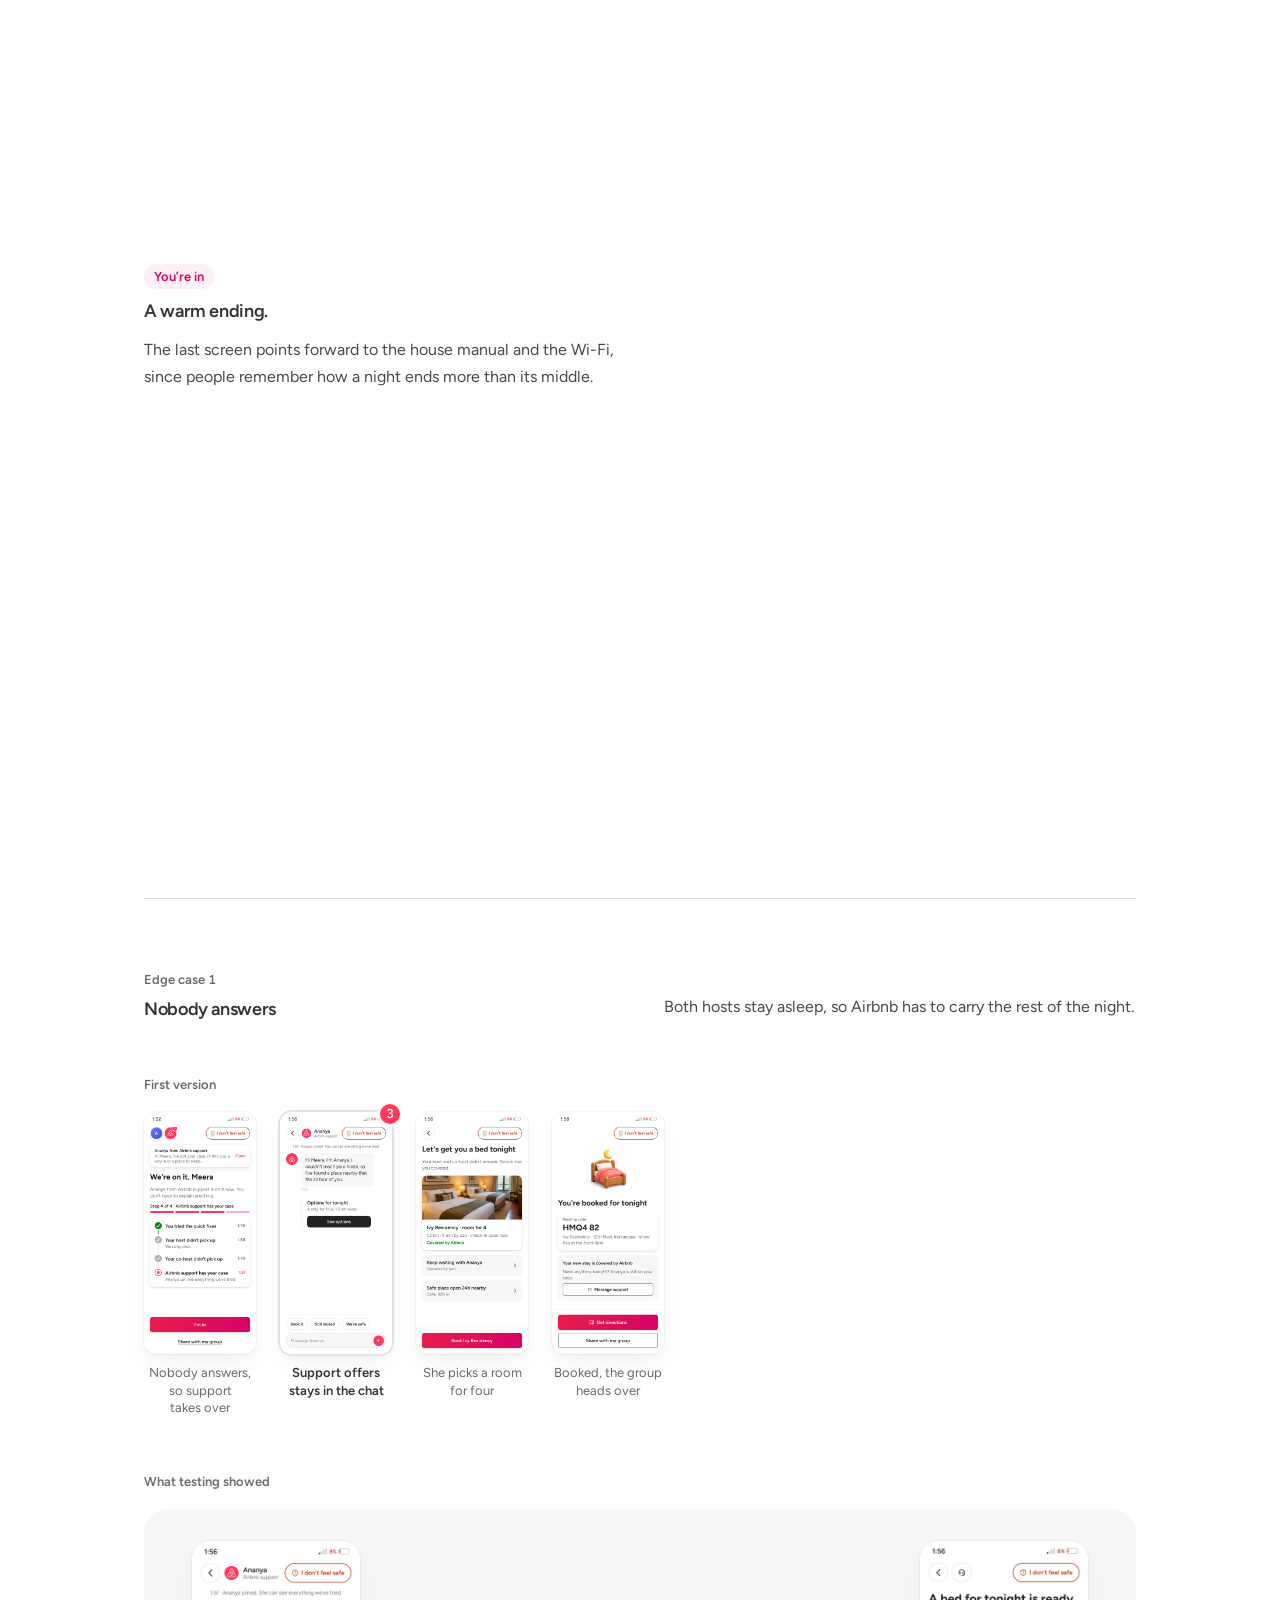
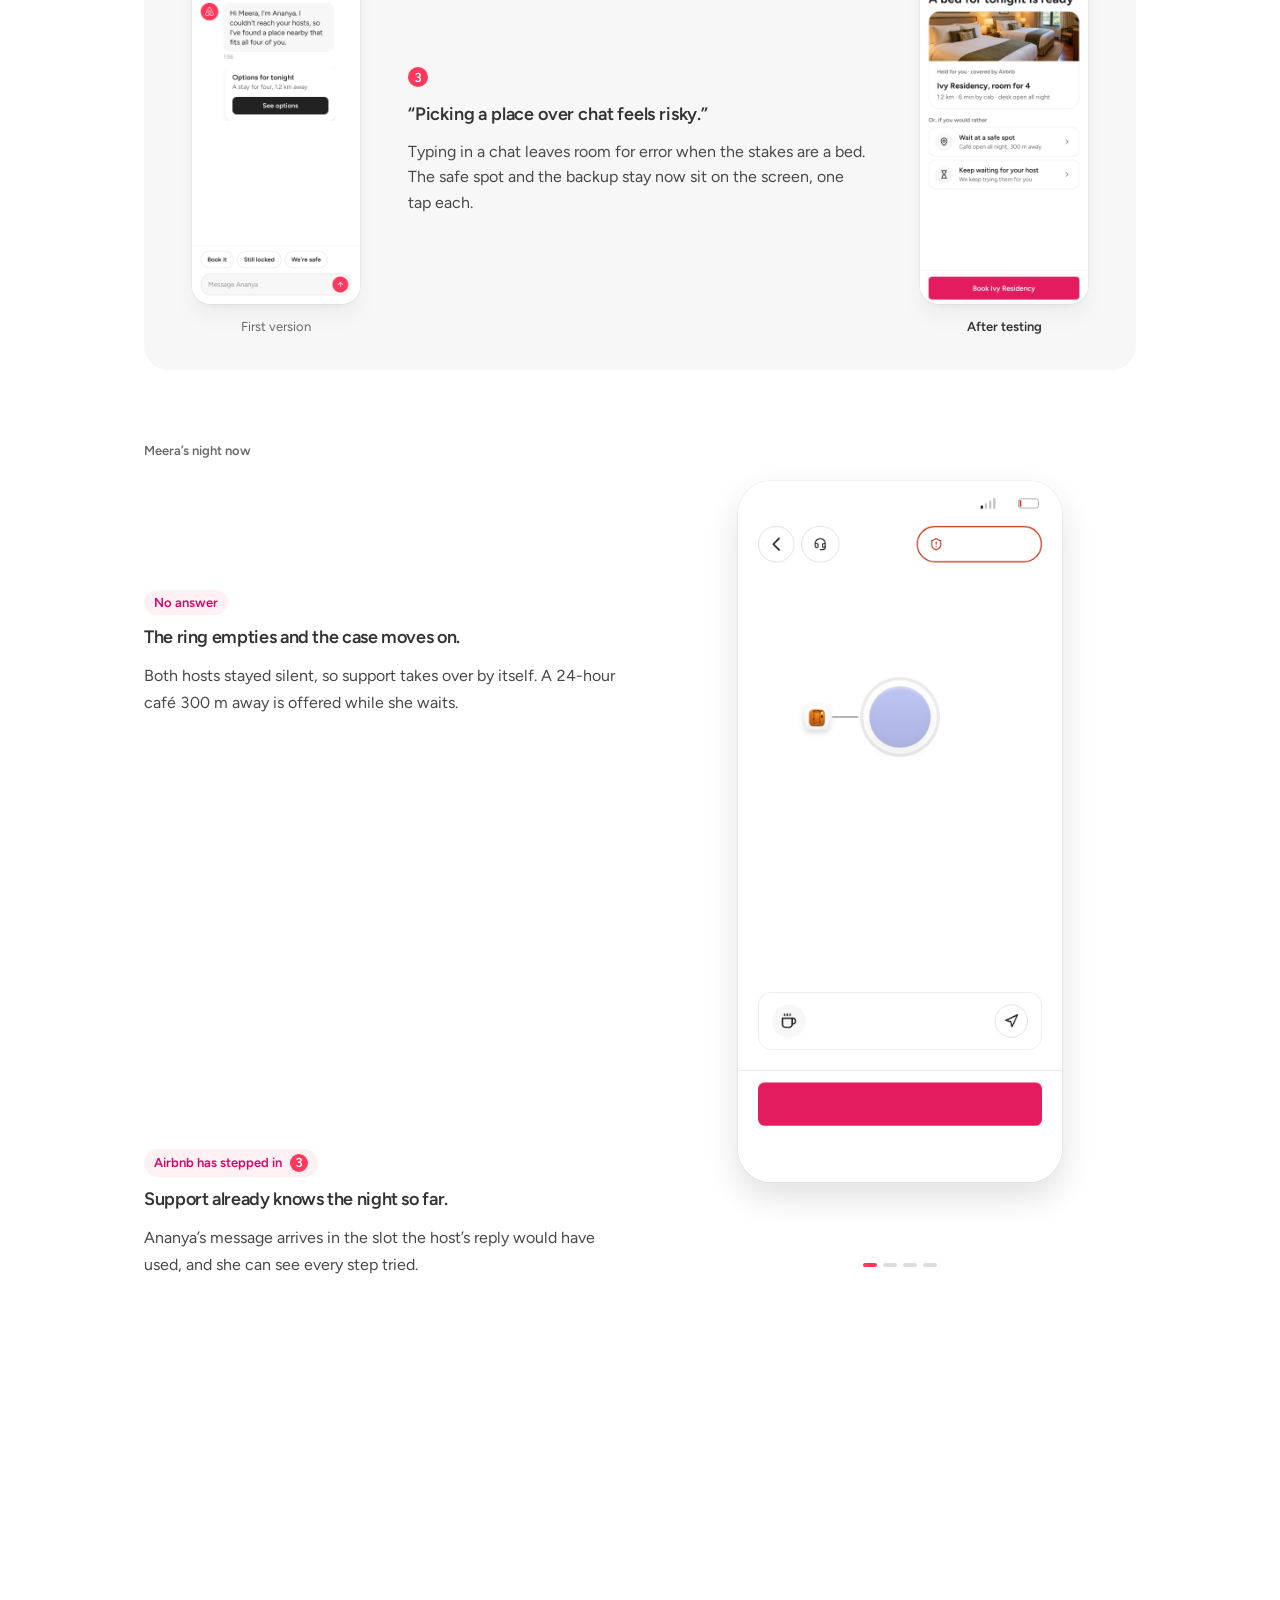
==== commit cc249a67: "Rename prototype tabs, clean mock screen edges, tell the first version as a story - Prototype tabs: " ====
--- a/index.html
+++ b/index.html
@@ -277,14 +277,14 @@
         </div>
         <p class="lab" data-r="0">First version</p>
         <ol class="v1line" data-r="1">
-          <li><span class="crop"><img src="img/v4-01.png" alt="Trip today with the door code" width="486" height="940" loading="lazy"></span><span>Trips</span></li>
-          <li><span class="crop"><img src="img/v4-02.png" alt="One-tap problem choices" width="486" height="940" loading="lazy"></span><span>What’s going on</span></li>
-          <li><span class="crop"><img src="img/v4-03.png" alt="Two quick fixes for the check-in type" width="486" height="940" loading="lazy"></span><span>Try this first</span></li>
-          <li class="hit"><span class="crop"><img src="img/v4-04.png" alt="A status screen listing every step" width="486" height="940" loading="lazy"></span><span>Every step listed <i class="num" aria-label="Finding 1">1</i></span></li>
-          <li><span class="crop"><img src="img/v4-05a.png" alt="A lock screen alert for the host" width="486" height="940" loading="lazy"></span><span>Host’s phone</span></li>
-          <li class="hit"><span class="crop"><img src="img/v4-06a.png" alt="Chats as two bubbles at the top of the status screen" width="486" height="940" loading="lazy"></span><span>Host replied <i class="num" aria-label="Finding 2">2</i></span></li>
-          <li><span class="crop"><img src="img/v4-06b.png" alt="The chat with a lockbox code" width="486" height="940" loading="lazy"></span><span>The chat</span></li>
-          <li><span class="crop"><img src="img/v4-07.png" alt="You’re in, with the house manual" width="486" height="940" loading="lazy"></span><span>You’re in</span></li>
+          <li><span class="crop"><img src="img/v4-01.png" alt="Trip today with the door code" width="486" height="940" loading="lazy"></span><span>1:45 AM, she opens her trip</span></li>
+          <li><span class="crop"><img src="img/v4-02.png" alt="One-tap problem choices" width="486" height="940" loading="lazy"></span><span>The code fails, she taps for help</span></li>
+          <li><span class="crop"><img src="img/v4-03.png" alt="Two quick fixes for the check-in type" width="486" height="940" loading="lazy"></span><span>She tries the host’s quick fixes</span></li>
+          <li class="hit"><span class="crop"><img src="img/v4-04.png" alt="A status screen listing every step" width="486" height="940" loading="lazy"></span><span>Still locked, the app rings her host <i class="num" aria-label="Finding 1">1</i></span></li>
+          <li><span class="crop"><img src="img/v4-05a.png" alt="A lock screen alert for the host" width="486" height="940" loading="lazy"></span><span>Her host wakes to an alert</span></li>
+          <li class="hit"><span class="crop"><img src="img/v4-06a.png" alt="Chats as two bubbles at the top of the status screen" width="486" height="940" loading="lazy"></span><span>The host replies with a way in <i class="num" aria-label="Finding 2">2</i></span></li>
+          <li><span class="crop"><img src="img/v4-06b.png" alt="The chat with a lockbox code" width="486" height="940" loading="lazy"></span><span>A lockbox code arrives in chat</span></li>
+          <li><span class="crop"><img src="img/v4-07.png" alt="You’re in, with the house manual" width="486" height="940" loading="lazy"></span><span>She’s in for the night</span></li>
         </ol>
         <p class="lab" data-r="0">What testing showed</p>
         <ol class="pairs">
@@ -368,10 +368,10 @@
         </div>
         <p class="lab" data-r="0">First version</p>
         <ol class="v1line" data-r="1">
-          <li><span class="crop"><img src="img/v4-08a.png" alt="Support has the case, with the host steps greyed out" width="486" height="940" loading="lazy"></span><span>Support has it</span></li>
-          <li class="hit"><span class="crop"><img src="img/v4-08b.png" alt="Options for tonight offered inside the support chat" width="486" height="940" loading="lazy"></span><span>Options in chat <i class="num" aria-label="Finding 3">3</i></span></li>
-          <li><span class="crop"><img src="img/v4-09.png" alt="Options for tonight, covered by Airbnb" width="486" height="940" loading="lazy"></span><span>A bed tonight</span></li>
-          <li><span class="crop"><img src="img/v4-10.png" alt="Booked for tonight with directions" width="486" height="940" loading="lazy"></span><span>Booked</span></li>
+          <li><span class="crop"><img src="img/v4-08a.png" alt="Support has the case, with the host steps greyed out" width="486" height="940" loading="lazy"></span><span>Nobody answers, so support takes over</span></li>
+          <li class="hit"><span class="crop"><img src="img/v4-08b.png" alt="Options for tonight offered inside the support chat" width="486" height="940" loading="lazy"></span><span>Support offers stays in the chat <i class="num" aria-label="Finding 3">3</i></span></li>
+          <li><span class="crop"><img src="img/v4-09.png" alt="Options for tonight, covered by Airbnb" width="486" height="940" loading="lazy"></span><span>She picks a room for four</span></li>
+          <li><span class="crop"><img src="img/v4-10.png" alt="Booked for tonight with directions" width="486" height="940" loading="lazy"></span><span>Booked, the group heads over</span></li>
         </ol>
         <p class="lab" data-r="0">What testing showed</p>
         <ol class="pairs">
@@ -424,8 +424,8 @@
         </div>
         <p class="lab" data-r="0">First version</p>
         <ol class="v1line" data-r="1">
-          <li class="hit"><span class="crop"><img src="img/v4-11a.png" alt="Waiting for signal with a timer" width="486" height="940" loading="lazy"></span><span>Waiting for signal <i class="num" aria-label="Finding 4">4</i></span></li>
-          <li><span class="crop"><img src="img/v4-11b.png" alt="Still no signal after two minutes" width="486" height="940" loading="lazy"></span><span>Still no signal</span></li>
+          <li class="hit"><span class="crop"><img src="img/v4-11a.png" alt="Waiting for signal with a timer" width="486" height="940" loading="lazy"></span><span>One bar of signal, so the request waits <i class="num" aria-label="Finding 4">4</i></span></li>
+          <li><span class="crop"><img src="img/v4-11b.png" alt="Still no signal after two minutes" width="486" height="940" loading="lazy"></span><span>Two minutes on, it goes by text</span></li>
         </ol>
         <p class="lab" data-r="0">What testing showed</p>
         <ol class="pairs">
@@ -468,8 +468,8 @@
         </div>
         <p class="lab" data-r="0">First version</p>
         <ol class="v1line" data-r="1">
-          <li><span class="crop"><img src="img/v4-12.png" alt="Pick one friend to follow along" width="486" height="940" loading="lazy"></span><span>Keep your group in the loop</span></li>
-          <li><span class="crop"><img src="img/v4-13.png" alt="You come first, with 112 at the bottom" width="486" height="940" loading="lazy"></span><span>You come first</span></li>
+          <li><span class="crop"><img src="img/v4-12.png" alt="Pick one friend to follow along" width="486" height="940" loading="lazy"></span><span>She shares her case with a friend</span></li>
+          <li><span class="crop"><img src="img/v4-13.png" alt="You come first, with 112 at the bottom" width="486" height="940" loading="lazy"></span><span>Feeling unsafe, she reaches help first</span></li>
         </ol>
         <p class="held" data-r="0">Both held up in testing, so they changed the least.</p>
         <p class="lab story-lab" data-r="0">Meera’s night now</p>
@@ -489,7 +489,7 @@
           <figure class="stage">
             <figcaption class="vh">The group and feeling unsafe, one screen per step.</figcaption>
             <div class="deck proto">
-              <a class="proto-open" href="demo/index.html#host" target="_blank" rel="noopener" aria-label="Open the working prototype in a new tab"><span>Open the prototype<svg viewBox="0 0 16 16" aria-hidden="true"><path d="M5 11 11 5M6 5h5v5"/></svg></span></a>
+              <a class="proto-open" href="demo/index.html#safety" target="_blank" rel="noopener" aria-label="Open the working prototype in a new tab"><span>Open the prototype<svg viewBox="0 0 16 16" aria-hidden="true"><path d="M5 11 11 5M6 5h5v5"/></svg></span></a>
               <iframe src="demo/index.html#group" title="Working prototype: The group and feeling unsafe, one screen per step." loading="lazy"></iframe>
               <div class="deck-idx" aria-hidden="true"><i></i><i></i></div>
             </div>
--- a/styles.css
+++ b/styles.css
@@ -877,15 +877,15 @@
 
 /* screens exported from Figma loop v5 are already cropped to the phone */
 .crop{position:relative;display:block;aspect-ratio:390/844;border-radius:11%/5.1%;overflow:hidden;box-shadow:var(--sh);background:#fff}
-.crop img{position:absolute;width:124.62%;max-width:none;height:auto;left:-12.31%;top:-2.84%}
-.crop.v5 img,.ph.v5 img{left:0;top:0;width:100%}
+.crop img{position:absolute;width:127.23%;max-width:none;height:auto;left:-13.61%;top:-3.35%}
+.crop.v5 img,.ph.v5 img{left:-1.2%;top:-.55%;width:102.4%}
 .ph.v5{border-radius:11%/5.1%}
 
 /* first version, as a thin line of small screens */
 .v1line{list-style:none;margin:0;padding:0;display:flex;gap:24px}
 .v1line li{flex:0 1 112px;min-width:0;display:flex;flex-direction:column;gap:10px;font-size:var(--t5);line-height:1.35;color:var(--muted);text-align:center}
 .v1line .crop{opacity:1;filter:none}
-.v1line li.hit .crop{box-shadow:0 0 0 2px #b0b0b0,var(--sh)}
+.v1line li.hit .crop{box-shadow:0 0 0 2px #e2e2e2,var(--sh)}
 .v1line li.hit span{color:var(--ink);font-weight:600}
 .v1line li{position:relative}
 .v1line .num{position:absolute;top:-8px;right:-8px;box-shadow:0 0 0 3px #fff}
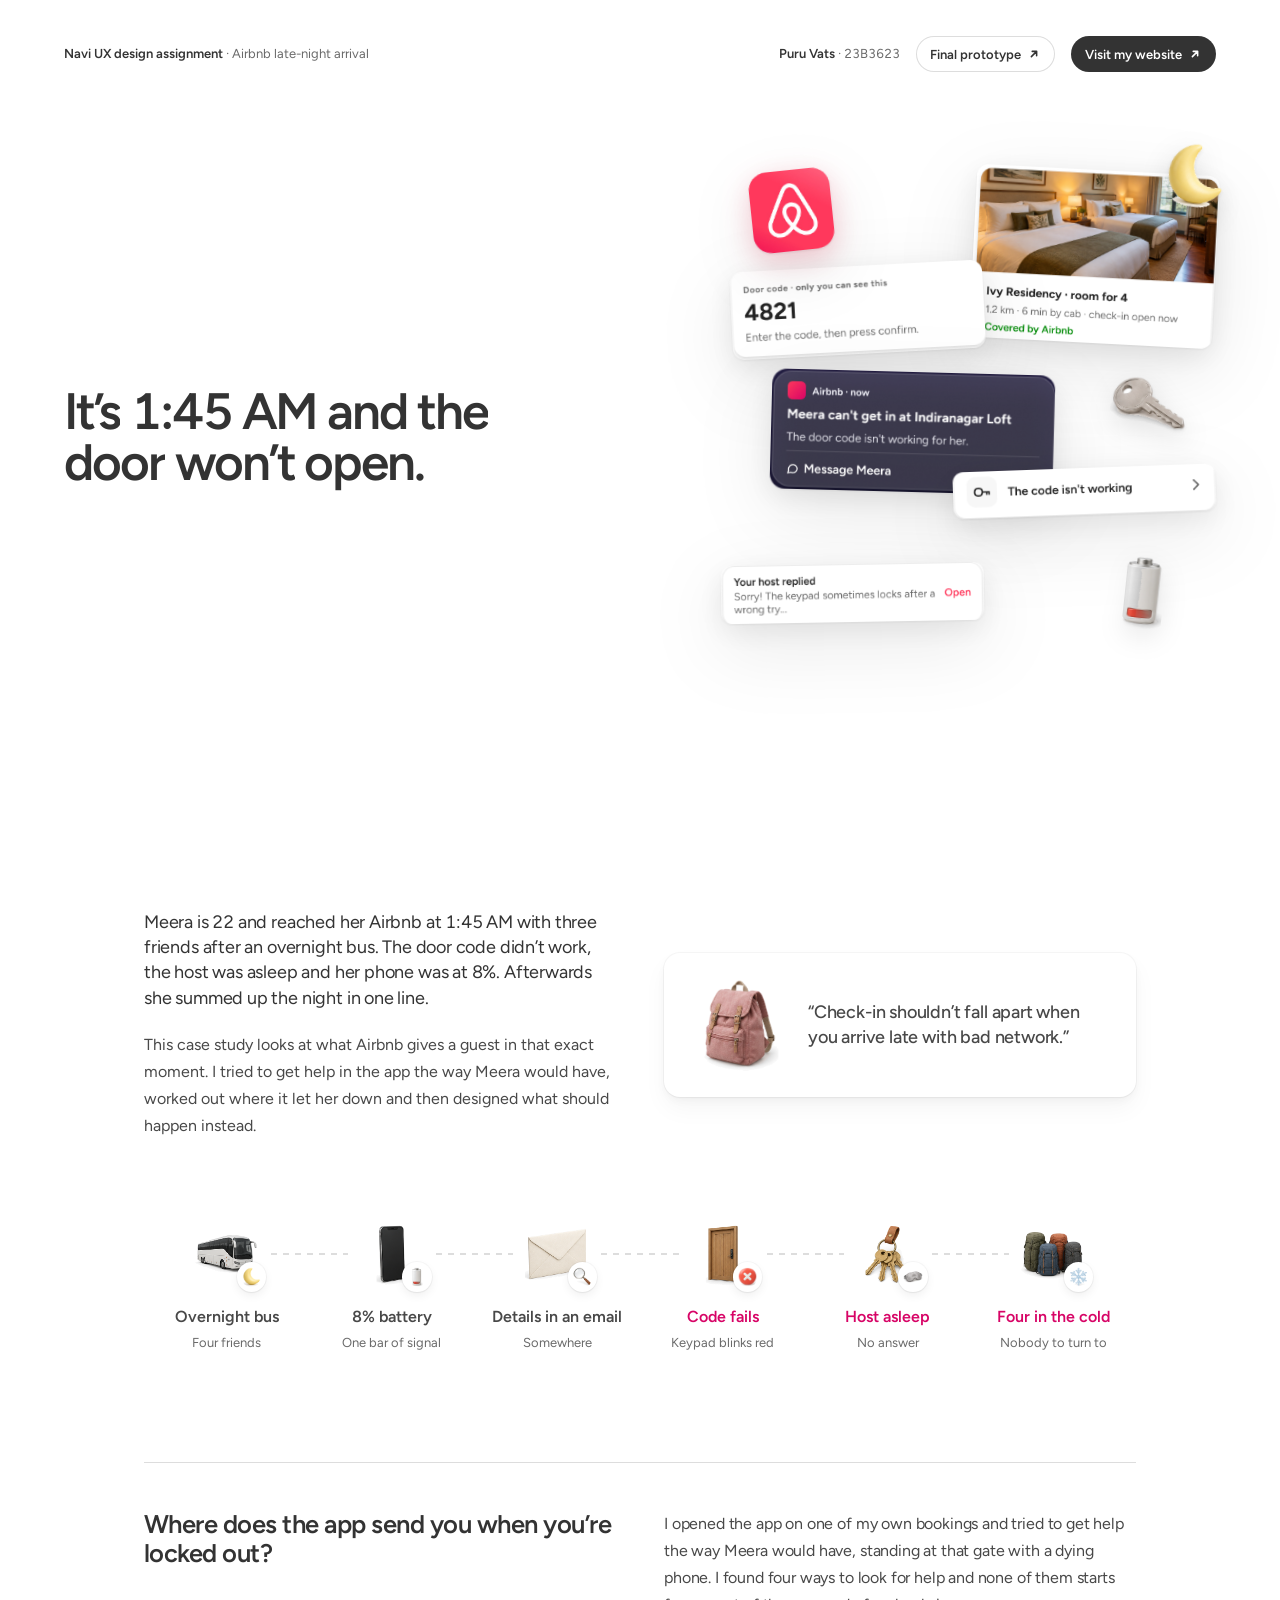
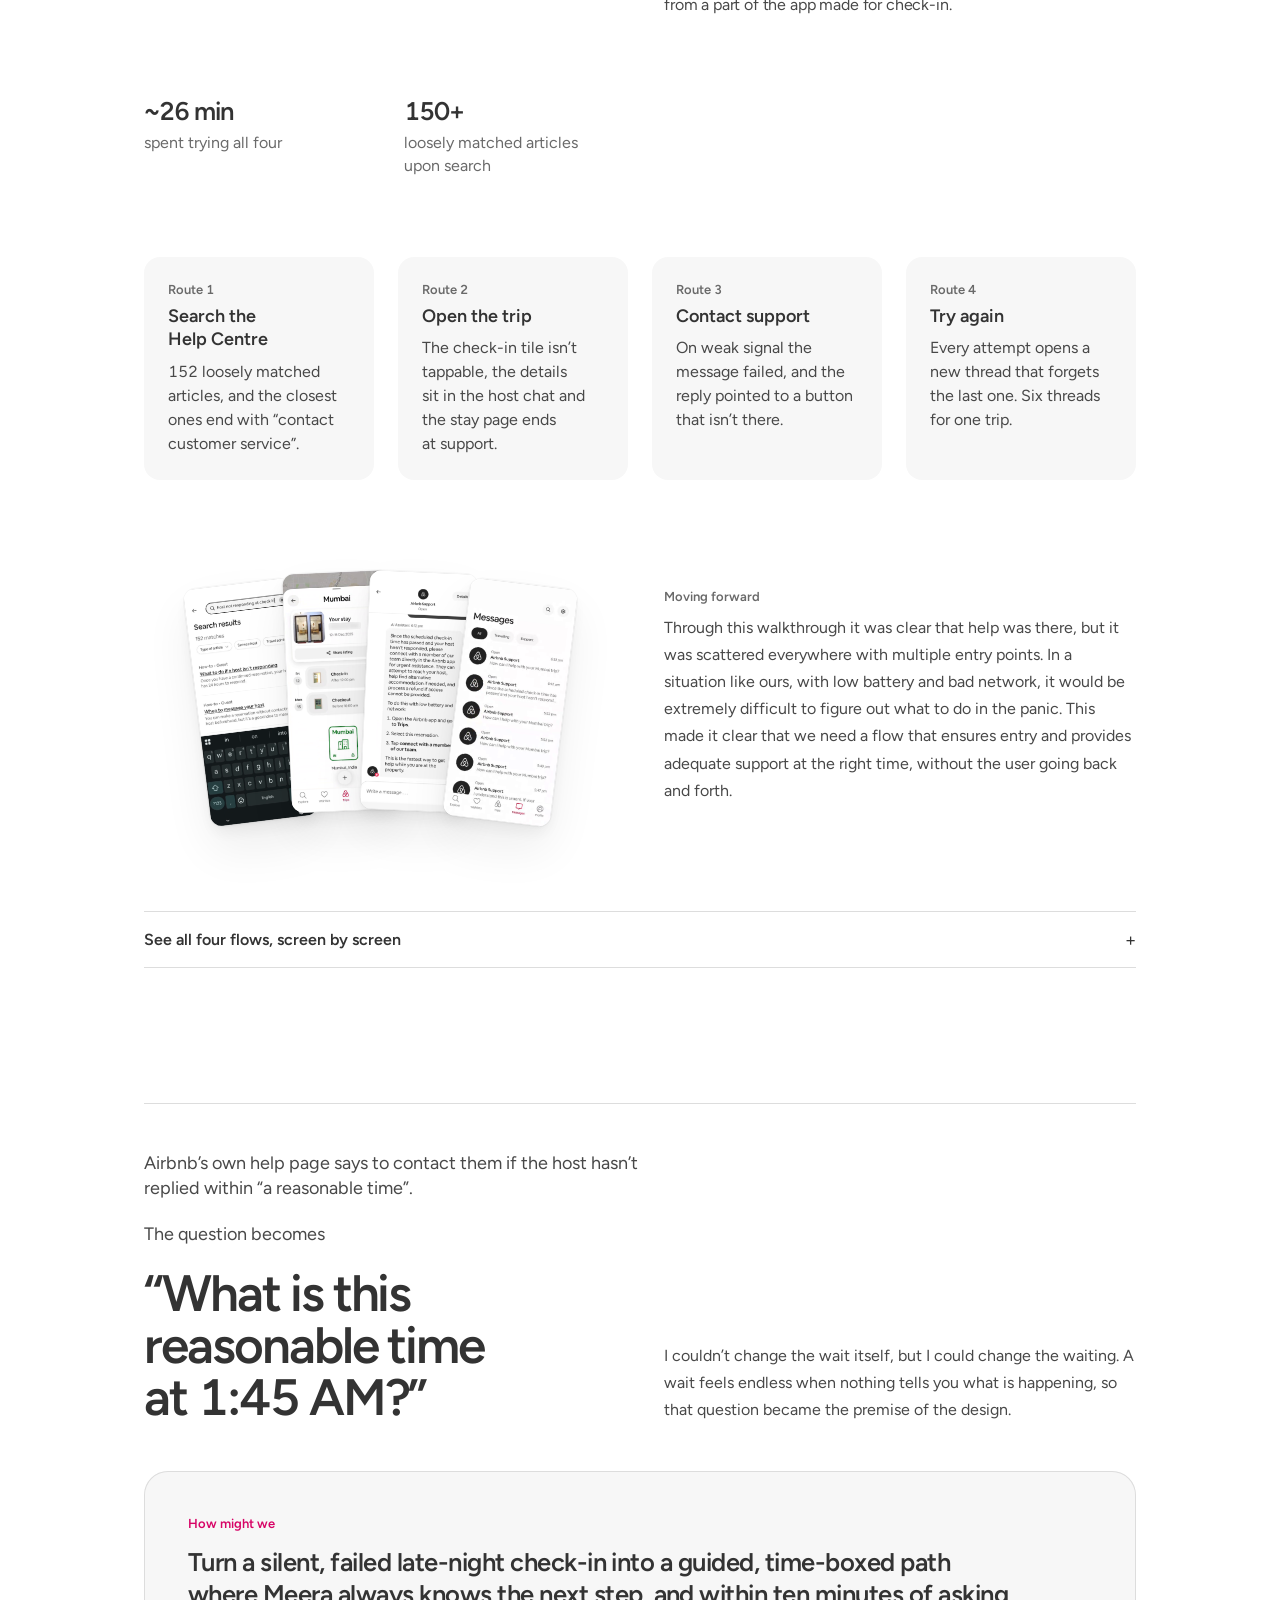
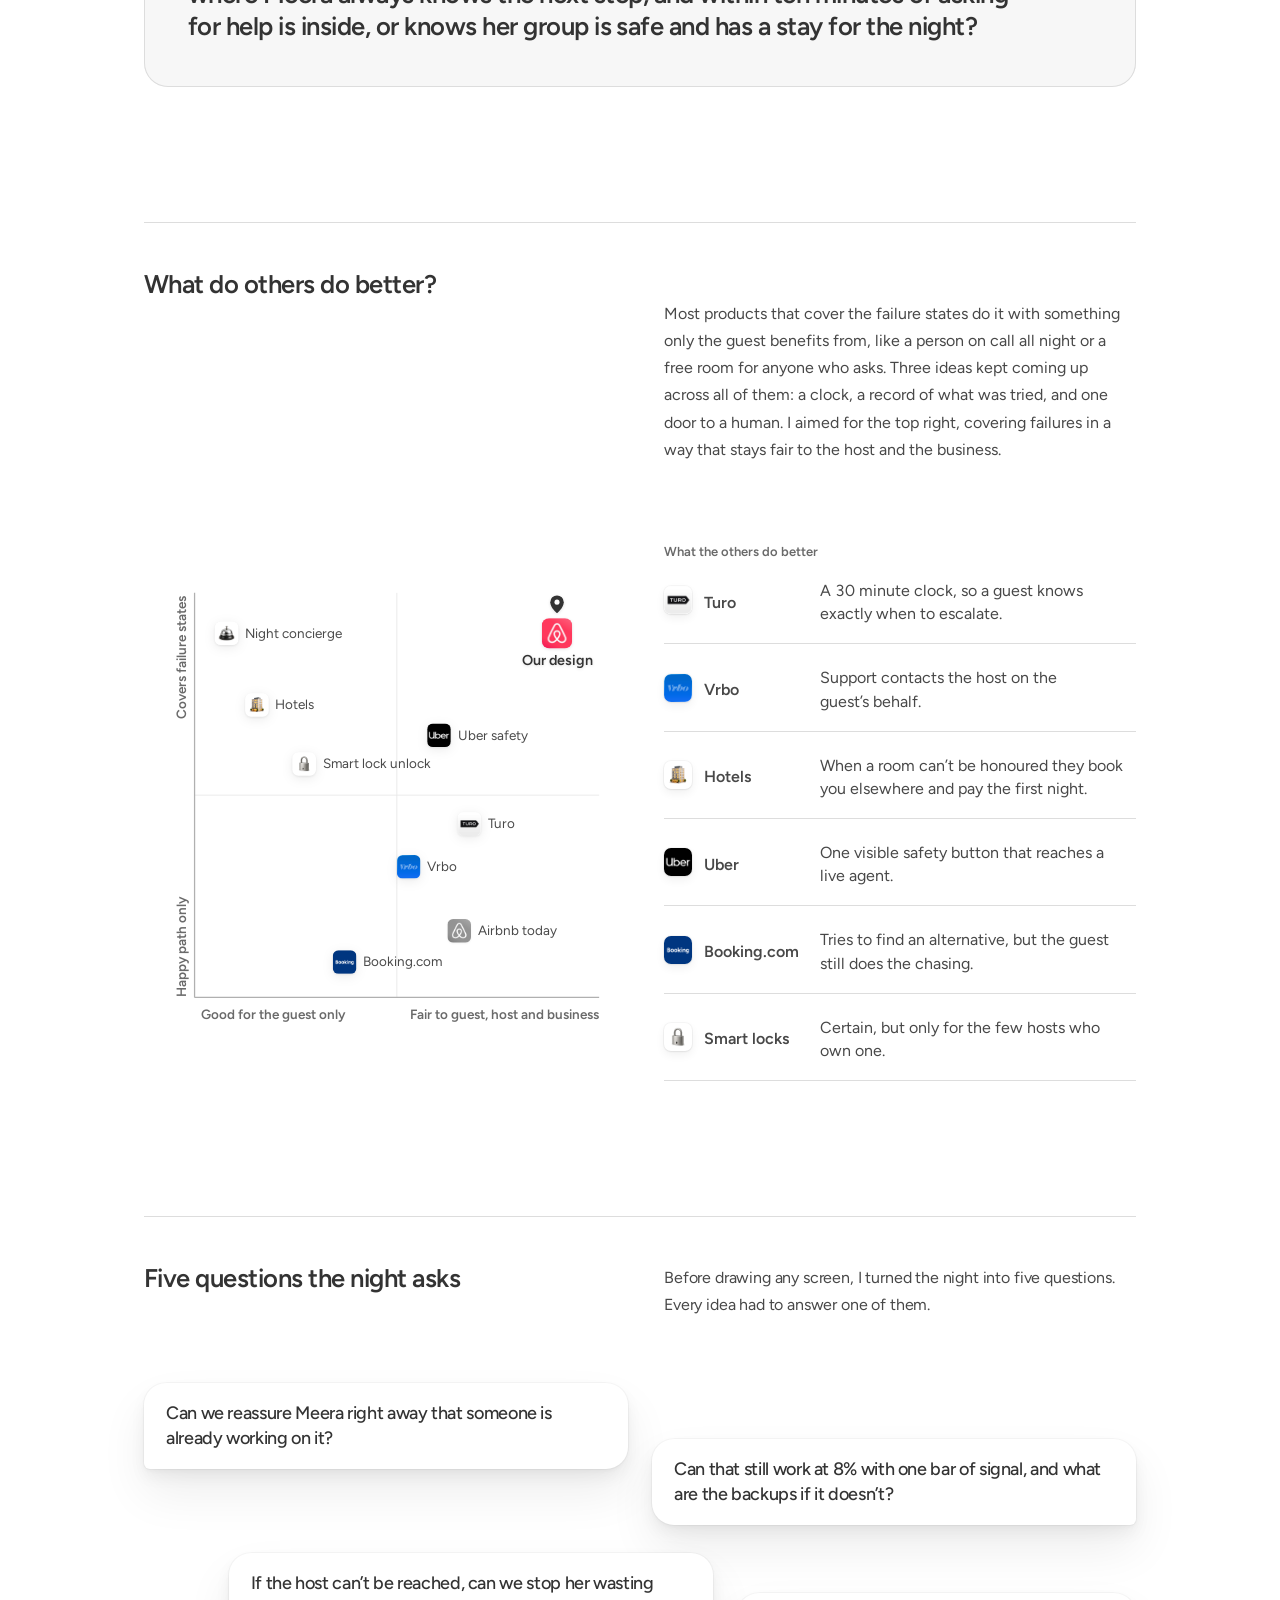
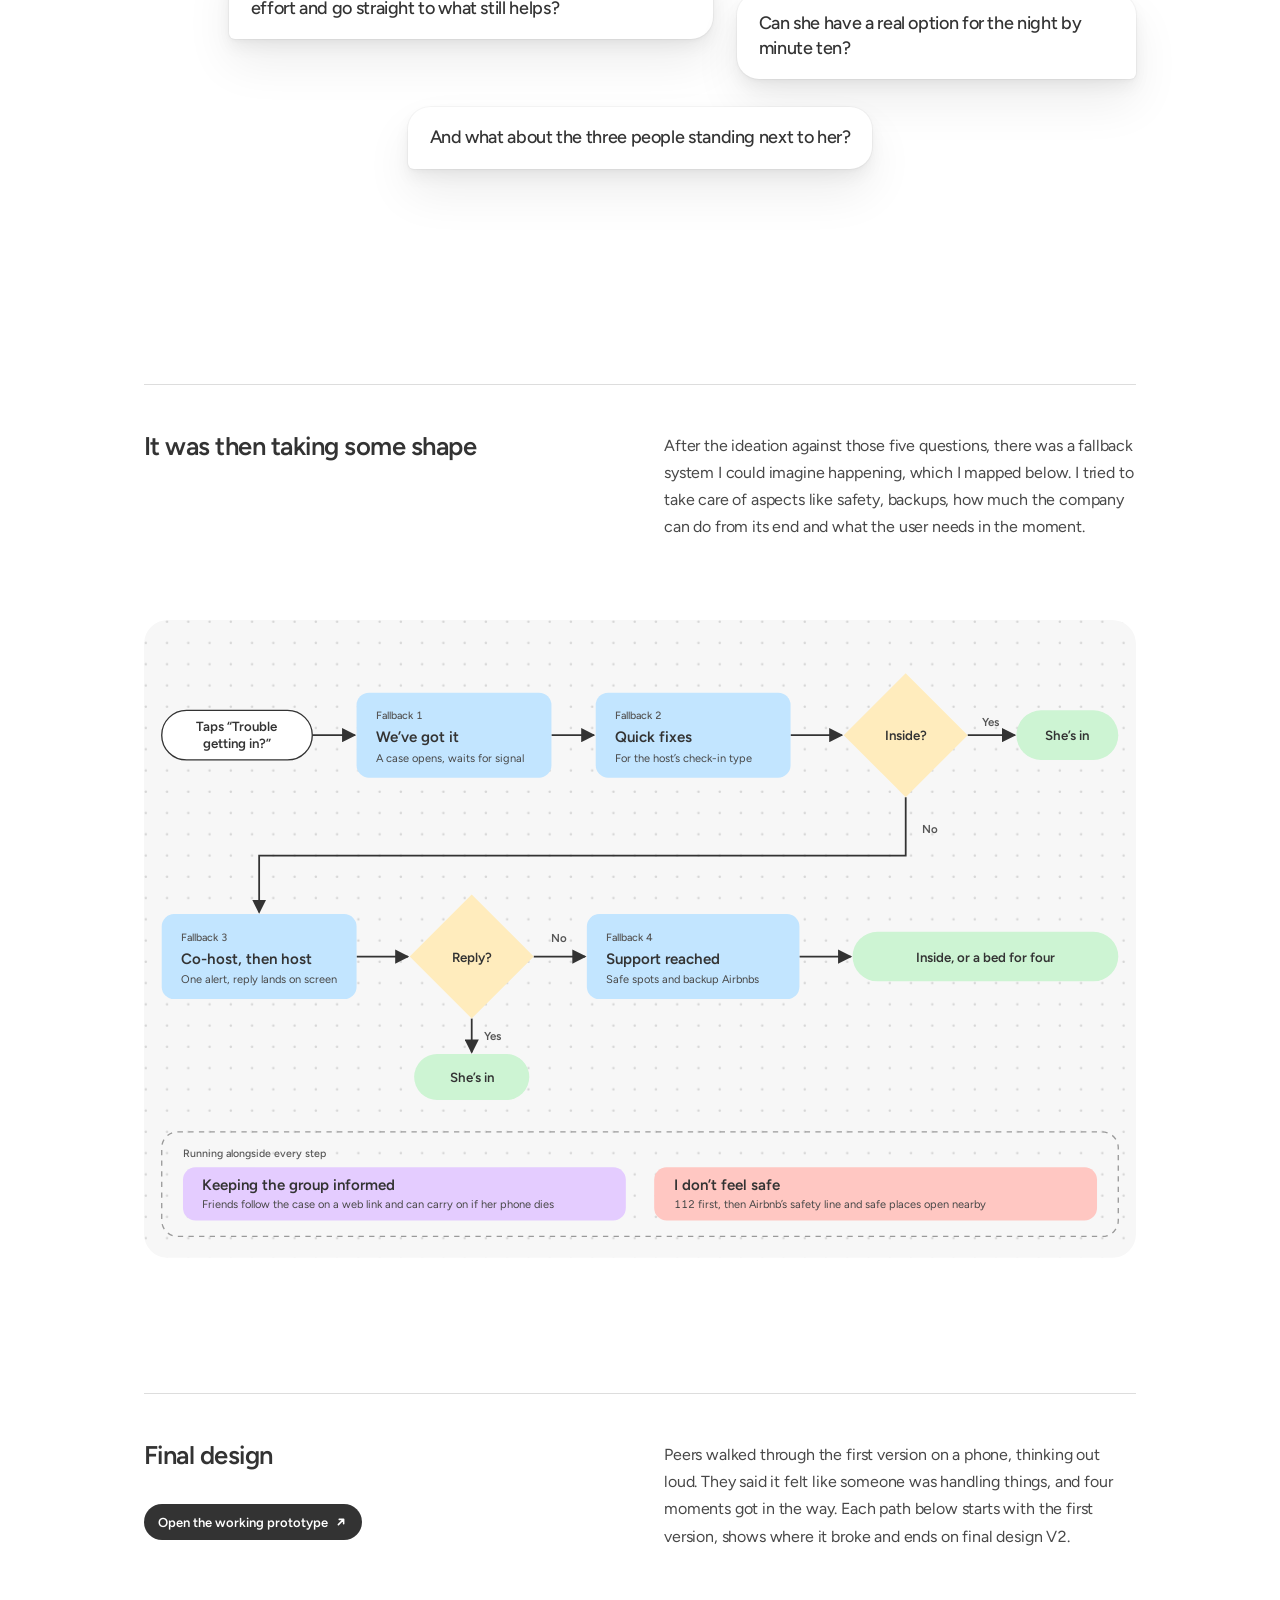
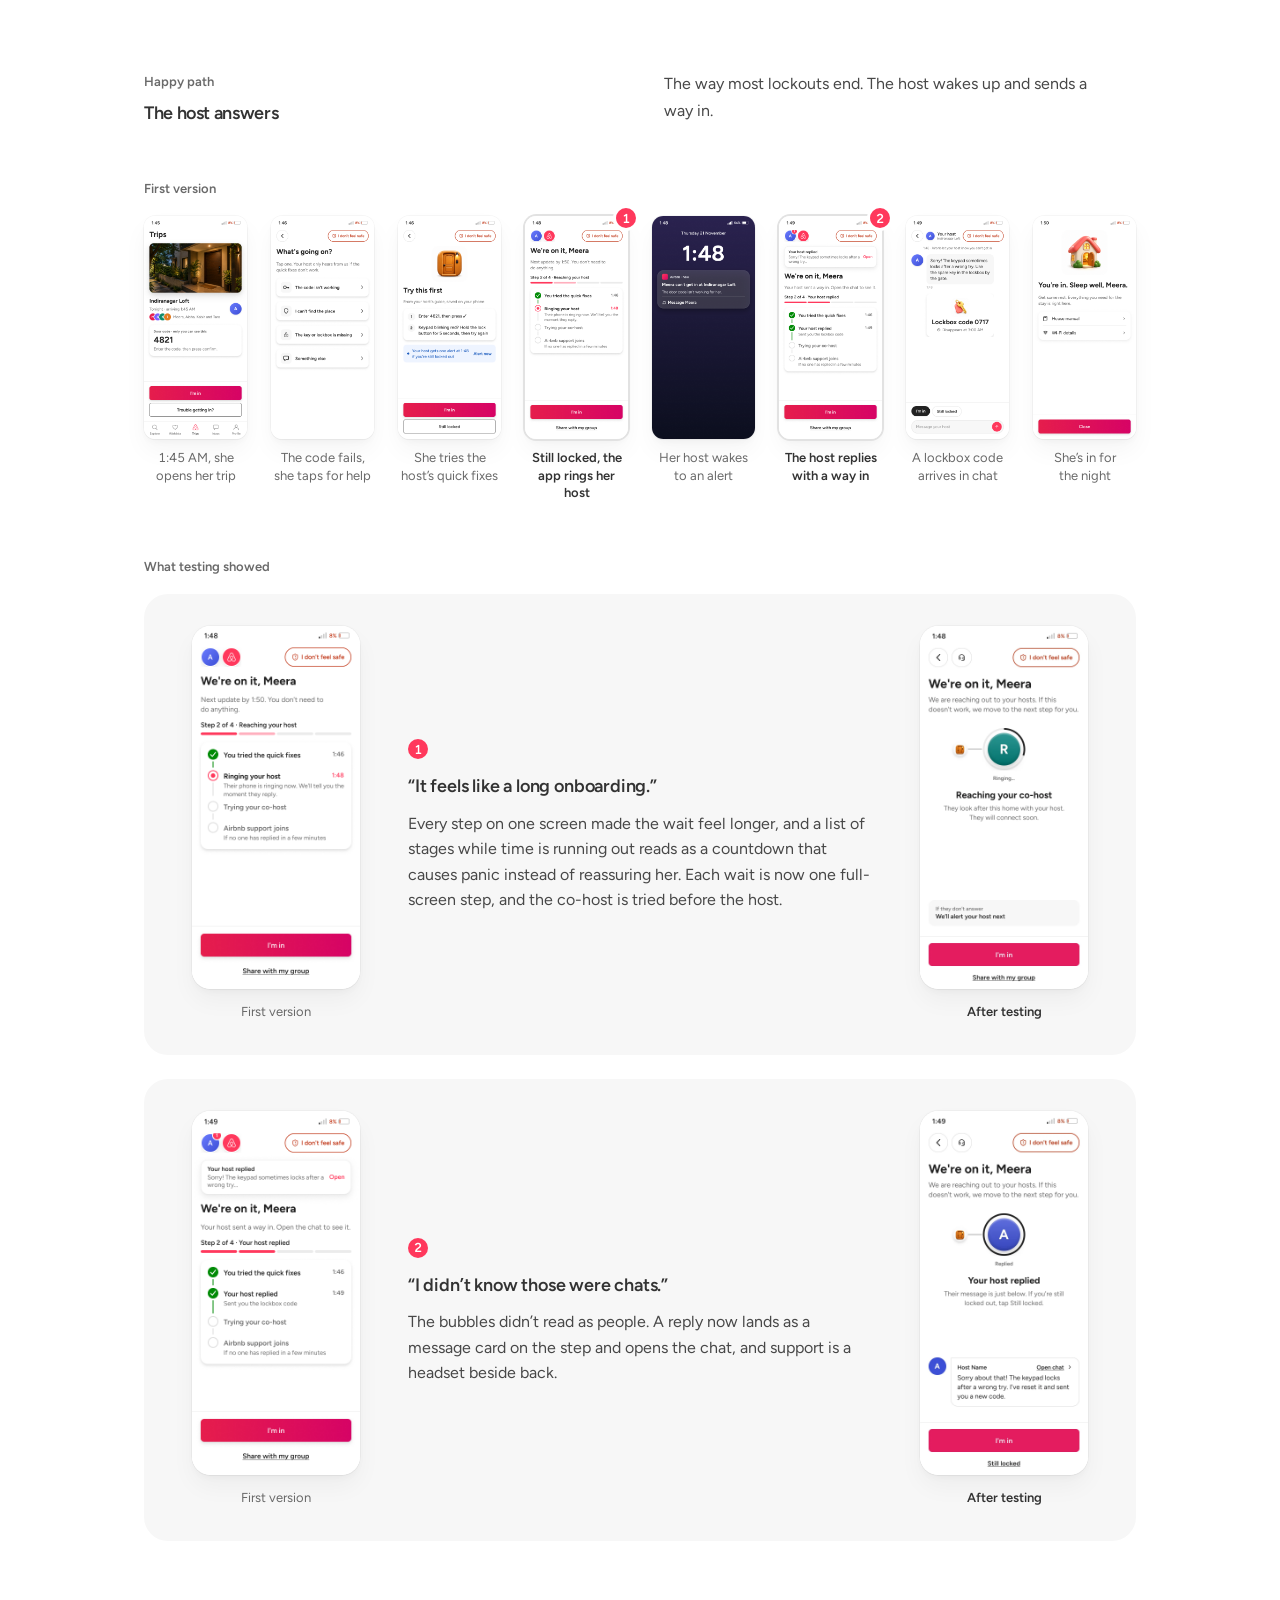
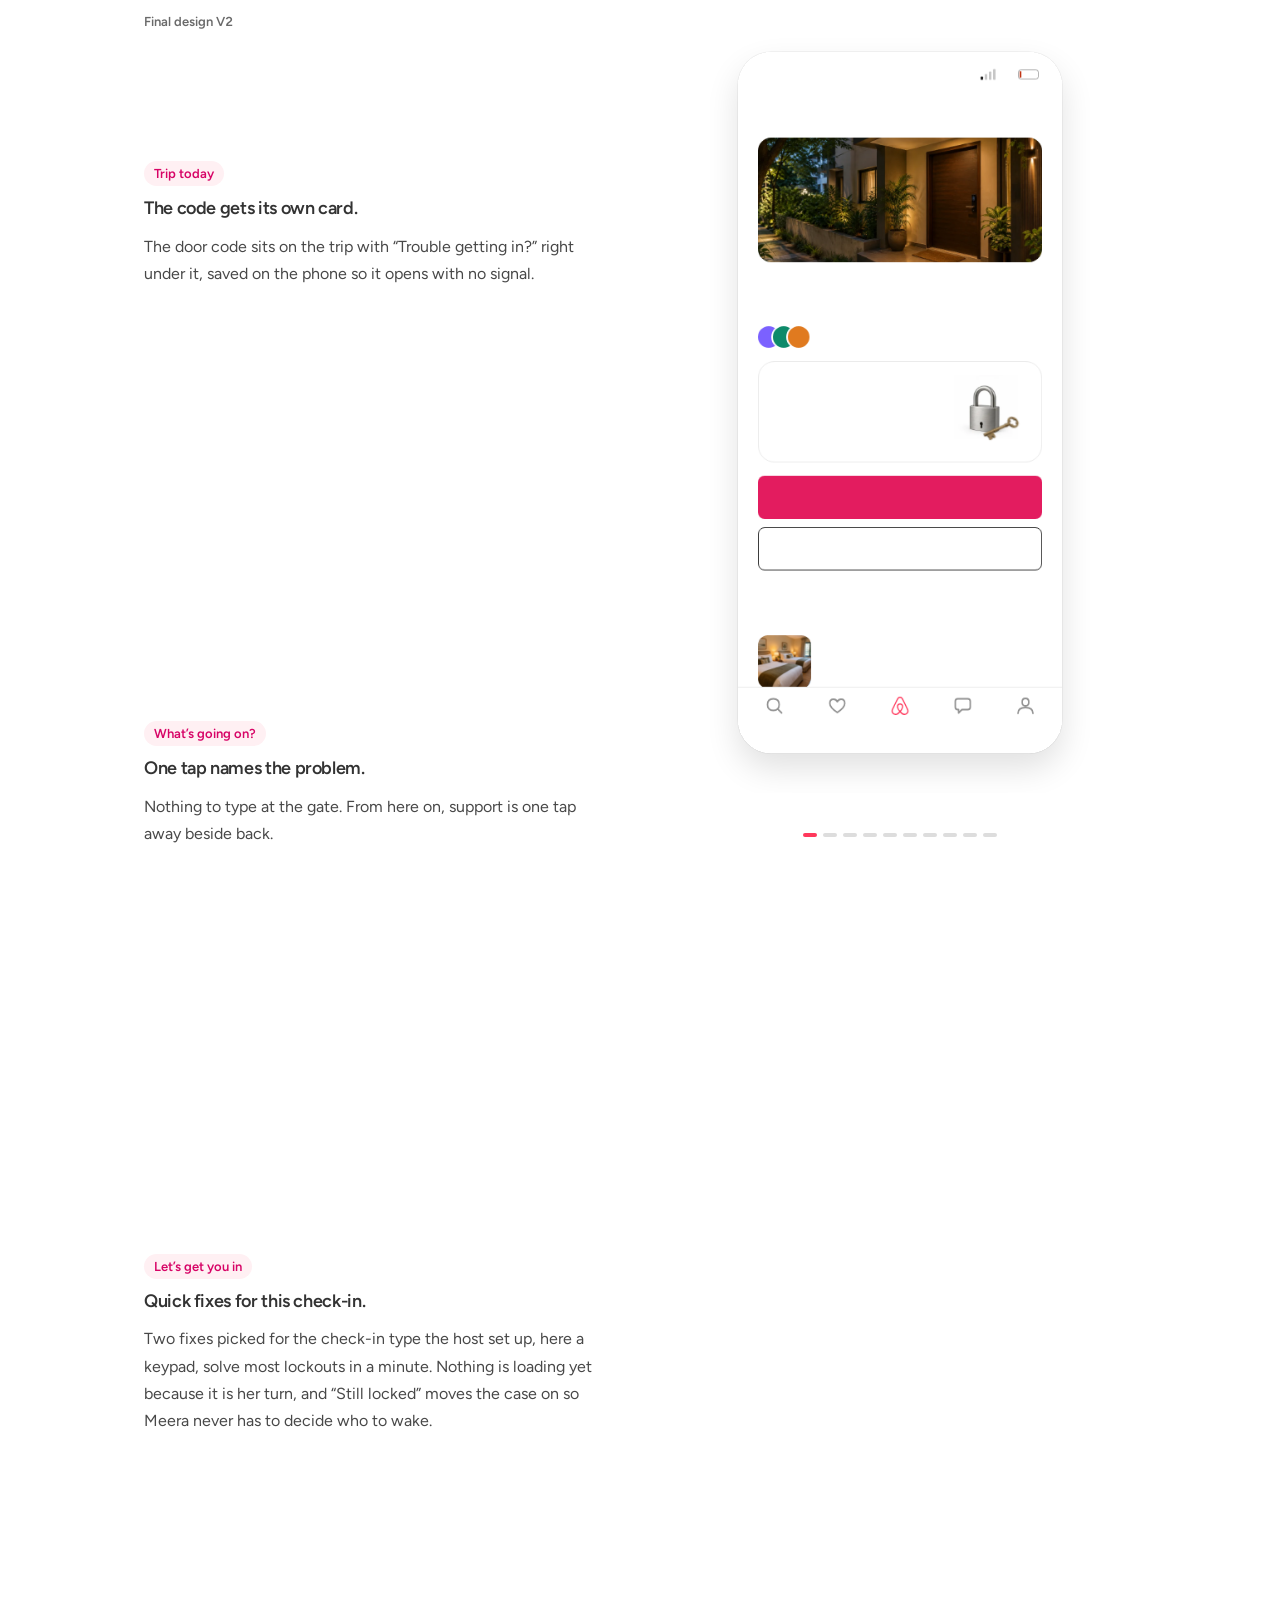
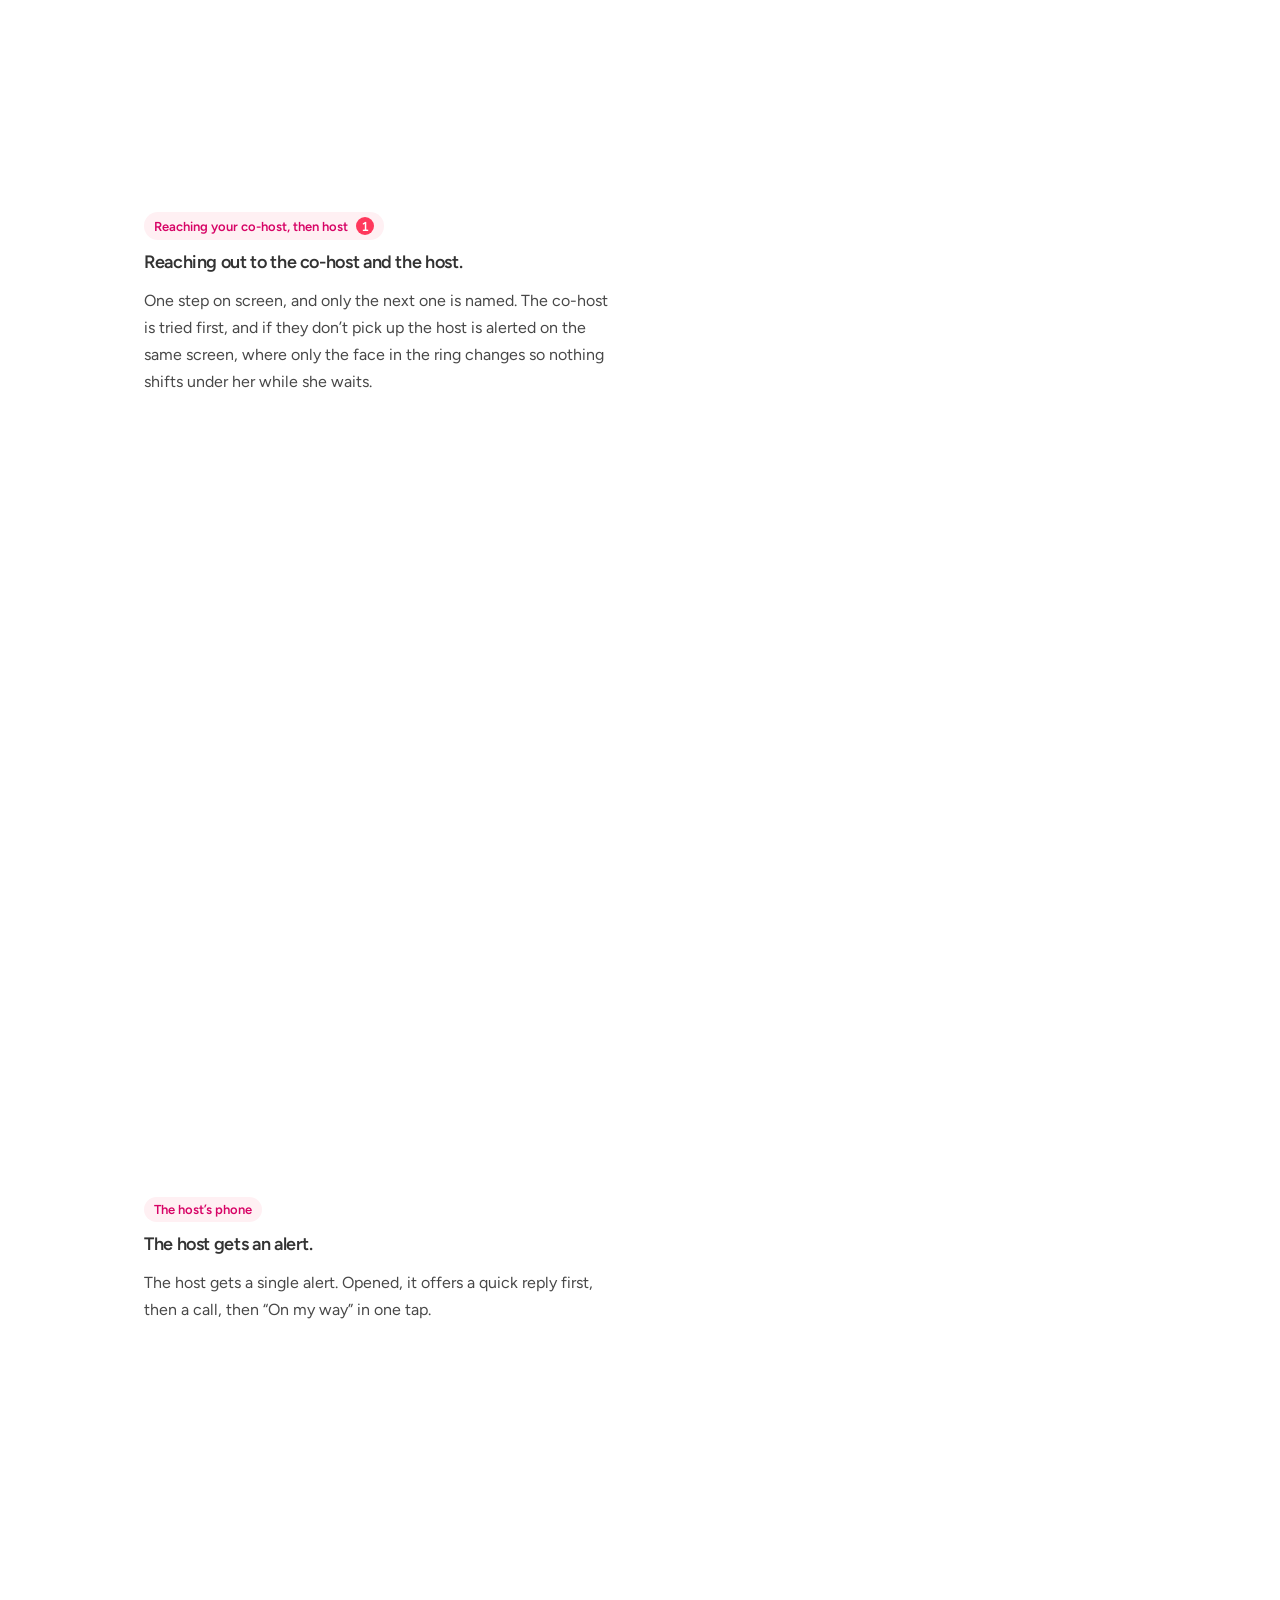
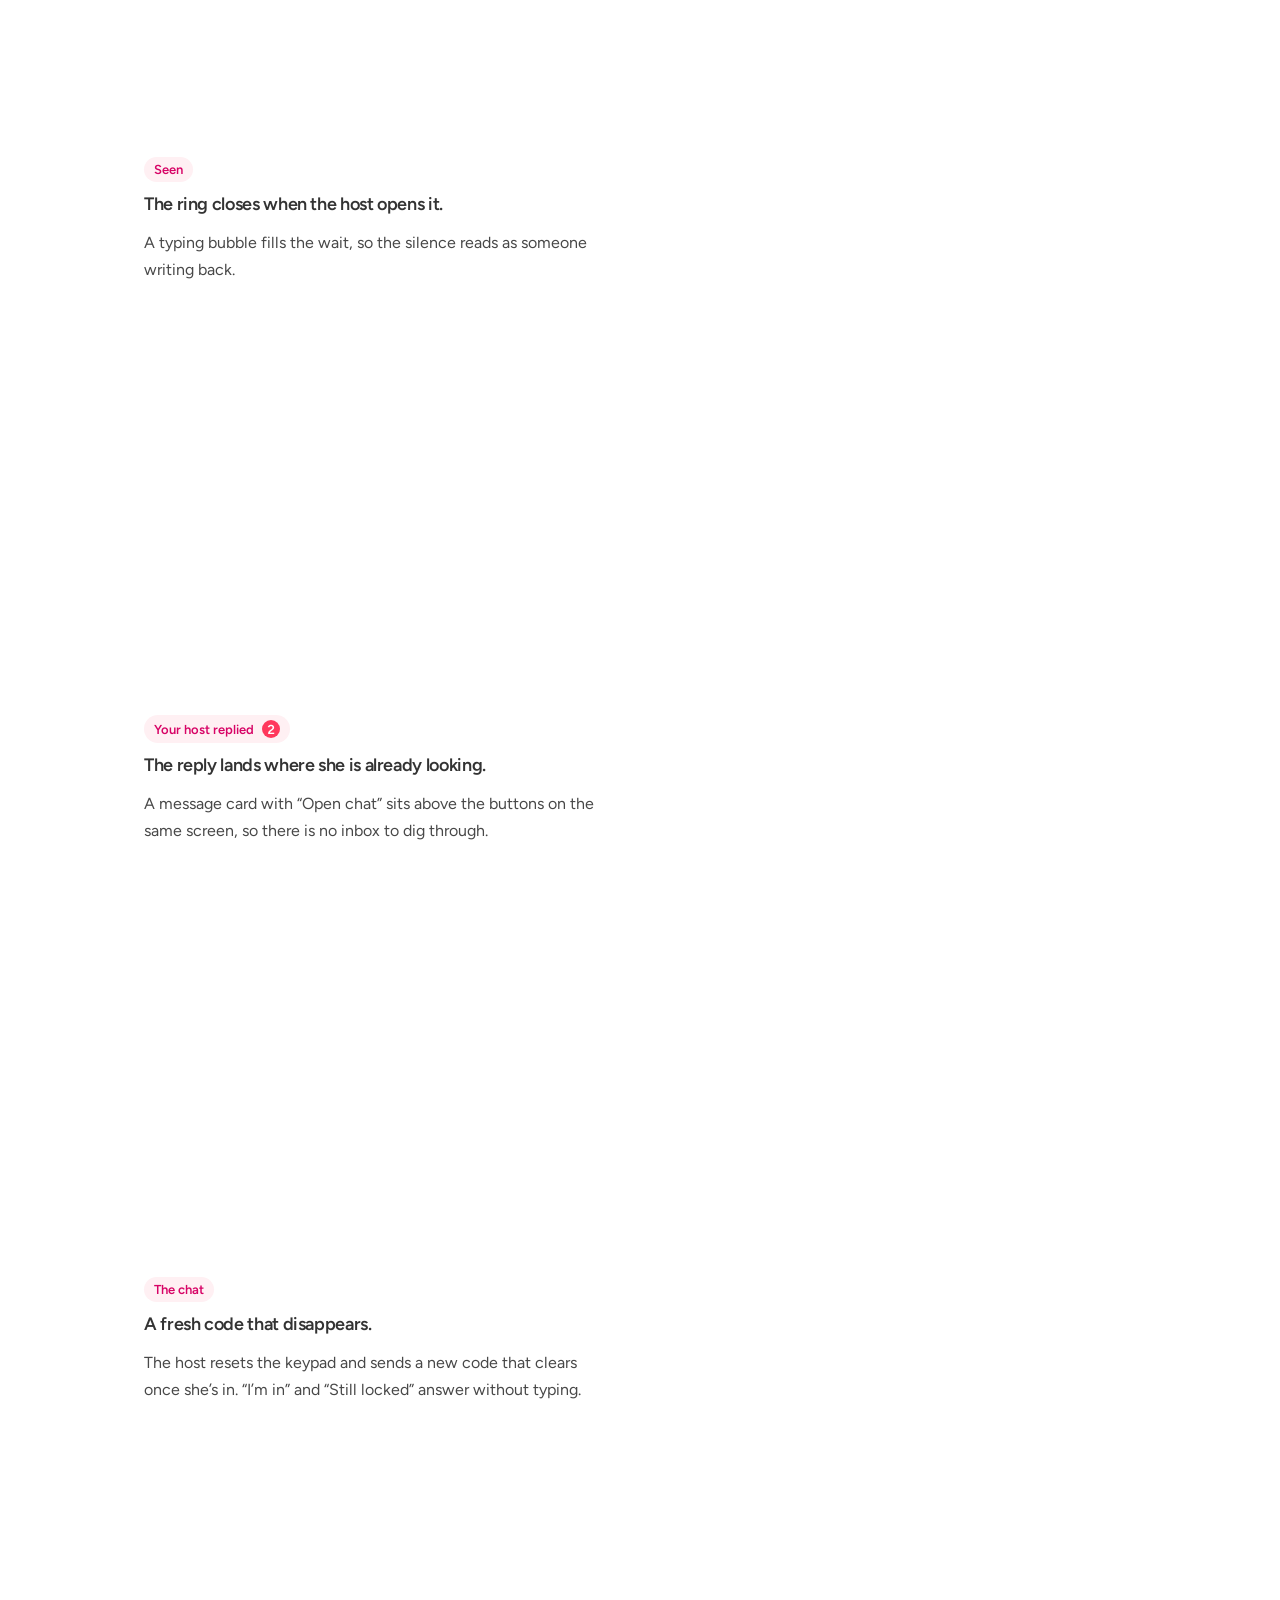
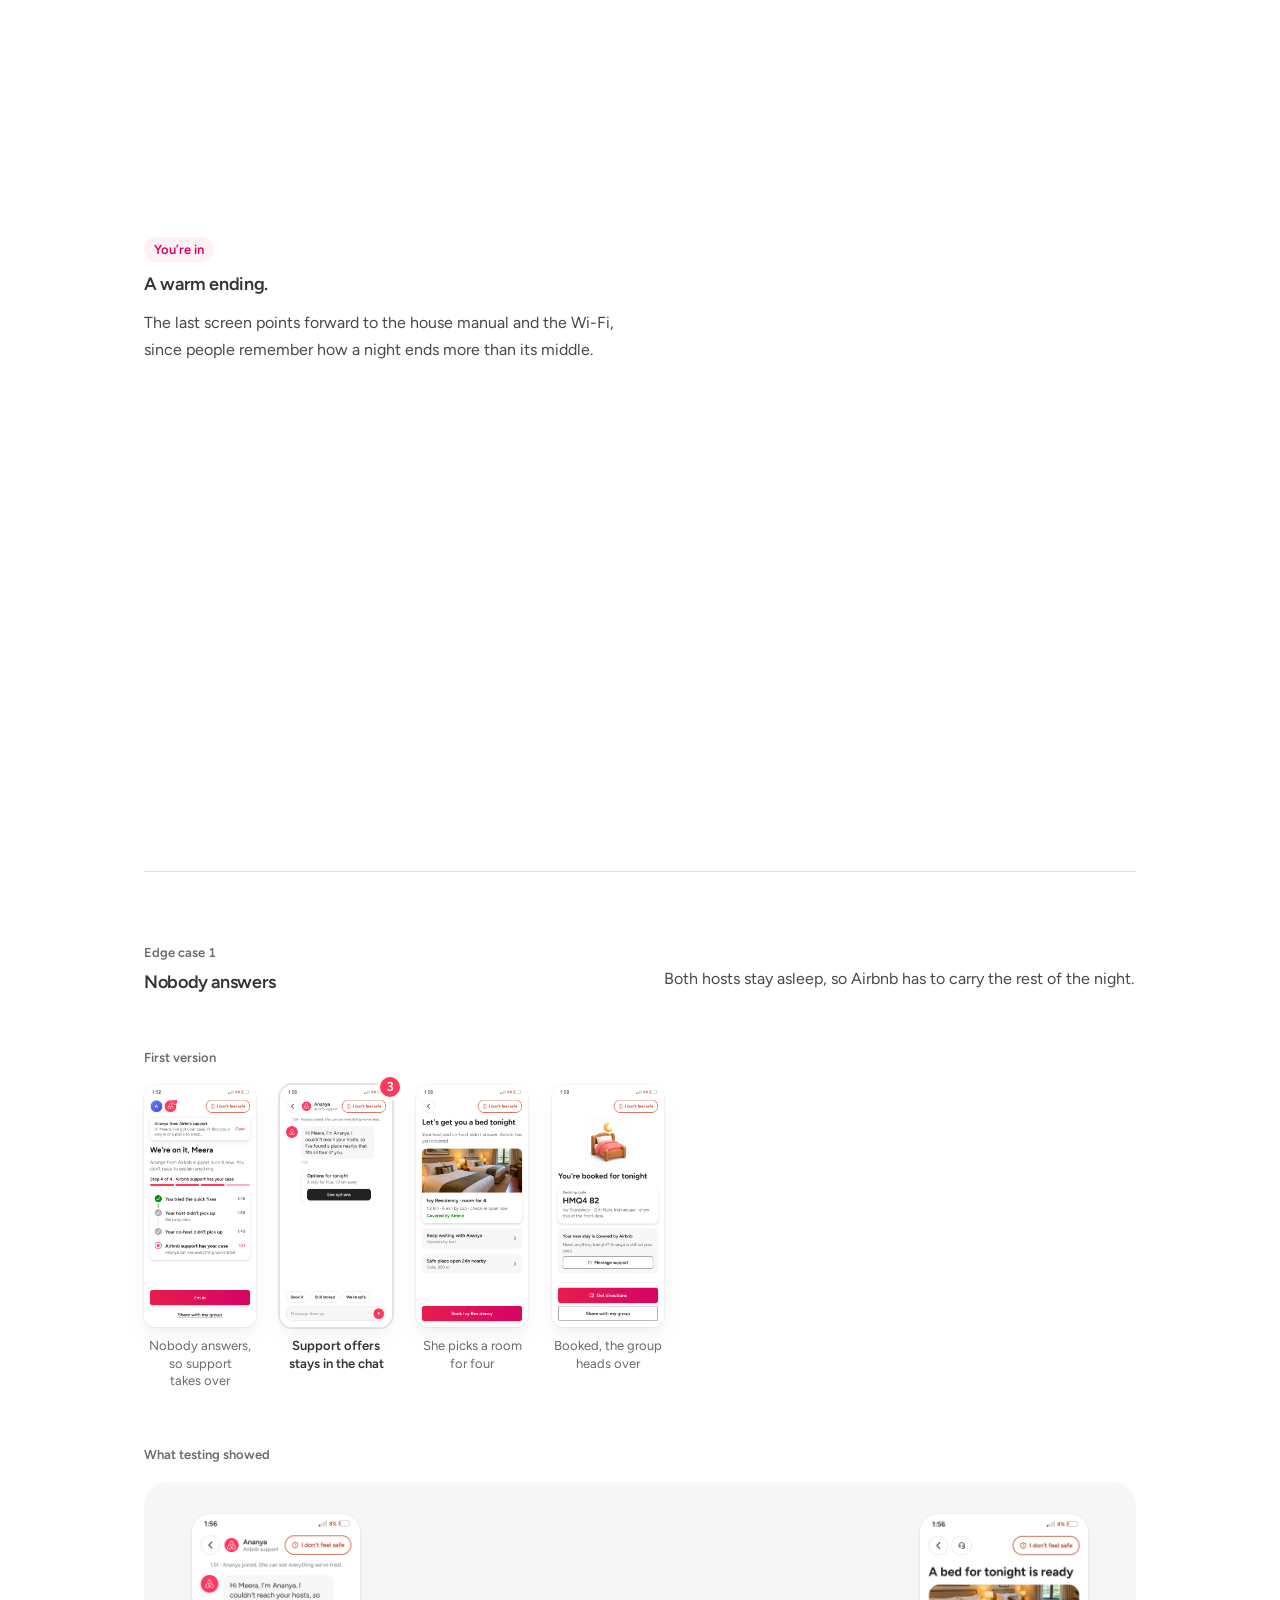
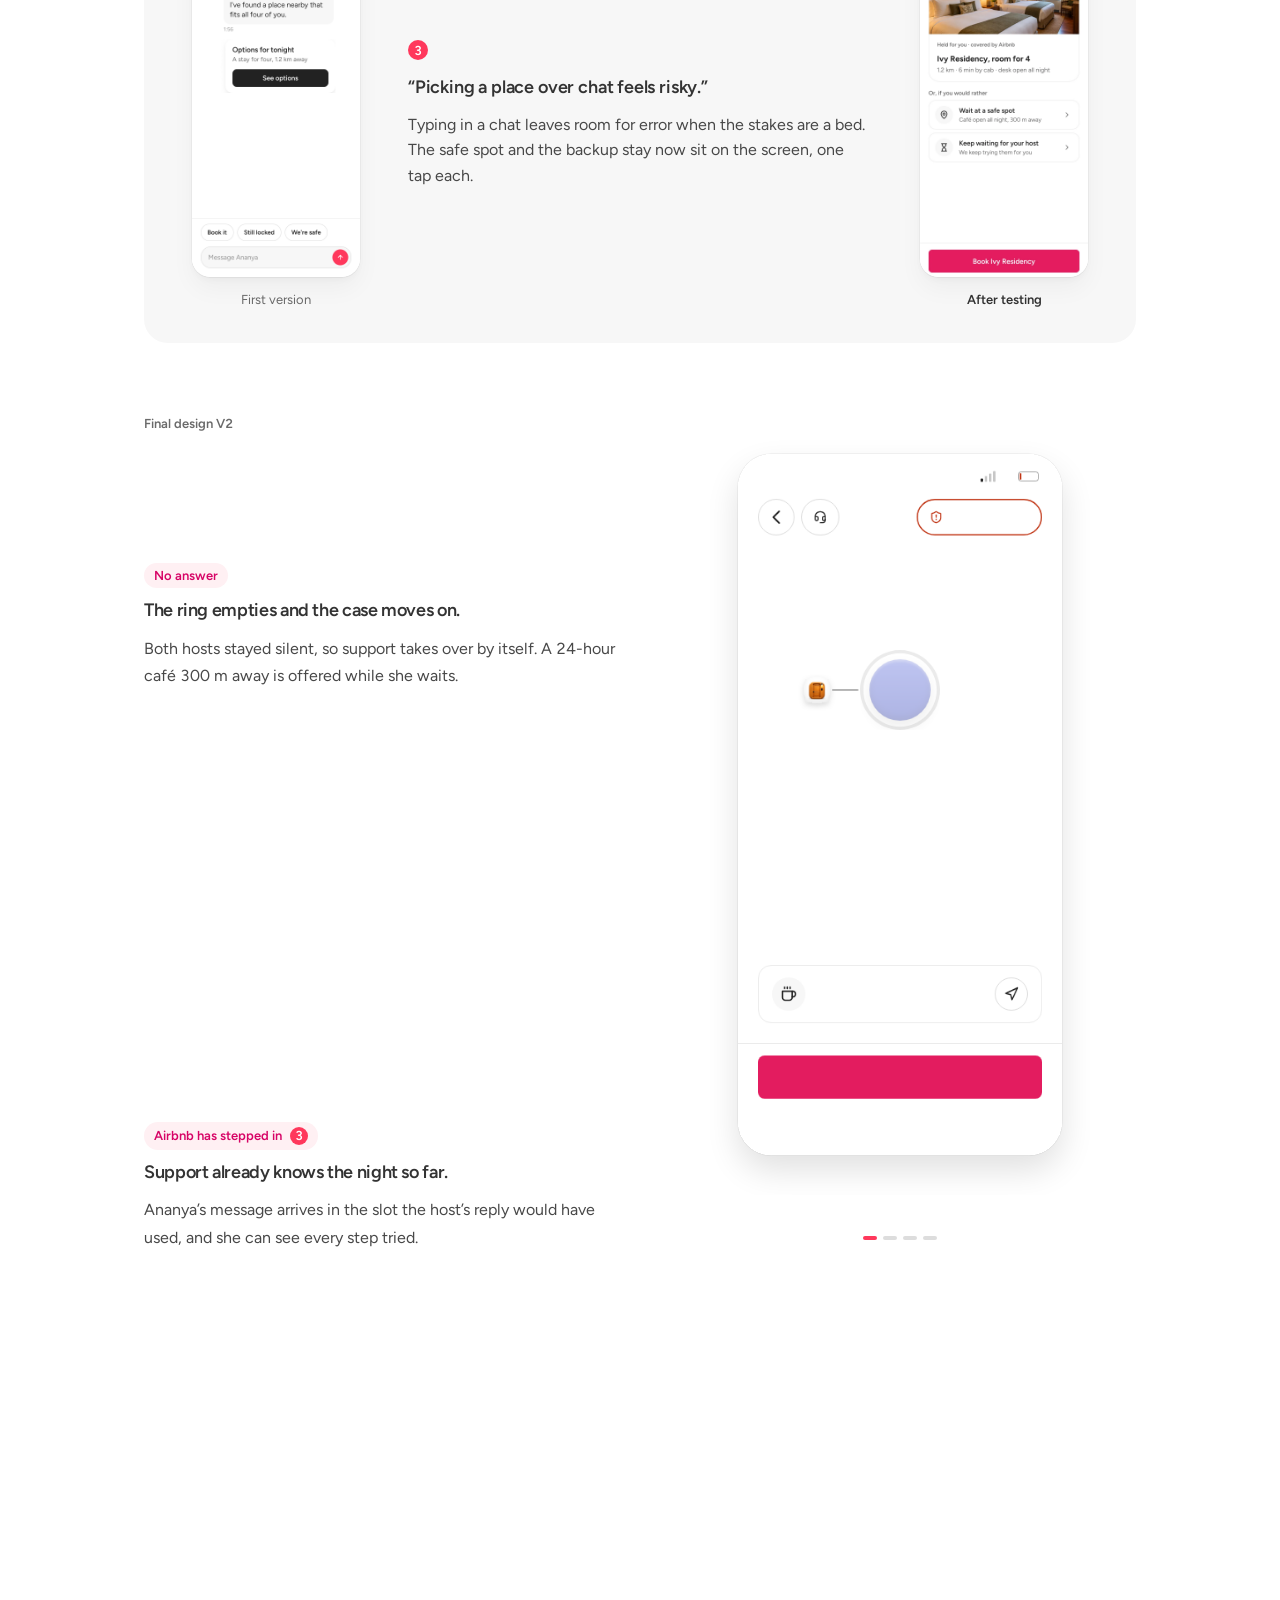
==== commit 1414365d: "Rename the story label to Final design V2 Co-Authored-By: Claude Opus 5.5 <noreply@anthropic.com>" ====
--- a/index.html
+++ b/index.html
@@ -266,7 +266,7 @@
     <!-- 04 -->
     <section class="wrap sec" id="ch4" data-ch="4">
       <h2 class="h2" data-r="0"><span>Final design</span></h2>
-      <p class="lead" data-r="1">Peers walked through the first version on a phone, thinking out loud. They said it felt like someone was handling things, and four moments got in the way. Each path below starts with the first version, shows where it broke and ends on the night Meera gets now.</p>
+      <p class="lead" data-r="1">Peers walked through the first version on a phone, thinking out loud. They said it felt like someone was handling things, and four moments got in the way. Each path below starts with the first version, shows where it broke and ends on final design V2.</p>
       <a class="site proto-cta" href="demo/index.html" target="_blank" rel="noopener" data-r="1">Open the working prototype<svg viewBox="0 0 16 16" aria-hidden="true"><path d="M5 11 11 5M6 5h5v5"/></svg></a>
 
       <div class="tpath" id="path-host">
@@ -299,7 +299,7 @@
             <figure><span class="crop v5"><img src="img/v5/v5-06.webp" alt="Your host replied, with the message card above the buttons" width="780" height="1688" loading="lazy"></span><figcaption>After testing</figcaption></figure>
           </li>
         </ol>
-        <p class="lab story-lab" data-r="0">Meera’s night now</p>
+        <p class="lab story-lab" data-r="0">Final design V2</p>
         <div class="story" data-steps>
           <div class="steps">
             <div class="step" data-step data-show="trips">
@@ -381,7 +381,7 @@
             <figure><span class="crop v5"><img src="img/v5/v5-11.webp" alt="A bed for tonight is ready, with the stay and a safe spot on screen" width="780" height="1688" loading="lazy"></span><figcaption>After testing</figcaption></figure>
           </li>
         </ol>
-        <p class="lab story-lab" data-r="0">Meera’s night now</p>
+        <p class="lab story-lab" data-r="0">Final design V2</p>
         <div class="story" data-steps>
           <div class="steps">
             <div class="step" data-step data-show="noanswer">
@@ -435,7 +435,7 @@
             <figure><span class="crop v5"><img src="img/v5/v5-13.webp" alt="We’re still trying, with calls, a group link and 112" width="780" height="1688" loading="lazy"></span><figcaption>After testing</figcaption></figure>
           </li>
         </ol>
-        <p class="lab story-lab" data-r="0">Meera’s night now</p>
+        <p class="lab story-lab" data-r="0">Final design V2</p>
         <div class="story" data-steps>
           <div class="steps">
             <div class="step" data-step data-show="offline">
@@ -472,7 +472,7 @@
           <li><span class="crop"><img src="img/v4-13.png" alt="You come first, with 112 at the bottom" width="486" height="940" loading="lazy"></span><span>Feeling unsafe, she reaches help first</span></li>
         </ol>
         <p class="held" data-r="0">Both held up in testing, so they changed the least.</p>
-        <p class="lab story-lab" data-r="0">Meera’s night now</p>
+        <p class="lab story-lab" data-r="0">Final design V2</p>
         <div class="story" data-steps>
           <div class="steps">
             <div class="step" data-step data-show="group">
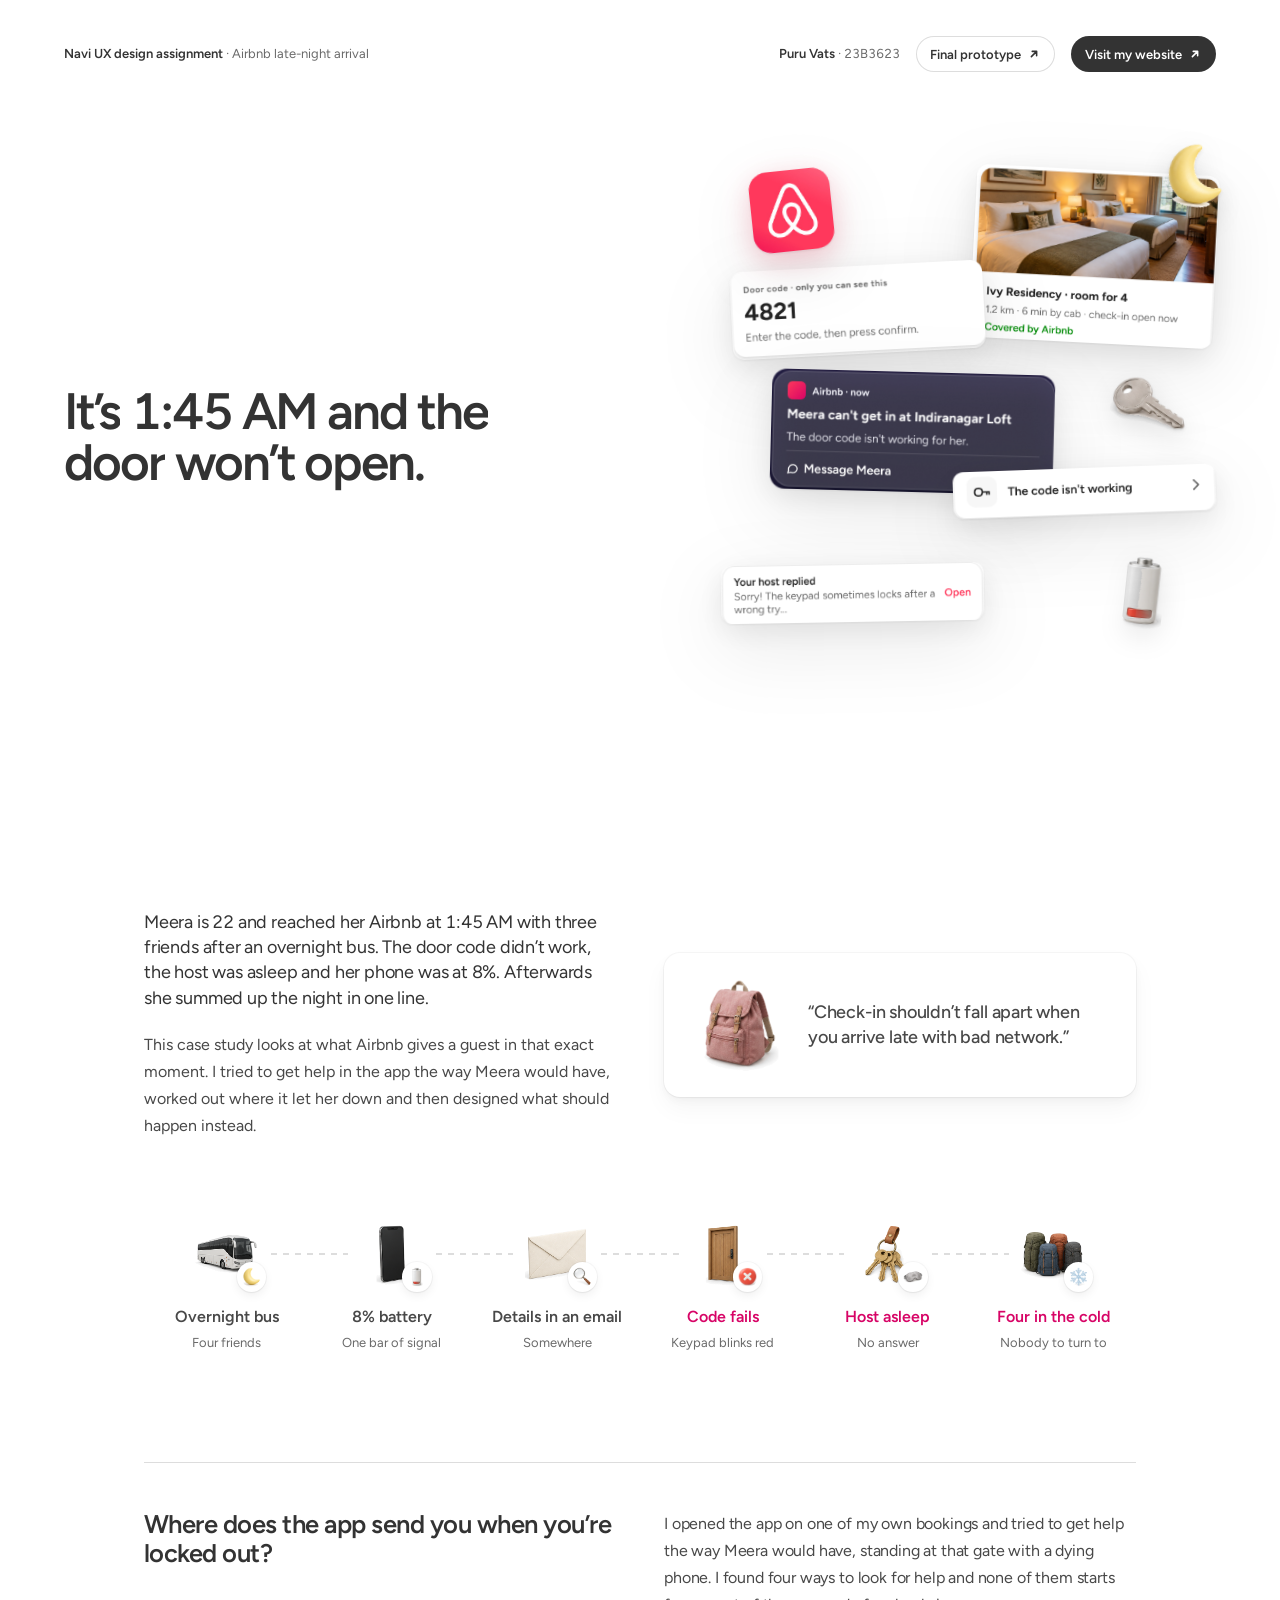
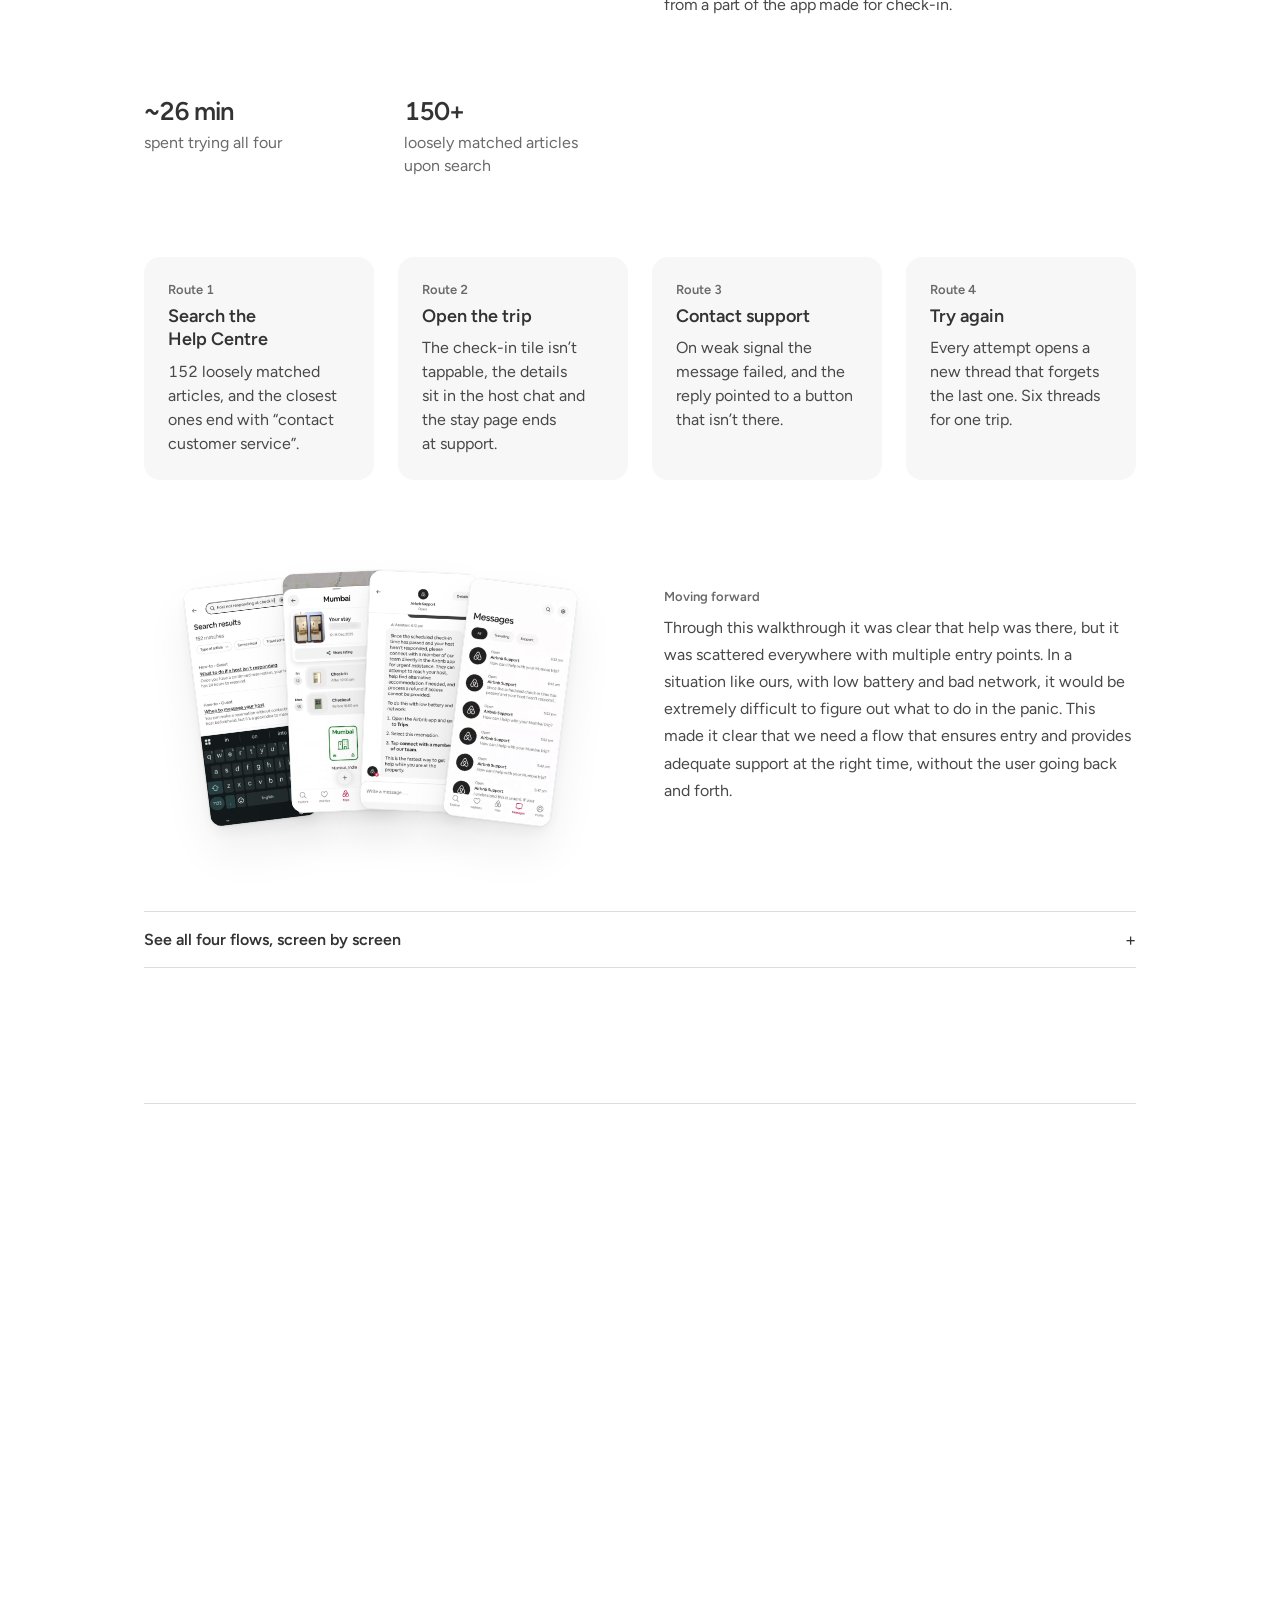
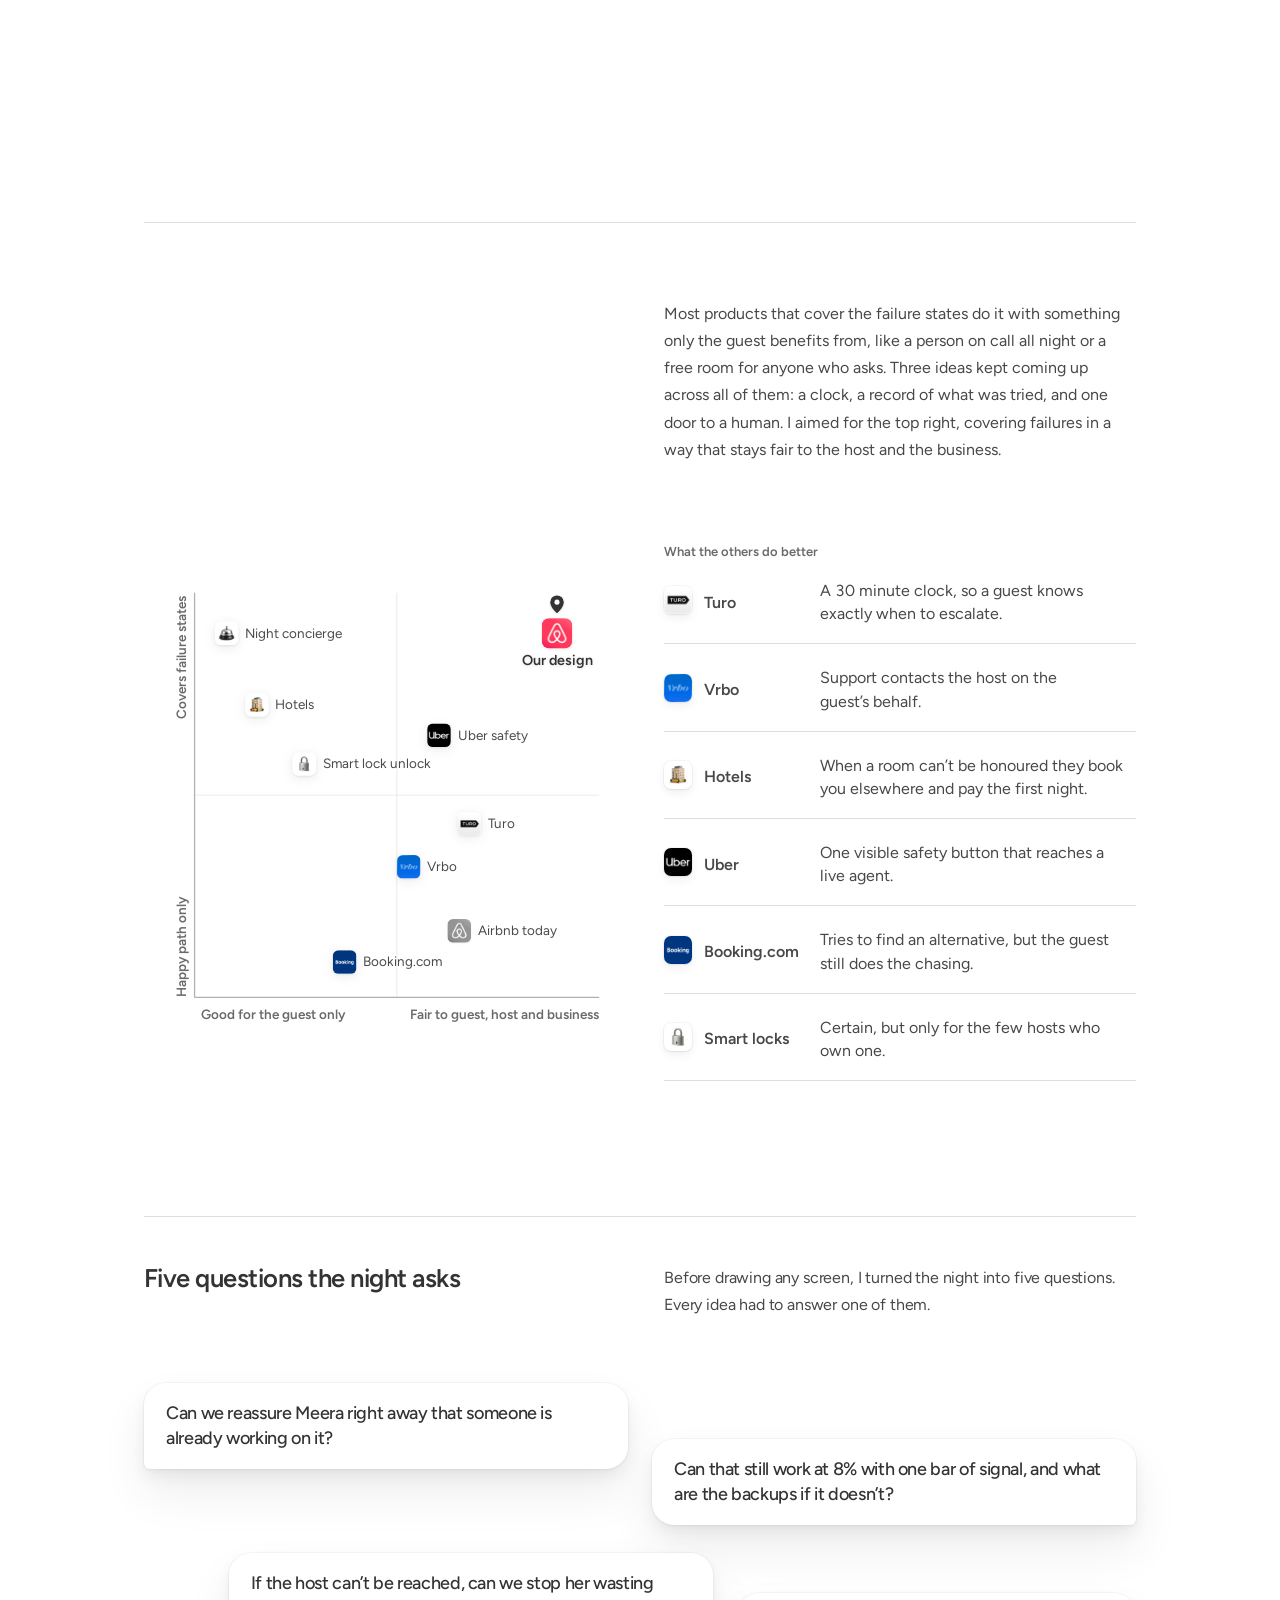
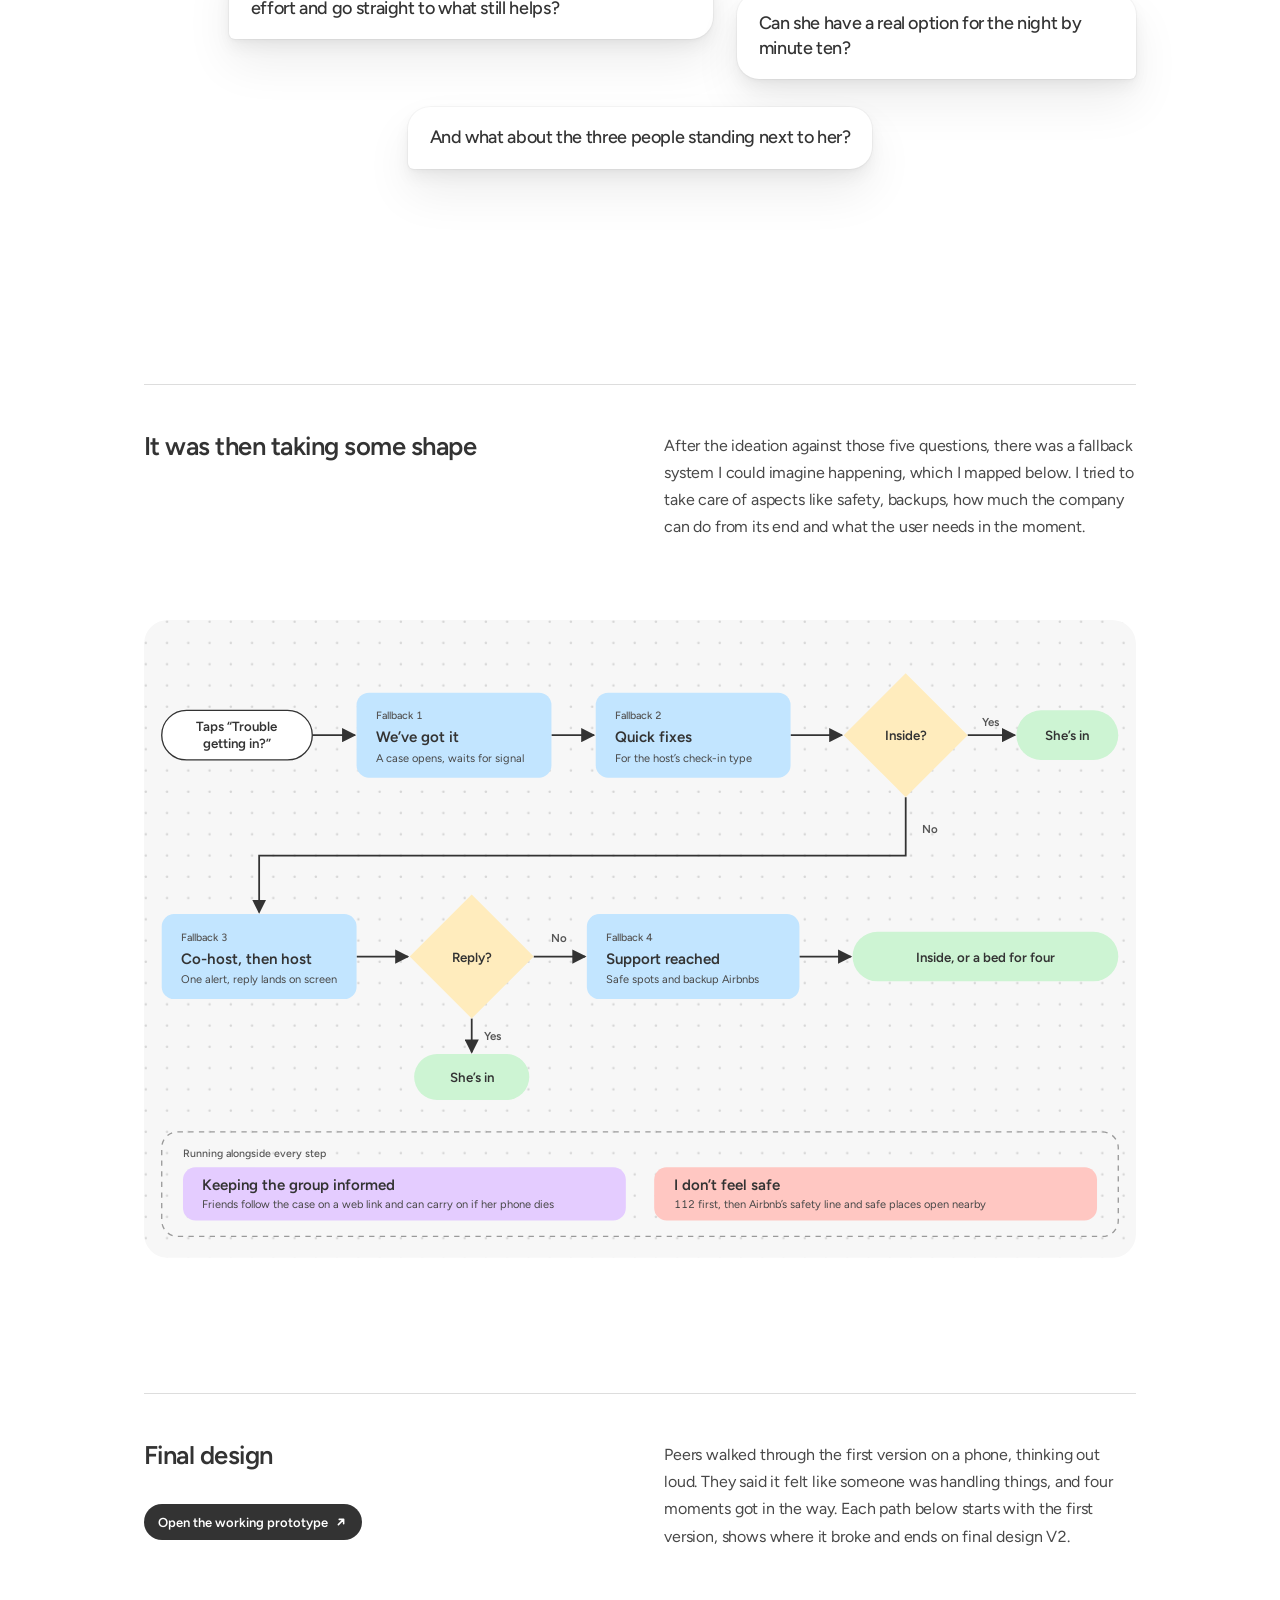
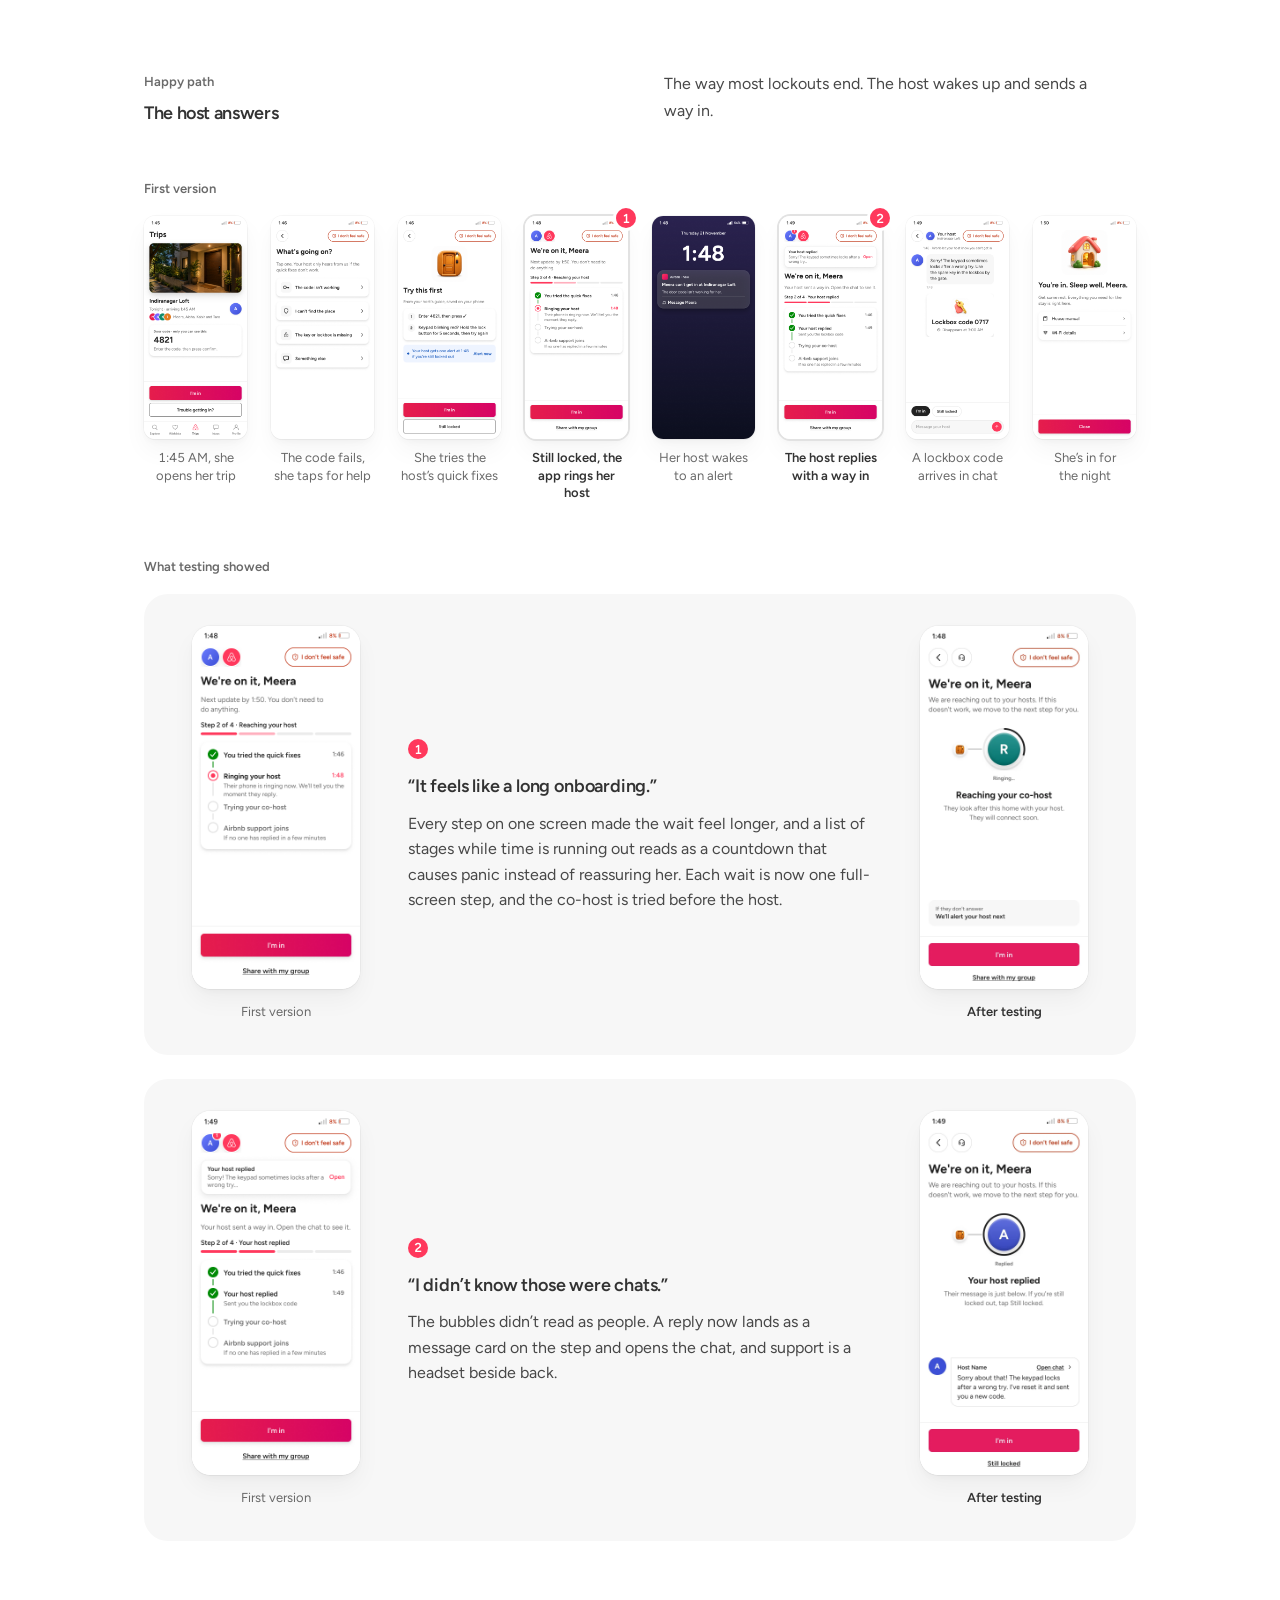
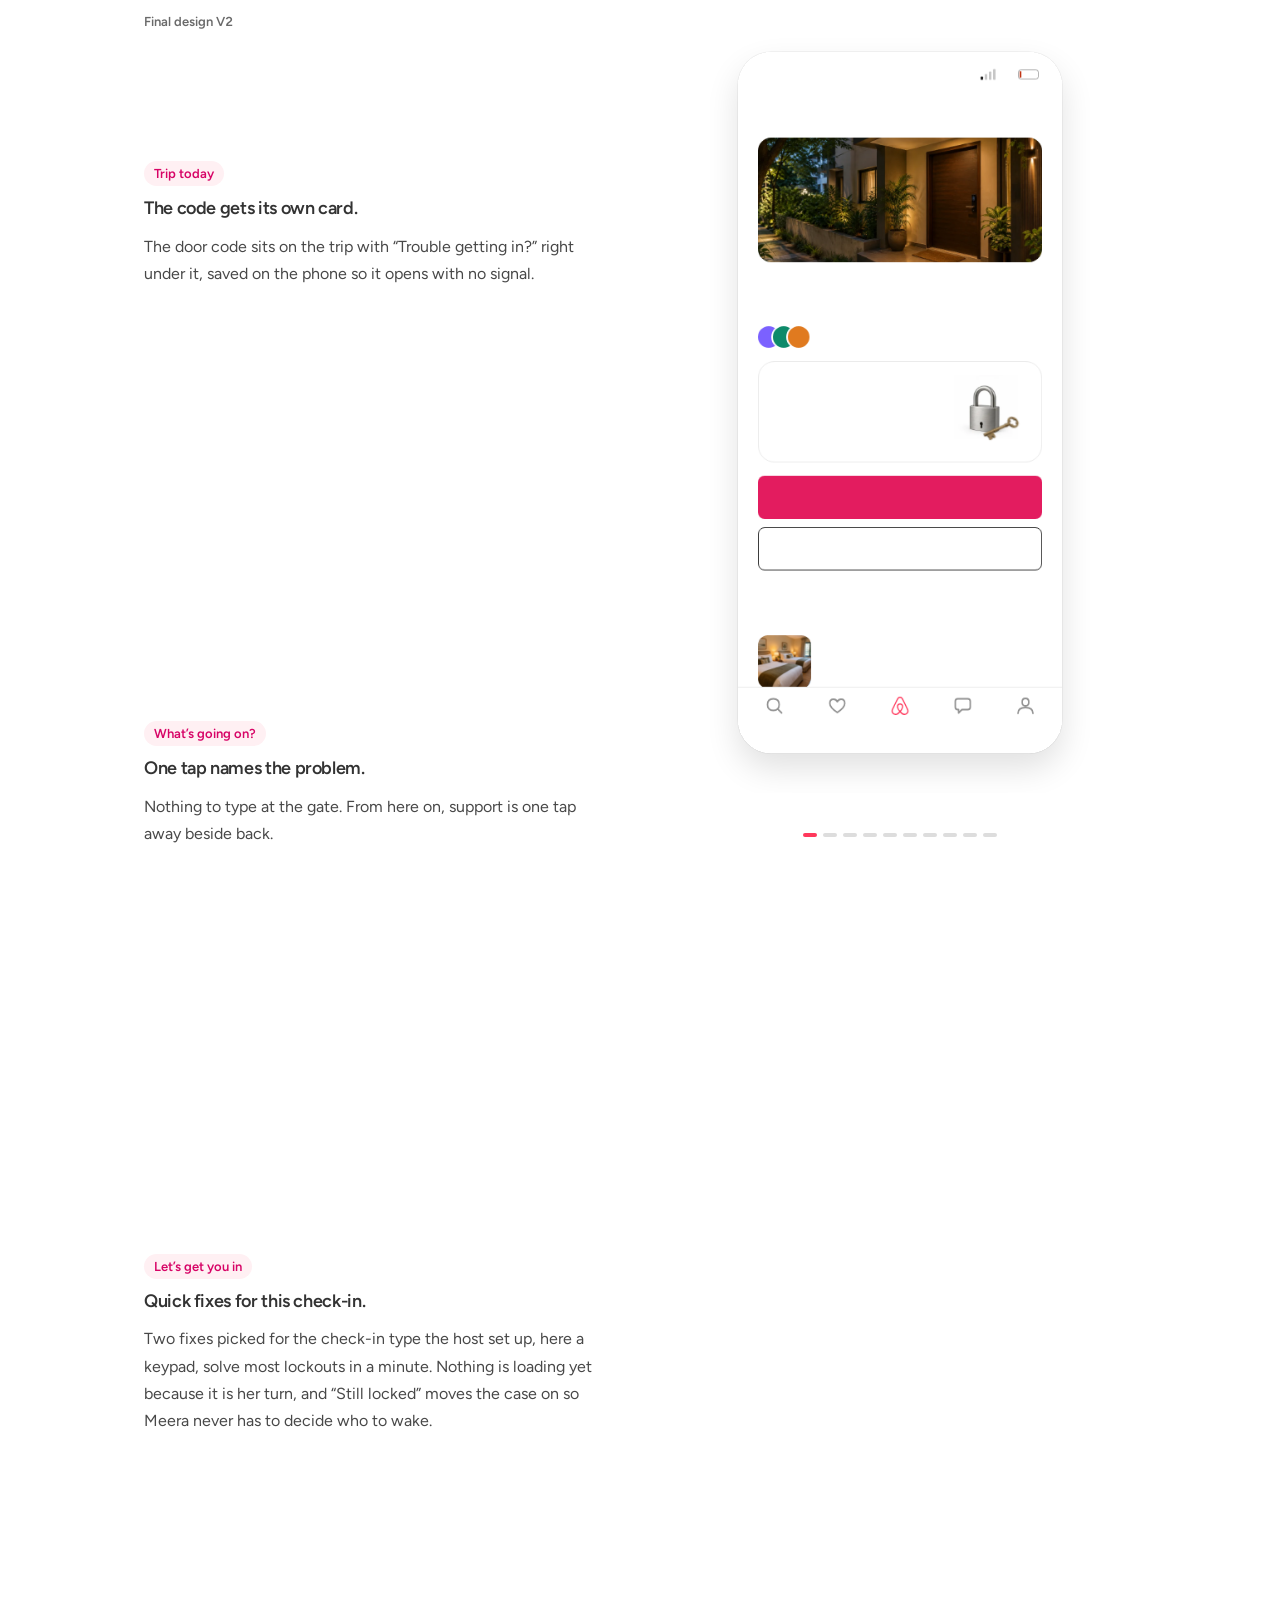
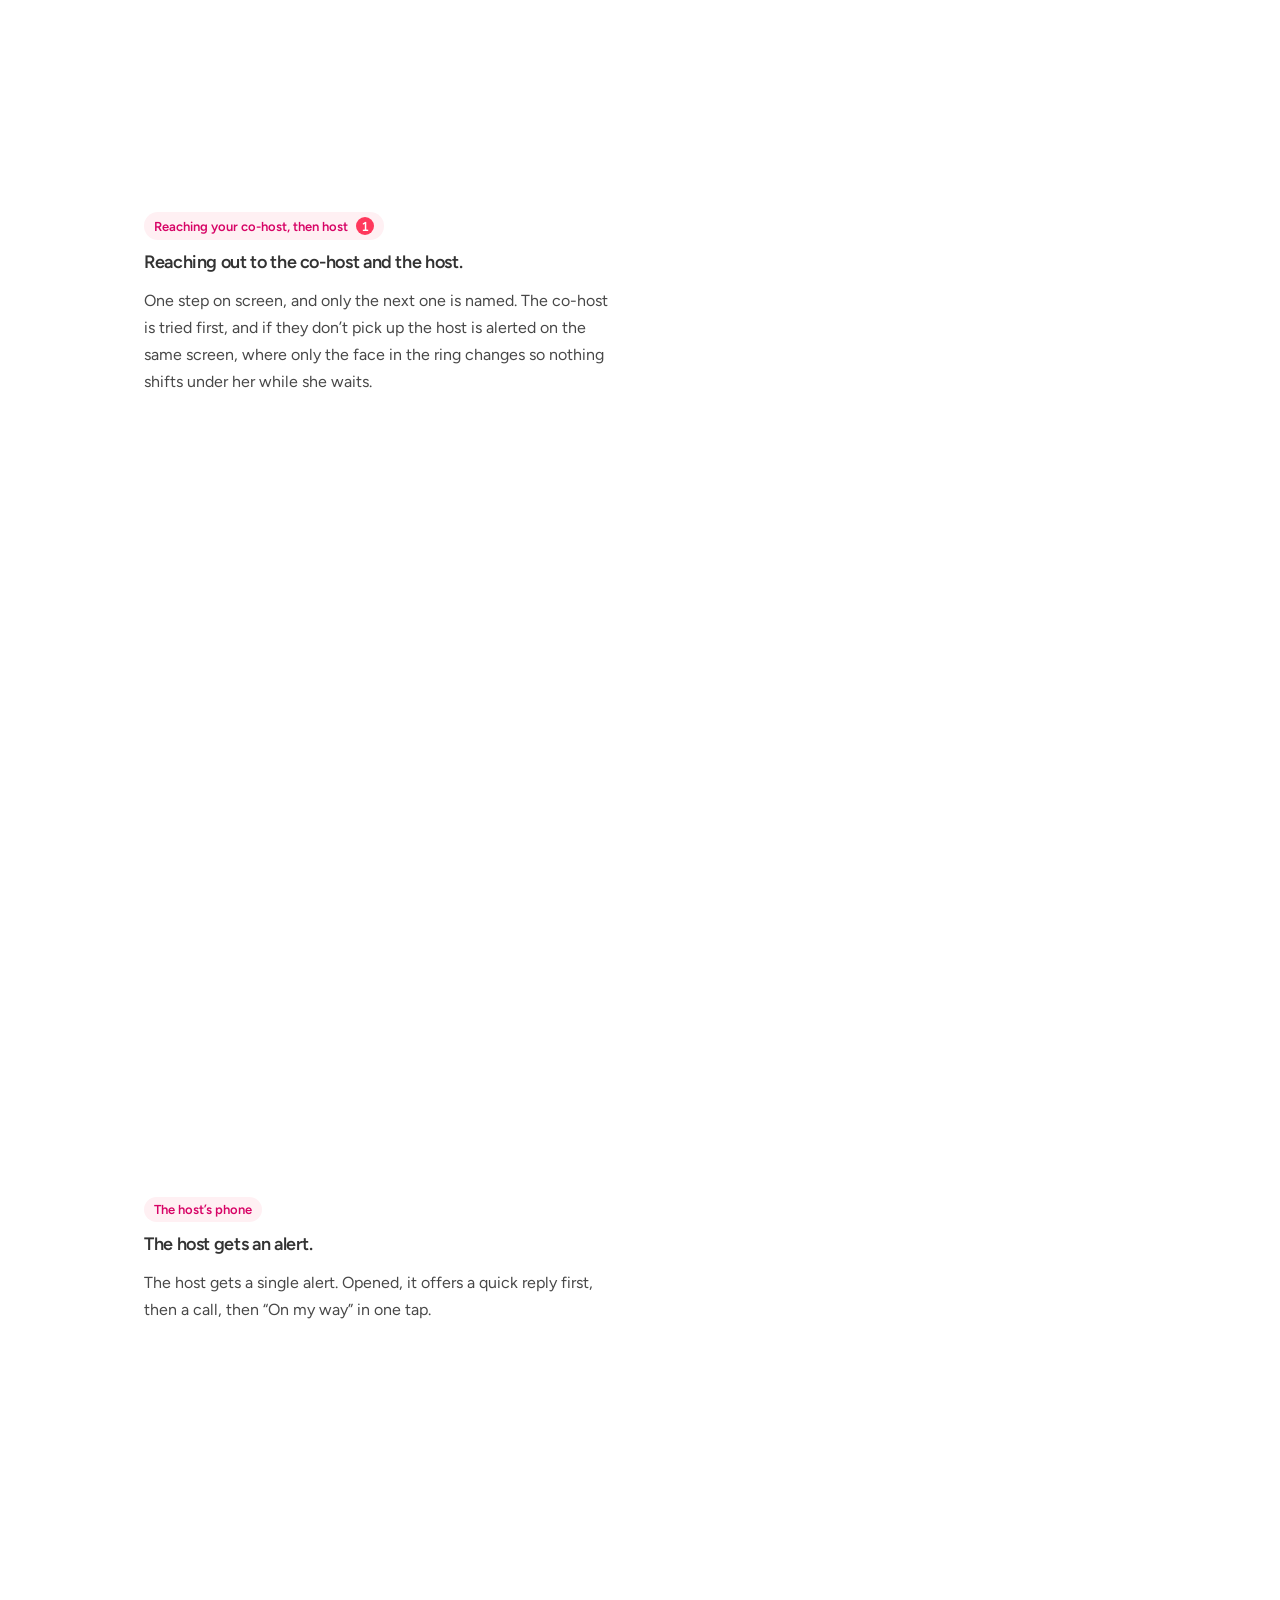
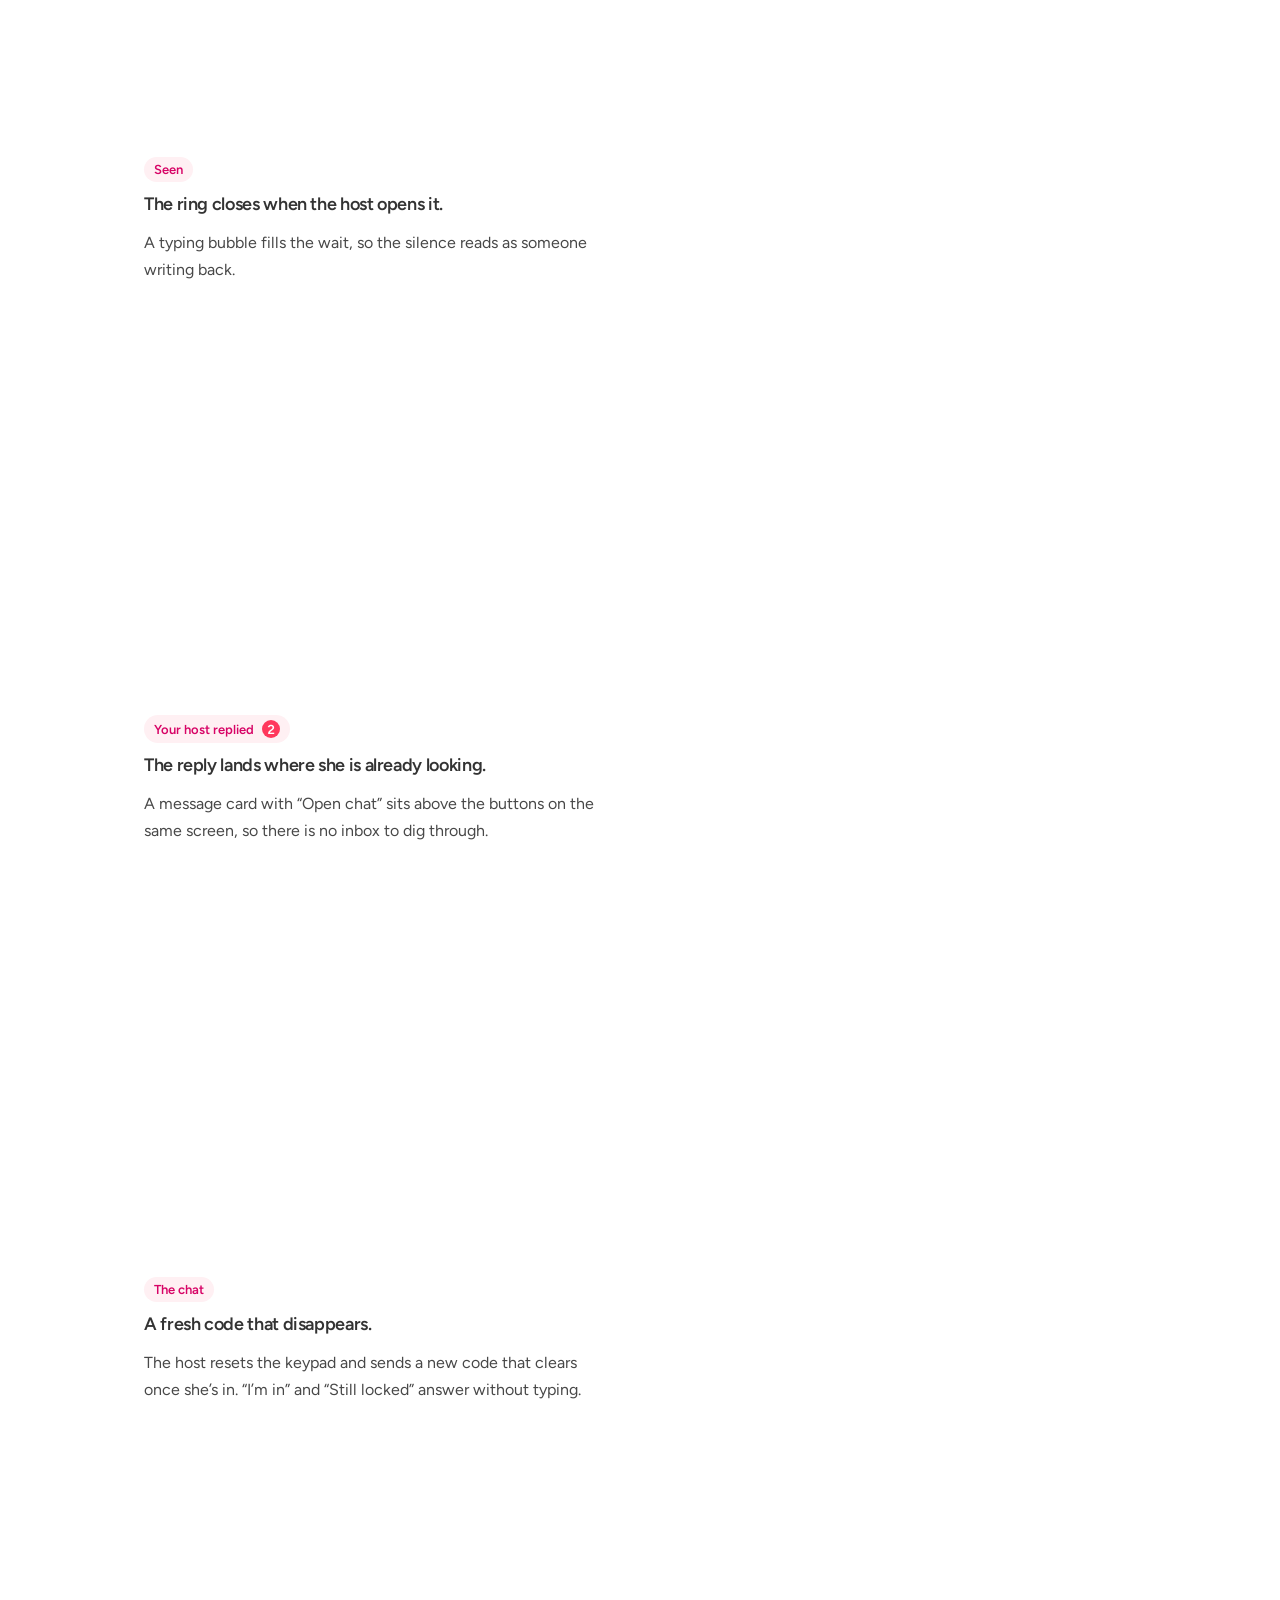
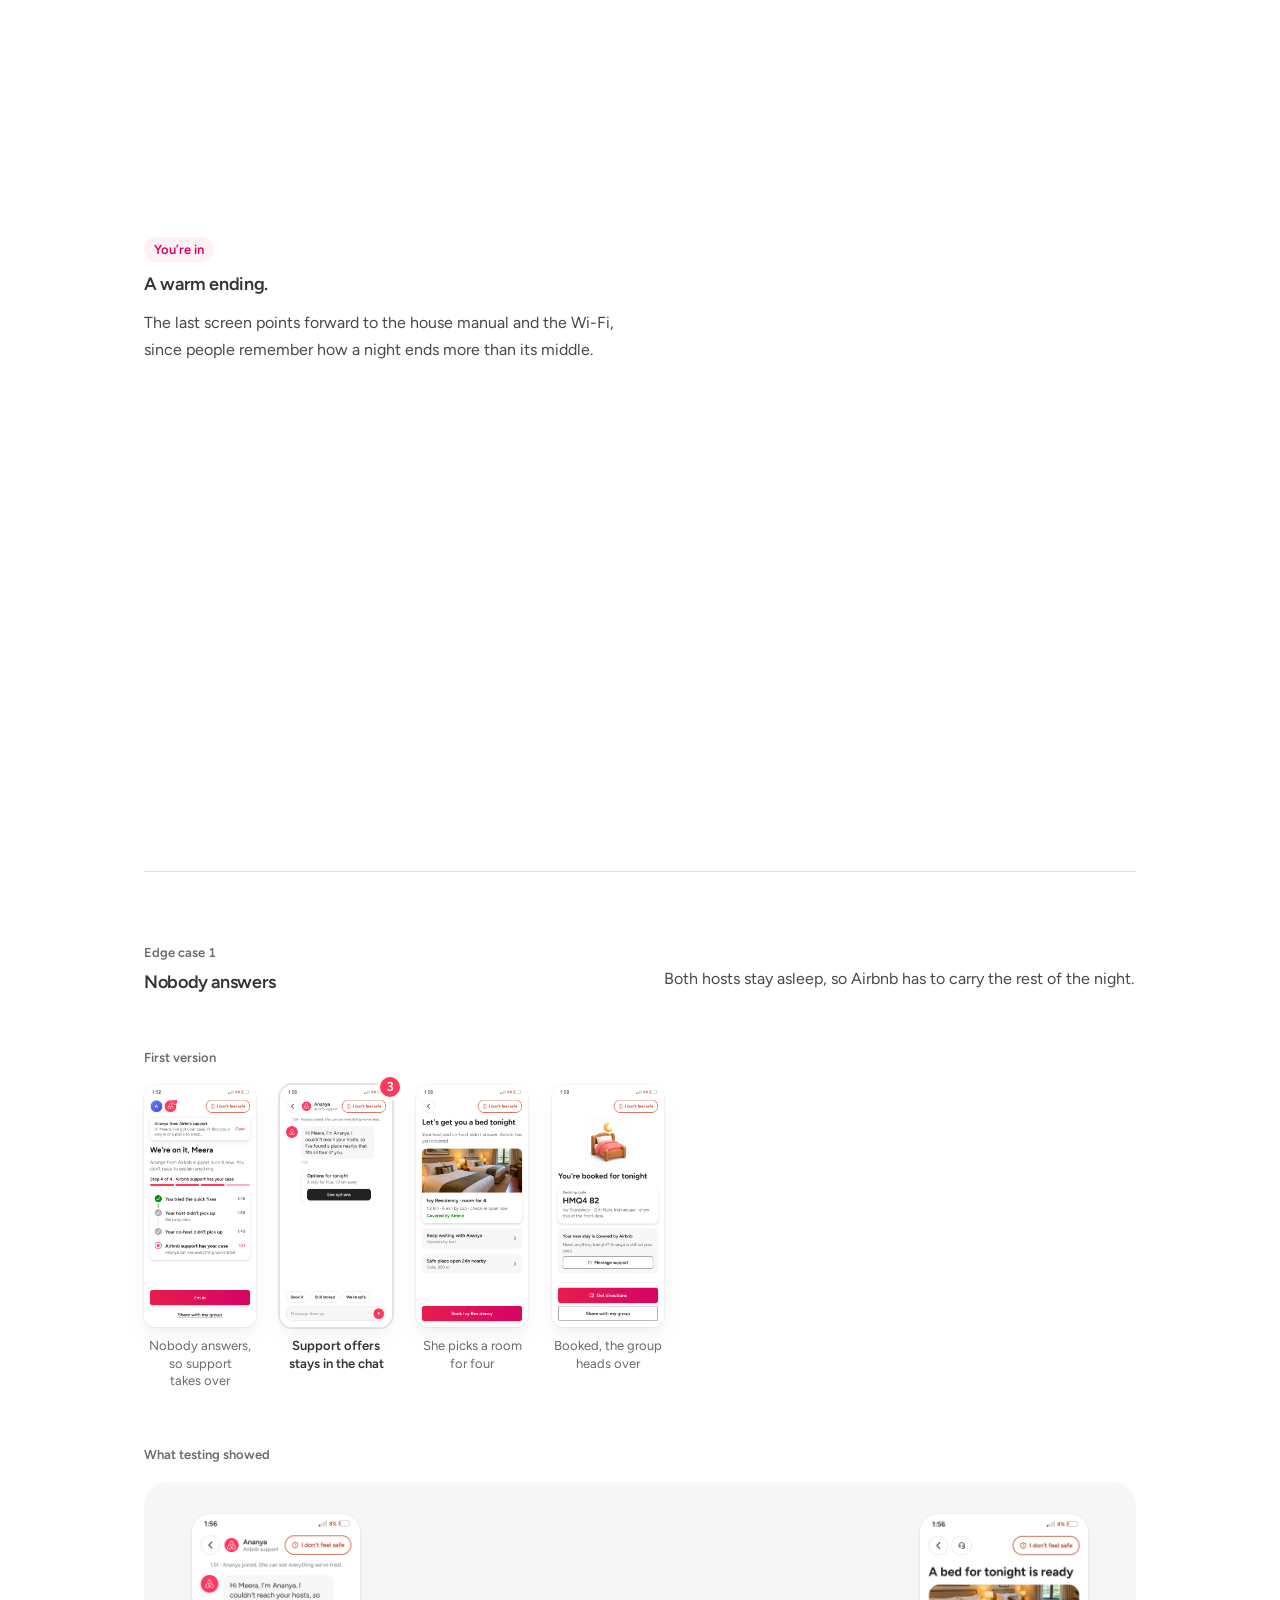
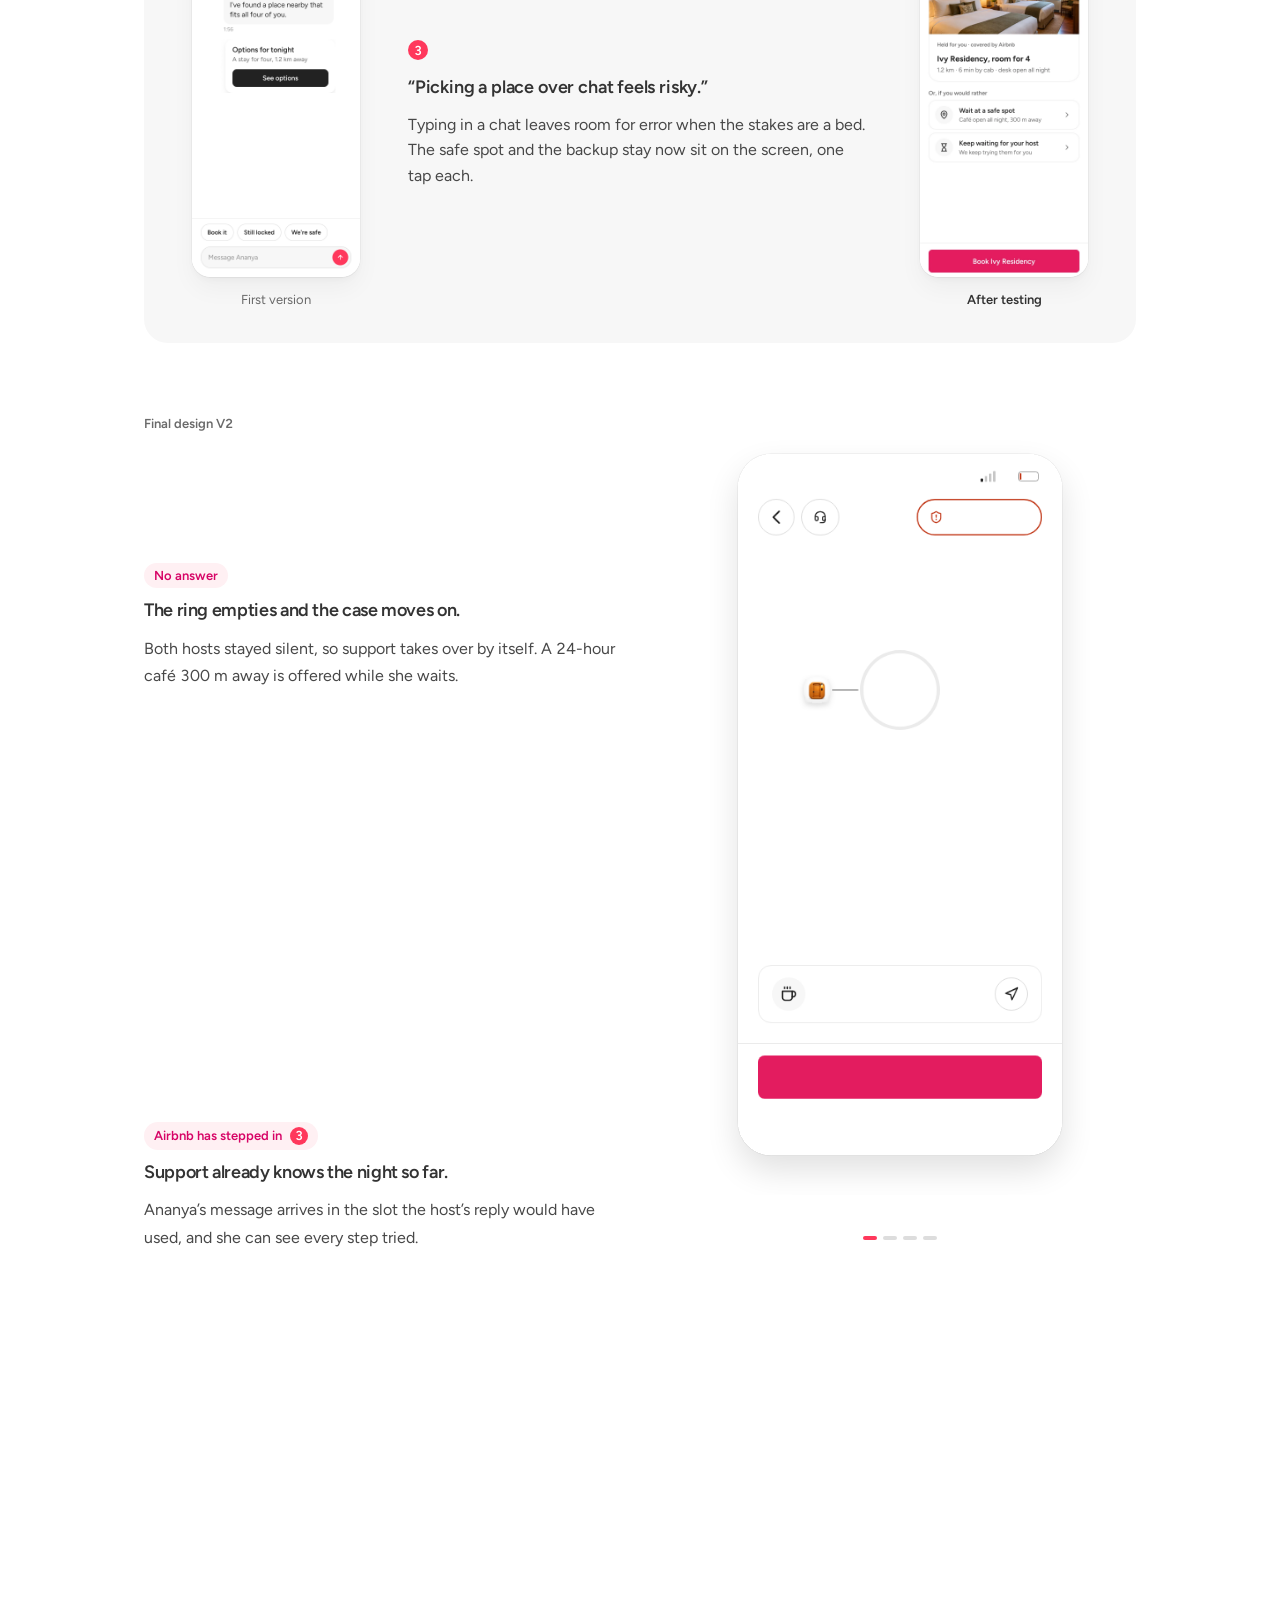
==== commit c9a4d0d8: "Bring back the assumptions as the second last section Co-Authored-By: Claude Opus 5.5 <noreply@anthr" ====
--- a/index.html
+++ b/index.html
@@ -535,6 +535,25 @@
         <div class="side s2"><img src="img/ill/host.png" alt="" width="64" height="64" loading="lazy"><h4>The host</h4><p>Ringing them again and again is pointless, so they are rung once and Airbnb helps on their behalf, which keeps the chance of it escalating low.</p></div>
         <div class="side s3"><img src="img/ill/support.png" alt="" width="64" height="64" loading="lazy"><h4>Night support</h4><p>Support arrives with the full context, so there is less back and forth and less time before someone acts.</p></div>
         <div class="side s4"><img src="img/ill/company.png" alt="" width="64" height="64" loading="lazy"><h4>Airbnb</h4><p>Fewer bad nights and low ratings, without offering refunds outright.</p></div>
+      </div>
+    </section>
+
+    <!-- assumptions -->
+    <section class="wrap sec" id="assumptions">
+      <h2 class="h2" data-r="0"><span>Assumptions, and what still works if everything fails</span></h2>
+      <p class="lead" data-r="1">What I took as given about Airbnb’s side, and what Meera still has when signal, battery and replies all run out.</p>
+      <ul class="stickies" aria-label="Assumptions I went ahead with">
+        <li data-r="0">The trip and its check-in details are saved on the phone once Meera has opened them before she travels.</li>
+        <li data-r="1">AirCover covers a night like this. The amount stays off the screen because nobody should be weighing prices at the gate.</li>
+        <li data-r="2">Airbnb can move the booking to a nearby stay using the details it already has, with no new checkout.</li>
+        <li data-r="3">An alert only rings through the host’s Do Not Disturb if they allowed it, so it is designed for a phone that is simply on silent.</li>
+      </ul>
+      <div class="net" data-r="0">
+        <p class="lab">If there’s no signal, no battery and no answer yet</p>
+        <div class="net-row">
+          <p><img src="img/ill/phone.png" alt="" width="56" height="56" loading="lazy"><span><b>Saved on the phone.</b> The safety line, the booking and the nearest place open all night work with zero signal.</span></p>
+          <p><img src="img/ill/company.png" alt="" width="56" height="56" loading="lazy"><span><b>Kept by Airbnb.</b> The case keeps running on Airbnb’s side, so whoever reaches out next picks up where it stopped, from any phone.</span></p>
+        </div>
       </div>
     </section>
 
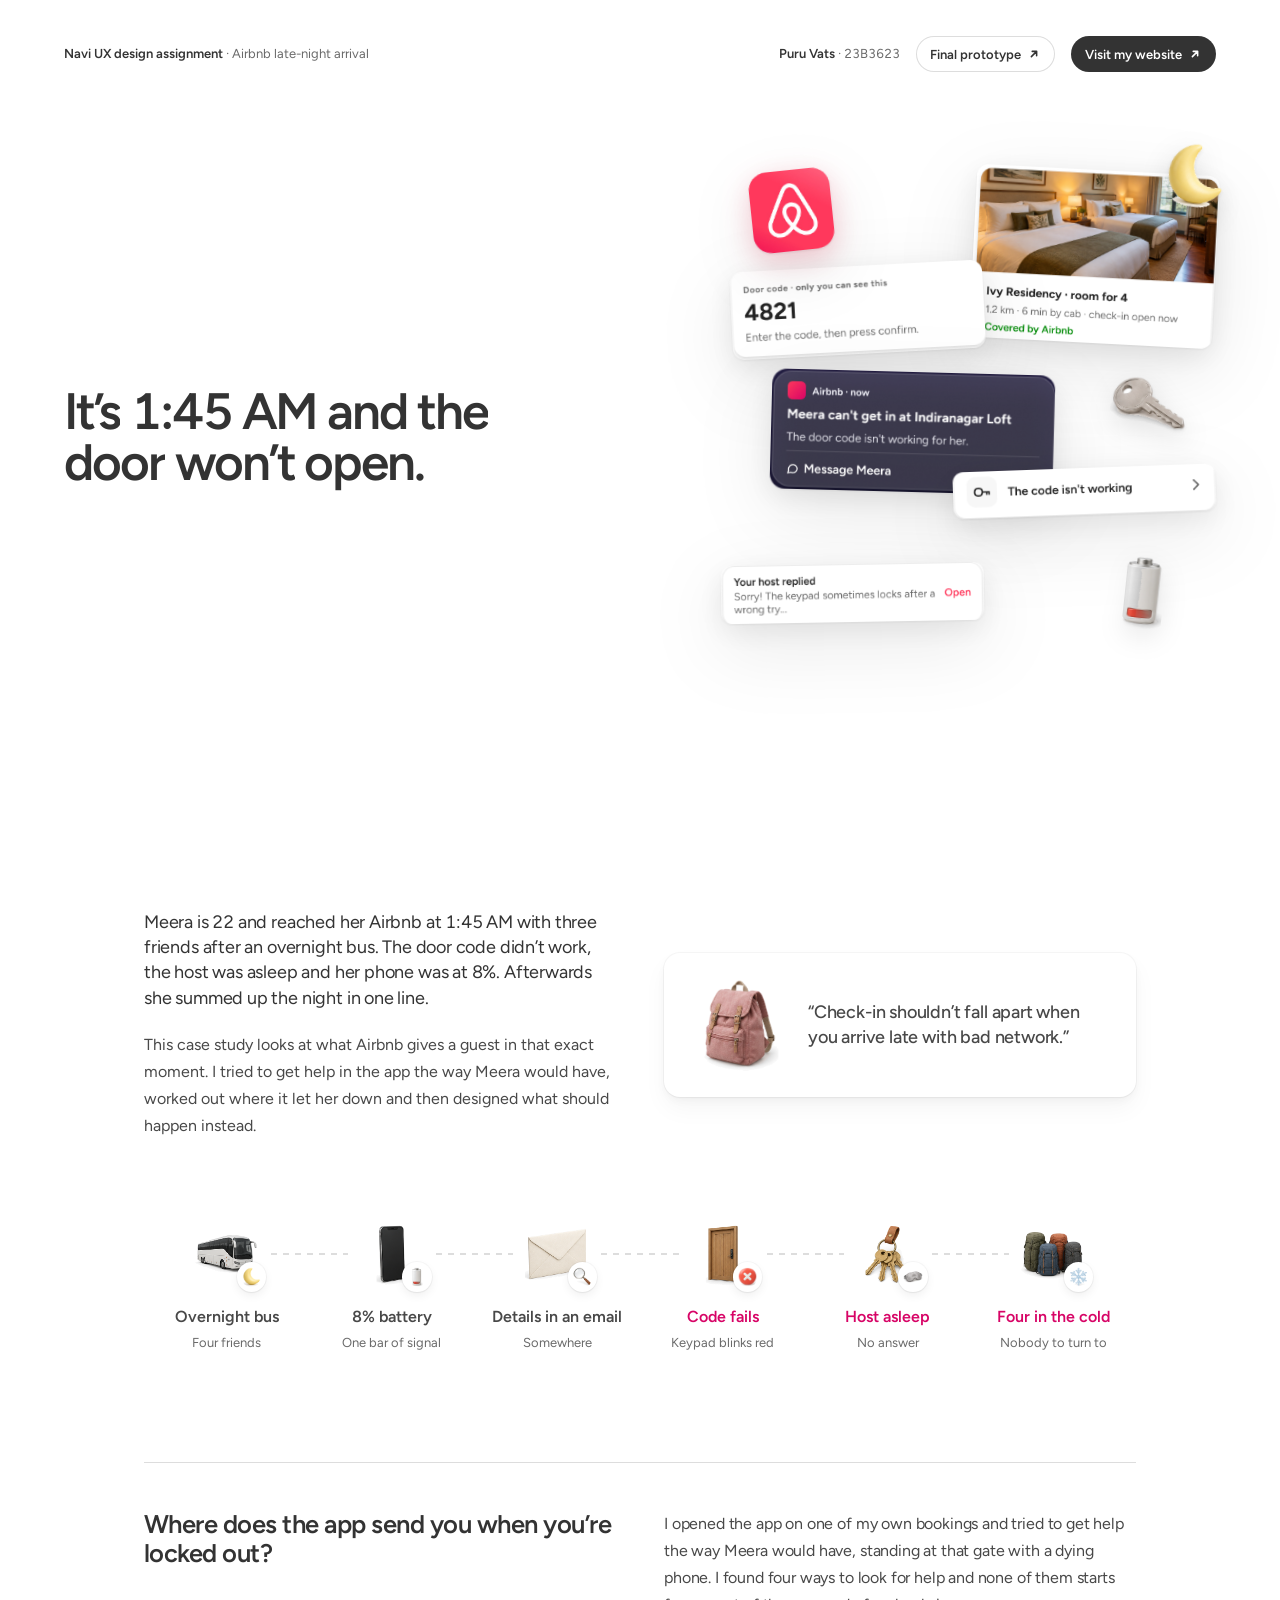
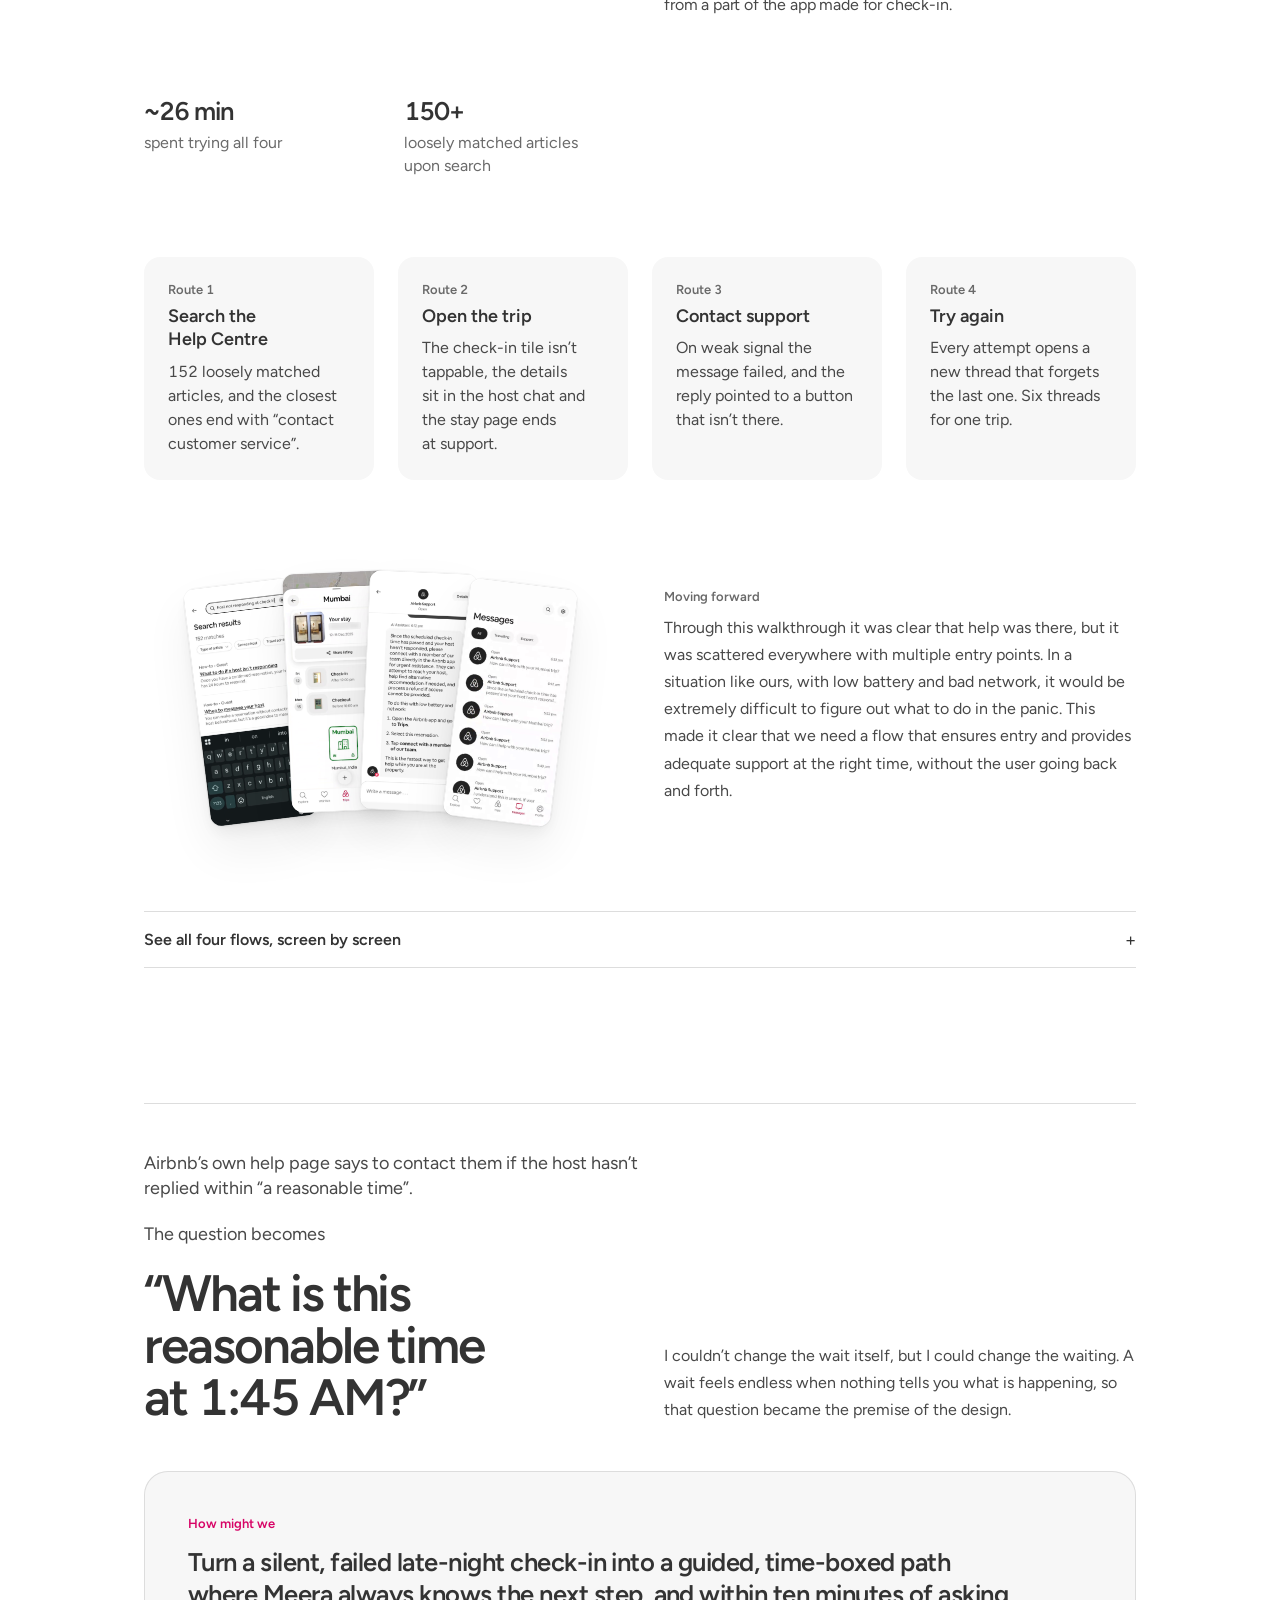
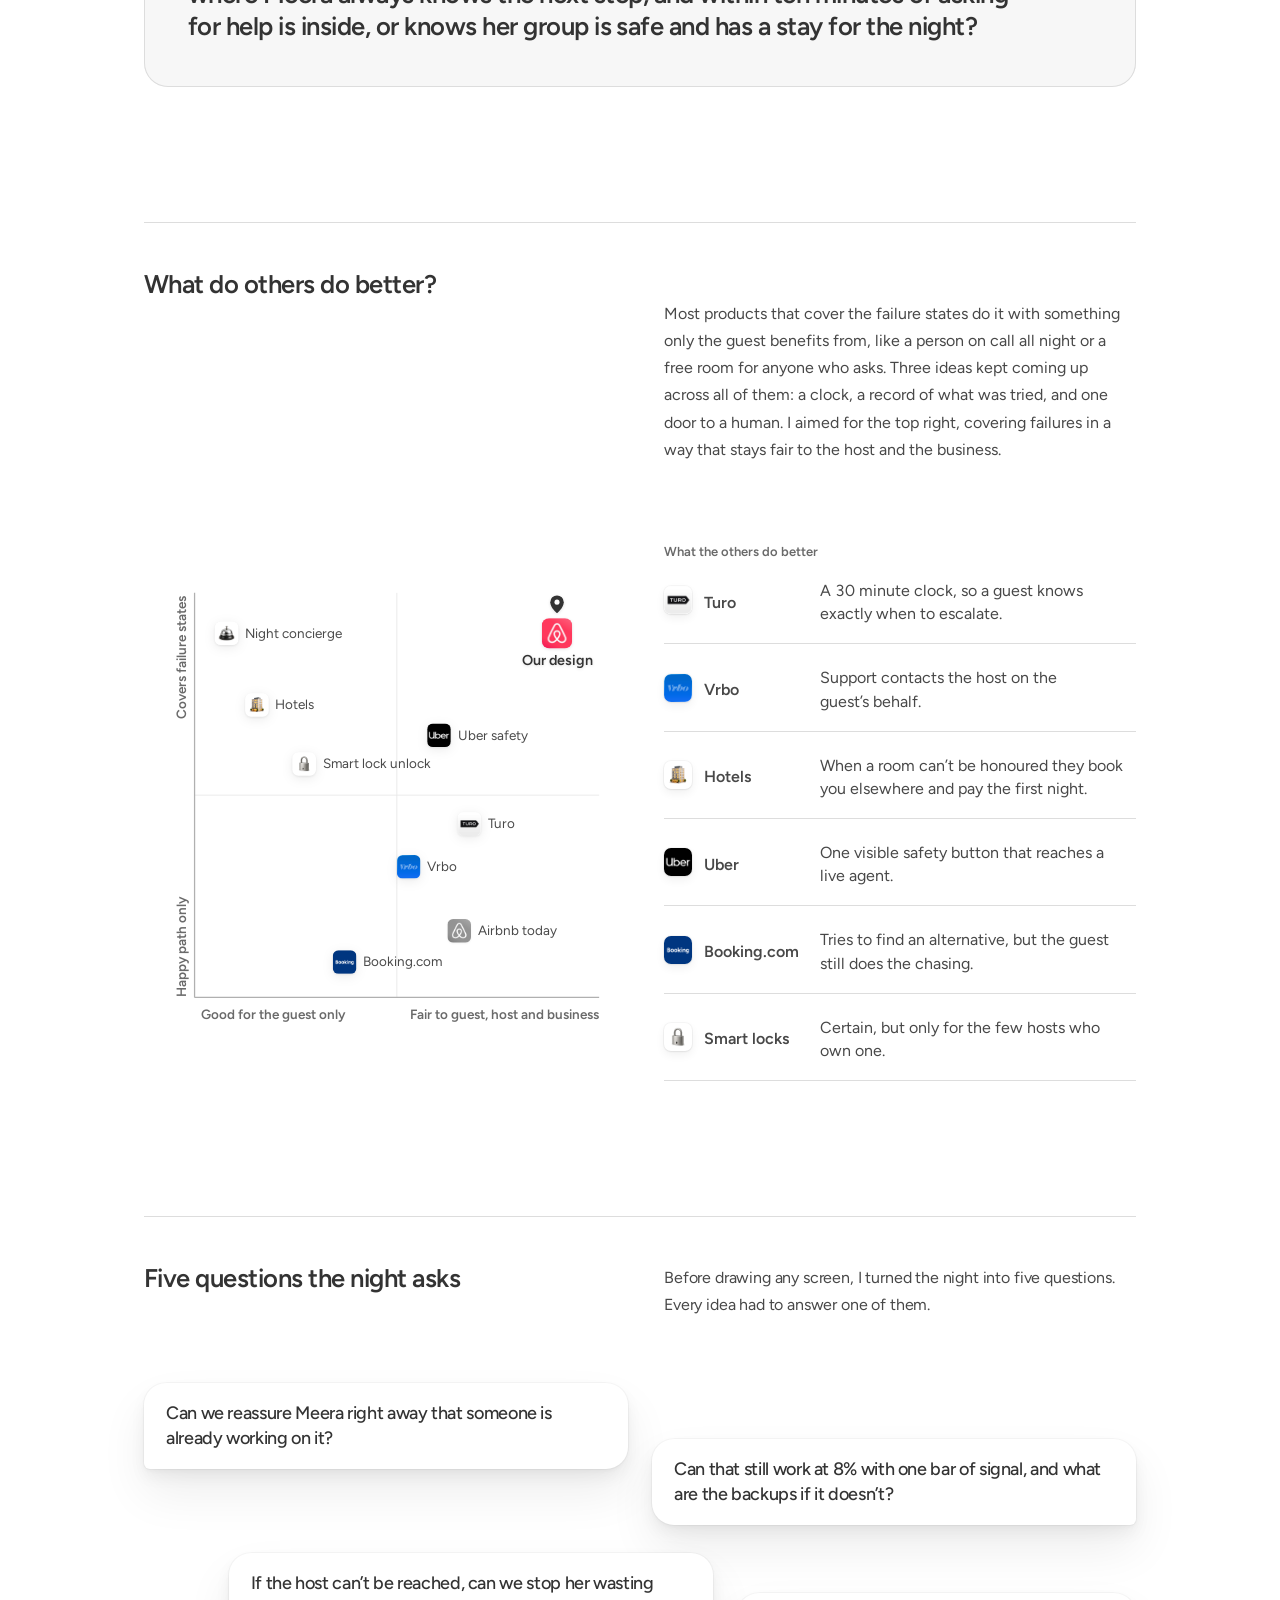
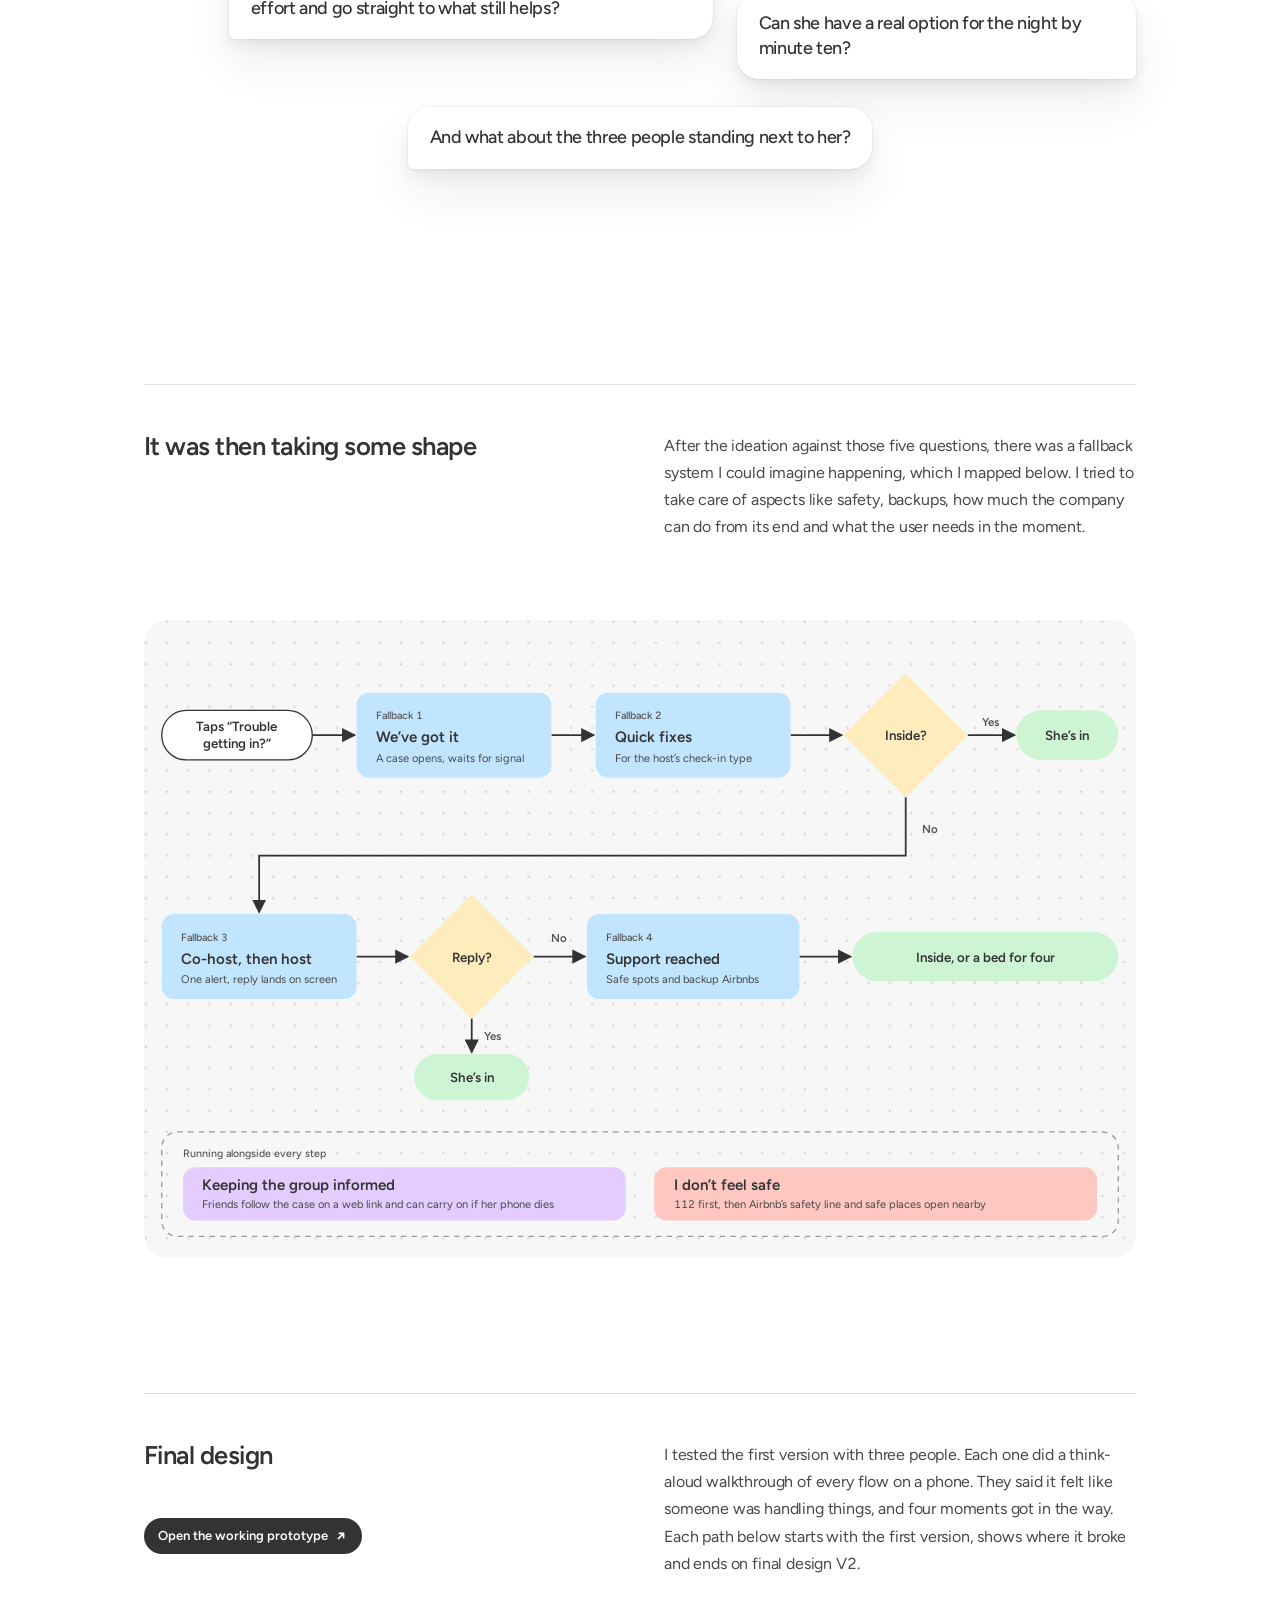
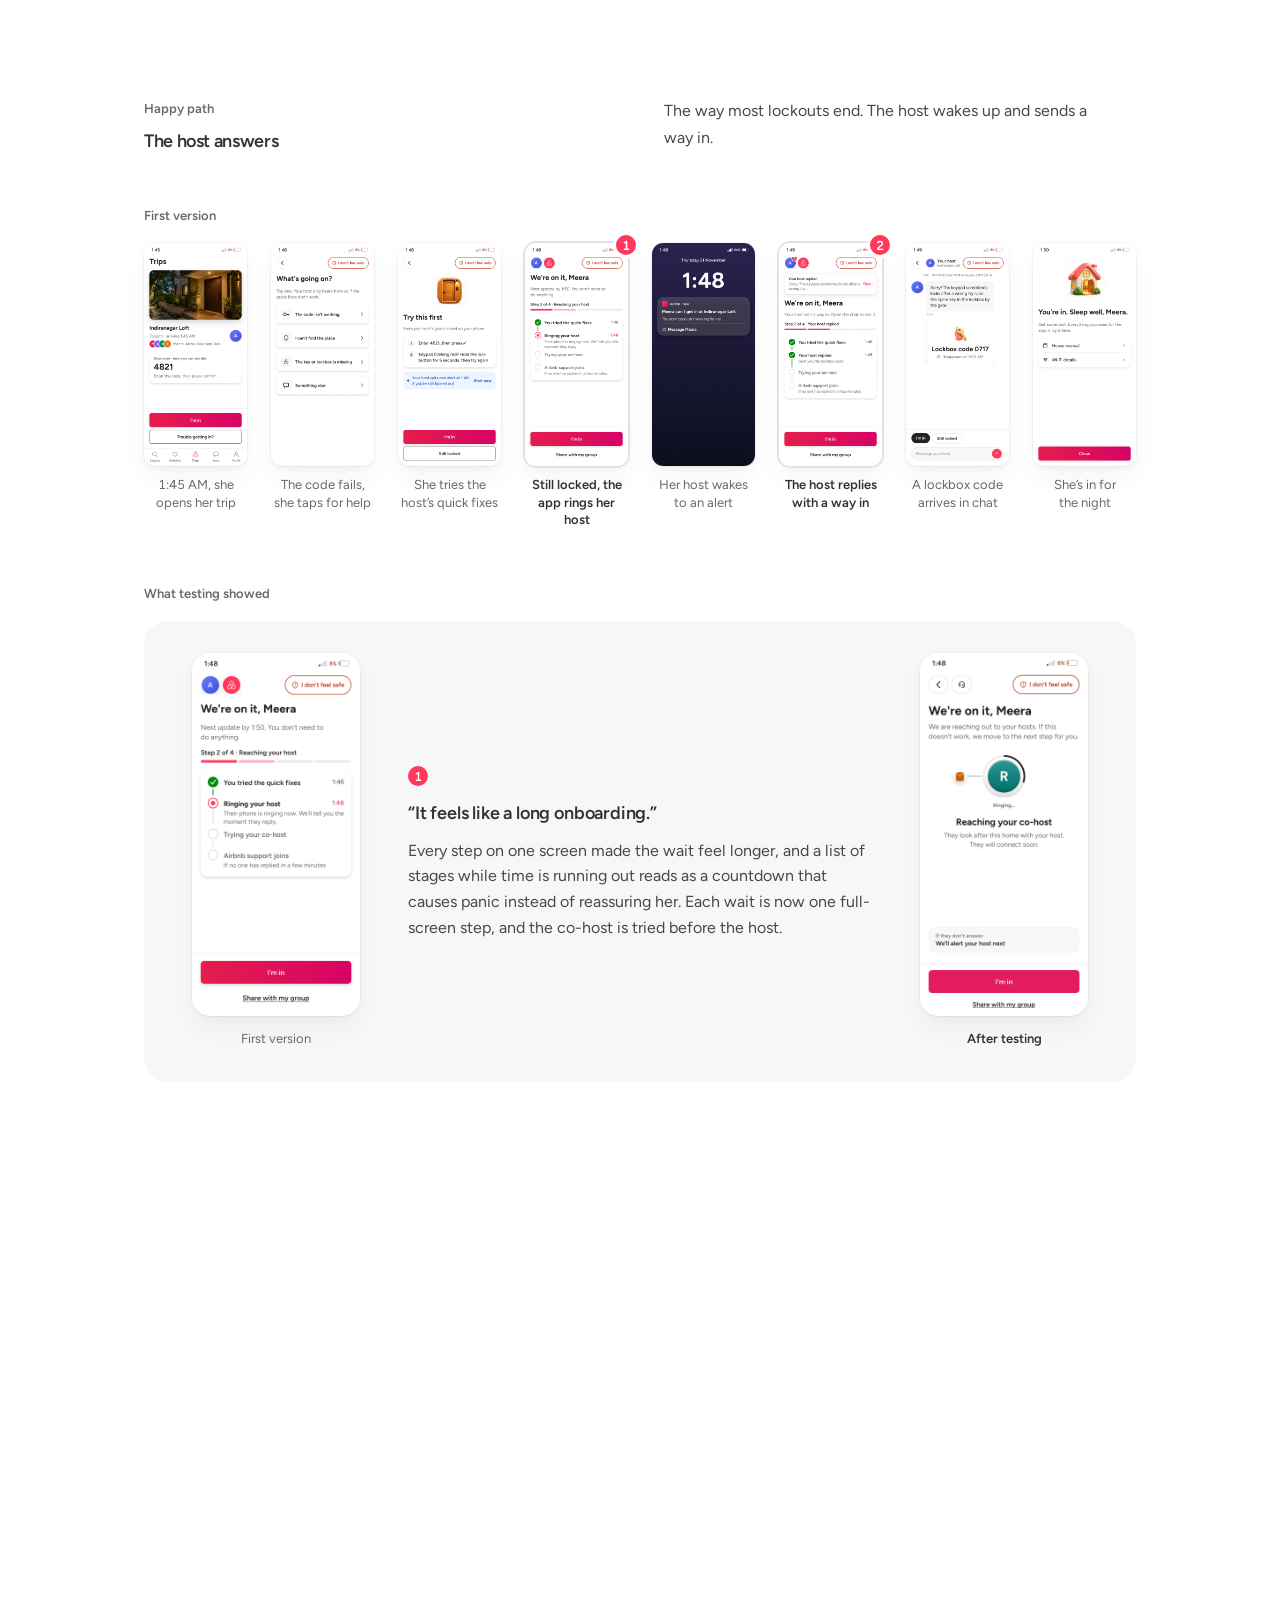
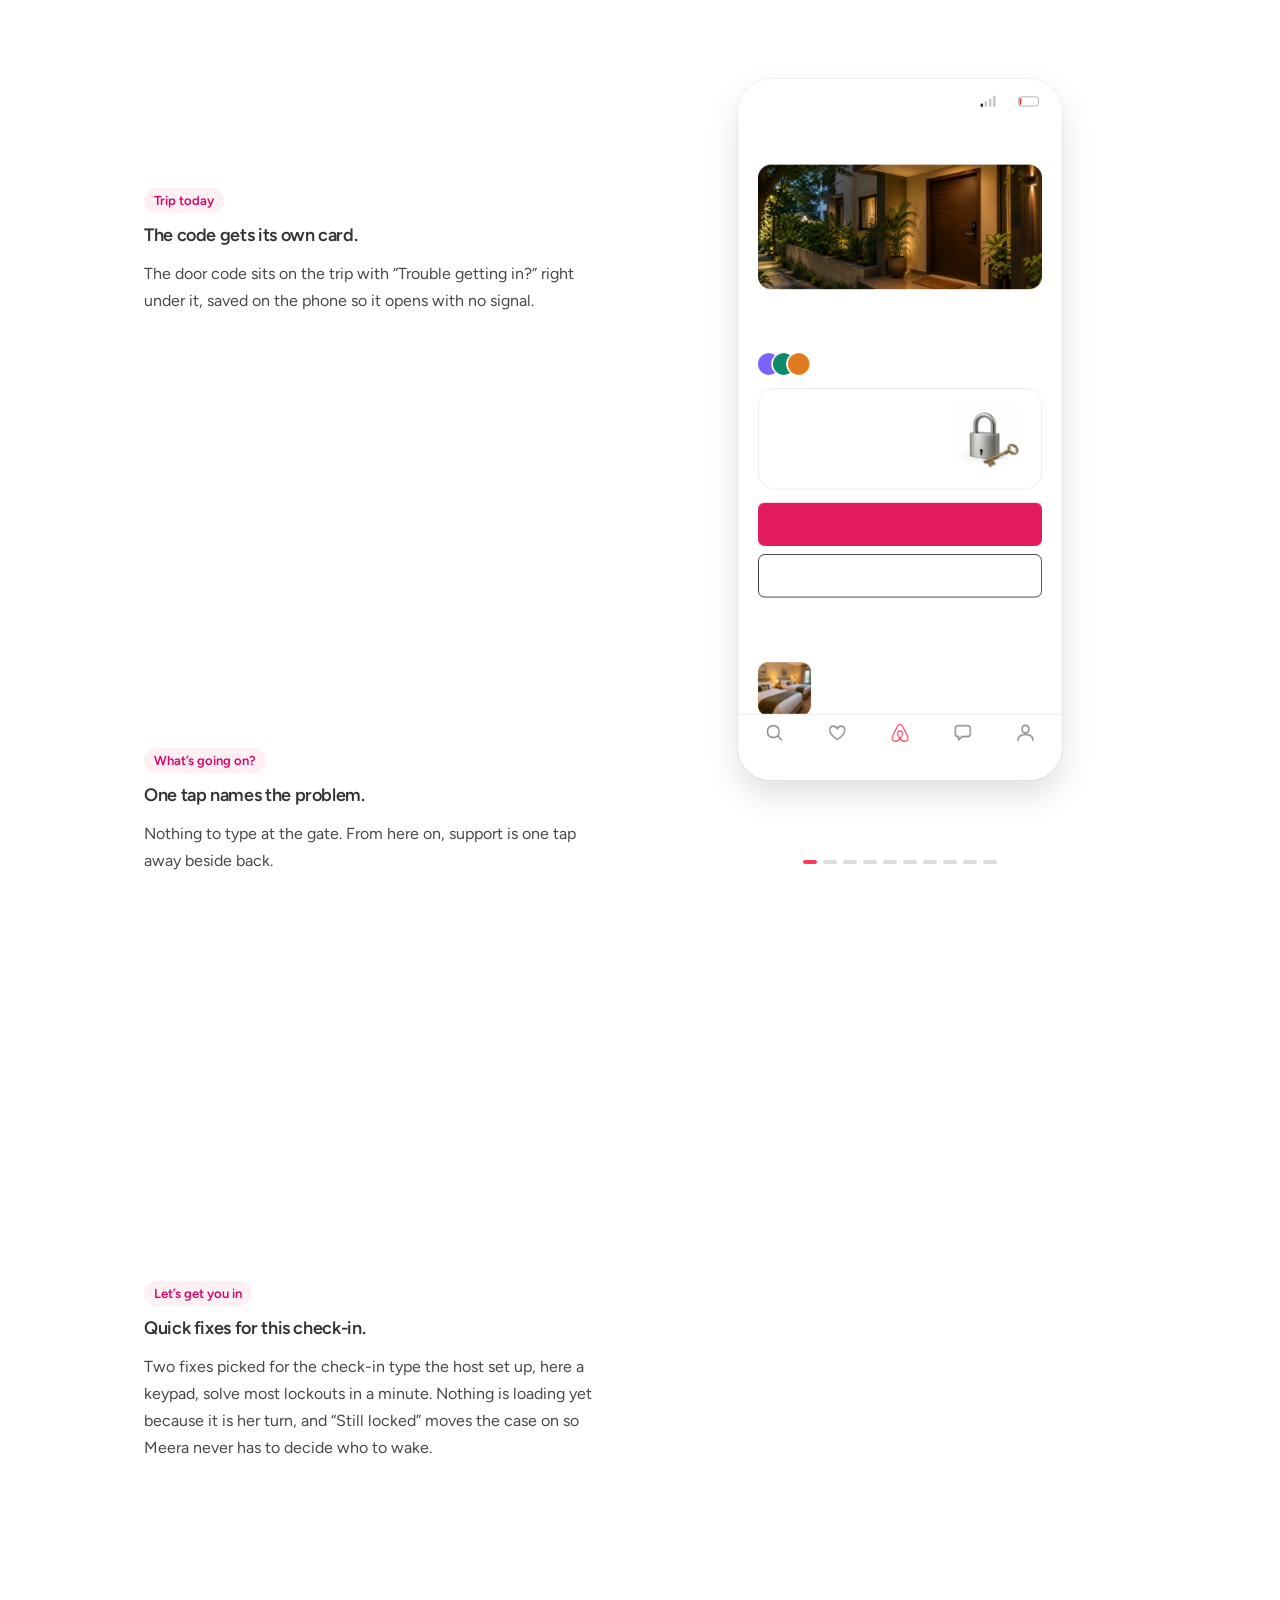
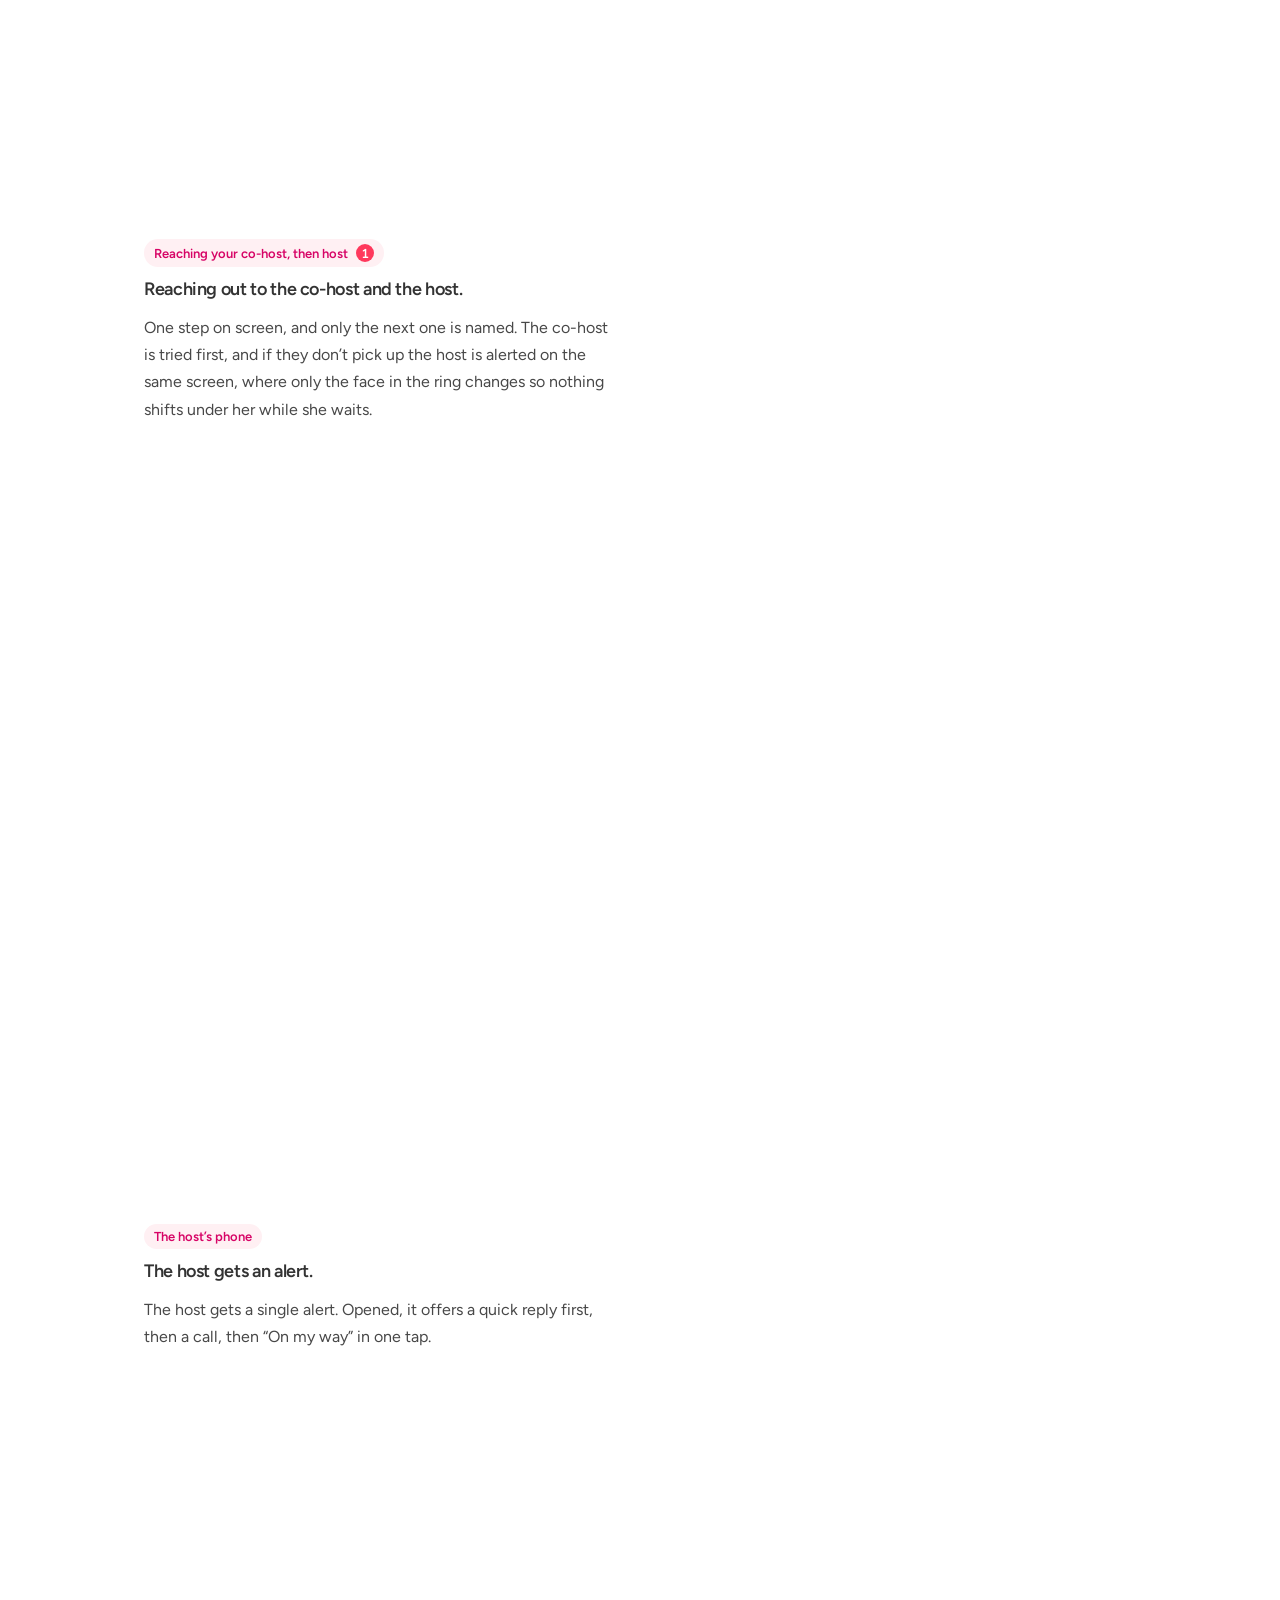
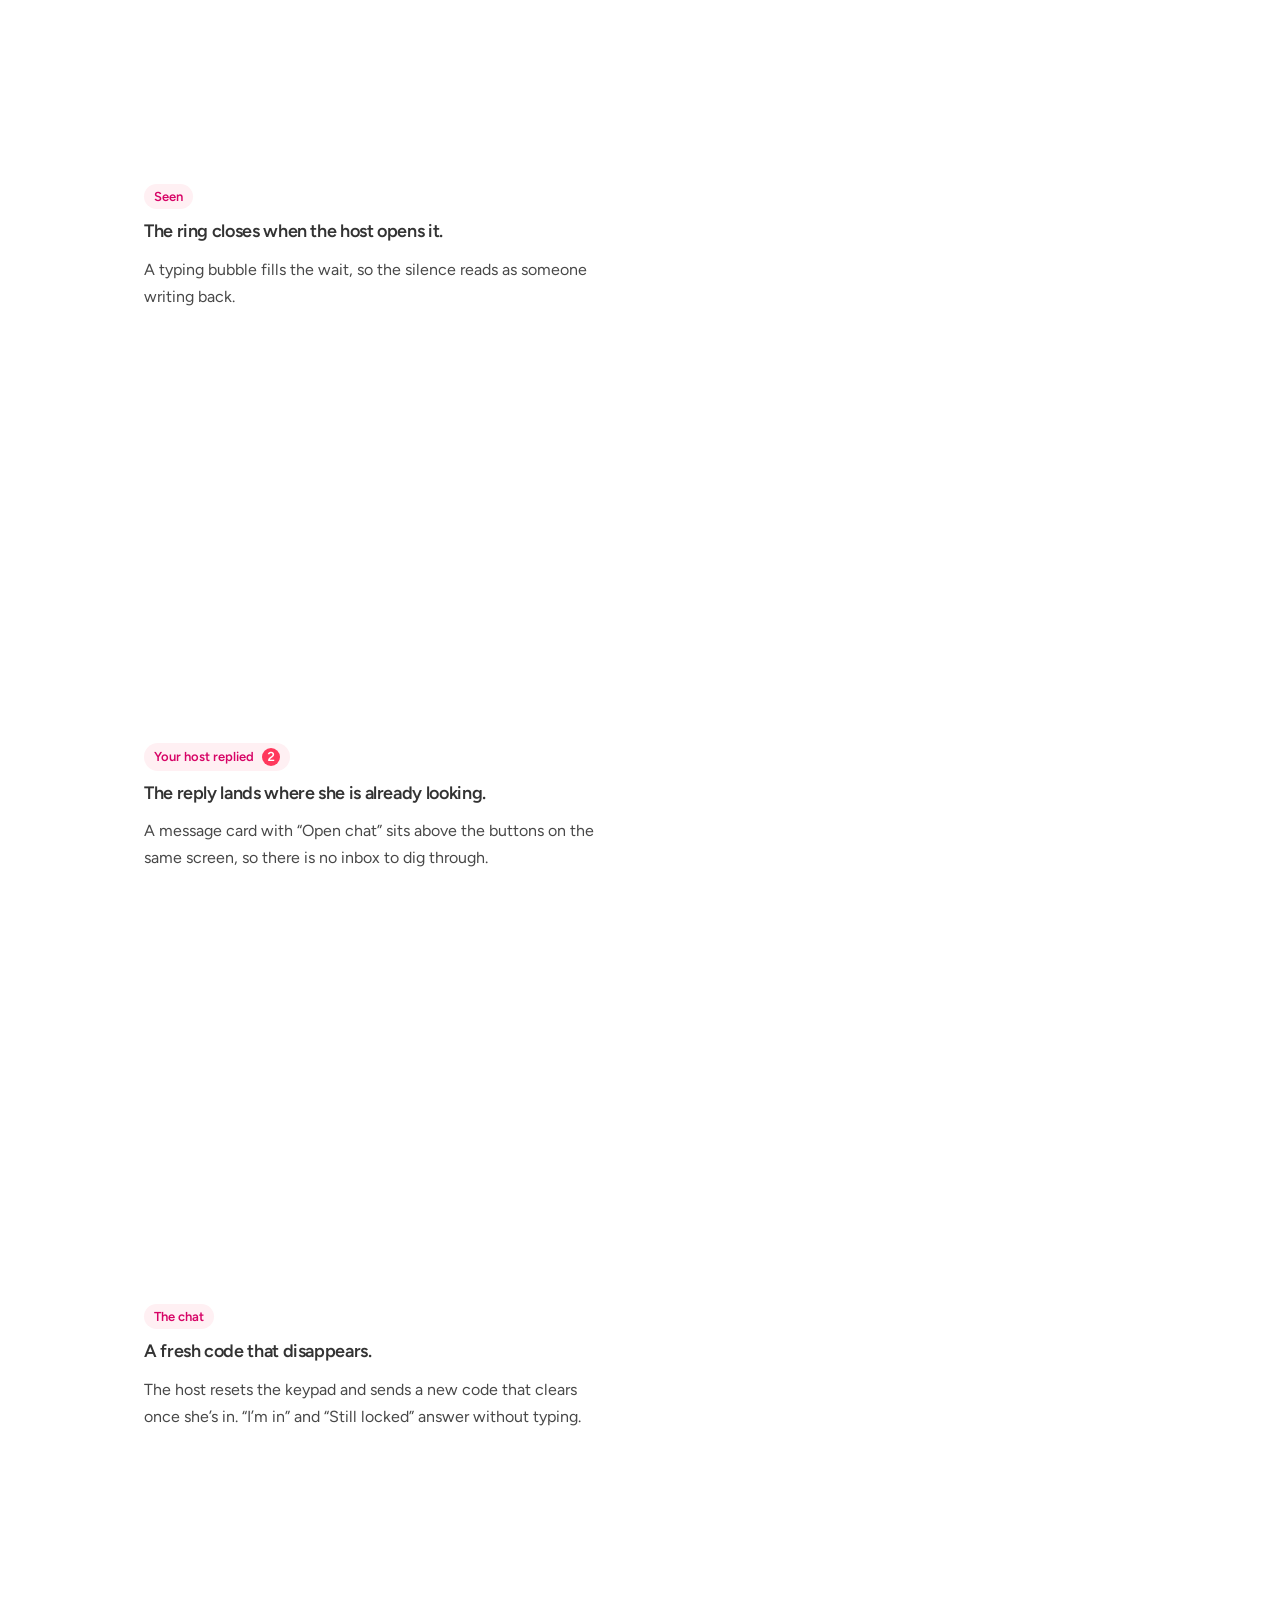
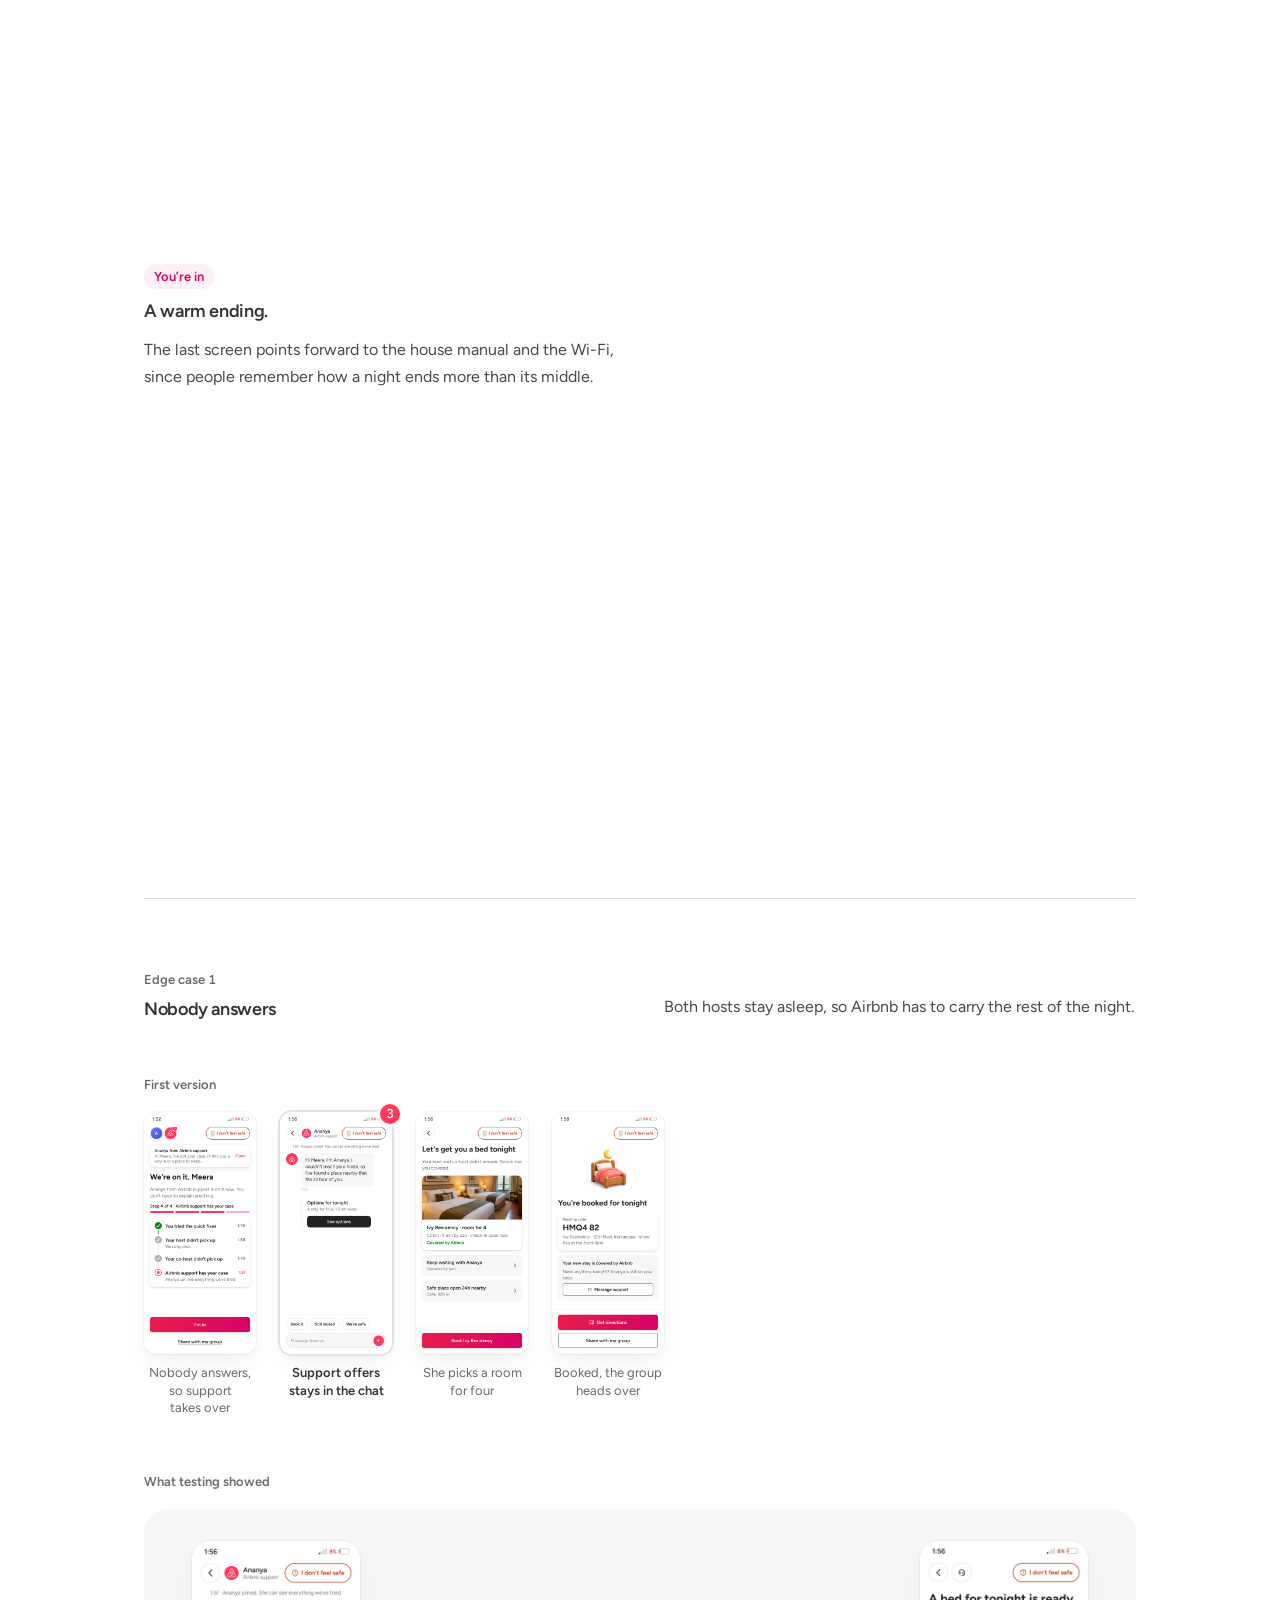
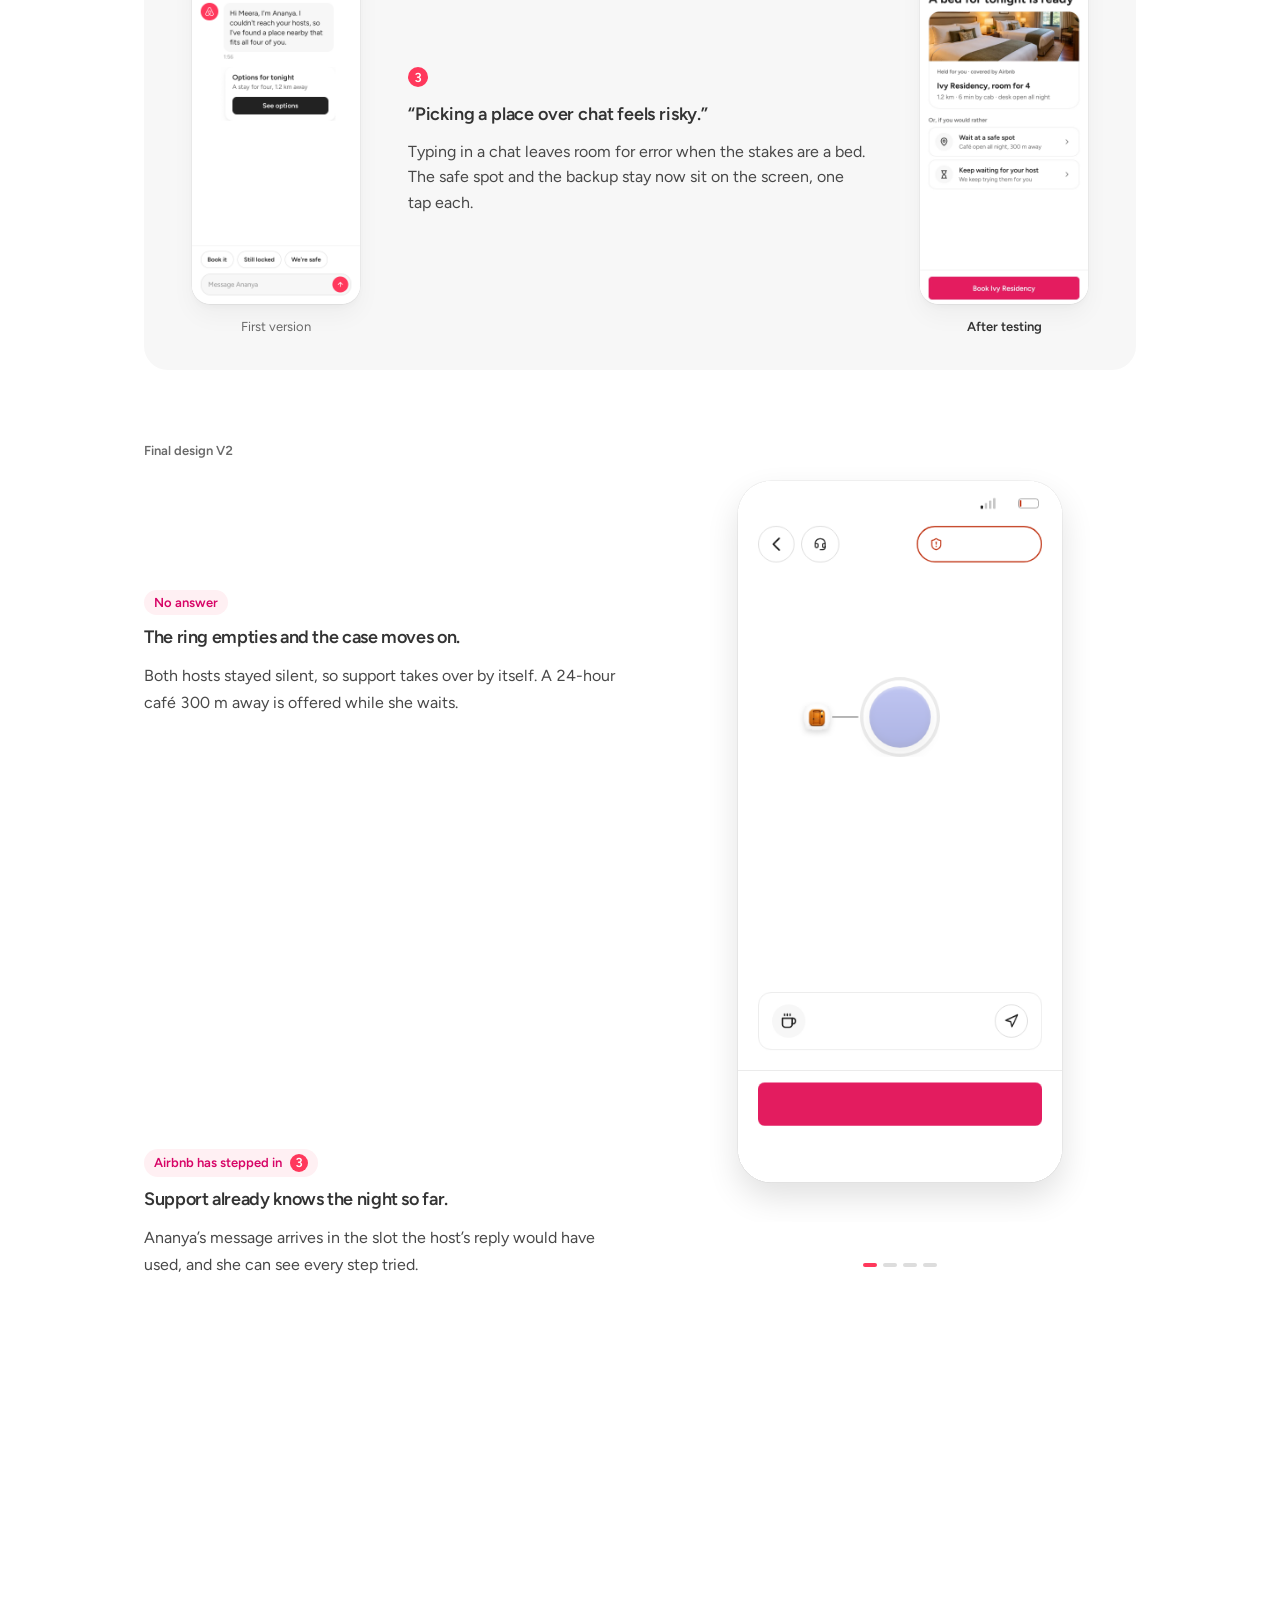
==== commit c3746af4: "Describe the testing and the host-answers abuse check Co-Authored-By: Claude Sonnet 5.5 <noreply@ant" ====
--- a/index.html
+++ b/index.html
@@ -266,7 +266,7 @@
     <!-- 04 -->
     <section class="wrap sec" id="ch4" data-ch="4">
       <h2 class="h2" data-r="0"><span>Final design</span></h2>
-      <p class="lead" data-r="1">Peers walked through the first version on a phone, thinking out loud. They said it felt like someone was handling things, and four moments got in the way. Each path below starts with the first version, shows where it broke and ends on final design V2.</p>
+      <p class="lead" data-r="1">I tested the first version with three people. Each one did a think-aloud walkthrough of every flow on a phone. They said it felt like someone was handling things, and four moments got in the way. Each path below starts with the first version, shows where it broke and ends on final design V2.</p>
       <a class="site proto-cta" href="demo/index.html" target="_blank" rel="noopener" data-r="1">Open the working prototype<svg viewBox="0 0 16 16" aria-hidden="true"><path d="M5 11 11 5M6 5h5v5"/></svg></a>
 
       <div class="tpath" id="path-host">
@@ -496,7 +496,7 @@
           </figure>
         </div>
       </div>
-      <p class="p review-p" data-r="0">Design reviews with peers caught six smaller details that quietly broke trust, from a timer that read as a promise to photos that felt staged. Each one was fixed in the final screens.</p>
+      <p class="p review-p" data-r="0">Design reviews caught six smaller details that quietly broke trust, from a timer that read as a promise to photos that felt staged. Each one was fixed in the final screens.</p>
     </section>
 
     <!-- 06 -->
@@ -507,7 +507,7 @@
         <div class="receipt" data-r="0">
           <p class="r-head"><img src="img/ill/receipt.png" alt="" width="40" height="40" loading="lazy">Checked before anything generous happens</p>
           <ul>
-            <li><b>A stay only appears after logged attempts</b><span>Someone who isn’t at the door can’t produce an alert, a call and a wait, so there is nothing to tap through to a free night.</span></li>
+            <li><b>A stay only appears after logged attempts</b><span>Anyone can fire the alert, but it still rings the host for real. If the host is awake and picks up, the case ends there and the guest can’t go on to a free night or a refund. Support only steps in when the co-host and the host both stay silent.</span></li>
             <li><b>Codes expire and every reveal is logged</b><span>A screenshot or a lost phone can’t open the door the next day.</span></li>
             <li><b>The host’s payout is held and not cut</b><span>Locks fail in ways nobody predicts, so the host is reviewed fairly instead of penalised automatically.</span></li>
             <li><b>The group link sees one case only</b><span>It expires, Meera can end it at any time and it never shows payment or personal details.</span></li>
@@ -560,7 +560,7 @@
     <!-- 07 -->
     <section class="wrap sec" id="ch7" data-ch="7">
       <h2 class="h2" data-r="0"><span>The process followed</span></h2>
-      <p class="lead" data-r="1">From a walkthrough of the app as it is today to a working prototype, with peer testing in the middle shaping the second version.</p>
+      <p class="lead" data-r="1">From a walkthrough of the app as it is today to a working prototype, with user testing in the middle shaping the second version.</p>
       <figure class="procfj" data-r="2">
         <svg viewBox="0 0 1120 820" role="img" aria-labelledby="proct">
           <title id="proct">The process as a board. Research: current app walkthrough, then competitive research. Ideas: ideation, then scoring. First version: design v1, then its edge cases. Testing: user testing, whose findings shaped version 2. Second version: v2, then its edge cases. Prototyping: a working prototype.</title>
@@ -599,7 +599,7 @@
             <g transform="rotate(1.5 946 152)"><rect x="846" y="97" width="200" height="110" rx="4" fill="#ffecbd"/><text class="n" x="862" y="123">4</text><text class="t" x="862" y="147">Scoring</text><text class="s" x="862" y="170">Against the limits, the</text><text class="s" x="862" y="188">brief and the aim</text></g>
             <g transform="rotate(1 144 412)"><rect x="44" y="357" width="200" height="110" rx="4" fill="#ffc7c2"/><text class="n" x="60" y="383">5</text><text class="t" x="60" y="407">Design v1</text><text class="s" x="60" y="430">A status screen with</text><text class="s" x="60" y="448">every step listed</text></g>
             <g transform="rotate(-1.5 384 412)"><rect x="284" y="357" width="200" height="110" rx="4" fill="#ffc7c2"/><text class="n" x="300" y="383">6</text><text class="t" x="300" y="407">Edge cases</text><text class="s" x="300" y="430">Nobody answers, bad</text><text class="s" x="300" y="448">network, feeling unsafe</text></g>
-            <g transform="rotate(1.2 696 412)"><rect x="596" y="357" width="200" height="110" rx="4" fill="#e4ccff"/><text class="n" x="612" y="383">7</text><text class="t" x="612" y="407">User testing</text><text class="s" x="612" y="430">Peers on a phone,</text><text class="s" x="612" y="448">thinking out loud</text></g>
+            <g transform="rotate(1.2 696 412)"><rect x="596" y="357" width="200" height="110" rx="4" fill="#e4ccff"/><text class="n" x="612" y="383">7</text><text class="t" x="612" y="407">User testing</text><text class="s" x="612" y="430">Think aloud with 3</text><text class="s" x="612" y="448">people, every flow</text></g>
             <g transform="rotate(-1 144 672)"><rect x="44" y="617" width="200" height="110" rx="4" fill="#ffc7c2"/><text class="n" x="60" y="643">8</text><text class="t" x="60" y="667">Version 2</text><text class="s" x="60" y="690">One step at a time,</text><text class="s" x="60" y="708">replies on the step</text></g>
             <g transform="rotate(1.5 384 672)"><rect x="284" y="617" width="200" height="110" rx="4" fill="#ffc7c2"/><text class="n" x="300" y="643">9</text><text class="t" x="300" y="667">Edge cases</text><text class="s" x="300" y="690">Rebuilt for the new</text><text class="s" x="300" y="708">step screens</text></g>
             <g transform="rotate(-1.2 696 672)"><rect x="596" y="617" width="200" height="110" rx="4" fill="#cdf4d3"/><text class="n" x="612" y="643">10</text><text class="t" x="612" y="667">Prototyping</text><text class="s" x="612" y="690">A working prototype</text><text class="s" x="612" y="708">from the Figma frames</text></g>
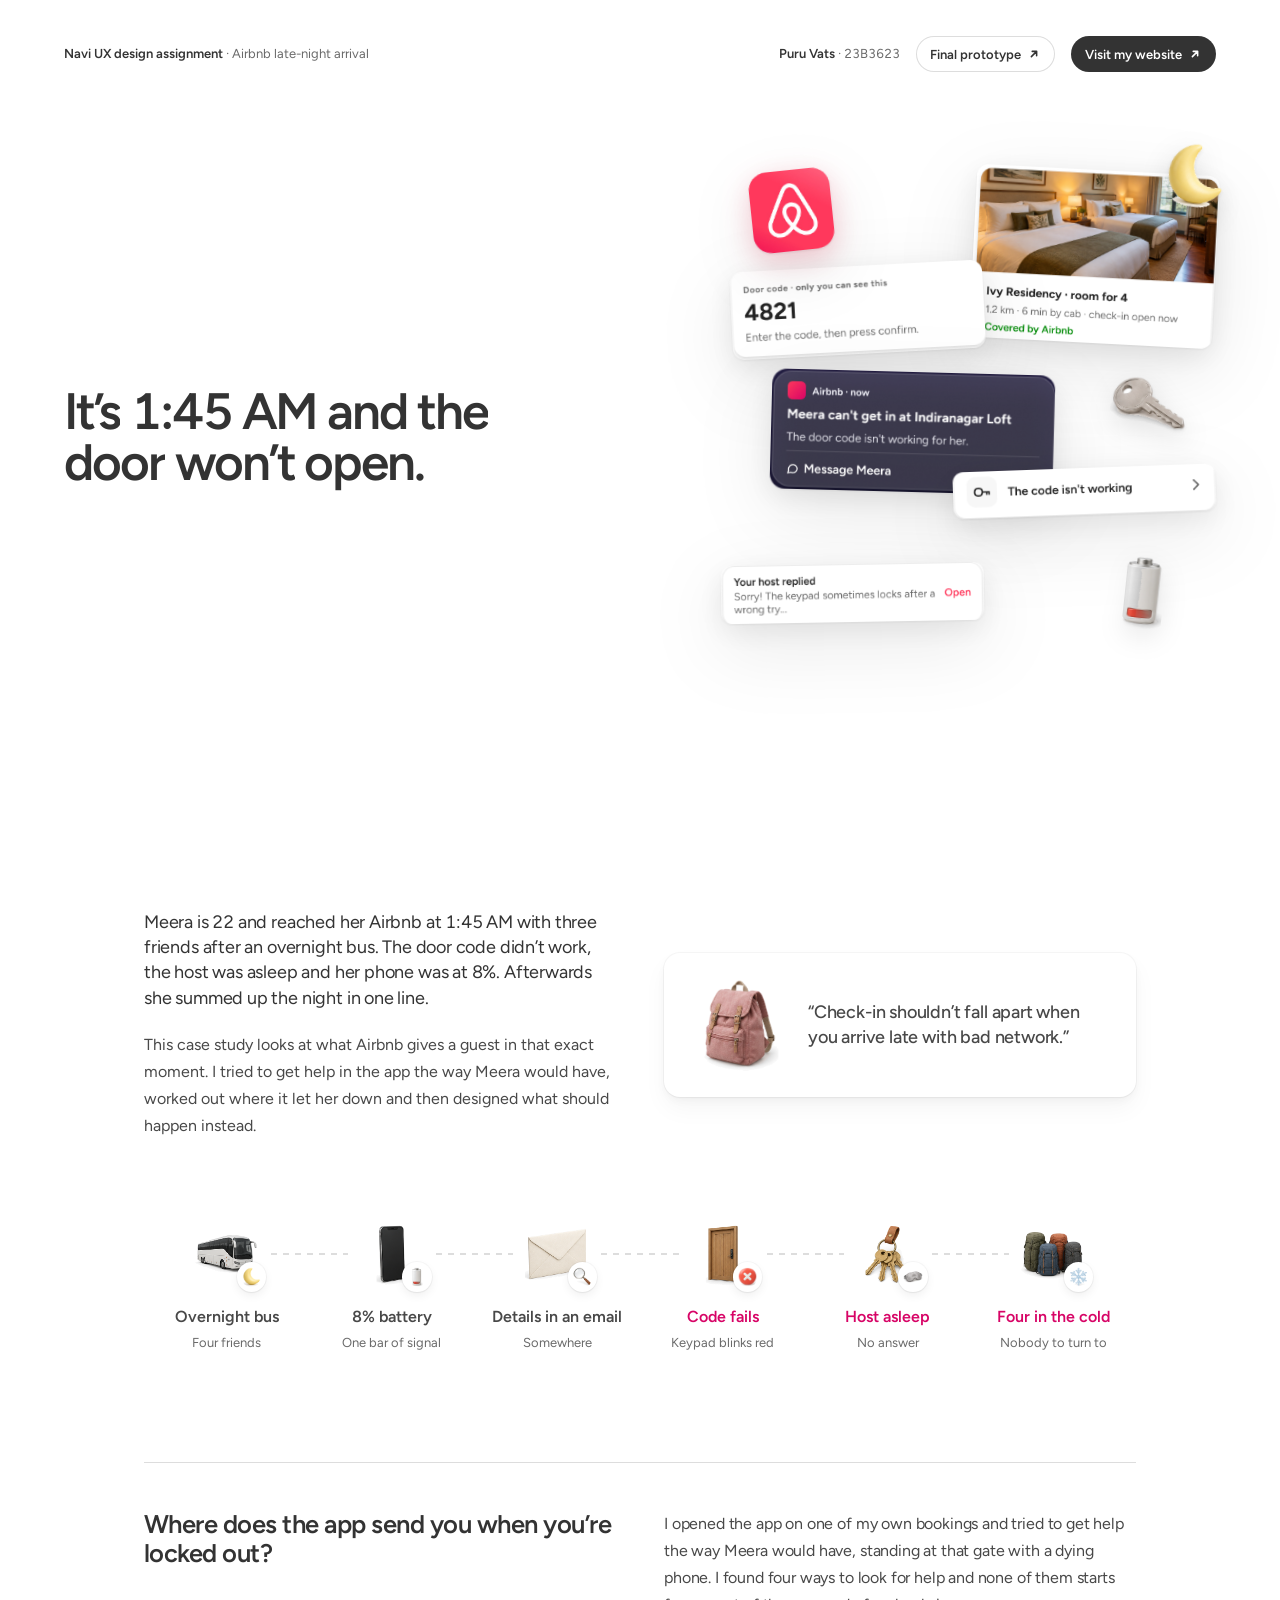
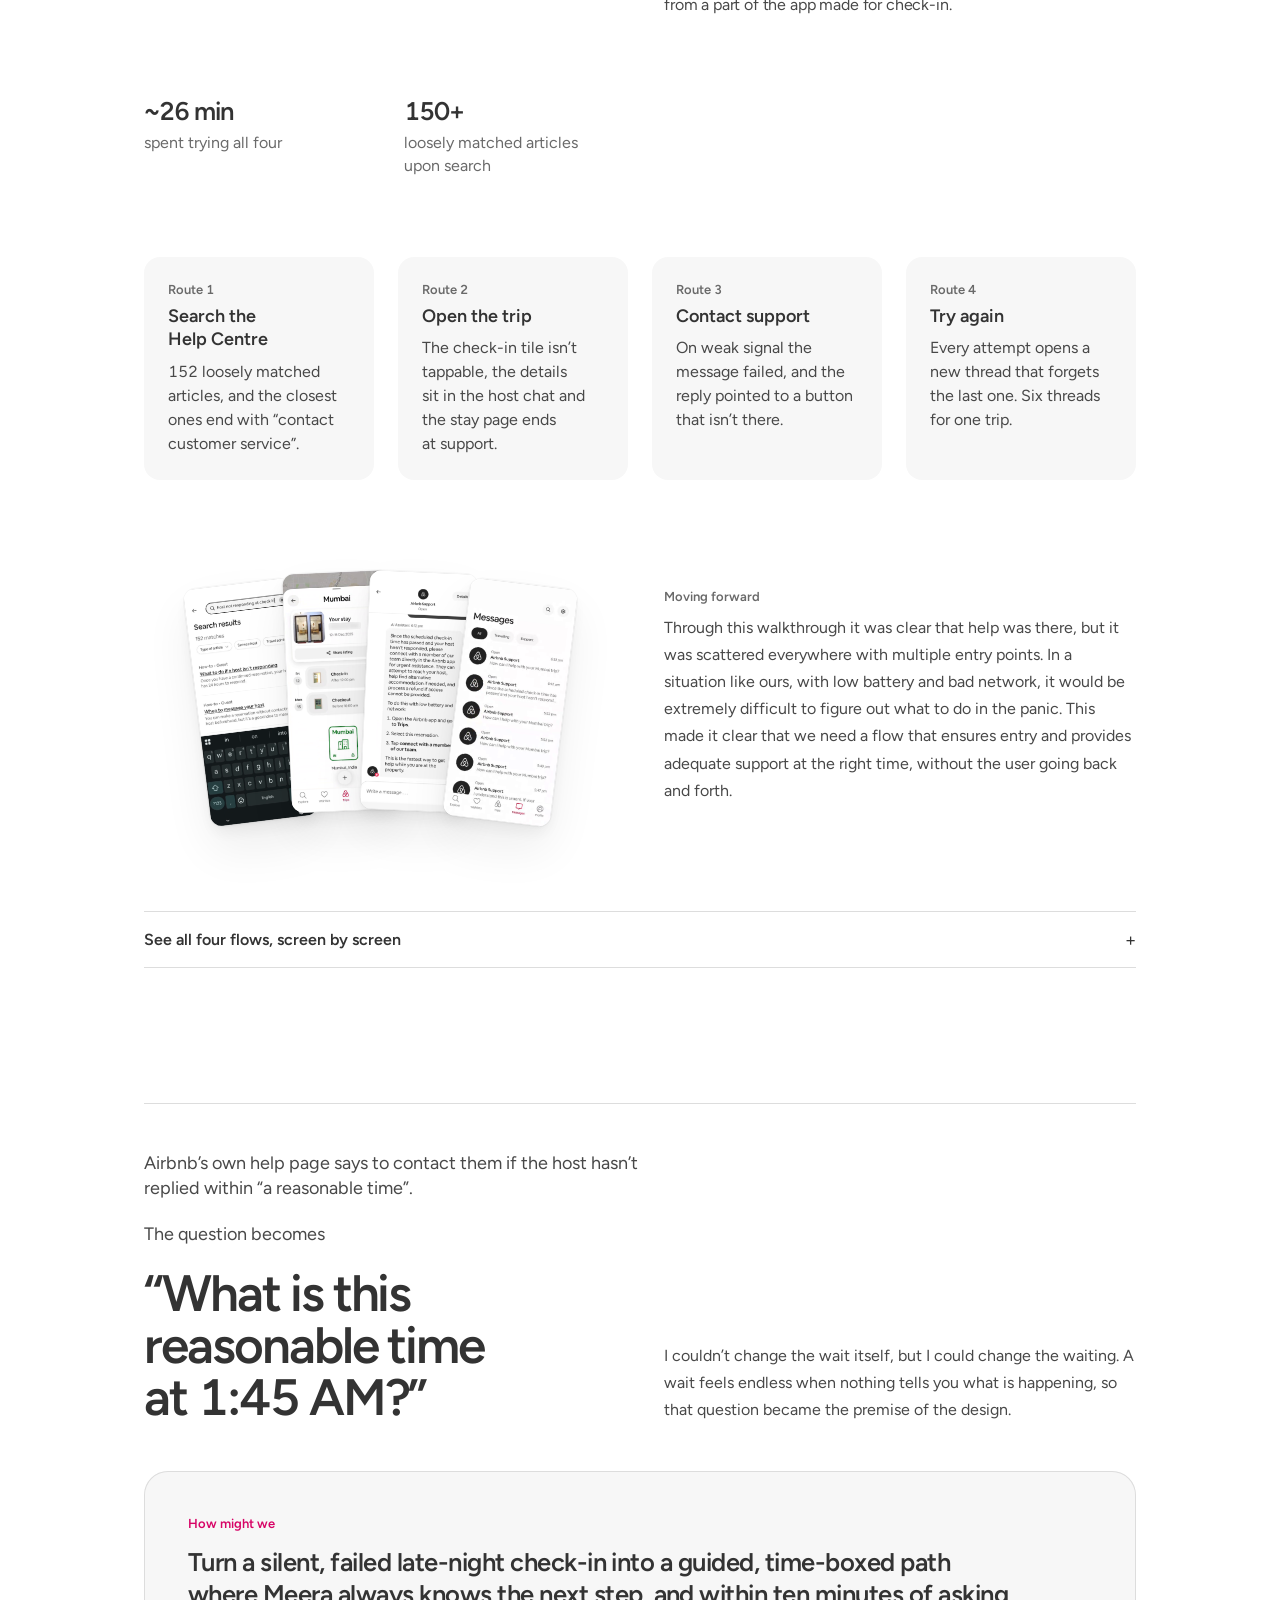
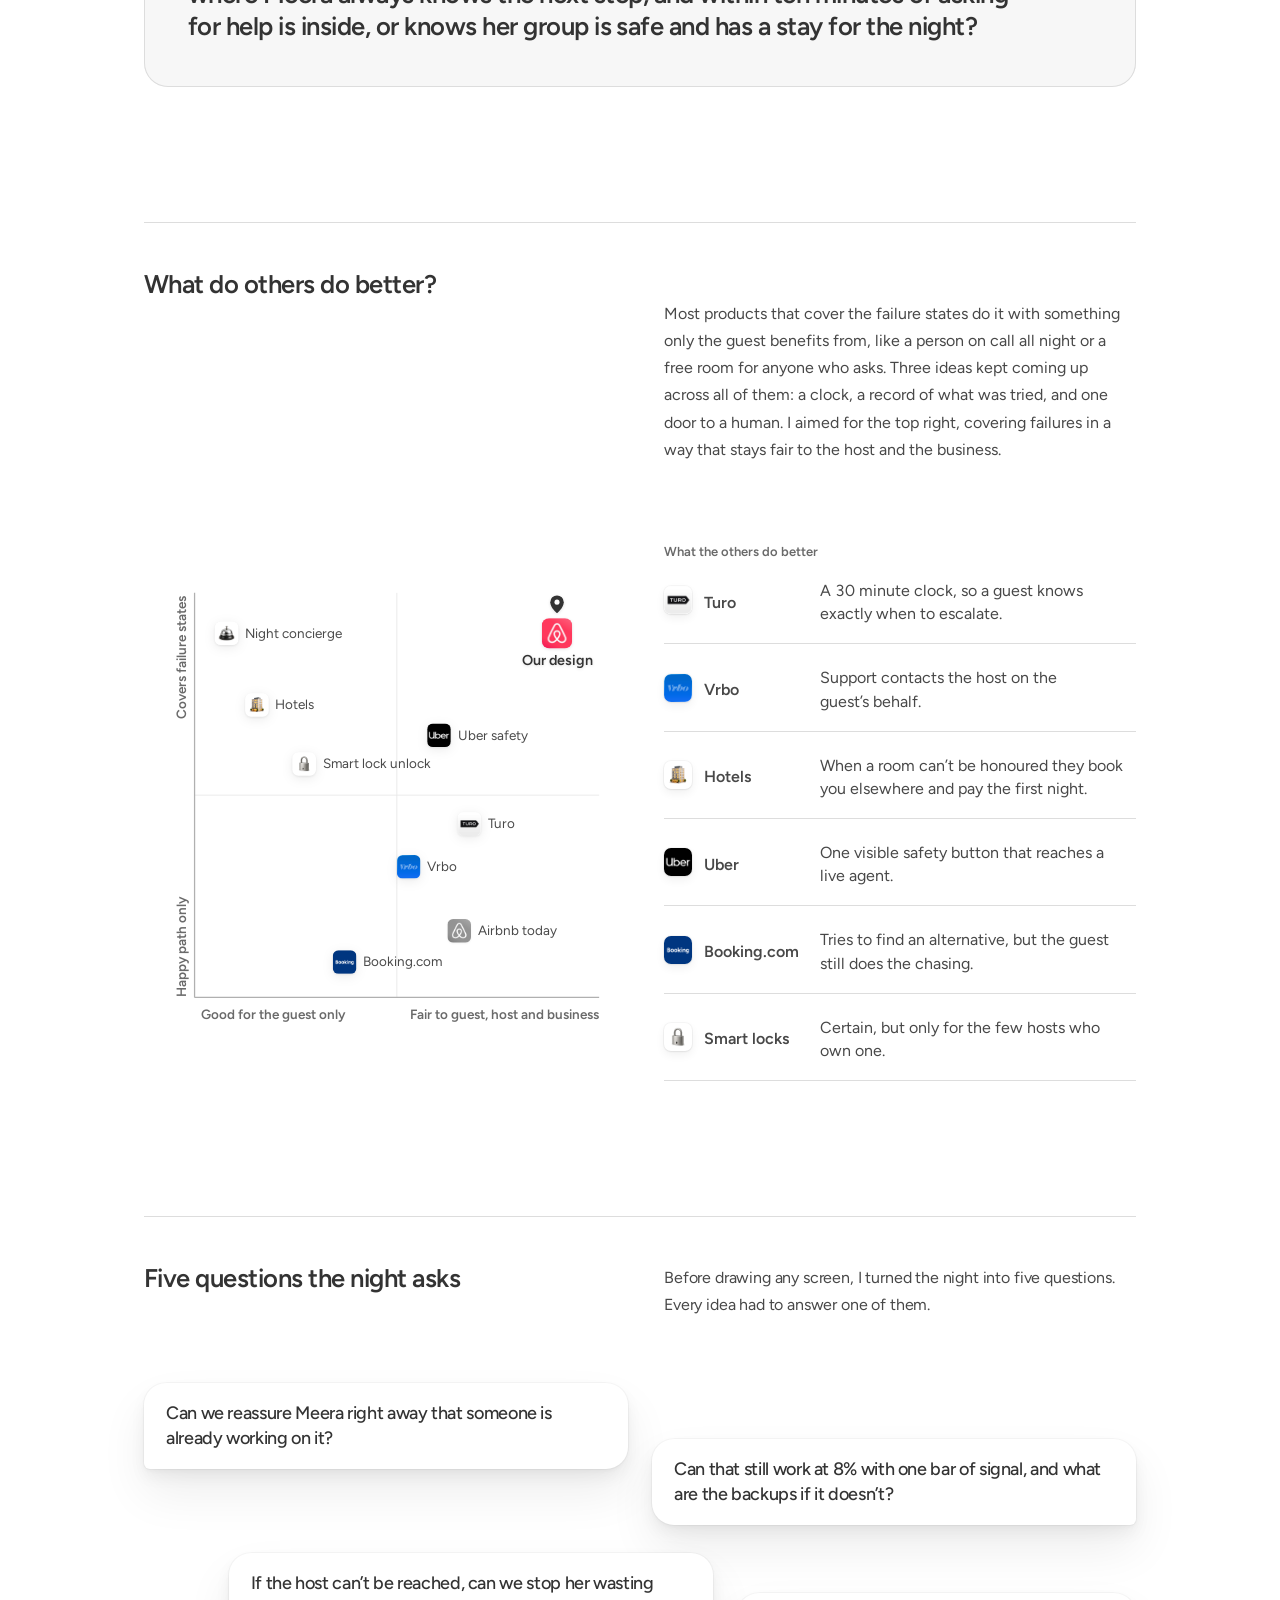
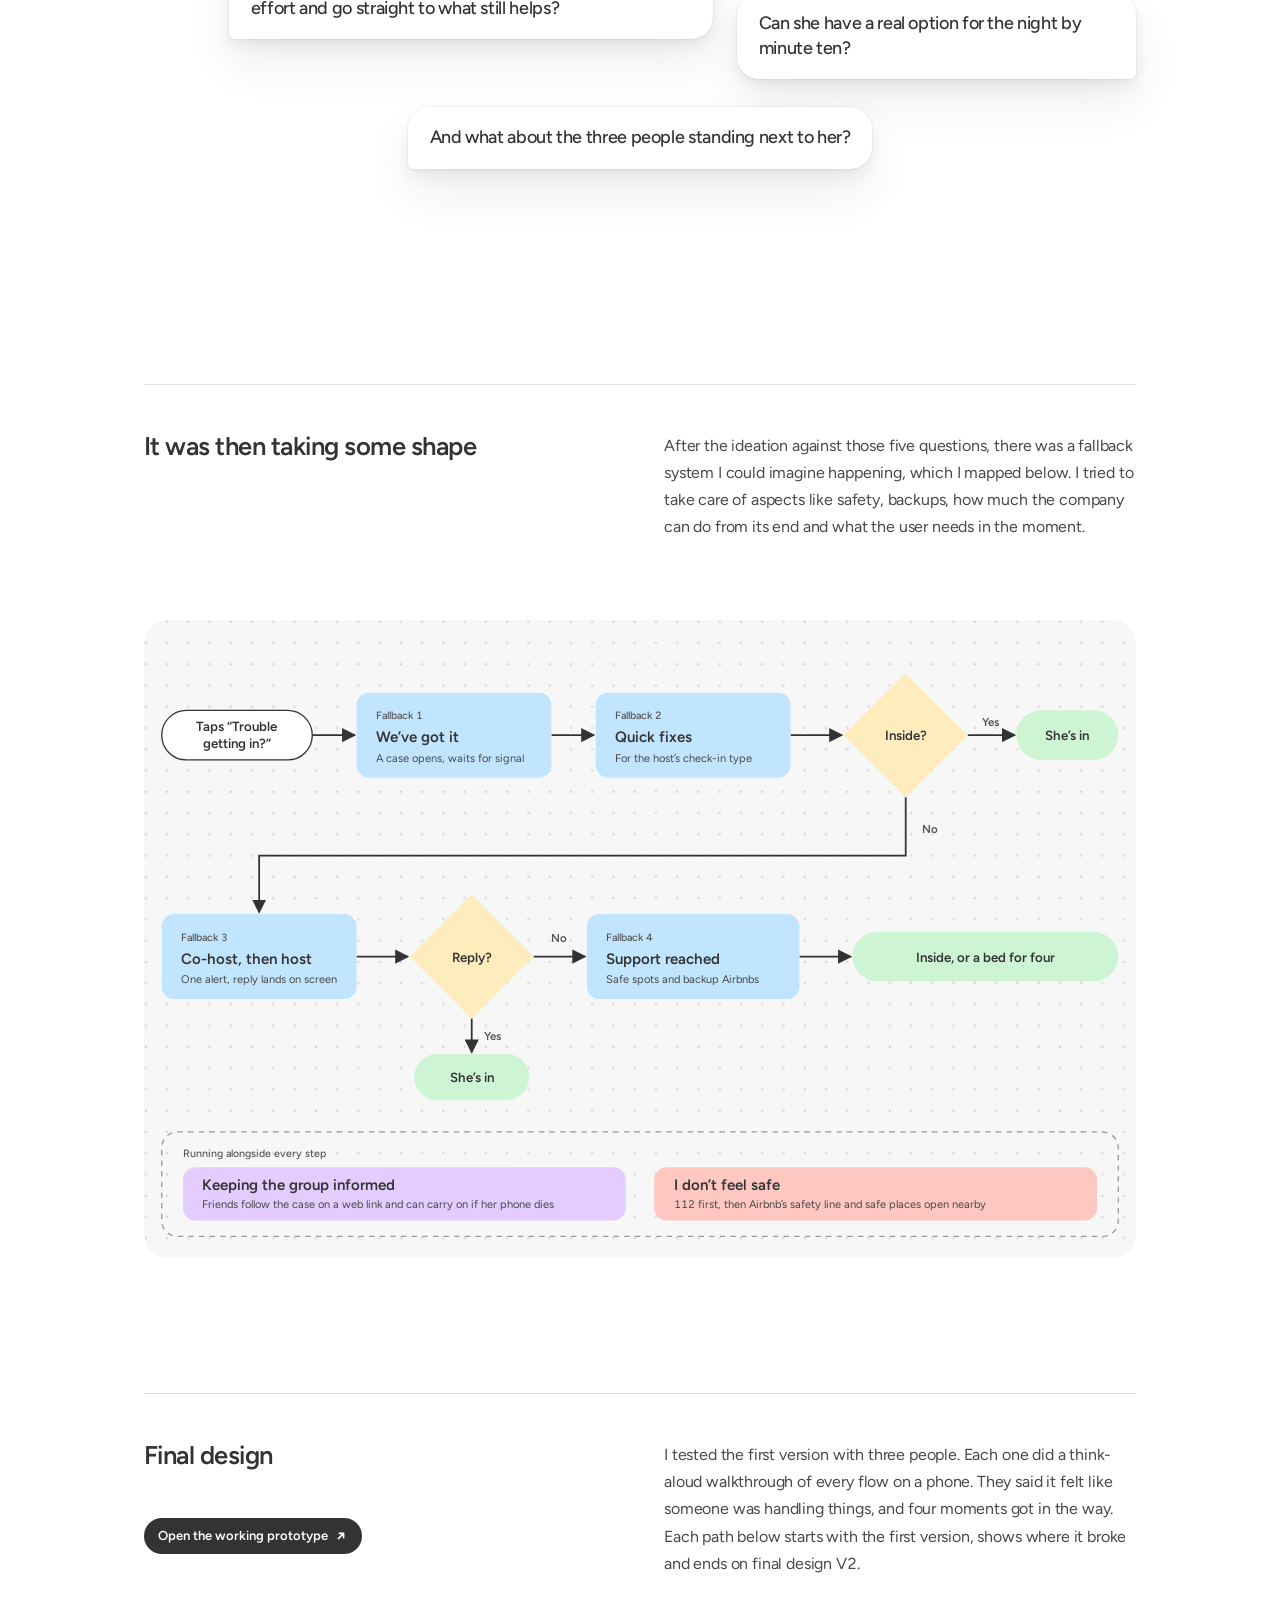
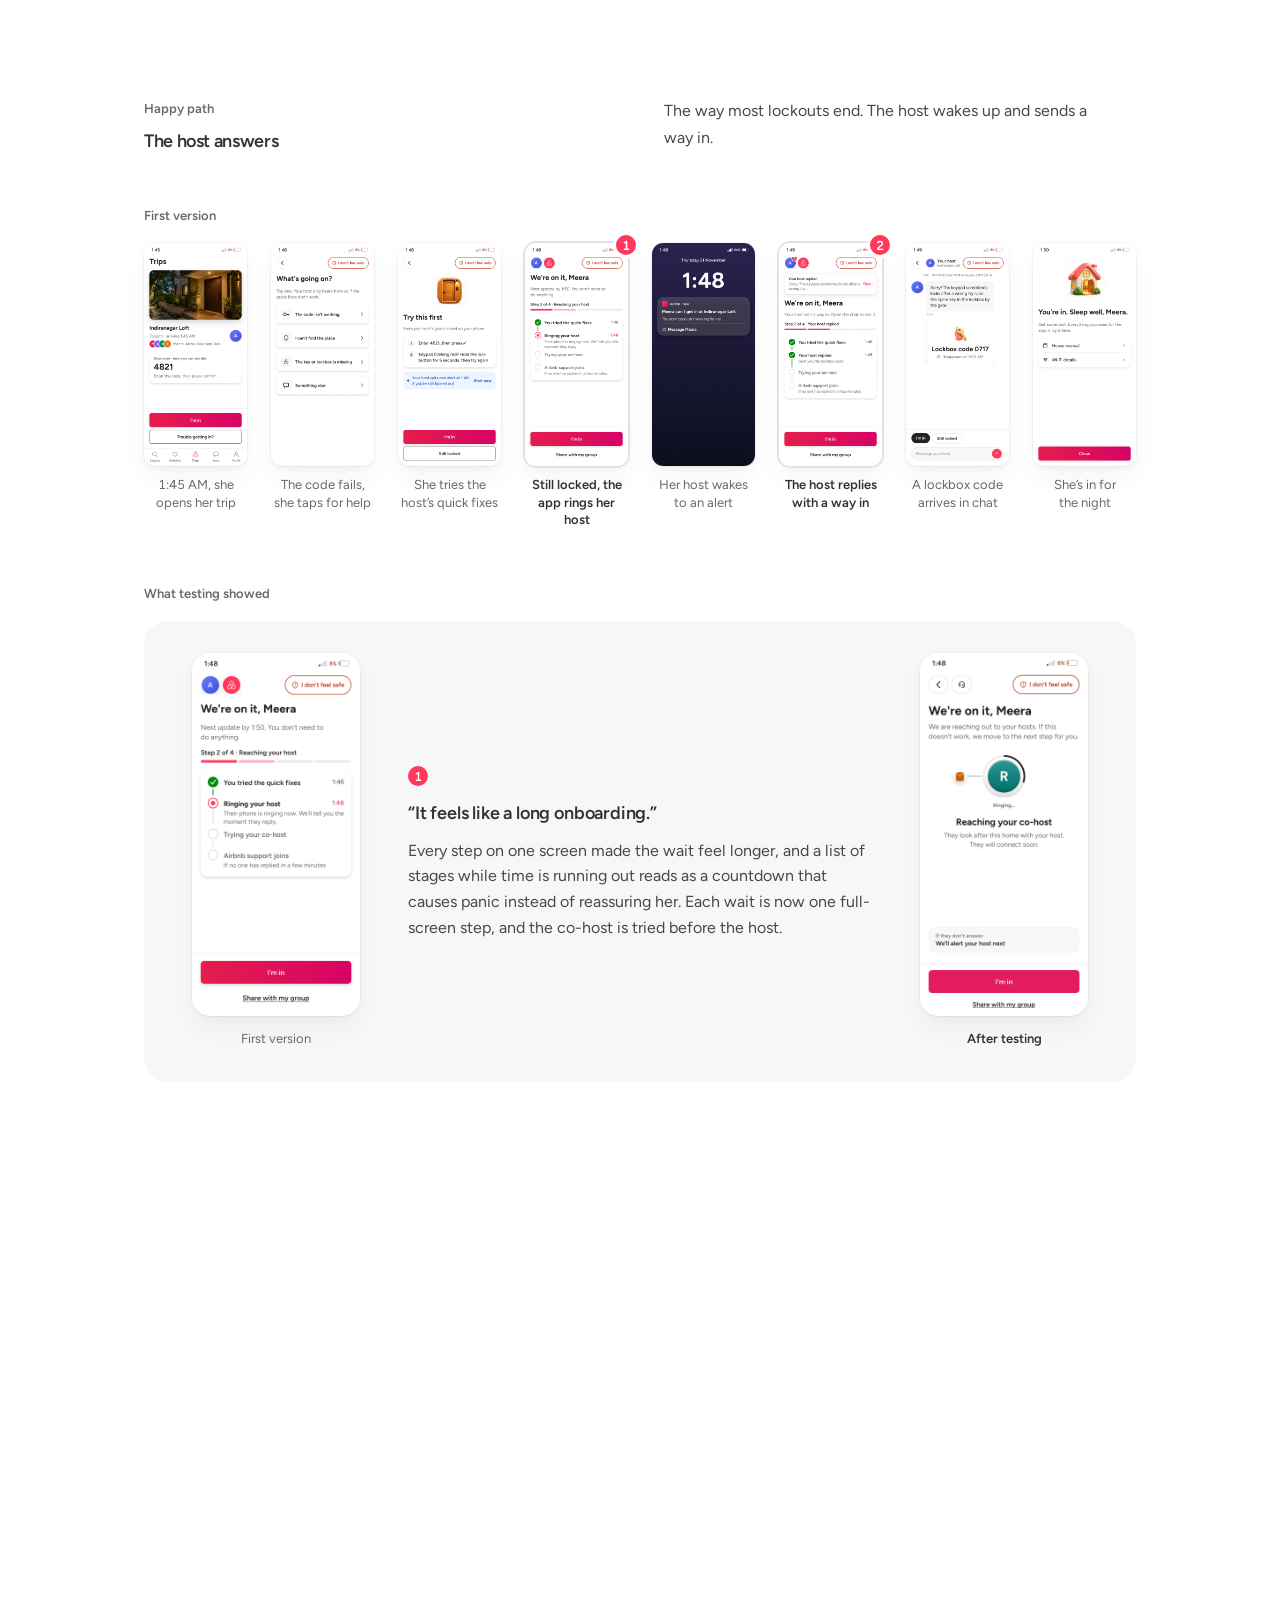
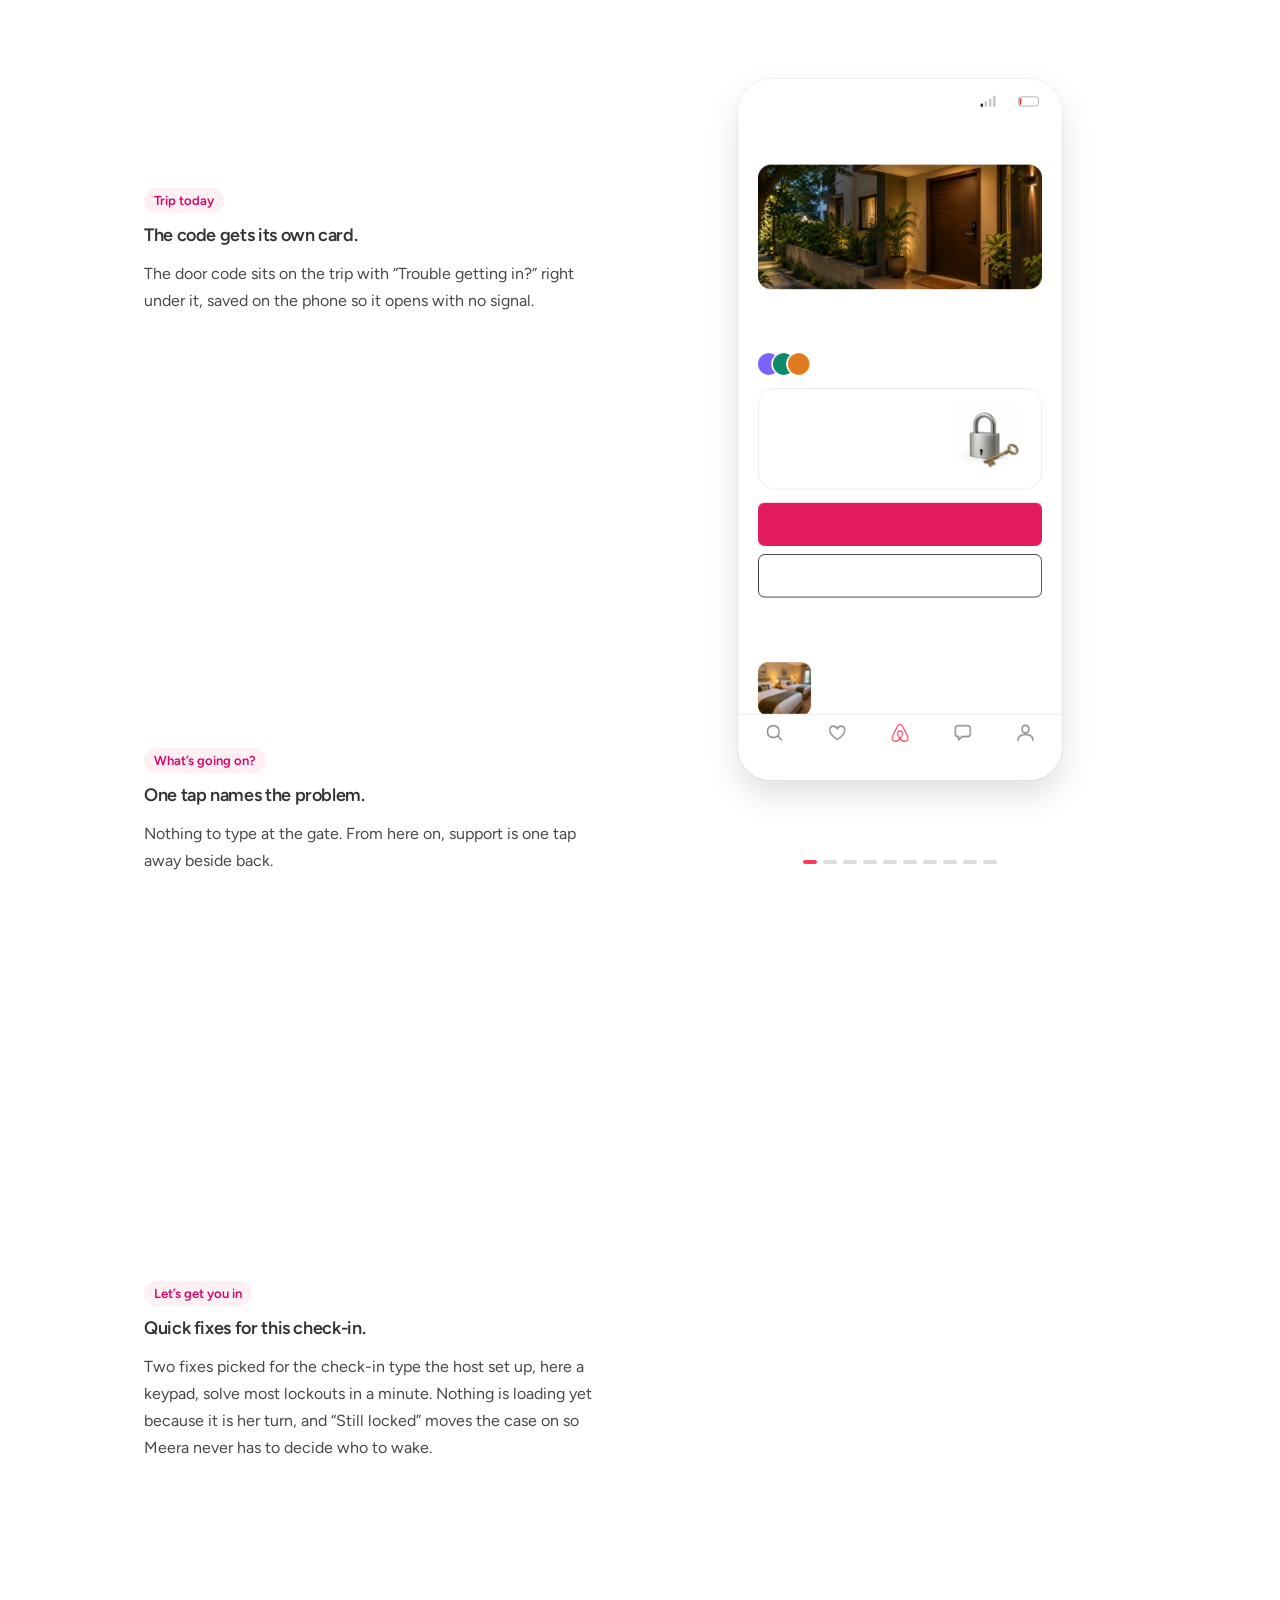
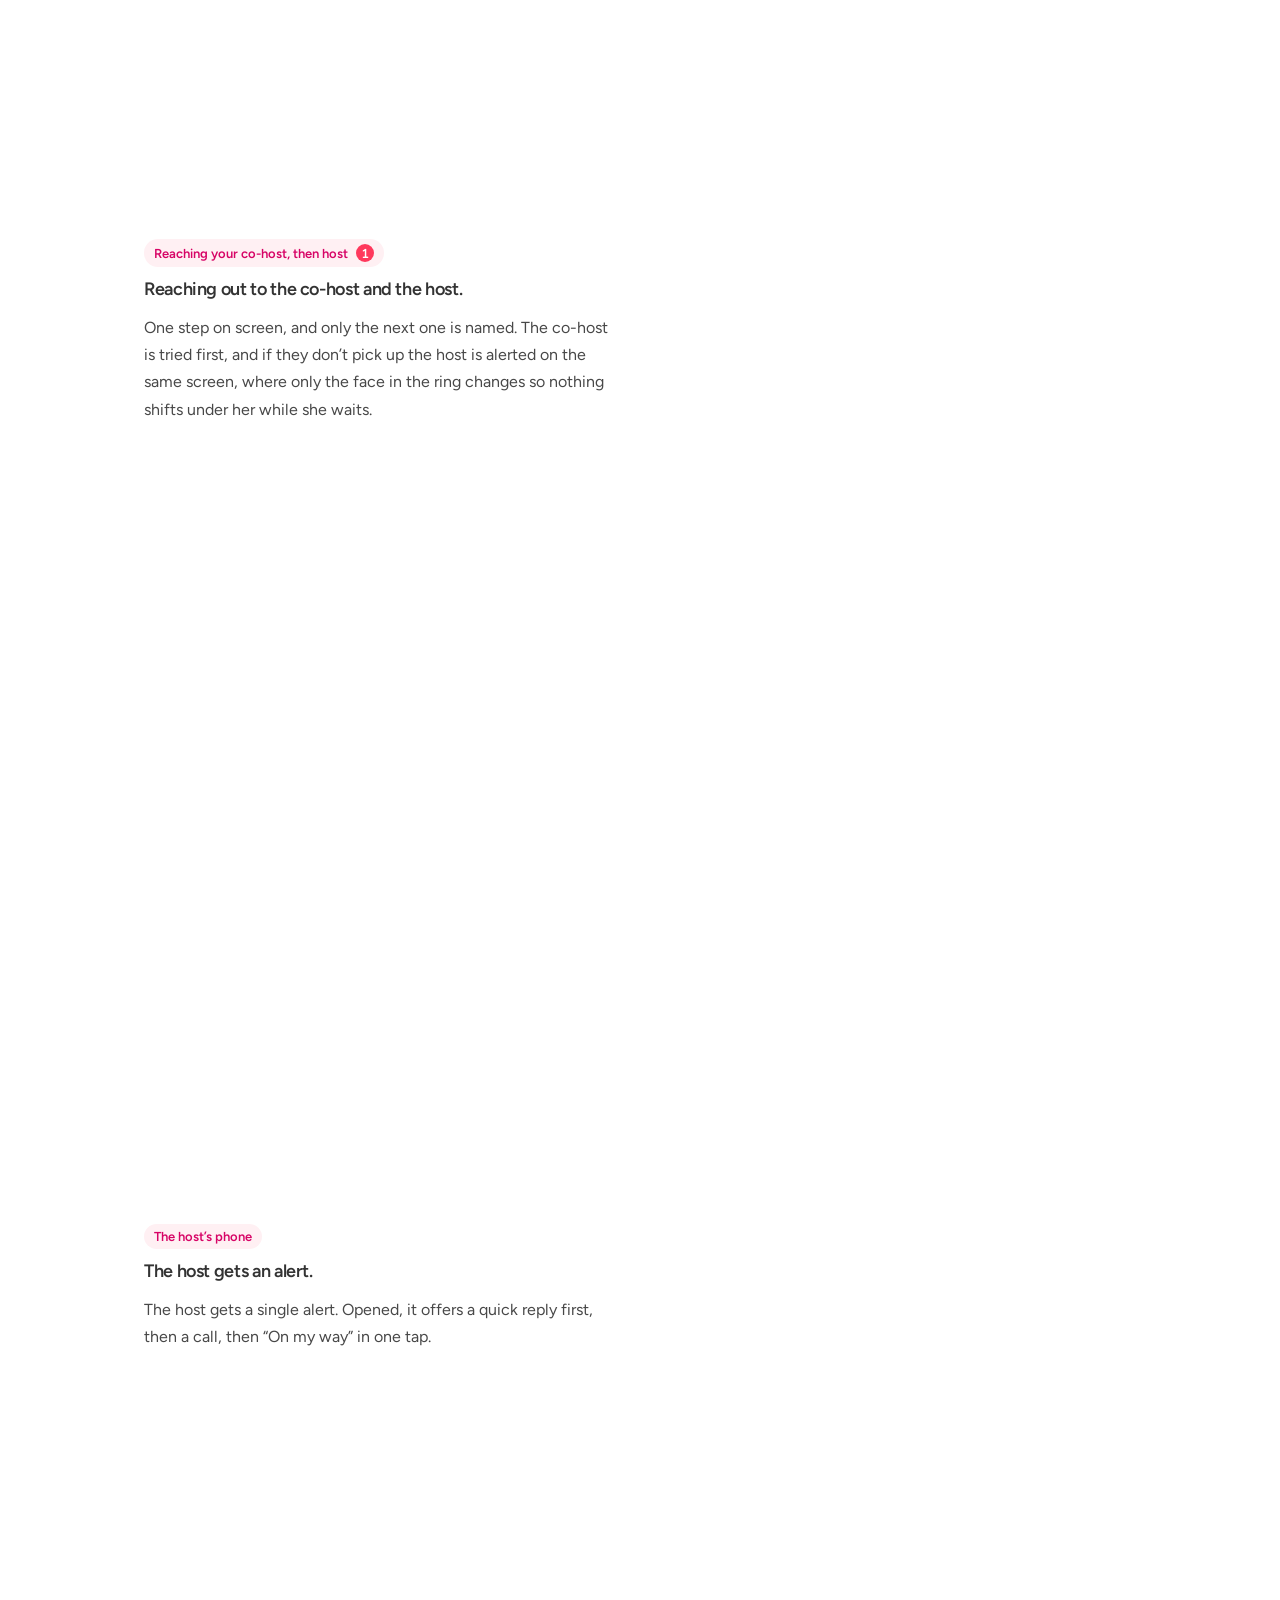
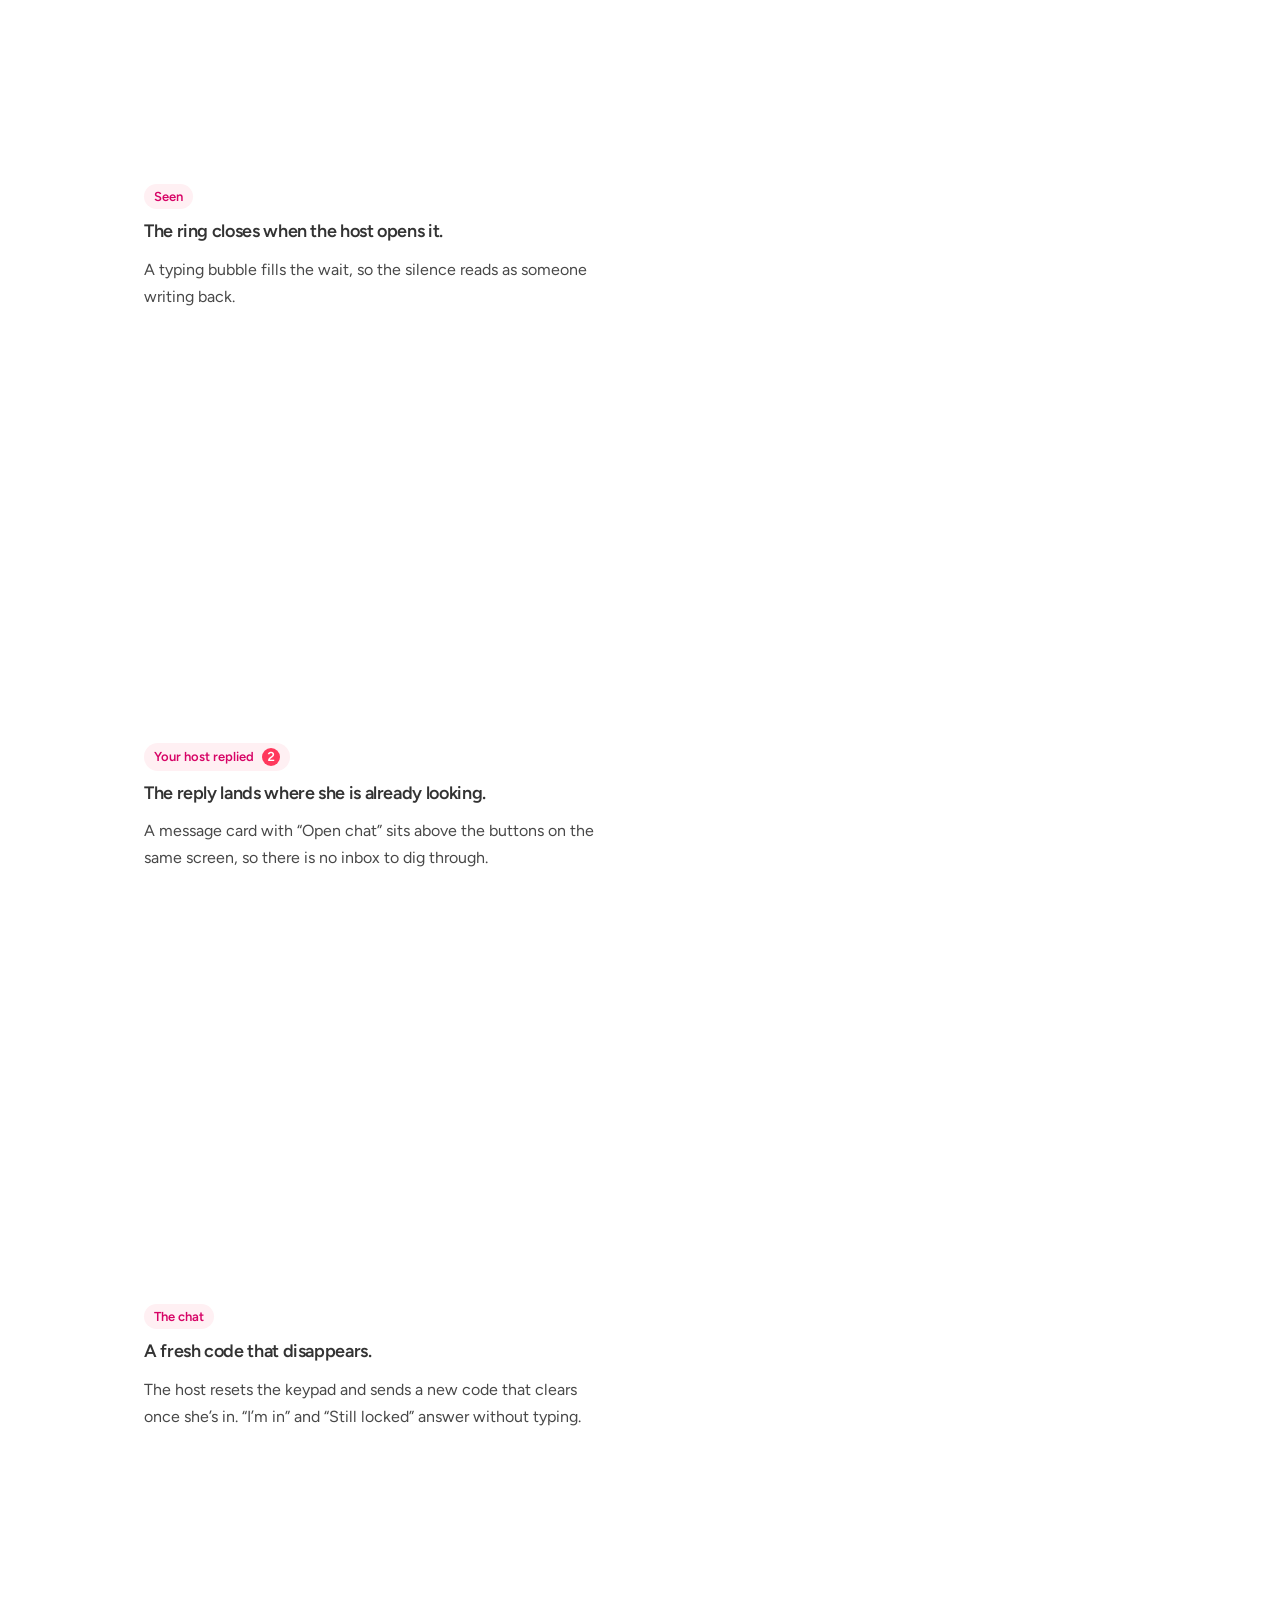
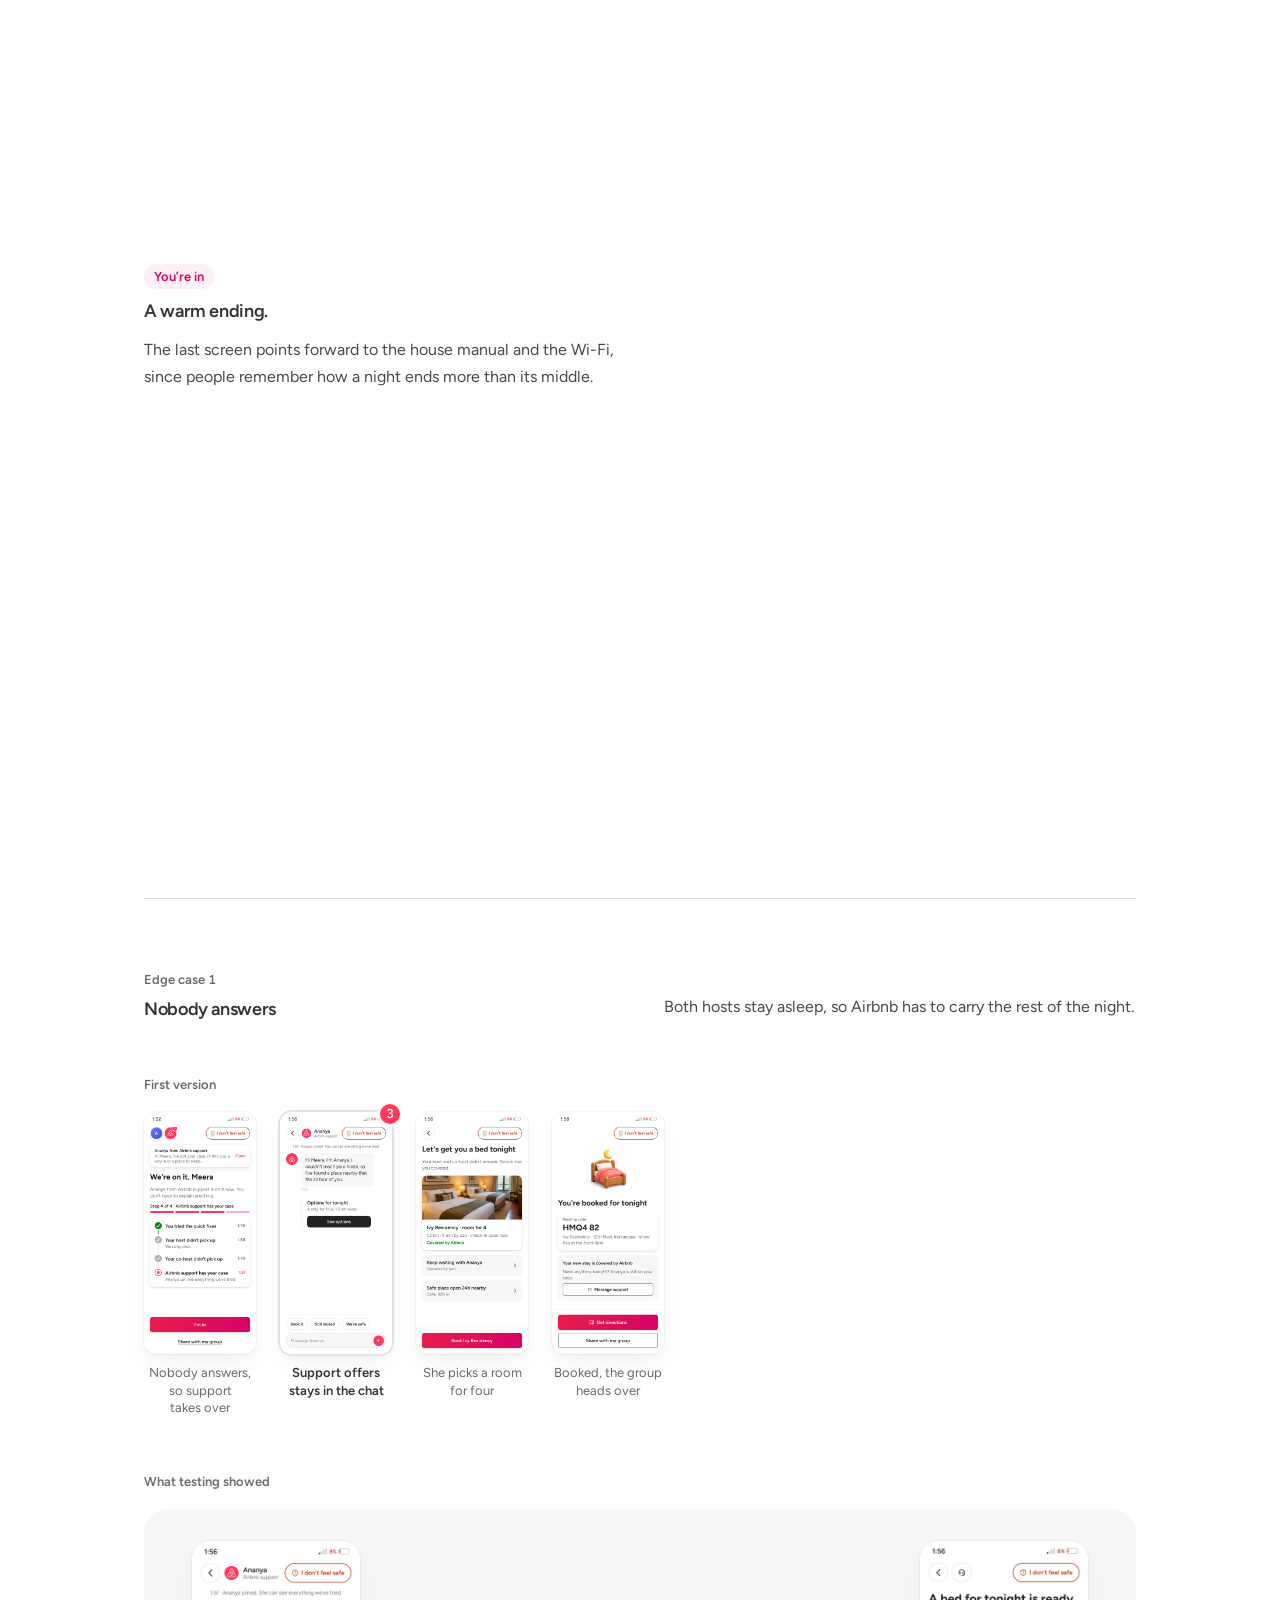
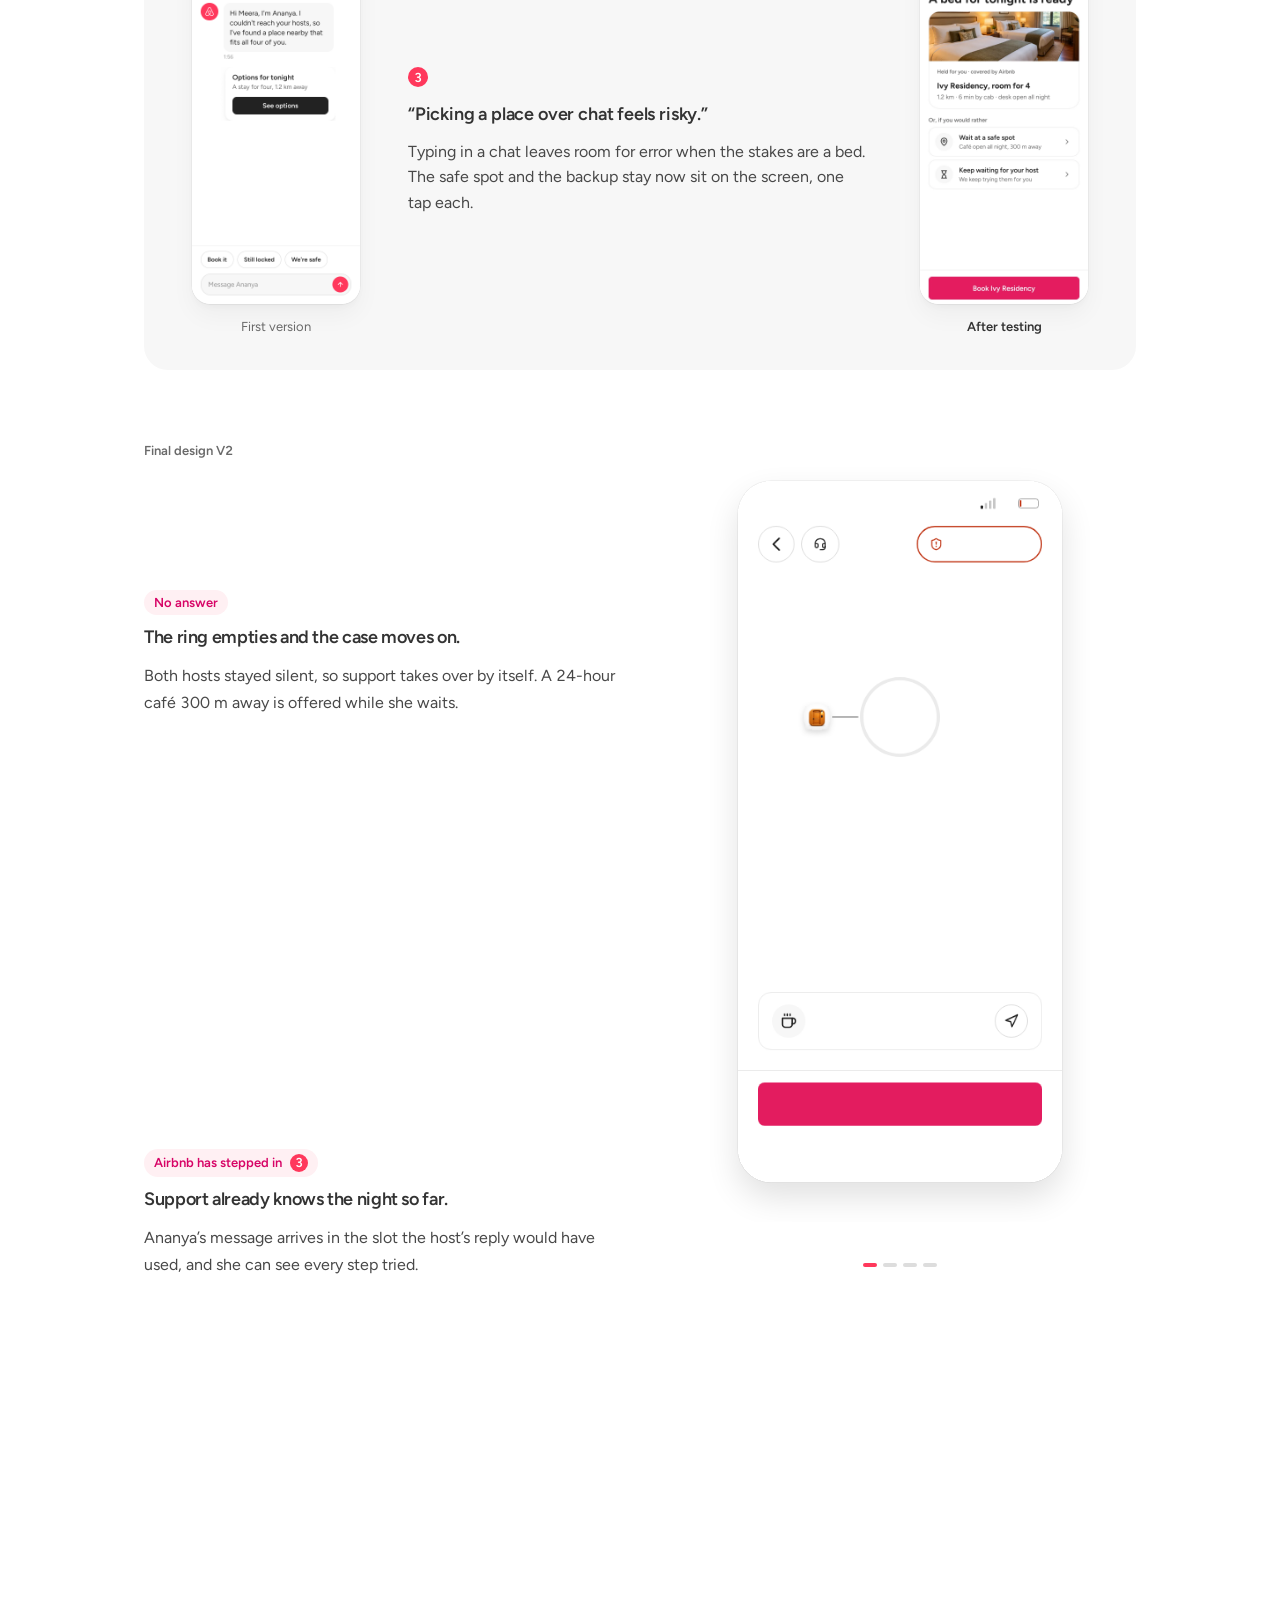
==== commit eaff0850: "Update the tab title and favicon Co-Authored-By: Claude Sonnet 5.5 <noreply@anthropic.com>" ====
--- a/index.html
+++ b/index.html
@@ -3,14 +3,14 @@
 <head>
 <meta charset="utf-8">
 <meta name="viewport" content="width=device-width, initial-scale=1, viewport-fit=cover">
-<title>It’s 1:45 AM and the door won’t open · Airbnb late-night arrival</title>
+<title>navi task_puru vats</title>
 <meta name="description" content="A UX design case study for the Navi assignment on what Airbnb could do when a guest arrives late at night, the lock fails, the host is asleep and the phone is at 8%.">
 <meta property="og:title" content="It’s 1:45 AM and the door won’t open">
 <meta property="og:description" content="Navi UX design assignment · Airbnb late-night arrival">
 <meta property="og:type" content="article">
 <meta property="og:image" content="img/v5-04.png">
 <meta name="theme-color" content="#ffffff">
-<link rel="icon" href="favicon.svg" type="image/svg+xml">
+<link rel="icon" href="favicon.svg?v=2" type="image/svg+xml">
 <link rel="preconnect" href="https://fonts.googleapis.com">
 <link rel="preconnect" href="https://fonts.gstatic.com" crossorigin>
 <link rel="stylesheet" href="https://fonts.googleapis.com/css2?family=Figtree:wght@400;500;600;700&amp;display=swap">
